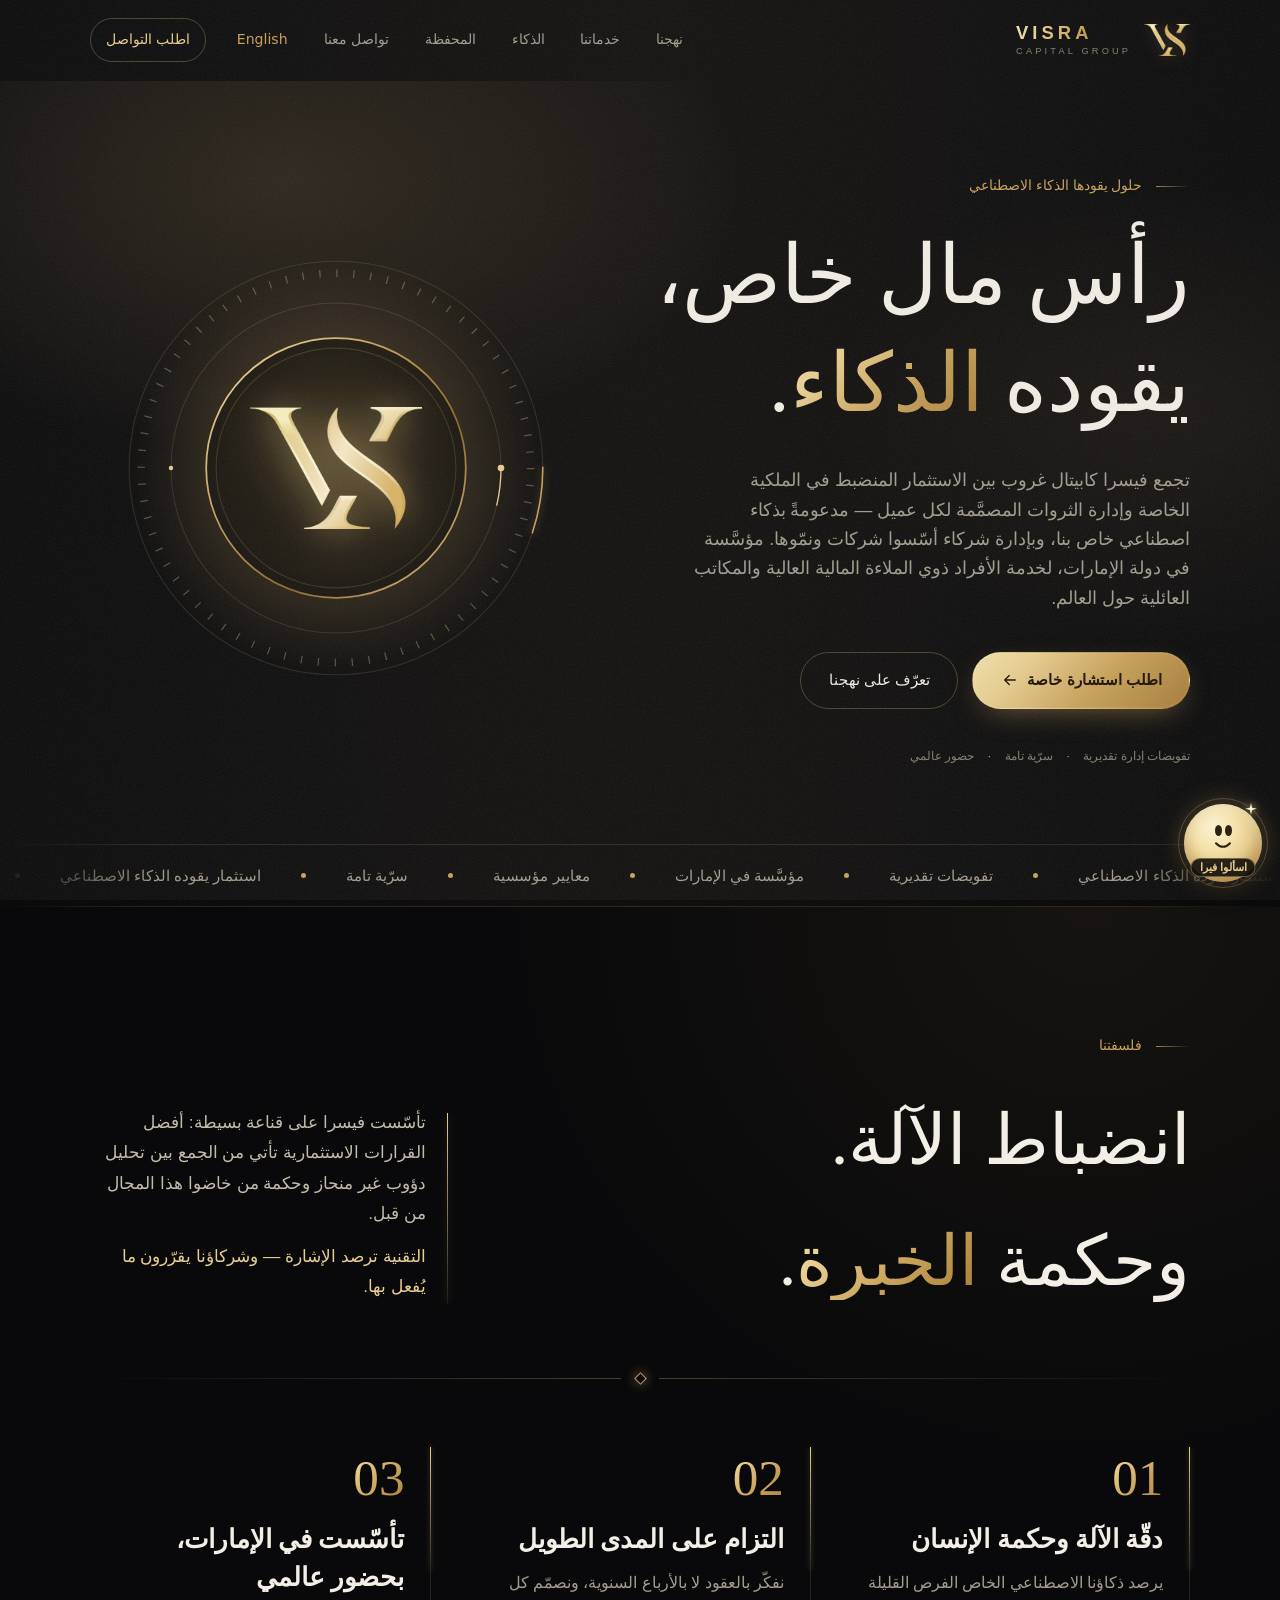
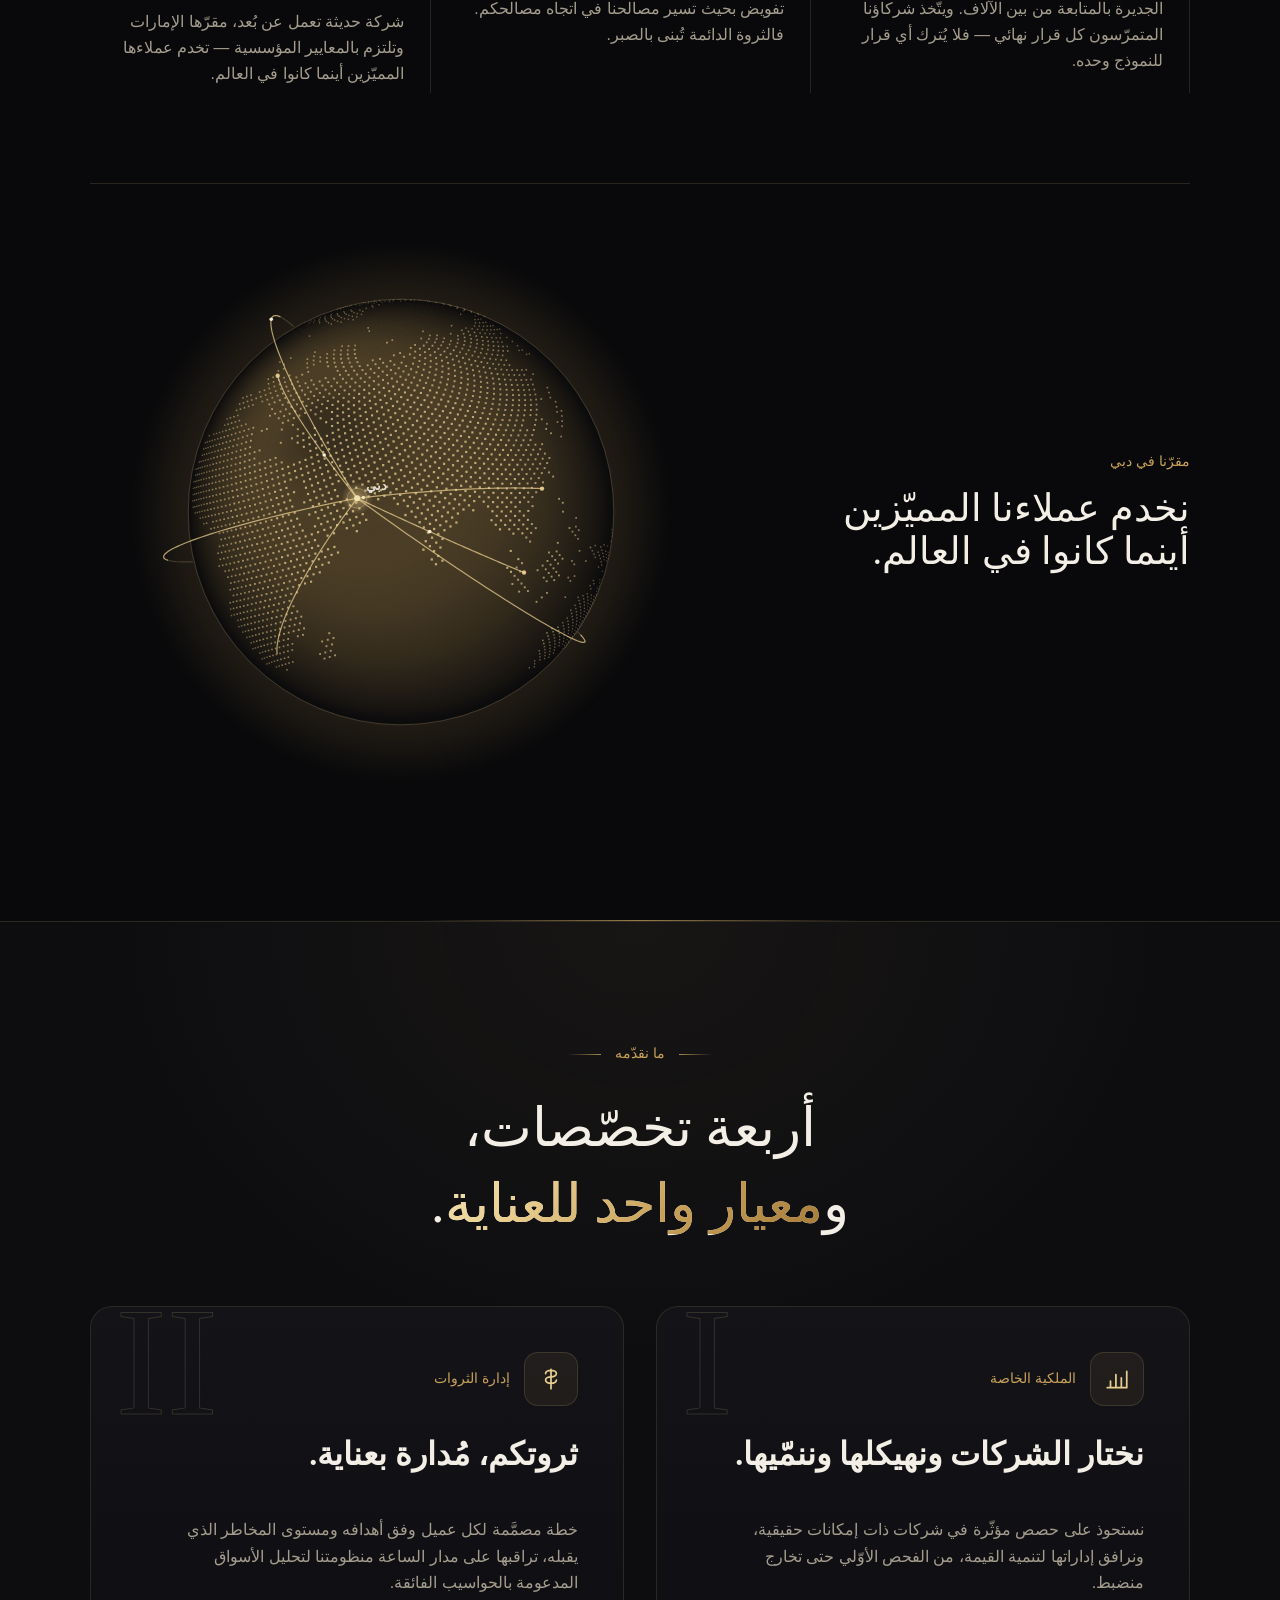
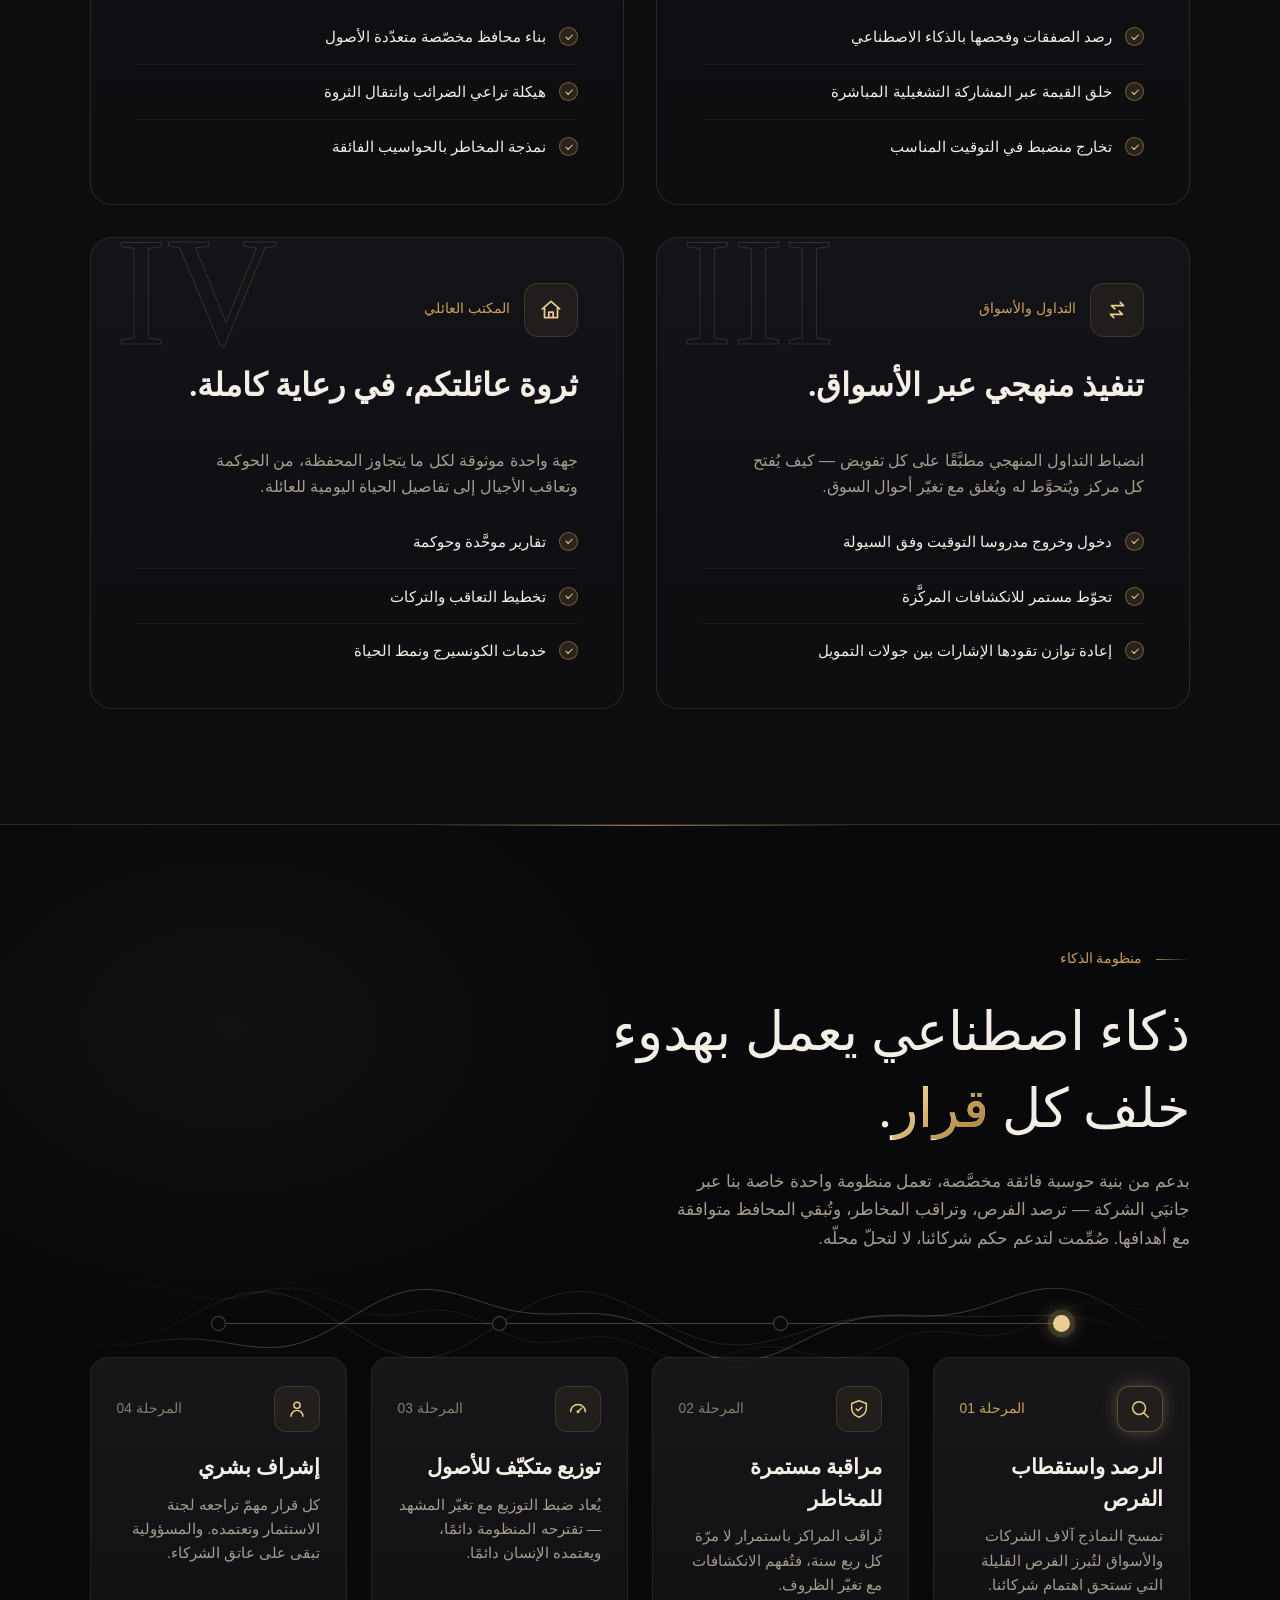
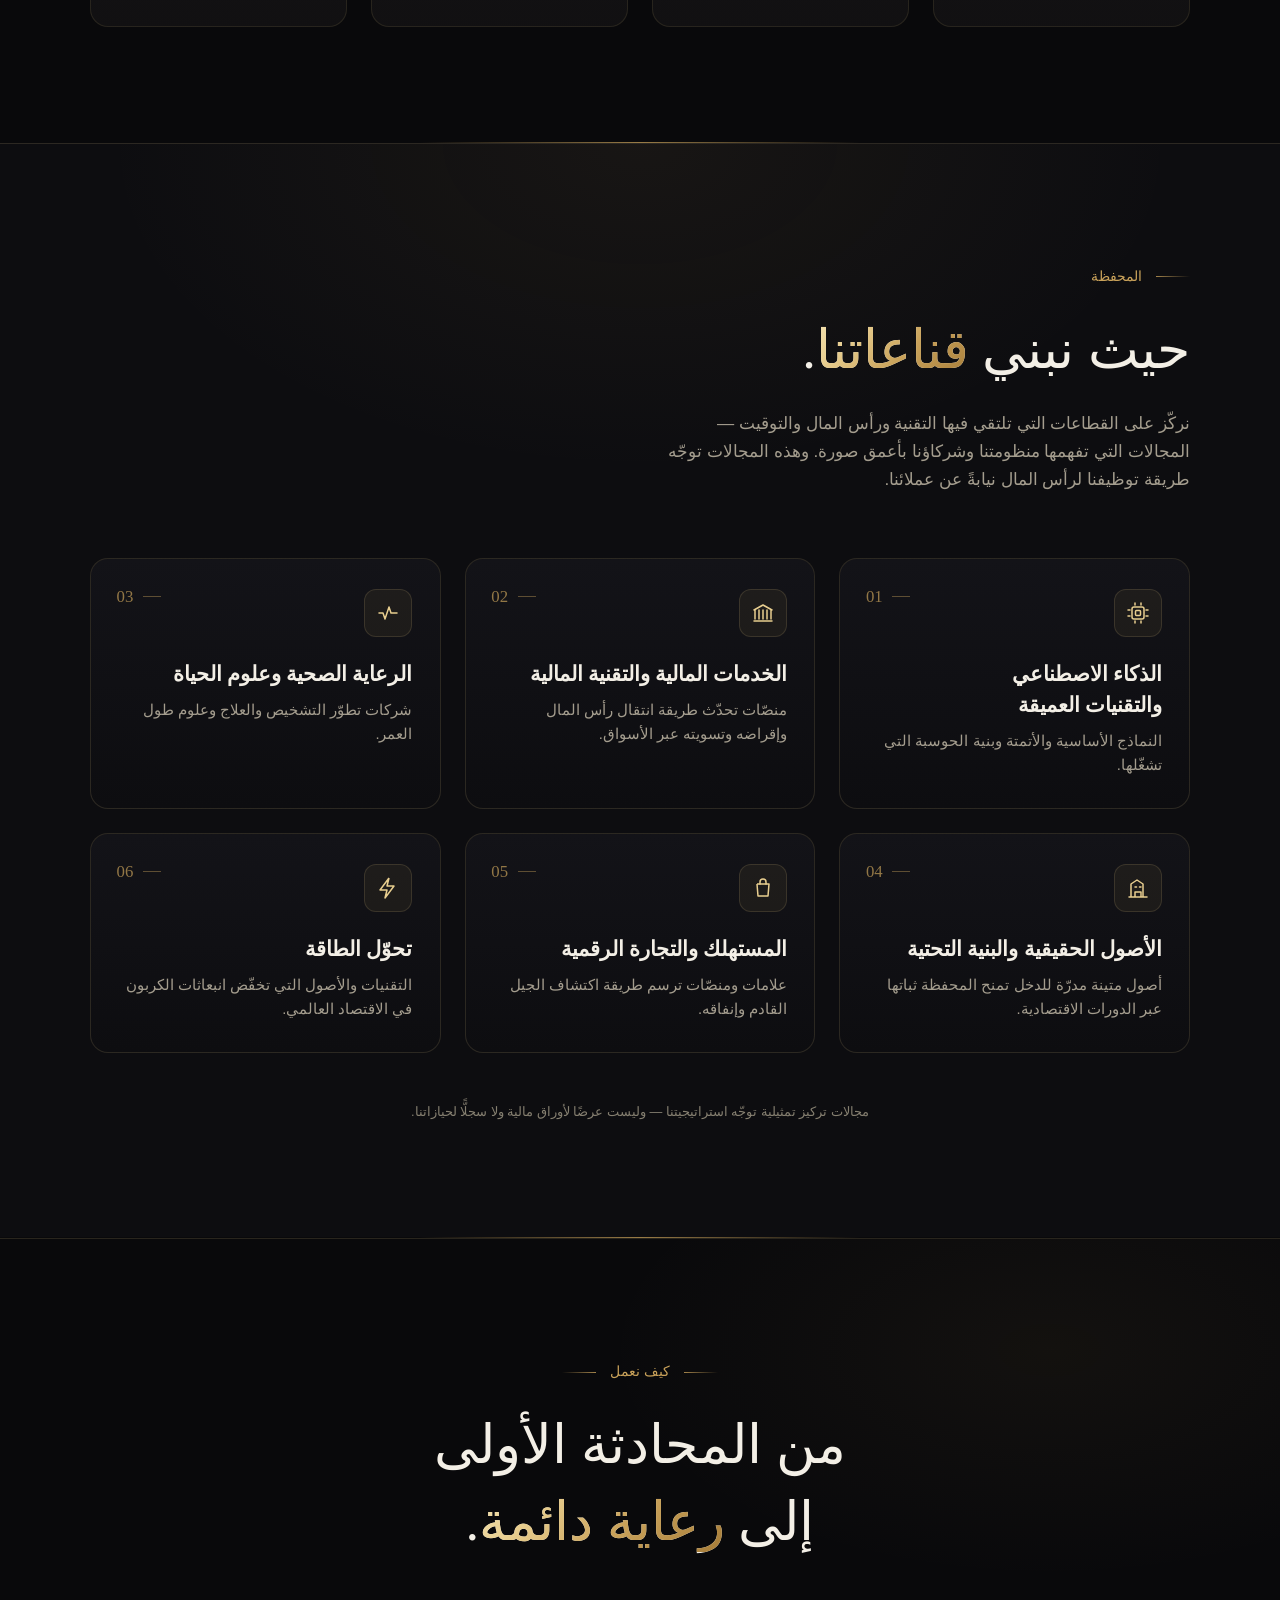
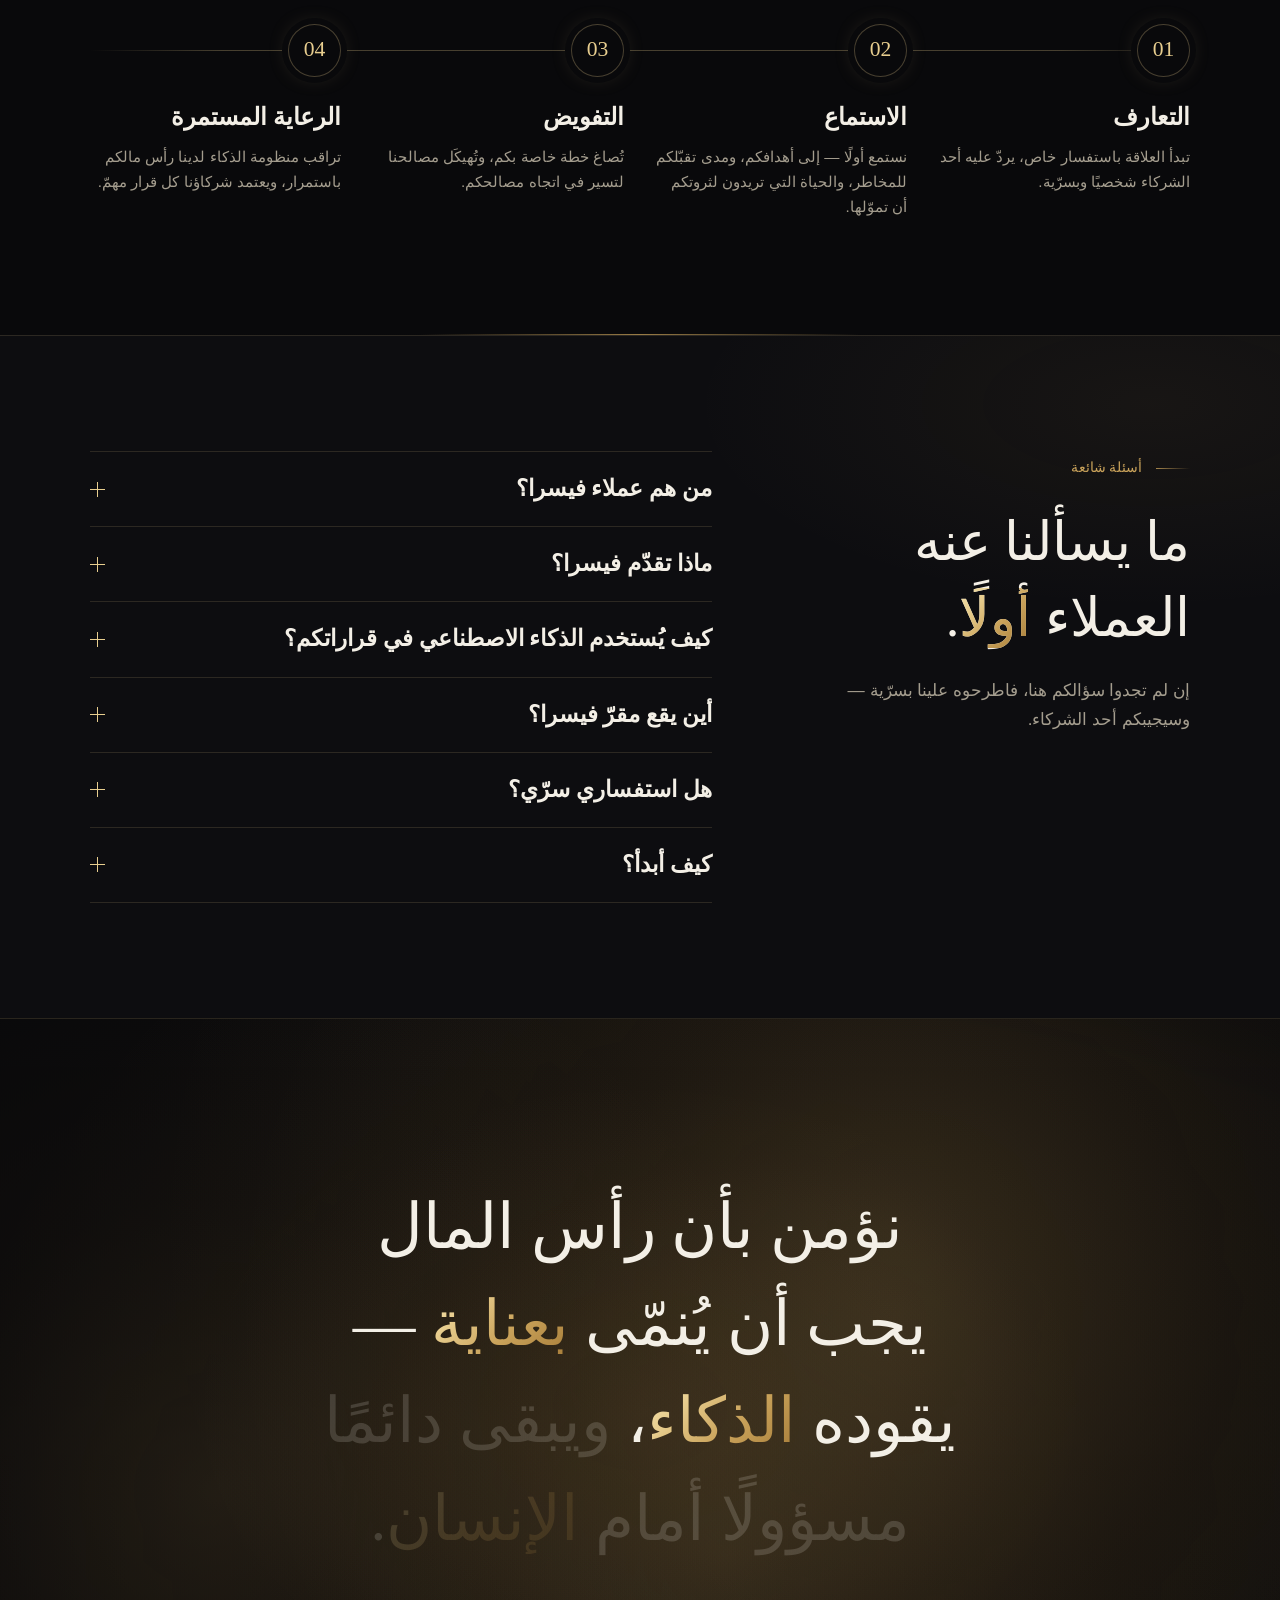
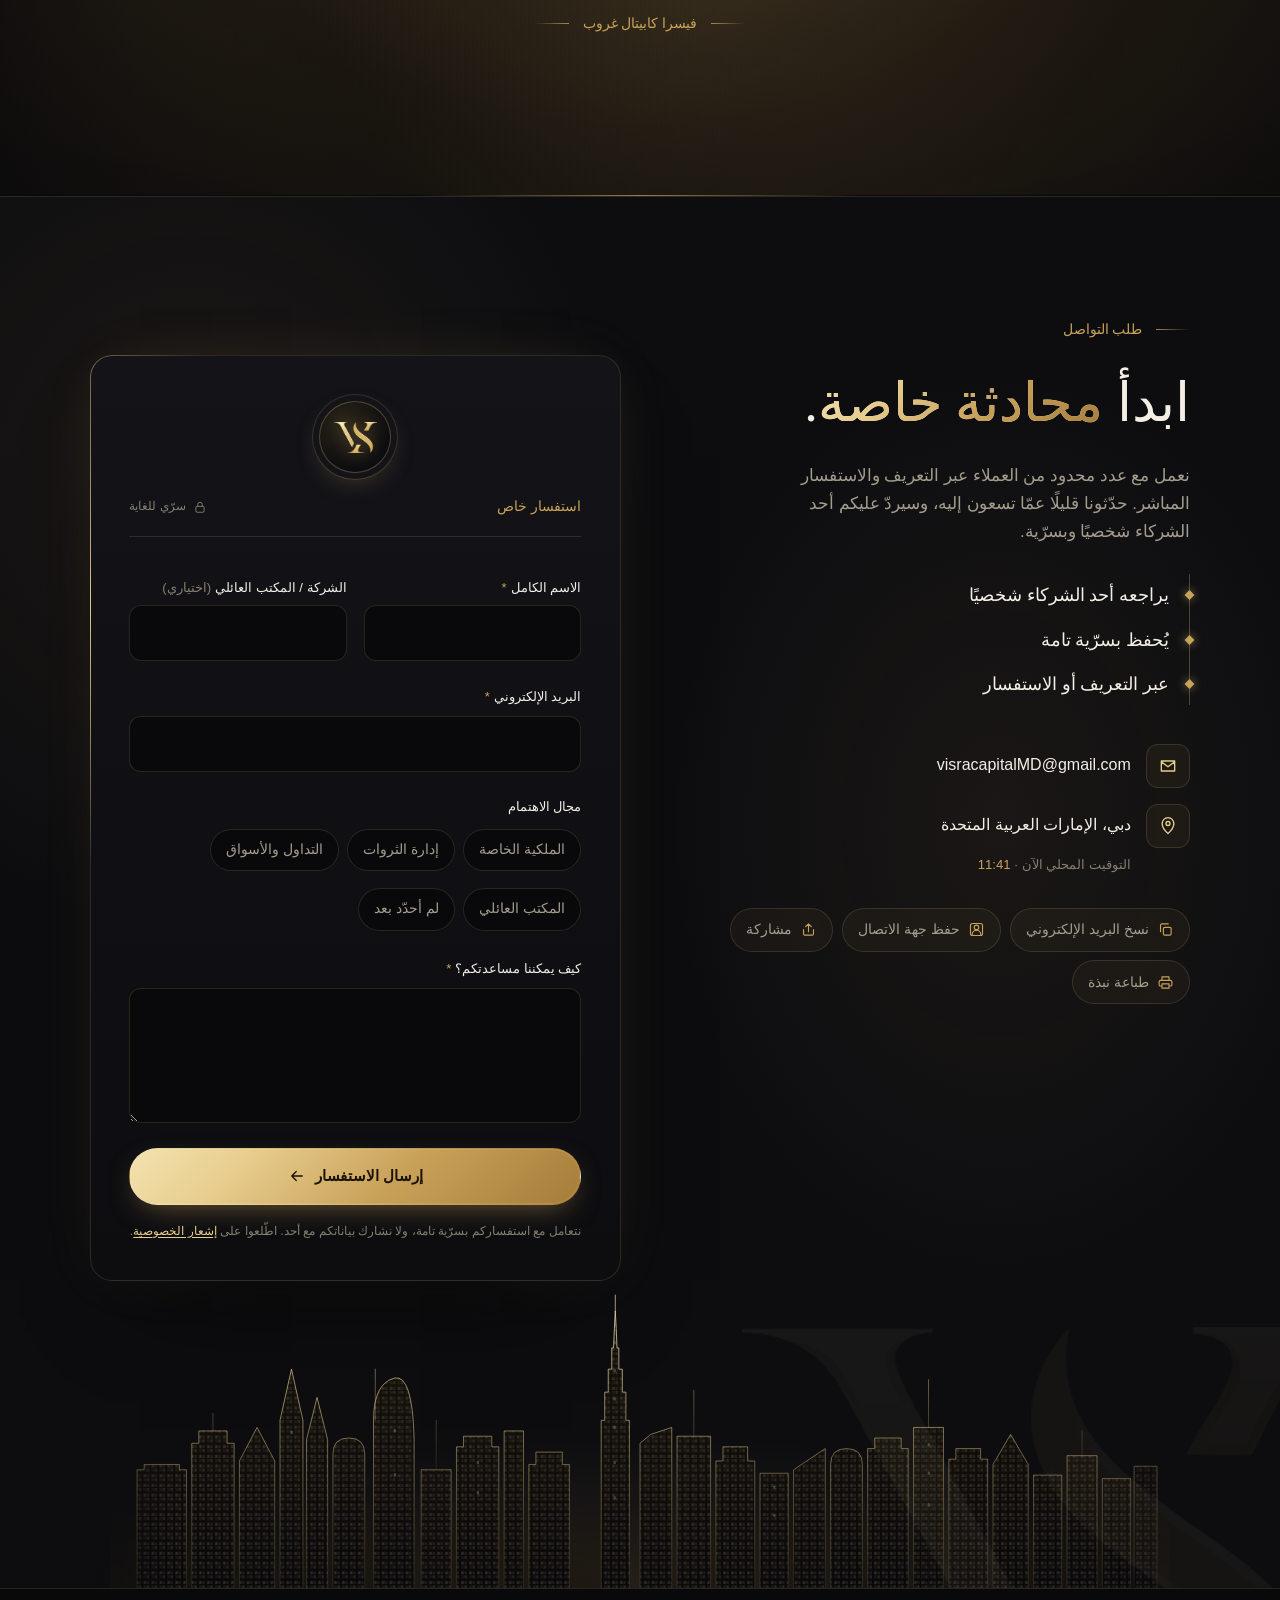
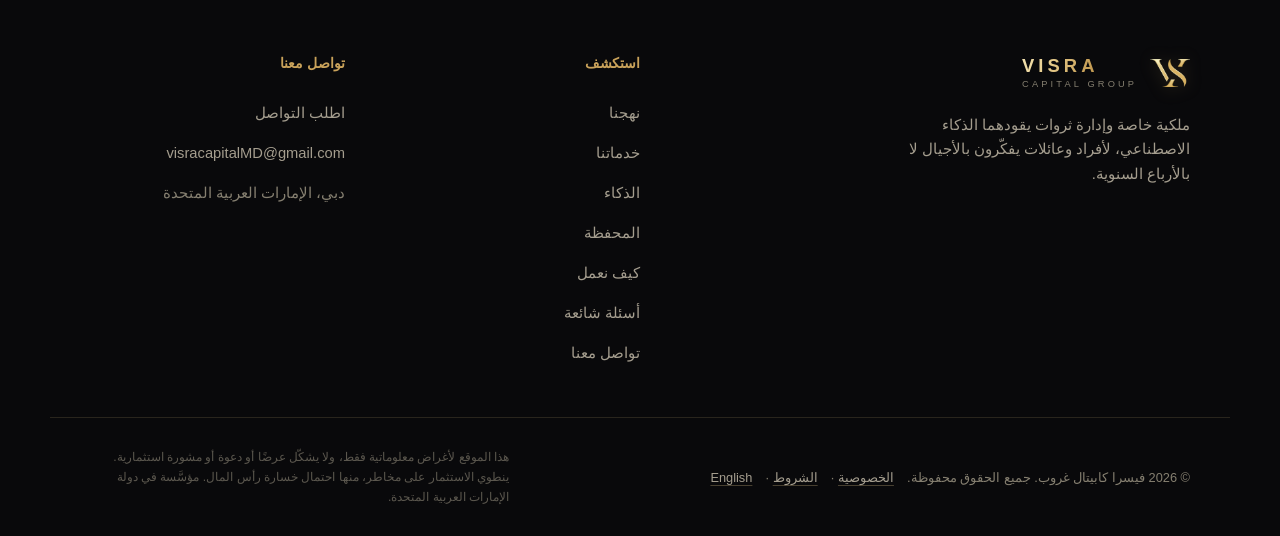
==== ar.html @ 9203b283 "Manifesto: add a slow gold-on-black liquid wash behind the text A lightweight canvas renders a few s" ====
<!DOCTYPE html>
<!-- Website designed and built by Fahad Iftikhar. See humans.txt -->
<html lang="ar" dir="rtl">
<head>
  <meta charset="UTF-8" />
  <meta name="viewport" content="width=device-width, initial-scale=1.0, viewport-fit=cover" />
  <meta http-equiv="Content-Security-Policy" content="default-src 'self'; script-src 'self'; style-src 'self' 'unsafe-inline' https://fonts.googleapis.com; font-src https://fonts.gstatic.com; img-src 'self' data:; connect-src 'none'; object-src 'none'; base-uri 'none'; form-action 'none'; upgrade-insecure-requests" />
  <meta name="referrer" content="strict-origin-when-cross-origin" />
  <meta name="description" content="فيسرا كابيتال غروب — شركة ملكية خاصة وإدارة ثروات يقودها الذكاء الاصطناعي، مؤسَّسة في دولة الإمارات، وتكرّس عملها لبناء ثروة دائمة للأفراد ذوي الملاءة المالية العالية والمكاتب العائلية." />
  <meta name="theme-color" content="#09090B" />
  <meta name="designer" content="Fahad Iftikhar" />
  <link rel="author" href="humans.txt" />
  <title>فيسرا كابيتال غروب — ملكية خاصة وإدارة ثروات يقودهما الذكاء الاصطناعي</title>

  <meta property="og:title" content="فيسرا كابيتال غروب" />
  <meta property="og:description" content="ملكية خاصة وإدارة ثروات يقودهما الذكاء الاصطناعي للأفراد ذوي الملاءة المالية العالية. مؤسَّسة في دولة الإمارات." />
  <meta property="og:type" content="website" />
  <meta property="og:site_name" content="Visra Capital Group" />
  <meta property="og:locale" content="ar_AE" />
  <meta property="og:locale:alternate" content="en_GB" />
  <meta property="og:url" content="https://visracapitalaiteam-creator.github.io/visracapitaladvance/ar.html" />
  <meta property="og:image" content="https://visracapitalaiteam-creator.github.io/visracapitaladvance/assets/og-image.jpg" />
  <meta property="og:image:width" content="1200" />
  <meta property="og:image:height" content="630" />
  <meta property="og:image:alt" content="فيسرا كابيتال غروب — رأس مال خاص، يقوده الذكاء." />
  <meta name="twitter:card" content="summary_large_image" />
  <link rel="canonical" href="https://visracapitalaiteam-creator.github.io/visracapitaladvance/ar.html" />
  <link rel="alternate" hreflang="en" href="https://visracapitalaiteam-creator.github.io/visracapitaladvance/" />
  <link rel="alternate" hreflang="ar" href="https://visracapitalaiteam-creator.github.io/visracapitaladvance/ar.html" />
  <link rel="alternate" hreflang="x-default" href="https://visracapitalaiteam-creator.github.io/visracapitaladvance/" />

  <script type="application/ld+json">
  {
    "@context": "https://schema.org",
    "@type": "FinancialService",
    "name": "Visra Capital Group",
    "url": "https://visracapitalaiteam-creator.github.io/visracapitaladvance/",
    "description": "AI-driven private equity and wealth management for high-net-worth individuals and family offices.",
    "email": "visracapitalMD@gmail.com",
    "logo": "https://visracapitalaiteam-creator.github.io/visracapitaladvance/assets/icon-192.png",
    "image": "https://visracapitalaiteam-creator.github.io/visracapitaladvance/assets/og-image.jpg",
    "address": { "@type": "PostalAddress", "addressLocality": "Dubai", "addressCountry": "AE" },
    "areaServed": "Worldwide",
    "knowsLanguage": ["en", "ar"]
  }
  </script>

  <link rel="preconnect" href="https://fonts.googleapis.com" />
  <link rel="preconnect" href="https://fonts.gstatic.com" crossorigin />
  <link href="https://fonts.googleapis.com/css2?family=Amiri:wght@400;700&family=IBM+Plex+Sans+Arabic:wght@400;500;600&family=Cormorant+Garamond:ital,wght@0,400;0,500;0,600;1,400;1,500&family=Inter:wght@400;500;600&display=swap" rel="stylesheet" />

  <link rel="stylesheet" href="styles.css?v=202611191414" />
  <link rel="icon" type="image/png" sizes="32x32" href="assets/favicon-32.png" />
  <link rel="icon" type="image/png" sizes="192x192" href="assets/icon-192.png" />
  <link rel="apple-touch-icon" href="assets/apple-touch-icon.png" />
  <link rel="manifest" href="manifest.webmanifest" />
  <meta name="apple-mobile-web-app-capable" content="yes" />
  <meta name="mobile-web-app-capable" content="yes" />
  <meta name="apple-mobile-web-app-status-bar-style" content="black-translucent" />
  <meta name="apple-mobile-web-app-title" content="فيسرا" />
</head>
<body>
  <a class="skip-link" href="#main">تخطَّ إلى المحتوى</a>

  <!-- Background finish: a soft vignette + a fine film grain over the whole page (decorative) -->
  <div class="bg-fx" aria-hidden="true"></div>

  <!-- ============ HEADER ============ -->
  <header class="site-header" id="top">
    <div class="wrap header__inner">
      <a class="brand" href="#top" aria-label="فيسرا كابيتال غروب، الصفحة الرئيسية">
        <img class="brand__mark" src="assets/visra-mark.png" alt="" width="46" height="46" decoding="async" fetchpriority="high" />
        <span class="brand__text">
          <span class="brand__name">VISRA</span>
          <span class="brand__sub">Capital&nbsp;Group</span>
        </span>
      </a>

      <nav class="nav" aria-label="القائمة الرئيسية">
        <button class="nav__toggle" aria-expanded="false" aria-controls="nav-menu" aria-label="فتح القائمة">
          <span></span><span></span><span></span>
        </button>
        <span class="nav__glider" aria-hidden="true"></span>
        <ul class="nav__menu" id="nav-menu">
          <li><a href="#approach">نهجنا</a></li>
          <li><a href="#services">خدماتنا</a></li>
          <li><a href="#intelligence">الذكاء</a></li>
          <li><a href="#portfolio">المحفظة</a></li>
          <li><a href="#contact">تواصل معنا</a></li>
          <li><a class="nav__lang" href="index.html" lang="en" hreflang="en">English</a></li>
          <li><a class="nav__cta" href="#contact">اطلب التواصل</a></li>
        </ul>
      </nav>
    </div>
    <div class="scroll-progress" aria-hidden="true"><span></span></div>
  </header>

  <main id="main">
    <!-- ============ HERO ============ -->
    <section class="hero" aria-labelledby="hero-title">
      <div class="hero__glow" aria-hidden="true"></div>
      <canvas class="hero__net" aria-hidden="true"></canvas>
      <div class="wrap hero__grid">
        <div class="hero__copy">
          <p class="eyebrow"><span class="eyebrow__line" aria-hidden="true"></span>حلول يقودها الذكاء الاصطناعي</p>
          <h1 class="hero__title" id="hero-title">
            رأس مال خاص،<br />يقوده <em>الذكاء</em>.
          </h1>
          <p class="hero__lead">
            تجمع فيسرا كابيتال غروب بين الاستثمار المنضبط في الملكية الخاصة وإدارة الثروات المصمَّمة لكل عميل — مدعومةً بذكاء اصطناعي خاص بنا، وبإدارة شركاء أسّسوا شركات ونمّوها. مؤسَّسة في دولة الإمارات، لخدمة الأفراد ذوي الملاءة المالية العالية والمكاتب العائلية حول العالم.
          </p>
          <div class="hero__actions">
            <a class="btn btn--primary" href="#contact">
              اطلب استشارة خاصة
              <svg class="btn__arrow" viewBox="0 0 24 24" width="18" height="18" aria-hidden="true"><path d="M5 12h14M13 6l6 6-6 6" fill="none" stroke="currentColor" stroke-width="1.8" stroke-linecap="round" stroke-linejoin="round"/></svg>
            </a>
            <a class="btn btn--ghost" href="#approach">تعرّف على نهجنا</a>
          </div>
          <p class="hero__trust">
            <span>تفويضات إدارة تقديرية</span><span aria-hidden="true">·</span><span>سرّية تامة</span><span aria-hidden="true">·</span><span>حضور عالمي</span>
          </p>
        </div>

        <!-- Signature medallion: monogram framed by an AI "scanning" orbit -->
        <div class="hero__visual" aria-hidden="true">
          <!-- Layers sit at different depths; JS tilts the whole piece and shifts each layer. -->
          <div class="medallion">
            <div class="medallion__glow" data-depth="-0.6" style="--d:-0.6"></div>
            <svg class="medallion__rings medallion__rings--1" data-depth="-1" style="--d:-1" viewBox="0 0 400 400" fill="none">
              <circle class="ring ring--outer" cx="200" cy="200" r="188" fill="none" />
              <!-- fine tick marks, like a watch bezel -->
              <circle class="ring ring--ticks" cx="200" cy="200" r="177" fill="none" />
              <circle class="ring ring--scan"  cx="200" cy="200" r="188" fill="none" />
            </svg>
            <svg class="medallion__rings medallion__rings--2" data-depth="-0.45" style="--d:-0.45" viewBox="0 0 400 400" fill="none">
              <circle class="ring ring--mid"   cx="200" cy="200" r="150" fill="none" />
              <circle class="ring ring--scan2" cx="200" cy="200" r="150" fill="none" />
              <!-- two points orbiting opposite each other -->
              <g class="ring-orbit">
                <circle cx="350" cy="200" r="3" />
                <circle cx="50"  cy="200" r="2" />
              </g>
            </svg>
            <!-- the frame travels with the logo, so the two always stay centred on each other -->
            <svg class="medallion__rings medallion__rings--3" data-depth="0.9" style="--d:0.9" viewBox="0 0 400 400" fill="none">
              <defs>
                <radialGradient id="emblem-disc" cx="50%" cy="42%" r="60%">
                  <stop offset="0" stop-color="#3a2f1a" stop-opacity="0.75" />
                  <stop offset="0.6" stop-color="#15120c" stop-opacity="0.7" />
                  <stop offset="1" stop-color="#09090b" stop-opacity="0.55" />
                </radialGradient>
                <linearGradient id="emblem-gold" x1="0" y1="0" x2="1" y2="1">
                  <stop offset="0" stop-color="#f3e2b0" />
                  <stop offset="0.35" stop-color="#c9a25a" />
                  <stop offset="0.65" stop-color="#8a6628" />
                  <stop offset="1" stop-color="#e8ce8f" />
                </linearGradient>
              </defs>
              <circle class="ring-disc" cx="200" cy="200" r="118" fill="url(#emblem-disc)" />
              <circle class="ring ring--frame" cx="200" cy="200" r="118" fill="none" stroke="url(#emblem-gold)" />
              <circle class="ring ring--inner" cx="200" cy="200" r="109" fill="none" />
            </svg>
            <div class="medallion__mark" data-depth="0.9" style="--d:0.9">
              <!-- The monogram, shown flat, with a gleam layer shaped to it -->
              <div class="coin">
                <img class="medallion__logo coin__front" src="assets/visra-mark.png" alt="" width="150" height="150" decoding="async" fetchpriority="high" />
                <span class="medallion__shine"></span>
              </div>
            </div>
          </div>
        </div>
      </div>

      <!-- Credential strip -->
      <div class="marquee" aria-hidden="true">
        <div class="marquee__track">
          <span>استثمار يقوده الذكاء الاصطناعي</span><span class="marquee__dot"></span>
          <span>تفويضات تقديرية</span><span class="marquee__dot"></span>
          <span>مؤسَّسة في الإمارات</span><span class="marquee__dot"></span>
          <span>معايير مؤسسية</span><span class="marquee__dot"></span>
          <span>سرّية تامة</span><span class="marquee__dot"></span>
          <span>استثمار يقوده الذكاء الاصطناعي</span><span class="marquee__dot"></span>
          <span>تفويضات تقديرية</span><span class="marquee__dot"></span>
          <span>مؤسَّسة في الإمارات</span><span class="marquee__dot"></span>
          <span>معايير مؤسسية</span><span class="marquee__dot"></span>
          <span>سرّية تامة</span><span class="marquee__dot"></span>
        </div>
      </div>
    </section>

    <!-- ============ APPROACH ============ -->
    <section class="approach" id="approach" aria-labelledby="approach-title">
      <div class="wrap">
        <header class="section-head">
          <p class="eyebrow"><span class="eyebrow__line" aria-hidden="true"></span>فلسفتنا</p>
          <!-- each line rises into view in turn -->
          <h2 class="section-title" id="approach-title">
            <span class="line"><span>انضباط الآلة.</span></span>
            <span class="line"><span>وحكمة <em>الخبرة</em>.</span></span>
          </h2>
          <p class="section-intro">
            تأسّست فيسرا على قناعة بسيطة: أفضل القرارات الاستثمارية تأتي من الجمع بين تحليل دؤوب غير منحاز وحكمة من خاضوا هذا المجال من قبل. <span class="intro-key">التقنية ترصد الإشارة — وشركاؤنا يقرّرون ما يُفعل بها.</span>
          </p>
        </header>

        <div class="ornament" aria-hidden="true"><span></span><i></i><span></span></div>

        <div class="tenets">
          <article class="tenet">
            <span class="tenet__no">01</span>
            <h3 class="tenet__title">دقّة الآلة وحكمة الإنسان</h3>
            <p class="tenet__desc">يرصد ذكاؤنا الاصطناعي الخاص الفرص القليلة الجديرة بالمتابعة من بين الآلاف. ويتّخذ شركاؤنا المتمرّسون كل قرار نهائي — فلا يُترك أي قرار للنموذج وحده.</p>
          </article>
          <article class="tenet">
            <span class="tenet__no">02</span>
            <h3 class="tenet__title">التزام على المدى الطويل</h3>
            <p class="tenet__desc">نفكّر بالعقود لا بالأرباع السنوية، ونصمّم كل تفويض بحيث تسير مصالحنا في اتجاه مصالحكم. فالثروة الدائمة تُبنى بالصبر.</p>
          </article>
          <article class="tenet">
            <span class="tenet__no">03</span>
            <h3 class="tenet__title">تأسّست في الإمارات، بحضور عالمي</h3>
            <p class="tenet__desc">شركة حديثة تعمل عن بُعد، مقرّها الإمارات وتلتزم بالمعايير المؤسسية — تخدم عملاءها المميّزين أينما كانوا في العالم.</p>
          </article>
        </div>

        <!-- Global reach: dotted world map, arcs drawn out from Dubai -->
        <figure class="reach">
          <div class="reach__map">
            <svg viewBox="0 0 160 60" aria-hidden="true">
              <path class="reach__land" d="M30.5 0.5h0.5M35.5 0.5h1.5M42.5 0.5h3.5M47.5 0.5h23.5M86.5 0.5h1.5M89.5 0.5h1.5M124.5 0.5h0.5M28.5 1.5h4.5M34.5 1.5h2.5M39.5 1.5h0.5M42.5 1.5h1.5M54.5 1.5h16.5M106.5 1.5h2.5M120.5 1.5h10.5M141.5 1.5h2.5M25.5 2.5h3.5M32.5 2.5h1.5M35.5 2.5h10.5M55.5 2.5h15.5M104.5 2.5h0.5M116.5 2.5h16.5M135.5 2.5h1.5M142.5 2.5h1.5M0.5 3.5h0.5M10.5 3.5h0.5M25.5 3.5h0.5M28.5 3.5h5.5M37.5 3.5h1.5M40.5 3.5h7.5M56.5 3.5h13.5M92.5 3.5h0.5M104.5 3.5h0.5M110.5 3.5h1.5M113.5 3.5h34.5M159.5 3.5h0.5M6.5 4.5h21.5M29.5 4.5h2.5M33.5 4.5h1.5M38.5 4.5h2.5M42.5 4.5h1.5M46.5 4.5h3.5M57.5 4.5h10.5M88.5 4.5h7.5M107.5 4.5h1.5M110.5 4.5h1.5M113.5 4.5h41.5M156.5 4.5h3.5M0.5 5.5h3.5M8.5 5.5h34.5M47.5 5.5h4.5M56.5 5.5h8.5M86.5 5.5h11.5M100.5 5.5h11.5M113.5 5.5h46.5M2.5 6.5h0.5M7.5 6.5h33.5M42.5 6.5h1.5M45.5 6.5h5.5M57.5 6.5h4.5M70.5 6.5h2.5M85.5 6.5h73.5M6.5 7.5h32.5M44.5 7.5h3.5M50.5 7.5h0.5M58.5 7.5h2.5M82.5 7.5h5.5M89.5 7.5h62.5M153.5 7.5h4.5M7.5 8.5h6.5M17.5 8.5h20.5M46.5 8.5h2.5M82.5 8.5h5.5M90.5 8.5h0.5M93.5 8.5h55.5M152.5 8.5h1.5M10.5 9.5h1.5M21.5 9.5h17.5M46.5 9.5h5.5M77.5 9.5h1.5M85.5 9.5h1.5M91.5 9.5h50.5M150.5 9.5h1.5M8.5 10.5h0.5M21.5 10.5h20.5M45.5 10.5h7.5M77.5 10.5h1.5M85.5 10.5h0.5M89.5 10.5h51.5M149.5 10.5h2.5M23.5 11.5h20.5M45.5 11.5h9.5M76.5 11.5h0.5M78.5 11.5h1.5M82.5 11.5h61.5M149.5 11.5h1.5M23.5 12.5h30.5M78.5 12.5h1.5M81.5 12.5h60.5M143.5 12.5h0.5M24.5 13.5h24.5M50.5 13.5h0.5M54.5 13.5h1.5M78.5 13.5h63.5M143.5 13.5h0.5M25.5 14.5h26.5M79.5 14.5h16.5M97.5 14.5h43.5M25.5 15.5h24.5M79.5 15.5h6.5M87.5 15.5h5.5M97.5 15.5h42.5M143.5 15.5h1.5M25.5 16.5h23.5M76.5 16.5h4.5M85.5 16.5h1.5M88.5 16.5h3.5M95.5 16.5h0.5M98.5 16.5h39.5M142.5 16.5h0.5M25.5 17.5h21.5M76.5 17.5h3.5M89.5 17.5h0.5M92.5 17.5h40.5M134.5 17.5h2.5M142.5 17.5h0.5M26.5 18.5h19.5M76.5 18.5h2.5M86.5 18.5h0.5M92.5 18.5h41.5M136.5 18.5h0.5M141.5 18.5h1.5M26.5 19.5h19.5M77.5 19.5h7.5M90.5 19.5h0.5M96.5 19.5h36.5M136.5 19.5h0.5M139.5 19.5h2.5M28.5 20.5h16.5M76.5 20.5h8.5M95.5 20.5h38.5M138.5 20.5h0.5M28.5 21.5h0.5M30.5 21.5h13.5M76.5 21.5h11.5M89.5 21.5h44.5M29.5 22.5h7.5M43.5 22.5h0.5M75.5 22.5h26.5M103.5 22.5h30.5M31.5 23.5h5.5M74.5 23.5h20.5M96.5 23.5h5.5M105.5 23.5h27.5M32.5 24.5h4.5M45.5 24.5h0.5M73.5 24.5h22.5M97.5 24.5h7.5M110.5 24.5h21.5M133.5 24.5h0.5M33.5 25.5h3.5M44.5 25.5h1.5M72.5 25.5h23.5M97.5 25.5h8.5M111.5 25.5h8.5M121.5 25.5h8.5M33.5 26.5h3.5M40.5 26.5h0.5M48.5 26.5h0.5M73.5 26.5h23.5M98.5 26.5h7.5M112.5 26.5h5.5M122.5 26.5h4.5M128.5 26.5h0.5M35.5 27.5h5.5M73.5 27.5h23.5M99.5 27.5h5.5M113.5 27.5h3.5M122.5 27.5h5.5M133.5 27.5h0.5M39.5 28.5h3.5M72.5 28.5h25.5M99.5 28.5h2.5M113.5 28.5h2.5M123.5 28.5h4.5M133.5 28.5h0.5M41.5 29.5h1.5M73.5 29.5h26.5M113.5 29.5h2.5M125.5 29.5h3.5M42.5 30.5h0.5M46.5 30.5h5.5M73.5 30.5h29.5M114.5 30.5h0.5M126.5 30.5h1.5M135.5 30.5h0.5M43.5 31.5h0.5M45.5 31.5h8.5M74.5 31.5h27.5M114.5 31.5h1.5M124.5 31.5h0.5M134.5 31.5h1.5M46.5 32.5h9.5M75.5 32.5h5.5M82.5 32.5h19.5M125.5 32.5h0.5M131.5 32.5h0.5M135.5 32.5h0.5M46.5 33.5h10.5M84.5 33.5h16.5M123.5 33.5h0.5M125.5 33.5h0.5M130.5 33.5h1.5M45.5 34.5h12.5M84.5 34.5h15.5M124.5 34.5h1.5M128.5 34.5h4.5M135.5 34.5h0.5M44.5 35.5h13.5M84.5 35.5h14.5M124.5 35.5h1.5M129.5 35.5h2.5M134.5 35.5h0.5M138.5 35.5h1.5M44.5 36.5h17.5M84.5 36.5h13.5M125.5 36.5h1.5M129.5 36.5h2.5M137.5 36.5h0.5M139.5 36.5h3.5M147.5 36.5h0.5M44.5 37.5h19.5M85.5 37.5h11.5M126.5 37.5h0.5M133.5 37.5h1.5M141.5 37.5h3.5M147.5 37.5h0.5M45.5 38.5h19.5M86.5 38.5h10.5M128.5 38.5h1.5M141.5 38.5h4.5M150.5 38.5h0.5M45.5 39.5h18.5M86.5 39.5h11.5M133.5 39.5h0.5M145.5 39.5h1.5M46.5 40.5h16.5M86.5 40.5h11.5M139.5 40.5h1.5M143.5 40.5h0.5M46.5 41.5h16.5M85.5 41.5h12.5M101.5 41.5h0.5M136.5 41.5h3.5M143.5 41.5h0.5M47.5 42.5h15.5M85.5 42.5h12.5M100.5 42.5h1.5M135.5 42.5h5.5M143.5 42.5h1.5M154.5 42.5h0.5M159.5 42.5h0.5M49.5 43.5h12.5M85.5 43.5h10.5M100.5 43.5h1.5M134.5 43.5h10.5M49.5 44.5h12.5M86.5 44.5h9.5M100.5 44.5h1.5M131.5 44.5h14.5M153.5 44.5h0.5M49.5 45.5h10.5M86.5 45.5h9.5M99.5 45.5h1.5M131.5 45.5h15.5M49.5 46.5h9.5M87.5 46.5h7.5M131.5 46.5h16.5M48.5 47.5h9.5M87.5 47.5h7.5M131.5 47.5h16.5M48.5 48.5h9.5M88.5 48.5h5.5M131.5 48.5h16.5M48.5 49.5h8.5M88.5 49.5h4.5M131.5 49.5h5.5M139.5 49.5h8.5M48.5 50.5h5.5M55.5 50.5h0.5M88.5 50.5h0.5M131.5 50.5h1.5M140.5 50.5h6.5M47.5 51.5h7.5M142.5 51.5h4.5M157.5 51.5h0.5M47.5 52.5h4.5M157.5 52.5h1.5M47.5 53.5h3.5M144.5 53.5h1.5M156.5 53.5h0.5M47.5 54.5h3.5M155.5 54.5h1.5M47.5 55.5h2.5M154.5 55.5h1.5M46.5 56.5h4.5M46.5 57.5h2.5M47.5 58.5h1.5M48.5 59.5h2.5" />
              <g class="reach__arcs">
                <path style="--i:0" pathLength="1" d="M104.58 23.97Q95.78 10.74 79.96 12.28" />
                <path style="--i:1" pathLength="1" d="M104.58 23.97Q77.92 3.29 47.11 17.08" />
                <path style="--i:2" pathLength="1" d="M104.58 23.97Q118.06 16.77 130.76 25.26" />
                <path style="--i:3" pathLength="1" d="M104.58 23.97Q118.55 22.81 126.13 34.59" />
                <path style="--i:4" pathLength="1" d="M104.58 23.97Q91.66 31.75 92.44 46.81" />
                <path style="--i:5" pathLength="1" d="M104.58 23.97Q133.77 24.32 147.2 50.23" />
                <path style="--i:6" pathLength="1" d="M104.58 23.97Q75.45 21.2 59.29 45.61" />
              </g>
              <g class="reach__ends">
                <circle style="--i:0" cx="79.96" cy="12.28" r="0.6" />
                <circle style="--i:1" cx="47.11" cy="17.08" r="0.6" />
                <circle style="--i:2" cx="130.76" cy="25.26" r="0.6" />
                <circle style="--i:3" cx="126.13" cy="34.59" r="0.6" />
                <circle style="--i:4" cx="92.44" cy="46.81" r="0.6" />
                <circle style="--i:5" cx="147.2" cy="50.23" r="0.6" />
                <circle style="--i:6" cx="59.29" cy="45.61" r="0.6" />
              </g>
              <circle class="reach__pulse" cx="104.58" cy="23.97" r="1.1" />
              <circle class="reach__hub" cx="104.58" cy="23.97" r="1.1" />
            </svg>
            <span class="reach__label" aria-hidden="true">دبي</span>
            <canvas class="reach__globe" aria-hidden="true"></canvas>
          </div>
          <figcaption class="reach__cap">
            <span class="reach__kicker">مقرّنا في دبي</span>
            <span class="reach__line">نخدم عملاءنا المميّزين أينما كانوا في العالم.</span>          </figcaption>
        </figure>
      </div>
    </section>

    <!-- ============ SERVICES ============ -->
    <section class="services" id="services" aria-labelledby="services-title">
      <div class="wrap">
        <header class="section-head section-head--center">
          <p class="eyebrow eyebrow--center"><span class="eyebrow__line" aria-hidden="true"></span>ما نقدّمه<span class="eyebrow__line" aria-hidden="true"></span></p>
          <h2 class="section-title" id="services-title">أربعة تخصّصات، و<em>معيار واحد للعناية</em>.</h2>
        </header>

        <div class="service-grid">
          <!-- Private Equity -->
          <article class="service spot">
            <span class="service__numeral" aria-hidden="true">I</span>
            <div class="service__head">
              <span class="service__glyph" aria-hidden="true">
                <svg viewBox="0 0 24 24" width="26" height="26"><path d="M3 20h18M6 20v-6M11 20V8M16 20v-9M21 20V5" fill="none" stroke="currentColor" stroke-width="1.6" stroke-linecap="round"/></svg>
              </span>
              <span class="service__kicker">الملكية الخاصة</span>
            </div>
            <h3 class="service__title">نختار الشركات ونهيكلها وننمّيها.</h3>
            <p class="service__desc">
              نستحوذ على حصص مؤثّرة في شركات ذات إمكانات حقيقية، ونرافق إداراتها لتنمية القيمة، من الفحص الأوّلي حتى تخارج منضبط.
            </p>
            <ul class="service__list">
              <li><span class="tick" aria-hidden="true"></span>رصد الصفقات وفحصها بالذكاء الاصطناعي</li>
              <li><span class="tick" aria-hidden="true"></span>خلق القيمة عبر المشاركة التشغيلية المباشرة</li>
              <li><span class="tick" aria-hidden="true"></span>تخارج منضبط في التوقيت المناسب</li>
            </ul>
          </article>

          <!-- Wealth Management -->
          <article class="service spot">
            <span class="service__numeral" aria-hidden="true">II</span>
            <div class="service__head">
              <span class="service__glyph" aria-hidden="true">
                <svg viewBox="0 0 24 24" width="26" height="26"><path d="M12 3v18M7 7c0-1.7 2.2-3 5-3s5 1.3 5 3-2.2 3-5 3-5 1.3-5 3 2.2 3 5 3 5-1.3 5-3" fill="none" stroke="currentColor" stroke-width="1.6" stroke-linecap="round" stroke-linejoin="round"/></svg>
              </span>
              <span class="service__kicker">إدارة الثروات</span>
            </div>
            <h3 class="service__title">ثروتكم، مُدارة بعناية.</h3>
            <p class="service__desc">
              خطة مصمَّمة لكل عميل وفق أهدافه ومستوى المخاطر الذي يقبله، تراقبها على مدار الساعة منظومتنا لتحليل الأسواق المدعومة بالحواسيب الفائقة.
            </p>
            <ul class="service__list">
              <li><span class="tick" aria-hidden="true"></span>بناء محافظ مخصّصة متعدّدة الأصول</li>
              <li><span class="tick" aria-hidden="true"></span>هيكلة تراعي الضرائب وانتقال الثروة</li>
              <li><span class="tick" aria-hidden="true"></span>نمذجة المخاطر بالحواسيب الفائقة</li>
            </ul>
          </article>

          <!-- Trading & Markets -->
          <article class="service spot">
            <span class="service__numeral" aria-hidden="true">III</span>
            <div class="service__head">
              <span class="service__glyph" aria-hidden="true">
                <svg viewBox="0 0 24 24" width="26" height="26"><path d="M7 8h11l-3-3M7 8l3 3M17 16H6l3 3M17 16l-3-3" fill="none" stroke="currentColor" stroke-width="1.6" stroke-linecap="round" stroke-linejoin="round"/></svg>
              </span>
              <span class="service__kicker">التداول والأسواق</span>
            </div>
            <h3 class="service__title">تنفيذ منهجي عبر الأسواق.</h3>
            <p class="service__desc">
              انضباط التداول المنهجي مطبَّقًا على كل تفويض — كيف يُفتح كل مركز ويُتحوَّط له ويُغلق مع تغيّر أحوال السوق.
            </p>
            <ul class="service__list">
              <li><span class="tick" aria-hidden="true"></span>دخول وخروج مدروسا التوقيت وفق السيولة</li>
              <li><span class="tick" aria-hidden="true"></span>تحوّط مستمر للانكشافات المركَّزة</li>
              <li><span class="tick" aria-hidden="true"></span>إعادة توازن تقودها الإشارات بين جولات التمويل</li>
            </ul>
          </article>

          <!-- Family Office -->
          <article class="service spot">
            <span class="service__numeral" aria-hidden="true">IV</span>
            <div class="service__head">
              <span class="service__glyph" aria-hidden="true">
                <svg viewBox="0 0 24 24" width="26" height="26"><path d="M4 11 12 4l8 7M6 10v9h12v-9M10 19v-5h4v5" fill="none" stroke="currentColor" stroke-width="1.6" stroke-linecap="round" stroke-linejoin="round"/></svg>
              </span>
              <span class="service__kicker">المكتب العائلي</span>
            </div>
            <h3 class="service__title">ثروة عائلتكم، في رعاية كاملة.</h3>
            <p class="service__desc">
              جهة واحدة موثوقة لكل ما يتجاوز المحفظة، من الحوكمة وتعاقب الأجيال إلى تفاصيل الحياة اليومية للعائلة.
            </p>
            <ul class="service__list">
              <li><span class="tick" aria-hidden="true"></span>تقارير موحَّدة وحوكمة</li>
              <li><span class="tick" aria-hidden="true"></span>تخطيط التعاقب والتركات</li>
              <li><span class="tick" aria-hidden="true"></span>خدمات الكونسيرج ونمط الحياة</li>
            </ul>
          </article>
        </div>
      </div>
    </section>

    <!-- ============ INTELLIGENCE LAYER ============ -->
    <section class="intel" id="intelligence" aria-labelledby="intel-title">
      <div class="wrap">
        <header class="section-head">
          <p class="eyebrow"><span class="eyebrow__line" aria-hidden="true"></span>منظومة الذكاء</p>
          <h2 class="section-title" id="intel-title">ذكاء اصطناعي يعمل بهدوء <br class="hide-mobile" />خلف كل <em>قرار</em>.</h2>
          <p class="section-intro">
            بدعم من بنية حوسبة فائقة مخصَّصة، تعمل منظومة واحدة خاصة بنا عبر جانبَي الشركة — ترصد الفرص، وتراقب المخاطر، وتُبقي المحافظ متوافقة مع أهدافها. صُمِّمت لتدعم حكم شركائنا، لا لتحلّ محلّه.
          </p>
        </header>

        <div class="pipeline">
          <svg class="pipeline__wave" viewBox="0 0 1200 240" preserveAspectRatio="none" aria-hidden="true">
            <g class="wave wave--1"><path /></g>
            <g class="wave wave--2"><path /></g>
            <g class="wave wave--3"><path /></g>
          </svg>
          <div class="pipeline__rail" aria-hidden="true"><span class="pipeline__fill"></span></div>
          <ol class="pipeline__stages">
          <li class="stage">
            <span class="stage__node" aria-hidden="true"></span>
            <article class="stage__card spot">
              <div class="stage__top">
                <span class="stage__ico" aria-hidden="true">
                <svg viewBox="0 0 24 24" width="22" height="22"><circle cx="11" cy="11" r="7" fill="none" stroke="currentColor" stroke-width="1.6"/><path d="M16 16l5 5" fill="none" stroke="currentColor" stroke-width="1.6" stroke-linecap="round"/></svg>
                </span>
                <span class="stage__step">المرحلة 01</span>
              </div>
              <h3>الرصد واستقطاب الفرص</h3>
              <p>تمسح النماذج آلاف الشركات والأسواق لتُبرز الفرص القليلة التي تستحق اهتمام شركائنا.</p>
            </article>
          </li>
          <li class="stage">
            <span class="stage__node" aria-hidden="true"></span>
            <article class="stage__card spot">
              <div class="stage__top">
                <span class="stage__ico" aria-hidden="true">
                <svg viewBox="0 0 24 24" width="22" height="22"><path d="M12 3l8 3v5c0 5-3.5 8.5-8 10-4.5-1.5-8-5-8-10V6z" fill="none" stroke="currentColor" stroke-width="1.6" stroke-linejoin="round"/><path d="M9 12l2 2 4-4" fill="none" stroke="currentColor" stroke-width="1.6" stroke-linecap="round" stroke-linejoin="round"/></svg>
                </span>
                <span class="stage__step">المرحلة 02</span>
              </div>
              <h3>مراقبة مستمرة للمخاطر</h3>
              <p>تُراقَب المراكز باستمرار لا مرّة كل ربع سنة، فتُفهم الانكشافات مع تغيّر الظروف.</p>
            </article>
          </li>
          <li class="stage">
            <span class="stage__node" aria-hidden="true"></span>
            <article class="stage__card spot">
              <div class="stage__top">
                <span class="stage__ico" aria-hidden="true">
                <svg viewBox="0 0 24 24" width="22" height="22"><path d="M4 15a8 8 0 0 1 16 0" fill="none" stroke="currentColor" stroke-width="1.6" stroke-linecap="round"/><path d="M12 15l4-4" fill="none" stroke="currentColor" stroke-width="1.6" stroke-linecap="round"/><circle cx="12" cy="15" r="1.6" fill="currentColor"/></svg>
                </span>
                <span class="stage__step">المرحلة 03</span>
              </div>
              <h3>توزيع متكيّف للأصول</h3>
              <p>يُعاد ضبط التوزيع مع تغيّر المشهد — تقترحه المنظومة دائمًا، ويعتمده الإنسان دائمًا.</p>
            </article>
          </li>
          <li class="stage">
            <span class="stage__node" aria-hidden="true"></span>
            <article class="stage__card spot">
              <div class="stage__top">
                <span class="stage__ico" aria-hidden="true">
                <svg viewBox="0 0 24 24" width="22" height="22"><circle cx="12" cy="8" r="3.4" fill="none" stroke="currentColor" stroke-width="1.6"/><path d="M5.5 20a6.5 6.5 0 0 1 13 0" fill="none" stroke="currentColor" stroke-width="1.6" stroke-linecap="round"/></svg>
                </span>
                <span class="stage__step">المرحلة 04</span>
              </div>
              <h3>إشراف بشري</h3>
              <p>كل قرار مهمّ تراجعه لجنة الاستثمار وتعتمده. والمسؤولية تبقى على عاتق الشركاء.</p>
            </article>
          </li>
          </ol>
        </div>
      </div>
    </section>

    <!-- ============ PORTFOLIO ============ -->
    <section class="portfolio" id="portfolio" aria-labelledby="portfolio-title">
      <div class="wrap">
        <header class="section-head">
          <p class="eyebrow"><span class="eyebrow__line" aria-hidden="true"></span>المحفظة</p>
          <h2 class="section-title" id="portfolio-title">حيث نبني <em>قناعاتنا</em>.</h2>
          <p class="section-intro">
            نركّز على القطاعات التي تلتقي فيها التقنية ورأس المال والتوقيت — المجالات التي تفهمها منظومتنا وشركاؤنا بأعمق صورة. وهذه المجالات توجّه طريقة توظيفنا لرأس المال نيابةً عن عملائنا.
          </p>
        </header>

        <div class="focus-grid">
          <article class="focus-card spot">
            <span class="focus-card__no" aria-hidden="true">01</span>
            <span class="focus-card__ico" aria-hidden="true">
              <svg viewBox="0 0 24 24" width="24" height="24"><rect x="6" y="6" width="12" height="12" rx="2" fill="none" stroke="currentColor" stroke-width="1.5"/><rect x="9.5" y="9.5" width="5" height="5" rx="1" fill="none" stroke="currentColor" stroke-width="1.5"/><path d="M9 2v2M15 2v2M9 20v2M15 20v2M2 9h2M2 15h2M20 9h2M20 15h2" fill="none" stroke="currentColor" stroke-width="1.5" stroke-linecap="round"/></svg>
            </span>
            <h3 class="focus-card__title">الذكاء الاصطناعي والتقنيات العميقة</h3>
            <p class="focus-card__desc">النماذج الأساسية والأتمتة وبنية الحوسبة التي تشغّلها.</p>
          </article>

          <article class="focus-card spot">
            <span class="focus-card__no" aria-hidden="true">02</span>
            <span class="focus-card__ico" aria-hidden="true">
              <svg viewBox="0 0 24 24" width="24" height="24"><path d="M3 9l9-5 9 5M4 9v9M20 9v9M8 9v9M12 9v9M16 9v9M3 20h18" fill="none" stroke="currentColor" stroke-width="1.5" stroke-linecap="round" stroke-linejoin="round"/></svg>
            </span>
            <h3 class="focus-card__title">الخدمات المالية والتقنية المالية</h3>
            <p class="focus-card__desc">منصّات تحدّث طريقة انتقال رأس المال وإقراضه وتسويته عبر الأسواق.</p>
          </article>

          <article class="focus-card spot">
            <span class="focus-card__no" aria-hidden="true">03</span>
            <span class="focus-card__ico" aria-hidden="true">
              <svg viewBox="0 0 24 24" width="24" height="24"><path d="M3 12h4l2 6 4-12 2 6h6" fill="none" stroke="currentColor" stroke-width="1.5" stroke-linecap="round" stroke-linejoin="round"/></svg>
            </span>
            <h3 class="focus-card__title">الرعاية الصحية وعلوم الحياة</h3>
            <p class="focus-card__desc">شركات تطوّر التشخيص والعلاج وعلوم طول العمر.</p>
          </article>

          <article class="focus-card spot">
            <span class="focus-card__no" aria-hidden="true">04</span>
            <span class="focus-card__ico" aria-hidden="true">
              <svg viewBox="0 0 24 24" width="24" height="24"><path d="M3 21h18M5 21V8l6-4 6 4v13M9 21v-5h6v5" fill="none" stroke="currentColor" stroke-width="1.5" stroke-linecap="round" stroke-linejoin="round"/><path d="M9 11h1.5M13.5 11H15" fill="none" stroke="currentColor" stroke-width="1.5" stroke-linecap="round"/></svg>
            </span>
            <h3 class="focus-card__title">الأصول الحقيقية والبنية التحتية</h3>
            <p class="focus-card__desc">أصول متينة مدرّة للدخل تمنح المحفظة ثباتها عبر الدورات الاقتصادية.</p>
          </article>

          <article class="focus-card spot">
            <span class="focus-card__no" aria-hidden="true">05</span>
            <span class="focus-card__ico" aria-hidden="true">
              <svg viewBox="0 0 24 24" width="24" height="24"><path d="M6 8h12l-1 12H7z" fill="none" stroke="currentColor" stroke-width="1.5" stroke-linejoin="round"/><path d="M9 8V6a3 3 0 0 1 6 0v2" fill="none" stroke="currentColor" stroke-width="1.5" stroke-linecap="round"/></svg>
            </span>
            <h3 class="focus-card__title">المستهلك والتجارة الرقمية</h3>
            <p class="focus-card__desc">علامات ومنصّات ترسم طريقة اكتشاف الجيل القادم وإنفاقه.</p>
          </article>

          <article class="focus-card spot">
            <span class="focus-card__no" aria-hidden="true">06</span>
            <span class="focus-card__ico" aria-hidden="true">
              <svg viewBox="0 0 24 24" width="24" height="24"><path d="M13 2 4 14h7l-2 8 9-12h-7z" fill="none" stroke="currentColor" stroke-width="1.5" stroke-linejoin="round"/></svg>
            </span>
            <h3 class="focus-card__title">تحوّل الطاقة</h3>
            <p class="focus-card__desc">التقنيات والأصول التي تخفّض انبعاثات الكربون في الاقتصاد العالمي.</p>
          </article>
        </div>

        <p class="portfolio__note">مجالات تركيز تمثيلية توجّه استراتيجيتنا — وليست عرضًا لأوراق مالية ولا سجلًّا لحيازاتنا.</p>
      </div>
    </section>

    <!-- ============ HOW WE WORK ============ -->
    <section class="process" id="process" aria-labelledby="process-title">
      <div class="wrap">
        <header class="section-head section-head--center">
          <p class="eyebrow eyebrow--center"><span class="eyebrow__line" aria-hidden="true"></span>كيف نعمل<span class="eyebrow__line" aria-hidden="true"></span></p>
          <h2 class="section-title" id="process-title">من المحادثة الأولى إلى <em>رعاية دائمة</em>.</h2>
        </header>

        <ol class="steps">
          <li class="step">
            <span class="step__no" aria-hidden="true">01</span>
            <h3 class="step__title">التعارف</h3>
            <p class="step__desc">تبدأ العلاقة باستفسار خاص، يردّ عليه أحد الشركاء شخصيًا وبسرّية.</p>
          </li>
          <li class="step">
            <span class="step__no" aria-hidden="true">02</span>
            <h3 class="step__title">الاستماع</h3>
            <p class="step__desc">نستمع أولًا — إلى أهدافكم، ومدى تقبّلكم للمخاطر، والحياة التي تريدون لثروتكم أن تموّلها.</p>
          </li>
          <li class="step">
            <span class="step__no" aria-hidden="true">03</span>
            <h3 class="step__title">التفويض</h3>
            <p class="step__desc">تُصاغ خطة خاصة بكم، وتُهيكَل مصالحنا لتسير في اتجاه مصالحكم.</p>
          </li>
          <li class="step">
            <span class="step__no" aria-hidden="true">04</span>
            <h3 class="step__title">الرعاية المستمرة</h3>
            <p class="step__desc">تراقب منظومة الذكاء لدينا رأس مالكم باستمرار، ويعتمد شركاؤنا كل قرار مهمّ.</p>
          </li>
        </ol>
      </div>
    </section>

    <!-- ============ FAQ ============ -->
    <section class="faq" id="faq" aria-labelledby="faq-title">
      <div class="wrap faq__grid">
        <header class="section-head">
          <p class="eyebrow"><span class="eyebrow__line" aria-hidden="true"></span>أسئلة شائعة</p>
          <h2 class="section-title" id="faq-title">ما يسألنا عنه العملاء <em>أولًا</em>.</h2>
          <p class="section-intro">إن لم تجدوا سؤالكم هنا، فاطرحوه علينا بسرّية — وسيجيبكم أحد الشركاء.</p>
        </header>

        <div class="faq__list">
          <details class="faq__item">
            <summary>من هم عملاء فيسرا؟</summary>
            <p>الأفراد ذوو الملاءة المالية العالية والمكاتب العائلية، أينما كانوا في العالم. نعمل مع عدد محدود من العملاء، عبر التعريف والاستفسار المباشر.</p>
          </details>
          <details class="faq__item">
            <summary>ماذا تقدّم فيسرا؟</summary>
            <p>أربعة تخصّصات بمعيار واحد للعناية: الملكية الخاصة، وإدارة الثروات، والتداول والأسواق، وخدمات المكتب العائلي.</p>
          </details>
          <details class="faq__item">
            <summary>كيف يُستخدم الذكاء الاصطناعي في قراراتكم؟</summary>
            <p>منظومة واحدة خاصة بنا ترصد الفرص، وتراقب المخاطر باستمرار، وتقترح كيف يتكيّف توزيع الأصول. صُمِّمت لتدعم حكم شركائنا لا لتحلّ محلّه — فكل قرار نهائي يتّخذه إنسان.</p>
          </details>
          <details class="faq__item">
            <summary>أين يقع مقرّ فيسرا؟</summary>
            <p>نحن مؤسَّسون في دولة الإمارات العربية المتحدة ومقرّنا دبي — شركة حديثة تعمل عن بُعد وتخدم عملاء حول العالم.</p>
          </details>
          <details class="faq__item">
            <summary>هل استفساري سرّي؟</summary>
            <p>نعم. نتعامل مع كل استفسار بسرّية تامة، ولا نشارك بياناتكم مع أحد.</p>
          </details>
          <details class="faq__item">
            <summary>كيف أبدأ؟</summary>
            <p>أرسلوا <a href="#contact">استفسارًا خاصًا</a>. حدّثونا قليلًا عمّا تسعون إليه، وسيردّ عليكم أحد الشركاء شخصيًا.</p>
          </details>
        </div>
      </div>
    </section>

    <!-- ============ MANIFESTO ============ -->
    <section class="manifesto" aria-label="قناعتنا">
      <canvas class="liquid" aria-hidden="true"></canvas>
      <div class="wrap">
        <p class="manifesto__text">نؤمن بأن رأس المال يجب أن يُنمّى <em>بعناية</em>&nbsp;— يقوده <em>الذكاء</em>، ويبقى دائمًا مسؤولًا أمام <em>الإنسان</em>.</p>
        <p class="manifesto__sign"><span class="eyebrow__line" aria-hidden="true"></span>فيسرا كابيتال غروب<span class="eyebrow__line" aria-hidden="true"></span></p>
      </div>
    </section>

    <!-- ============ CONTACT ============ -->
    <section class="contact" id="contact" aria-labelledby="contact-title">
      <!-- Dubai skyline, drawn in gold to match the site's night-lit look (decorative) -->
      <div class="skyline" aria-hidden="true">
        <svg class="skyline__svg" viewBox="0 0 1200 340" preserveAspectRatio="xMidYMax meet">
          <defs>
            <linearGradient id="sky-fill" x1="0" y1="0" x2="0" y2="1">
              <stop offset="0" stop-color="#0a0806" stop-opacity="0" />
              <stop offset="0.28" stop-color="#15110a" stop-opacity="0.82" />
              <stop offset="1" stop-color="#08070a" stop-opacity="0.97" />
            </linearGradient>
            <linearGradient id="sky-far" x1="0" y1="0" x2="0" y2="1">
              <stop offset="0" stop-color="#1a150c" stop-opacity="0" />
              <stop offset="1" stop-color="#1a150c" stop-opacity="0.55" />
            </linearGradient>
            <linearGradient id="sky-edge" x1="0" y1="0" x2="0" y2="1">
              <stop offset="0" stop-color="#f3e2b0" stop-opacity="0.85" />
              <stop offset="1" stop-color="#c9a25a" stop-opacity="0.12" />
            </linearGradient>
            <pattern id="sky-win" width="9" height="11" patternUnits="userSpaceOnUse">
              <rect x="1.5" y="2" width="2.6" height="3.5" fill="#f3e2b0" opacity="0.16" />
              <rect x="5.1" y="2" width="2.6" height="3.5" fill="#f3e2b0" opacity="0.09" />
              <rect x="1.5" y="6.6" width="2.6" height="3.5" fill="#f3e2b0" opacity="0.07" />
              <rect x="5.1" y="6.6" width="2.6" height="3.5" fill="#f3e2b0" opacity="0.13" />
            </pattern>
            <clipPath id="sky-near">
              <path d="M30 340V206H38V200H78V206H86V340ZM92 340V176H100V162H132V176H140V340ZM146 340V196L166 158L186 196V340ZM192 340V150L205 92L218 150V340ZM222 340V172L234 124L246 172V340ZM252 340V188Q252 170 270 170Q288 170 288 188V340ZM298 340V150Q298 108 322 102Q342 98 344 170V340ZM352 340V206H386V340ZM392 340V180H400V168H432V180H440V340ZM446 340V162H468V340ZM474 340V200H482V186H512V200H520V340ZM556 340L556 150L560 150L560 118L564 118L564 92L568 92L568 68L570 68L571 46L572 26L573 46L574 68L576 68L576 92L580 92L580 118L584 118L584 150L588 150L588 340ZM600 340V176L612 166L636 158L636 340ZM642 340V168H680V340ZM686 340V196H694V180H722V196H730V340ZM736 340V210H768V340ZM774 340V206L810 182V340ZM816 340V200Q816 182 834 182Q852 182 852 200V340ZM858 340V182H866V170H896V182H904V340ZM910 340V158H944V340ZM950 340V194H958V182H986V194H994V340ZM1000 340V200L1020 166L1040 200V340ZM1046 340V212H1078V340ZM1084 340V190H1118V340ZM1124 340V216H1156V340ZM1160 340V202H1186V340Z" />
            </clipPath>
          </defs>
          <!-- distant haze layer, for depth -->
          <path fill="url(#sky-far)" d="M0 340V250H40V340ZM60 340V262H110V340ZM130 340V240H176V340ZM210 340V258H250V340ZM280 340V244H330V340ZM360 340V256H410V340ZM440 340V238H486V340ZM520 340V252H566V340ZM600 340V234H648V340ZM680 340V256H726V340ZM760 340V242H806V340ZM840 340V258H888V340ZM920 340V240H968V340ZM1000 340V254H1048V340ZM1080 340V244H1130V340ZM1160 340V258H1200V340Z" />
          <!-- near buildings: dark body + lit window grid + facade mullions, all clipped to the silhouette -->
          <g clip-path="url(#sky-near)">
            <rect x="0" y="0" width="1200" height="340" fill="url(#sky-fill)" />
            <rect x="0" y="0" width="1200" height="340" fill="url(#sky-win)" />
            <g stroke="#e8ce8f" stroke-width="0.4" opacity="0.12">
              <path d="M360 206V340M369 206V340M378 206V340M652 168V340M661 168V340M670 168V340M919 158V340M927 158V340M935 158V340" />
            </g>
            <g class="skyline__lights" fill="#fbeec0">
              <rect class="w" style="--i:0" x="570" y="60" width="2.6" height="3.6" rx="0.5" /><rect class="w" style="--i:5" x="570" y="92" width="2.6" height="3.6" rx="0.5" /><rect class="w" style="--i:2" x="570" y="124" width="2.6" height="3.6" rx="0.5" /><rect class="w" style="--i:8" x="570" y="156" width="2.6" height="3.6" rx="0.5" /><rect class="w" style="--i:4" x="570" y="196" width="2.6" height="3.6" rx="0.5" /><rect class="w" style="--i:9" x="570" y="236" width="2.6" height="3.6" rx="0.5" />
              <rect class="w" style="--i:6" x="926" y="176" width="2.6" height="3.6" rx="0.5" /><rect class="w" style="--i:3" x="926" y="208" width="2.6" height="3.6" rx="0.5" /><rect class="w" style="--i:10" x="926" y="244" width="2.6" height="3.6" rx="0.5" />
              <rect class="w" style="--i:7" x="415" y="196" width="2.6" height="3.6" rx="0.5" /><rect class="w" style="--i:1" x="415" y="230" width="2.6" height="3.6" rx="0.5" />
              <rect class="w" style="--i:2" x="751" y="224" width="2.6" height="3.6" rx="0.5" /><rect class="w" style="--i:5" x="751" y="256" width="2.6" height="3.6" rx="0.5" />
              <rect class="w" style="--i:8" x="204" y="162" width="2.6" height="3.6" rx="0.5" />
              <rect class="w" style="--i:1" x="321" y="160" width="2.6" height="3.6" rx="0.5" /><rect class="w" style="--i:9" x="321" y="210" width="2.6" height="3.6" rx="0.5" />
            </g>
          </g>
          <!-- lit rooflines -->
          <path fill="none" stroke="url(#sky-edge)" stroke-width="1.1" stroke-linejoin="round" d="M30 340V206H38V200H78V206H86V340ZM92 340V176H100V162H132V176H140V340ZM146 340V196L166 158L186 196V340ZM192 340V150L205 92L218 150V340ZM222 340V172L234 124L246 172V340ZM252 340V188Q252 170 270 170Q288 170 288 188V340ZM298 340V150Q298 108 322 102Q342 98 344 170V340ZM352 340V206H386V340ZM392 340V180H400V168H432V180H440V340ZM446 340V162H468V340ZM474 340V200H482V186H512V200H520V340ZM556 340L556 150L560 150L560 118L564 118L564 92L568 92L568 68L570 68L571 46L572 26L573 46L574 68L576 68L576 92L580 92L580 118L584 118L584 150L588 150L588 340ZM600 340V176L612 166L636 158L636 340ZM642 340V168H680V340ZM686 340V196H694V180H722V196H730V340ZM736 340V210H768V340ZM774 340V206L810 182V340ZM816 340V200Q816 182 834 182Q852 182 852 200V340ZM858 340V182H866V170H896V182H904V340ZM910 340V158H944V340ZM950 340V194H958V182H986V194H994V340ZM1000 340V200L1020 166L1040 200V340ZM1046 340V212H1078V340ZM1084 340V190H1118V340ZM1124 340V216H1156V340ZM1160 340V202H1186V340Z" />
          <!-- spires and antennae -->
          <g stroke="url(#sky-edge)" stroke-width="1" fill="none" stroke-linecap="round">
            <path d="M300 150V92M369 206V150M661 168V116M927 158V104M572 26V8M116 162V142M1101 190V162" />
          </g>
        </svg>
      </div>
      <img class="contact__watermark" src="assets/visra-mark.png" alt="" aria-hidden="true" width="150" height="150" loading="lazy" decoding="async" />
      <div class="wrap contact__grid">
        <div class="contact__intro">
          <p class="eyebrow"><span class="eyebrow__line" aria-hidden="true"></span>طلب التواصل</p>
          <h2 class="section-title" id="contact-title">ابدأ <em>محادثة خاصة</em>.</h2>
          <p class="contact__lead">
            نعمل مع عدد محدود من العملاء عبر التعريف والاستفسار المباشر. حدّثونا قليلًا عمّا تسعون إليه، وسيردّ عليكم أحد الشركاء شخصيًا وبسرّية.
          </p>

          <ul class="contact__promises">
            <li>يراجعه أحد الشركاء شخصيًا</li>
            <li>يُحفظ بسرّية تامة</li>
            <li>عبر التعريف أو الاستفسار</li>
          </ul>

          <ul class="contact__details">
            <li>
              <span class="contact__ico" aria-hidden="true">
                <svg viewBox="0 0 24 24" width="20" height="20"><path d="M4 6h16v12H4z M4 7l8 6 8-6" fill="none" stroke="currentColor" stroke-width="1.6" stroke-linejoin="round"/></svg>
              </span>
              <a href="mailto:visracapitalMD@gmail.com">visracapitalMD@gmail.com</a>
            </li>
            <li>
              <span class="contact__ico" aria-hidden="true">
                <svg viewBox="0 0 24 24" width="20" height="20"><path d="M12 21s-7-6-7-12a7 7 0 0 1 14 0c0 6-7 12-7 12z" fill="none" stroke="currentColor" stroke-width="1.6" stroke-linejoin="round"/><circle cx="12" cy="9" r="2.4" fill="none" stroke="currentColor" stroke-width="1.6"/></svg>
              </span>
              <span>دبي، الإمارات العربية المتحدة</span>
              <span class="contact__time" data-dubai-time hidden></span>
            </li>
          </ul>

          <!-- Quick actions: nothing here needs a server or stores anything -->
          <div class="quick" role="group" aria-label="إجراءات سريعة">
            <button type="button" class="quick__btn" data-copy="visracapitalMD@gmail.com">
              <svg viewBox="0 0 24 24" width="17" height="17" aria-hidden="true"><rect x="9" y="9" width="11" height="11" rx="2" fill="none" stroke="currentColor" stroke-width="1.6"/><path d="M5 15V6a2 2 0 0 1 2-2h9" fill="none" stroke="currentColor" stroke-width="1.6" stroke-linecap="round"/></svg>
              <span>نسخ البريد الإلكتروني</span>
            </button>
            <a class="quick__btn" href="assets/visra-capital-group.vcf" download>
              <svg viewBox="0 0 24 24" width="17" height="17" aria-hidden="true"><circle cx="12" cy="9" r="3.2" fill="none" stroke="currentColor" stroke-width="1.6"/><path d="M6 19a6 6 0 0 1 12 0" fill="none" stroke="currentColor" stroke-width="1.6" stroke-linecap="round"/><rect x="3.5" y="3.5" width="17" height="17" rx="3" fill="none" stroke="currentColor" stroke-width="1.6"/></svg>
              <span>حفظ جهة الاتصال</span>
            </a>
            <button type="button" class="quick__btn" data-share>
              <svg viewBox="0 0 24 24" width="17" height="17" aria-hidden="true"><path d="M12 15V4M8 8l4-4 4 4" fill="none" stroke="currentColor" stroke-width="1.6" stroke-linecap="round" stroke-linejoin="round"/><path d="M5 12v6a2 2 0 0 0 2 2h10a2 2 0 0 0 2-2v-6" fill="none" stroke="currentColor" stroke-width="1.6" stroke-linecap="round"/></svg>
              <span>مشاركة</span>
            </button>
            <button type="button" class="quick__btn" data-print>
              <svg viewBox="0 0 24 24" width="17" height="17" aria-hidden="true"><path d="M7 9V4h10v5M7 17H5a2 2 0 0 1-2-2v-4a2 2 0 0 1 2-2h14a2 2 0 0 1 2 2v4a2 2 0 0 1-2 2h-2" fill="none" stroke="currentColor" stroke-width="1.6" stroke-linejoin="round"/><rect x="7" y="14" width="10" height="6" fill="none" stroke="currentColor" stroke-width="1.6" stroke-linejoin="round"/></svg>
              <span>طباعة نبذة</span>
            </button>
          </div>
        </div>

        <div class="contact__formwrap">
          <div class="seal" aria-hidden="true"><img src="assets/visra-mark.png" alt="" width="150" height="150" loading="lazy" decoding="async" /></div>
          <div class="form__head">
            <span class="form__kicker">استفسار خاص</span>
            <span class="form__conf">
              <svg viewBox="0 0 24 24" width="14" height="14" aria-hidden="true"><rect x="5" y="11" width="14" height="10" rx="2" fill="none" stroke="currentColor" stroke-width="1.6"/><path d="M8 11V8a4 4 0 0 1 8 0v3" fill="none" stroke="currentColor" stroke-width="1.6"/></svg>
              سرّي للغاية
            </span>
          </div>
          <form class="form" id="contact-form" data-to="visracapitalMD@gmail.com" novalidate>
            <div class="form__success" id="form-success" role="status" hidden>
              <span class="form__success-ico" aria-hidden="true">
                <svg viewBox="0 0 24 24" width="22" height="22"><path d="M5 13l4 4L19 7" fill="none" stroke="currentColor" stroke-width="2.2" stroke-linecap="round" stroke-linejoin="round"/></svg>
              </span>
              <div>
                <strong>استفساركم جاهز للإرسال.</strong>
                <span>يُفتح الآن تطبيق البريد الإلكتروني لديكم ورسالتكم موجَّهة إلينا — اضغطوا «إرسال» هناك لتصلنا بسرّية. لم يُفتح شيء؟ راسلونا على <a href="mailto:visracapitalMD@gmail.com">visracapitalMD@gmail.com</a>.</span>
              </div>
            </div>
            <div class="form__row">
              <div class="field">
                <label for="name">الاسم الكامل <span class="req" aria-hidden="true">*</span></label>
                <input type="text" id="name" name="name" autocomplete="name" required aria-required="true" aria-describedby="name-err" />
                <p class="field__err" id="name-err" role="alert"></p>
              </div>
              <div class="field">
                <label for="company">الشركة / المكتب العائلي <span class="opt">(اختياري)</span></label>
                <input type="text" id="company" name="company" autocomplete="organization" />
              </div>
            </div>

            <div class="field">
              <label for="email">البريد الإلكتروني <span class="req" aria-hidden="true">*</span></label>
              <input type="email" dir="ltr" id="email" name="email" autocomplete="email" required aria-required="true" aria-describedby="email-err" />
              <p class="field__err" id="email-err" role="alert"></p>
            </div>

            <fieldset class="field field--chips">
              <legend>مجال الاهتمام</legend>
              <div class="chips">
                <label class="chip"><input type="radio" name="interest" value="الملكية الخاصة" /><span>الملكية الخاصة</span></label>
                <label class="chip"><input type="radio" name="interest" value="إدارة الثروات" /><span>إدارة الثروات</span></label>
                <label class="chip"><input type="radio" name="interest" value="التداول والأسواق" /><span>التداول والأسواق</span></label>
                <label class="chip"><input type="radio" name="interest" value="المكتب العائلي" /><span>المكتب العائلي</span></label>
                <label class="chip"><input type="radio" name="interest" value="لم أحدّد بعد" /><span>لم أحدّد بعد</span></label>
              </div>
            </fieldset>

            <div class="field">
              <label for="message">كيف يمكننا مساعدتكم؟ <span class="req" aria-hidden="true">*</span></label>
              <textarea id="message" name="message" rows="4" required aria-required="true" aria-describedby="message-err"></textarea>
              <p class="field__err" id="message-err" role="alert"></p>
            </div>

            <button type="submit" class="btn btn--primary btn--full">
              إرسال الاستفسار
              <svg class="btn__arrow" viewBox="0 0 24 24" width="18" height="18" aria-hidden="true"><path d="M5 12h14M13 6l6 6-6 6" fill="none" stroke="currentColor" stroke-width="1.8" stroke-linecap="round" stroke-linejoin="round"/></svg>
            </button>

            <p class="form__note">نتعامل مع استفساركم بسرّية تامة، ولا نشارك بياناتكم مع أحد. اطّلعوا على <a href="privacy-ar.html">إشعار&nbsp;الخصوصية</a>.</p>

          </form>
        </div>
      </div>
    </section>
  </main>

  <!-- ============ FOOTER ============ -->
  <footer class="site-footer">
    <div class="wrap footer__grid">
      <div class="footer__brand">
        <a class="brand" href="#top" aria-label="فيسرا كابيتال غروب، الصفحة الرئيسية">
          <img class="brand__mark" src="assets/visra-mark.png" alt="" width="40" height="40" loading="lazy" decoding="async" />
          <span class="brand__text">
            <span class="brand__name">VISRA</span>
            <span class="brand__sub">Capital&nbsp;Group</span>
          </span>
        </a>
        <p class="footer__blurb">ملكية خاصة وإدارة ثروات يقودهما الذكاء الاصطناعي، لأفراد وعائلات يفكّرون بالأجيال لا بالأرباع السنوية.</p>
      </div>

      <nav class="footer__col" aria-label="استكشف">
        <h4>استكشف</h4>
        <ul>
          <li><a href="#approach">نهجنا</a></li>
          <li><a href="#services">خدماتنا</a></li>
          <li><a href="#intelligence">الذكاء</a></li>
          <li><a href="#portfolio">المحفظة</a></li>
          <li><a href="#process">كيف نعمل</a></li>
          <li><a href="#faq">أسئلة شائعة</a></li>
          <li><a href="#contact">تواصل معنا</a></li>
        </ul>
      </nav>

      <nav class="footer__col" aria-label="تواصل معنا">
        <h4>تواصل معنا</h4>
        <ul>
          <li><a href="#contact">اطلب التواصل</a></li>
          <li><a href="mailto:visracapitalMD@gmail.com">visracapitalMD@gmail.com</a></li>
          <li><span class="footer__muted">دبي، الإمارات العربية المتحدة</span></li>
        </ul>
      </nav>
    </div>

    <div class="wrap footer__bar">
      <p>&copy; <span id="year">2026</span> فيسرا كابيتال غروب. جميع الحقوق محفوظة. <a class="footer__link" href="privacy-ar.html">الخصوصية</a> <span aria-hidden="true">·</span> <a class="footer__link" href="terms-ar.html">الشروط</a> <span aria-hidden="true">·</span> <a class="footer__link" href="index.html" lang="en" hreflang="en">English</a></p>
      <p class="footer__legal">هذا الموقع لأغراض معلوماتية فقط، ولا يشكّل عرضًا أو دعوة أو مشورة استثمارية. ينطوي الاستثمار على مخاطر، منها احتمال خسارة رأس المال. مؤسَّسة في دولة الإمارات العربية المتحدة.</p>
    </div>
  </footer>
  <button class="to-top" type="button" aria-label="العودة إلى الأعلى">
    <svg viewBox="0 0 24 24" width="20" height="20" aria-hidden="true"><path d="M12 19V5M6 11l6-6 6 6" fill="none" stroke="currentColor" stroke-width="1.8" stroke-linecap="round" stroke-linejoin="round"/></svg>
  </button>
  <div class="toast" role="status" aria-live="polite"></div>

  <!-- Phone only: floating call-to-action, shown once the hero has scrolled away -->
  <a class="float-cta" href="#contact">
    <span>اطلب التواصل</span>
    <svg viewBox="0 0 24 24" width="18" height="18" aria-hidden="true"><path d="M5 12h14M13 6l6 6-6 6" fill="none" stroke="currentColor" stroke-width="1.8" stroke-linecap="round" stroke-linejoin="round"/></svg>
  </a>

  <!-- ============ VERA — guided concierge ============
       A scripted concierge: no server, no keys, nothing stored. All text is
       filled in by script.js (so the Arabic page needs no changes), and it stays
       hidden until the script wires it up, so it never appears half-working. -->
  <div class="vera-root" hidden>
    <button class="vera-fab" type="button" aria-haspopup="dialog" aria-expanded="false" aria-controls="vera-panel">
      <span class="vera-fab__orb" aria-hidden="true">
        <span class="vera-fab__eye vera-fab__eye--l"></span>
        <span class="vera-fab__eye vera-fab__eye--r"></span>
        <svg class="vera-fab__smile" viewBox="0 0 18 10" width="18" height="10" aria-hidden="true"><path d="M2 2.2Q9 9.4 16 2.2" fill="none" stroke="#2a1f0c" stroke-width="2" stroke-linecap="round"/></svg>
        <svg class="vera-fab__spark" viewBox="0 0 24 24" width="16" height="16" aria-hidden="true"><path d="M12 1.5l1.7 7.1 7.1 1.7-7.1 1.7L12 19.2l-1.7-7.2L3.2 10.3l7.1-1.7z" fill="currentColor"/></svg>
        <span class="vera-fab__label"></span>
      </span>
    </button>

    <section class="vera" id="vera-panel" role="dialog" aria-modal="false" aria-labelledby="vera-name">
      <header class="vera__head">
        <span class="vera__avatar" aria-hidden="true"></span>
        <span class="vera__id">
          <span class="vera__name" id="vera-name"></span>
          <span class="vera__role"></span>
        </span>
        <button class="vera__close" type="button">
          <svg viewBox="0 0 24 24" width="18" height="18" aria-hidden="true"><path d="M6 6l12 12M18 6L6 18" fill="none" stroke="currentColor" stroke-width="1.8" stroke-linecap="round"/></svg>
        </button>
      </header>
      <div class="vera__log" role="log" aria-live="polite"></div>
      <div class="vera__chips" role="group"></div>
      <footer class="vera__foot">
        <p class="vera__note"></p>
        <button class="vera__restart" type="button"></button>
      </footer>
    </section>
  </div>


  <script src="script.js?v=202611191414"></script>
</body>
</html>
---- styles.css ----
/* =========================================================
   Visra Capital Group — landing page
   Palette: "Midnight Gold" — near-black ground · warm ivory · gold
   Type: Cormorant Garamond (display serif) · Inter (body / labels)
   ========================================================= */

:root {
  --bg:        #09090b;   /* deepest ground */
  --bg-2:      #0d0d10;   /* section */
  --bg-3:      #131318;   /* raised panel / card */
  --bg-4:      #191920;   /* input / hover */

  --text:      #f3efe6;   /* primary text on dark */
  --muted:     #a49d8e;   /* secondary text */
  --muted-2:   #857f70;   /* faint text / legal — kept above WCAG AA (4.5:1 on --bg) */

  --gold:      #c9a25a;   /* primary gold */
  --gold-lt:   #e8ce8f;   /* gold highlight */
  --gold-dk:   #a67c38;   /* gold shadow */
  --gold-grad: linear-gradient(135deg, #f3e2b0 0%, #e8ce8f 24%, #c9a25a 58%, #a67c38 100%);

  --line:      rgba(232, 206, 143, 0.14);  /* gold hairline */
  --line-soft: rgba(255, 255, 255, 0.06);
  --line-2:    rgba(232, 206, 143, 0.28);

  --font-display: "Cormorant Garamond", Georgia, "Times New Roman", serif;
  --font-body:    "Inter", system-ui, -apple-system, "Segoe UI", sans-serif;

  --wrap: 1180px;
  --radius: 16px;
  --ease: cubic-bezier(0.22, 1, 0.36, 1);
}

/* ---------- reset ---------- */
*, *::before, *::after { box-sizing: border-box; }
* { margin: 0; }
html { scroll-behavior: smooth; -webkit-text-size-adjust: 100%; }

/* Offset in-page anchor jumps so section headings clear the sticky header. */
:target, section[id], main [id] { scroll-margin-top: 96px; }

body {
  font-family: var(--font-body);
  /* a whisper of depth: faint warm light up top, a deeper settle at the foot */
  background:
    radial-gradient(130% 80% at 50% 0%, rgba(201, 162, 90, 0.05), transparent 48%),
    radial-gradient(120% 90% at 50% 100%, rgba(5, 5, 8, 0.55), transparent 55%),
    var(--bg);
  color: var(--text);
  line-height: 1.65;
  font-size: 16px;
  -webkit-font-smoothing: antialiased;
  text-rendering: optimizeLegibility;
  overflow-x: hidden;
  overflow-x: clip;   /* clip where supported: no scroll container, so the sticky header keeps working */
}
/* iOS Safari ignores overflow-x on body alone; clip on the root too */
html { overflow-x: clip; }

/* Film grain — a static, barely-there texture so the black reads as paper, not screen. */
body::after {
  content: ""; position: fixed; inset: 0; z-index: 250; pointer-events: none;
  opacity: 0.055;
  background-image: url("data:image/svg+xml,%3Csvg xmlns='http://www.w3.org/2000/svg' width='180' height='180'%3E%3Cfilter id='n'%3E%3CfeTurbulence type='fractalNoise' baseFrequency='0.85' numOctaves='3' stitchTiles='stitch'/%3E%3CfeColorMatrix type='saturate' values='0'/%3E%3C/filter%3E%3Crect width='100%25' height='100%25' filter='url(%23n)'/%3E%3C/svg%3E");
  background-size: 180px 180px;
}

img, svg { display: block; max-width: 100%; }
a { color: inherit; text-decoration: none; -webkit-tap-highlight-color: transparent; }
button { cursor: pointer; -webkit-tap-highlight-color: transparent; }
/* iOS draws its own bevels, shadows and rounding on buttons and text fields unless told not to */
button, input, textarea, select { -webkit-appearance: none; appearance: none; border-radius: 0; }
input[type="radio"] { -webkit-appearance: radio; appearance: auto; }
label, summary, .chip { -webkit-tap-highlight-color: transparent; }
button, input, textarea, select { font: inherit; }

/* Respect notch / rounded-corner safe areas on the horizontal edges. */
.wrap {
  width: 100%; max-width: var(--wrap); margin-inline: auto;
  padding-left: max(clamp(1.25rem, 4vw, 2.5rem), env(safe-area-inset-left));
  padding-right: max(clamp(1.25rem, 4vw, 2.5rem), env(safe-area-inset-right));
}

.skip-link {
  position: absolute; left: 1rem; top: -3.5rem;
  background: var(--gold); color: #1a1204;
  padding: 0.6rem 1rem; border-radius: 8px; z-index: 300;
  font-weight: 600; transition: top 0.2s var(--ease);
}
.skip-link:focus { top: 1rem; }

:focus-visible {
  outline: 2px solid var(--gold);
  outline-offset: 3px;
  border-radius: 3px;
}

/* ---------- shared type ---------- */
.eyebrow {
  font-family: var(--font-body);
  font-size: 0.72rem;
  font-weight: 500;
  letter-spacing: 0.26em;
  text-transform: uppercase;
  color: var(--gold);
  display: inline-flex;
  align-items: center;
  gap: 0.85rem;
  margin-bottom: 1.5rem;
}
.eyebrow--center { justify-content: center; }
.eyebrow__line {
  width: 34px; height: 1px;
  background: linear-gradient(90deg, transparent, var(--gold));
  opacity: 0.8;
}
.eyebrow--center .eyebrow__line:last-child { background: linear-gradient(90deg, var(--gold), transparent); }

.section-title {
  font-family: var(--font-display);
  font-weight: 500;
  font-size: clamp(2.1rem, 4.6vw, 3.4rem);
  line-height: 1.08;
  letter-spacing: 0.005em;
  color: var(--text);
  text-wrap: balance;

  /* Gold sheen: a bright band parked off-screen, swept across once on reveal. */
  --title-ink: var(--text);
  --sheen: var(--gold-lt);
  background: linear-gradient(100deg,
    var(--title-ink) 0 40%, var(--sheen) 47%, #fff5dc 50%, var(--sheen) 53%, var(--title-ink) 60% 100%);
  background-size: 300% 100%;
  background-position: 100% 0;
  -webkit-background-clip: text; background-clip: text;
  -webkit-text-fill-color: transparent;

  /* The letters are painted by the background, which stops at the element's box.
     With this tight line-height the tails of g / y / p on the last line (and the
     tallest tops on the first) fall outside it and were being sliced off. Grow the
     box with padding and cancel it with an equal negative margin, so nothing moves. */
  padding-block: 0.14em 0.24em;
  margin-block: -0.14em -0.24em;
}
.is-visible .section-title { animation: sheen 1.9s var(--ease) 0.35s both; }
@keyframes sheen { from { background-position: 100% 0; } to { background-position: 0 0; } }
/* one key word per heading stays gold, echoing the hero headline */
.section-title em {
  font-style: italic;
  background: var(--gold-grad);
  -webkit-background-clip: text; background-clip: text;
  -webkit-text-fill-color: transparent; color: var(--gold-lt);
}

.hero__title, .tenet__title, .service__title, .intel-card h3 { text-wrap: balance; overflow-wrap: break-word; }

.section-head { max-width: 660px; margin-bottom: clamp(2.75rem, 5vw, 4.25rem); }
.section-head--center { margin-inline: auto; text-align: center; }
.section-intro {
  margin-top: 1.25rem;
  color: var(--muted);
  font-size: 1.075rem;
  max-width: 56ch;
}
.section-head--center .section-intro { margin-inline: auto; }

/* ---------- buttons ---------- */
.btn {
  display: inline-flex; align-items: center; gap: 0.55rem;
  padding: 0.95rem 1.7rem;
  border-radius: 100px;
  font-weight: 500;
  font-size: 0.94rem;
  letter-spacing: 0.01em;
  border: 1px solid transparent;
  transition: transform 0.3s var(--ease), box-shadow 0.3s var(--ease),
              background 0.3s var(--ease), color 0.2s, border-color 0.2s;
  white-space: nowrap;
}
.btn__arrow { transition: transform 0.3s var(--ease); }
.btn:hover .btn__arrow { transform: translateX(4px); }

.btn--primary {
  background: var(--gold-grad);
  color: #1c1305;
  font-weight: 600;
  box-shadow: 0 10px 30px -12px rgba(201, 162, 90, 0.55);
}
.btn--primary:hover {
  transform: translateY(-2px);
  box-shadow: 0 16px 40px -12px rgba(201, 162, 90, 0.7);
}

.btn--ghost {
  border-color: var(--line-2);
  color: var(--text);
}
.btn--ghost:hover { border-color: var(--gold); color: var(--gold-lt); transform: translateY(-2px); }

.btn--full { width: 100%; justify-content: center; }

/* =========================================================
   HEADER
   ========================================================= */
.site-header {
  position: sticky; top: 0; z-index: 100;
  transition: background 0.3s var(--ease), border-color 0.3s, backdrop-filter 0.3s;
  border-bottom: 1px solid transparent;
}
.site-header.is-scrolled {
  background: rgba(9, 9, 11, 0.78);
  -webkit-backdrop-filter: blur(16px) saturate(140%);
  backdrop-filter: blur(16px) saturate(140%);
  border-bottom-color: var(--line);
}
.header__inner {
  display: flex; align-items: center; justify-content: space-between;
  height: 80px;
}

.brand { display: inline-flex; align-items: center; gap: 0.8rem; color: var(--text); }
.brand__mark { flex-shrink: 0; object-fit: contain; filter: drop-shadow(0 2px 8px rgba(201, 162, 90, 0.25)); }   /* the mark is wider than tall: fit it, never stretch it */
.brand__text { display: flex; flex-direction: column; line-height: 1; }
.brand__name {
  font-family: var(--font-body);
  font-weight: 600;
  font-size: 1.15rem;
  letter-spacing: 0.22em;
  background: var(--gold-grad);
  -webkit-background-clip: text; background-clip: text;
  -webkit-text-fill-color: transparent; color: var(--gold-lt);
}
.brand__sub {
  font-family: var(--font-body);
  font-size: 0.58rem;
  font-weight: 500;
  letter-spacing: 0.34em;
  text-transform: uppercase;
  color: var(--muted-2);
  margin-top: 5px;
}

/* nav */
.nav__menu {
  list-style: none; display: flex; align-items: center; gap: 0.35rem; padding: 0;
}
.nav__menu li { display: flex; }   /* every link lays out as a box, so the pill CTA lines up with the rest */
.nav__menu a {
  padding: 0.55rem 0.95rem; border-radius: 100px;
  font-size: 0.9rem; color: var(--muted);
  letter-spacing: 0.01em;
  transition: color 0.2s;
}
.nav__menu a:hover { color: var(--text); }
.nav__cta {
  color: var(--gold-lt) !important;
  border: 1px solid var(--line-2);
  margin-left: 0.6rem;
  transition: border-color 0.2s, background 0.25s !important;
}
.nav__cta:hover { border-color: var(--gold); background: rgba(201, 162, 90, 0.1); }

.nav__toggle {
  display: none;
  width: 46px; height: 46px;
  background: transparent; border: 1px solid var(--line);
  border-radius: 12px;
  flex-direction: column; align-items: center; justify-content: center; gap: 5px;
}
.nav__toggle span {
  display: block; width: 20px; height: 1.5px; background: var(--gold-lt);
  transition: transform 0.3s var(--ease), opacity 0.2s;
}

/* ---------- header effects ---------- */

/* Slimmer bar once the page scrolls (desktop; the mobile bar is already compact) */
@media (min-width: 901px) {
  .header__inner { transition: height 0.4s var(--ease); }
  .site-header.is-scrolled .header__inner { height: 66px; }
  .brand__mark { transition: width 0.4s var(--ease), height 0.4s var(--ease); }
  .site-header.is-scrolled .brand__mark { width: 40px; height: 40px; }
}

/* Reading-progress hairline along the bottom edge */
.scroll-progress {
  position: absolute; left: 0; right: 0; bottom: -1px; height: 2px;
  pointer-events: none; overflow: hidden;
}
.scroll-progress span {
  display: block; height: 100%;
  background: linear-gradient(90deg, var(--gold-dk), var(--gold-lt));
  box-shadow: 0 0 10px rgba(232, 206, 143, 0.7);
  transform-origin: left center;
  transform: scaleX(0);
}

/* Gliding highlight: follows the hovered link, rests on the current section */
@media (min-width: 901px) { .nav { position: relative; } }   /* mobile dropdown stays anchored to the header */
.nav__glider {
  position: absolute; top: 0; left: 0; height: 0; width: 0;
  border-radius: 100px;
  background: rgba(201, 162, 90, 0.09);
  border: 1px solid var(--line-2);
  box-shadow: 0 0 18px -6px rgba(232, 206, 143, 0.45), inset 0 0 12px -6px rgba(232, 206, 143, 0.4);
  opacity: 0;
  pointer-events: none;
  transition: transform 0.45s var(--ease), width 0.45s var(--ease), height 0.3s var(--ease), opacity 0.3s;
}
.nav__glider.is-on { opacity: 1; }
.nav__menu a { position: relative; z-index: 1; }
.nav__menu a.is-active { color: var(--gold-lt); }
.nav__menu a.is-active::after {   /* small gold point under the current section */
  content: ""; position: absolute; left: 50%; bottom: -7px;
  width: 4px; height: 4px; border-radius: 50%;
  background: var(--gold-lt); box-shadow: 0 0 8px var(--gold-lt);
  transform: translateX(-50%);
}

/* "Request access": a light sweeps across every few seconds */
.nav__cta { position: relative; overflow: hidden; display: inline-block; }   /* inline links ignore overflow clipping */
.nav__cta::before {
  content: ""; position: absolute; top: 0; bottom: 0; left: -60%; width: 45%;
  background: linear-gradient(100deg, transparent, rgba(255, 240, 205, 0.45), transparent);
  transform: skewX(-20deg);
  animation: cta-sweep 5.5s var(--ease) 2s infinite;
  pointer-events: none;
}
@keyframes cta-sweep {
  0%        { left: -60%; }
  30%, 100% { left: 130%; }
}
.nav__cta:hover { box-shadow: 0 0 22px -6px rgba(232, 206, 143, 0.6); }

/* Brand: the monogram turns in 3D on hover, the wordmark catches the light */
.brand { perspective: 400px; }
.brand:hover .brand__mark { animation: mark-turn 1.1s var(--ease); }
@keyframes mark-turn { to { transform: rotateY(360deg); } }
.brand__name {
  /* the usual gold gradient, a bright band, then the gradient again: sliding across passes the band over the letters */
  background: linear-gradient(110deg, #f3e2b0 0%, #e8ce8f 8%, #c9a25a 19%, #a67c38 33%, #fff4d6 50%, #f3e2b0 67%, #e8ce8f 75%, #c9a25a 86%, #a67c38 100%);
  background-size: 300% 100%;
  -webkit-background-clip: text; background-clip: text;
  transition: background-position 1s var(--ease);
}
.brand:hover .brand__name { background-position: 100% 0; }

/* Menu links arrive one by one on load (desktop row) */
@media (min-width: 901px) and (prefers-reduced-motion: no-preference) {
  .nav__menu li { animation: nav-in 0.7s var(--ease) both; }
  .nav__menu li:nth-child(1) { animation-delay: 0.15s; }
  .nav__menu li:nth-child(2) { animation-delay: 0.22s; }
  .nav__menu li:nth-child(3) { animation-delay: 0.29s; }
  .nav__menu li:nth-child(4) { animation-delay: 0.36s; }
  .nav__menu li:nth-child(5) { animation-delay: 0.43s; }
  .nav__menu li:nth-child(6) { animation-delay: 0.55s; }
}
@keyframes nav-in {
  from { opacity: 0; transform: translateY(-10px); }
  to   { opacity: 1; transform: none; }
}

/* =========================================================
   HERO
   ========================================================= */
.hero {
  position: relative;
  padding-top: clamp(3rem, 7vw, 5.5rem);
  overflow: hidden;
}
.hero__glow {
  position: absolute; inset: 0; z-index: 0; pointer-events: none;
  background:
    radial-gradient(60% 55% at 78% 12%, rgba(201, 162, 90, 0.16), transparent 60%),
    radial-gradient(50% 50% at 8% 40%, rgba(201, 162, 90, 0.07), transparent 55%);
}
/* Living constellation behind the medallion; fades out before it reaches the copy. */
.hero__net {
  position: absolute; inset: 0; z-index: 0; pointer-events: none;
  width: 100%; height: 100%;
  -webkit-mask-image: radial-gradient(ellipse 58% 75% at 74% 42%, #000 30%, transparent 78%);
          mask-image: radial-gradient(ellipse 58% 75% at 74% 42%, #000 30%, transparent 78%);
}
.hero__grid {
  position: relative; z-index: 1;
  display: grid;
  grid-template-columns: 1.05fr 0.95fr;
  gap: clamp(2rem, 5vw, 4.5rem);
  align-items: center;
  padding-bottom: clamp(3rem, 6vw, 5rem);
}

.hero__title {
  font-family: var(--font-display);
  font-weight: 500;
  font-size: clamp(2.9rem, 6.4vw, 5.2rem);
  line-height: 1.04;
  letter-spacing: 0.004em;
}
.hero__title em {
  font-style: italic;
  font-weight: 500;
  background: var(--gold-grad);
  -webkit-background-clip: text; background-clip: text;
  -webkit-text-fill-color: transparent; color: var(--gold-lt);
}
.hero__lead {
  margin-top: 1.75rem;
  max-width: 50ch;
  color: var(--muted);
  font-size: 1.115rem;
}
.hero__actions { margin-top: 2.4rem; display: flex; gap: 0.9rem; flex-wrap: wrap; }

.hero__trust {
  margin-top: 2.4rem;
  display: flex; align-items: center; gap: 0.85rem; flex-wrap: wrap;
  font-size: 0.74rem; letter-spacing: 0.14em; text-transform: uppercase;
  color: var(--muted-2);
}
.hero__trust span:nth-child(even) { color: var(--gold); }

/* signature medallion */
.hero__visual { position: relative; display: grid; place-items: center; }
.medallion {
  position: relative;
  width: min(100%, 440px);
  aspect-ratio: 1;
  display: grid;
  place-items: center;
}
.medallion__glow {
  position: absolute; inset: 4%;
  border-radius: 50%;
  /* a warm halo: brightest just outside the logo frame, fading to nothing (no blur filter needed) */
  background: radial-gradient(circle, rgba(232, 206, 143, 0.22), rgba(201, 162, 90, 0.2) 38%, rgba(201, 162, 90, 0.07) 58%, transparent 72%);
}
.medallion__rings { position: absolute; inset: 0; width: 100%; height: 100%; }

/* 3D: the medallion leans toward the cursor; each layer is shifted by JS
   (via the `translate` property, so it composes with spins and the float). */
.hero__visual { perspective: 1000px; }   /* shared camera for the tilt and the spinning emblem */
.medallion { will-change: transform; }
.medallion > [data-depth] { will-change: translate; }
.ring { fill: none; }
.ring--outer { stroke: var(--line); stroke-width: 1; }
.ring--mid   { stroke: var(--line); stroke-width: 1; }
.ring--inner { stroke: rgba(232, 206, 143, 0.10); stroke-width: 1; }
.ring--scan {
  stroke: var(--gold); stroke-width: 1.4;
  stroke-dasharray: 60 1120;
  stroke-linecap: round;
  transform-box: fill-box;      /* iOS Safari: rotate around the ring's own centre */
  transform-origin: center;
  filter: drop-shadow(0 0 4px rgba(201, 162, 90, 0.6));
  animation: spin 9s linear infinite;
}
.ring--scan2 {
  stroke: var(--gold-lt); stroke-width: 1.2;
  stroke-dasharray: 34 908;
  stroke-linecap: round;
  transform-box: fill-box;      /* iOS Safari: rotate around the ring's own centre */
  transform-origin: center;
  animation: spin-rev 13s linear infinite;
}

/* Watch-dial details. Everything here turns about the shared centre or stays put,
   so the rings always remain round and concentric. */
.ring--ticks {            /* 72 short radial ticks: a wide stroke broken into thin dashes */
  stroke: rgba(232, 206, 143, 0.34); stroke-width: 7;
  stroke-dasharray: 1.1 14.345;
  transform-box: fill-box; transform-origin: center;
  animation: spin 120s linear infinite;
}
.ring-orbit {             /* the two points are opposite each other, so the group's centre is the dial's */
  fill: var(--gold-lt);
  transform-box: fill-box; transform-origin: center;
  animation: spin-rev 38s linear infinite;
}
.ring--frame { stroke-width: 1.6; }                 /* bright gold ring framing the logo */
.ring--inner { stroke: rgba(232, 206, 143, 0.16); } /* hairline just inside it */

/* Opening sequence: each ring expands into place, then the logo arrives.
   Uses the `scale` property so it never fights the float or the cursor parallax. */
@media (prefers-reduced-motion: no-preference) {
  .medallion__glow       { animation: emblem-in 1.6s var(--ease) 0.05s both; }
  .medallion__rings--1   { animation: emblem-in 1.5s var(--ease) 0.10s both; }
  .medallion__rings--2   { animation: emblem-in 1.5s var(--ease) 0.26s both; }
  .medallion__rings--3   { animation: emblem-in 1.4s var(--ease) 0.42s both; }
}
@keyframes emblem-in {
  from { opacity: 0; scale: 0.82; }
  to   { opacity: 1; scale: 1; }
}

.medallion__mark {
  position: relative; z-index: 2;
  width: 39%;
  animation: emblem-in 1.3s var(--ease) 0.62s both, float 7s ease-in-out 1.9s infinite;
}

/* The monogram sits flat and crisp. An earlier version extruded it into a thick,
   spinning 3D slab, which read as chunky and toy-like; the mark is a flat design
   and looks best shown that way, with only light moving across it. */
.coin { position: relative; }
.coin > img { display: block; width: 100%; height: auto; }
.medallion__logo { width: 100%; height: auto; filter: drop-shadow(0 0 16px rgba(232, 206, 143, 0.32)) drop-shadow(0 10px 26px rgba(201, 162, 90, 0.4)); }
/* Specular gleam clipped to the monogram's own shape. */
.medallion__shine {
  --sx: 0;
  position: absolute; inset: 0; pointer-events: none;
  -webkit-mask: url("assets/visra-mark.png") center / contain no-repeat;
          mask: url("assets/visra-mark.png") center / contain no-repeat;
  background: linear-gradient(115deg, transparent 38%, rgba(255, 248, 228, 0.78) 50%, transparent 62%);
  background-size: 300% 100%;
  background-position: calc(50% - var(--sx) * 50%) 0;
}
/* No mouse to follow (touch, or before JS): let the light pass by on its own. */
.medallion:not(.is-tracking) .medallion__shine { animation: gleam 6s var(--ease) 2.2s infinite; }
@keyframes gleam {
  0%        { background-position: 100% 0; }
  45%, 100% { background-position: 0 0; }
}

@keyframes spin { to { transform: rotate(360deg); } }
@keyframes spin-rev { to { transform: rotate(-360deg); } }
@keyframes float { 0%,100% { transform: translateY(-6px); } 50% { transform: translateY(6px); } }

/* credential marquee */
.marquee {
  position: relative; z-index: 1;
  border-block: 1px solid var(--line);
  padding-block: 1.15rem;
  overflow: hidden;
  -webkit-mask-image: linear-gradient(90deg, transparent, #000 12%, #000 88%, transparent);
          mask-image: linear-gradient(90deg, transparent, #000 12%, #000 88%, transparent);
}
.marquee__track {
  display: flex; align-items: center; gap: 2.5rem;
  width: max-content;
  animation: marquee 32s linear infinite;
}
.marquee__track span:not(.marquee__dot) {
  /* small spaced capitals: the thin serif italic used before was hard to read */
  font-family: var(--font-body);
  font-size: 0.8rem; font-weight: 500;
  letter-spacing: 0.24em; text-transform: uppercase;
  color: var(--muted);
  white-space: nowrap;
}
.marquee__dot { width: 5px; height: 5px; border-radius: 50%; background: var(--gold); flex-shrink: 0; }
@keyframes marquee { to { transform: translateX(-50%); } }

/* =========================================================
   APPROACH
   ========================================================= */
.approach {
  padding-block: clamp(5rem, 10vw, 8.5rem);
  background:
    radial-gradient(80% 60% at 85% 0%, rgba(201, 162, 90, 0.07), transparent 60%),
    var(--bg);
}
.approach .section-head { max-width: 780px; }
.approach .section-title {
  font-size: clamp(2.4rem, 5.6vw, 4.4rem);
  line-height: 1.02;
}

/* Editorial opening: headline left, intro right, eyebrow spanning both */
@media (min-width: 1001px) {
  .approach .section-head {
    max-width: none;
    display: grid; grid-template-columns: 1.3fr 0.7fr;
    column-gap: clamp(2.5rem, 6vw, 6rem);
    align-items: end;
  }
  .approach .section-head .eyebrow { grid-column: 1 / -1; justify-self: start; }
  .approach .section-intro { margin-top: 0; padding-bottom: 0.55rem; }
}

/* Headline: each line rises out of its own mask. This title swaps the
   shared sheen for the line reveal, so it keeps plain ink + a gold word. */
.approach .section-head .section-title {
  background: none;
  -webkit-text-fill-color: currentColor; color: var(--text);
  animation: none;
}
.approach .section-title .line {
  display: block; overflow: hidden;
  padding: 0 0.14em 0.1em 0; margin-bottom: -0.1em;   /* room for descenders and the italic overhang */
}
.approach .section-title .line > span { display: inline-block; }
.approach .section-title em {
  font-style: italic;
  background: var(--gold-grad);
  -webkit-background-clip: text; background-clip: text;
  -webkit-text-fill-color: transparent; color: var(--gold-lt);
}
.approach .section-head.reveal .line > span {
  transform: translateY(110%);
  transition: transform 1.1s var(--ease);
}
.approach .section-head.reveal .line:nth-child(2) > span { transition-delay: 0.14s; }
.approach .section-head.is-visible .line > span { transform: none; }

/* Intro beside a fine gold rule, key line in gold. Upright body type —
   serif italic at paragraph size was hard to read on the dark ground. */
.approach .section-intro {
  position: relative;
  padding-left: 1.4rem;
  font-size: 1.08rem; line-height: 1.75;
  color: #c4bcab;
}
.approach .section-intro::before {
  content: ""; position: absolute; left: 0; top: 0.35em; bottom: 0.35em; width: 1px;
  background: linear-gradient(180deg, var(--gold-lt), rgba(232, 206, 143, 0.1));
  box-shadow: 0 0 8px rgba(232, 206, 143, 0.35);
}
.approach .intro-key {
  display: block; margin-top: 0.8rem;
  color: var(--gold-lt); font-weight: 500;
}

/* Ornament: a gold diamond whose hairlines draw outward */
.ornament {
  display: flex; align-items: center; gap: 0.9rem;
  margin-bottom: clamp(2.5rem, 5vw, 4rem);
}
.ornament span { flex: 1; height: 1px; background: linear-gradient(90deg, transparent, var(--line-2)); }
.ornament span:last-child { background: linear-gradient(90deg, var(--line-2), transparent); }
.ornament i {
  width: 9px; height: 9px; flex-shrink: 0;
  border: 1px solid var(--gold);
  transform: rotate(45deg);
  box-shadow: 0 0 12px rgba(232, 206, 143, 0.5);
}
.ornament.reveal { opacity: 1; transform: none; }   /* the parts animate, not the whole */
.ornament.reveal span { transform: scaleX(0); transform-origin: right; transition: transform 1.4s var(--ease) 0.35s; }
.ornament.reveal span:last-child { transform-origin: left; }
.ornament.reveal i { transform: rotate(45deg) scale(0); transition: transform 0.8s var(--ease); }
.ornament.is-visible span { transform: scaleX(1); }
.ornament.is-visible i { transform: rotate(45deg) scale(1); }

.tenets {
  display: grid; grid-template-columns: repeat(3, 1fr);
  gap: clamp(1.5rem, 3vw, 2.5rem);
}
/* Columns divided by fine vertical rules; a gold line draws down each one */
.tenet {
  position: relative;
  padding: 0.3rem 0 0.4rem clamp(1.2rem, 2vw, 1.8rem);
  border-left: 1px solid var(--line);
}
.tenet::before {
  content: ""; position: absolute; left: -1px; top: 0; width: 1px; height: 100%;
  background: linear-gradient(180deg, var(--gold-lt), rgba(232, 206, 143, 0));
  box-shadow: 0 0 8px rgba(232, 206, 143, 0.45);
  transform: scaleY(0); transform-origin: top;
  transition: transform 1.2s var(--ease) 0.3s;
}
.tenet.is-visible::before { transform: scaleY(0.5); }
.tenet:hover::before { transform: scaleY(1); transition-delay: 0s; }
.tenet__no {
  font-family: var(--font-display); font-style: italic; font-weight: 400;
  font-size: clamp(2.6rem, 4vw, 3.4rem); line-height: 1;
  display: inline-block; padding: 0.15em 0.1em 0.15em 0;
  margin: -0.15em 0 calc(1.1rem - 0.15em);   /* paint room for the figures, same visual spacing */
  background: var(--gold-grad);
  -webkit-background-clip: text; background-clip: text;
  -webkit-text-fill-color: transparent; color: var(--gold);
  transition: transform 0.6s var(--ease);
}
.tenet:hover .tenet__no { transform: translateX(6px); }
.tenet__title {
  font-family: var(--font-display); font-weight: 600;
  font-size: 1.6rem; line-height: 1.2; letter-spacing: 0.005em;
  margin-bottom: 0.7rem;
}
.tenet__desc { color: var(--muted); font-size: 0.985rem; }

/* Global reach map */
.reach {
  position: relative;
  margin-top: clamp(3.5rem, 7vw, 6rem);
  padding-top: clamp(2rem, 4vw, 3rem);
  border-top: 1px solid var(--line);
}
.reach__map { position: relative; }
.reach__map svg { width: 100%; height: auto; overflow: visible; }
.reach__land {
  fill: none;
  stroke: rgba(232, 206, 143, 0.17);
  stroke-width: 0.5;
  stroke-linecap: round;
  stroke-dasharray: 0.001 0.999;   /* one round dot per grid unit */
}
.reach__arcs path {
  fill: none;
  stroke: var(--gold);
  stroke-width: 0.2;
  stroke-linecap: round;
  stroke-dasharray: 1;
  stroke-dashoffset: 1;
}
.reach__ends circle { fill: var(--gold-lt); opacity: 0; }
.reach__hub { fill: var(--gold-lt); filter: drop-shadow(0 0 1.2px rgba(232, 206, 143, 0.9)); }
.reach__pulse {
  fill: none; stroke: var(--gold-lt); stroke-width: 0.18;
  transform-box: fill-box; transform-origin: center;
  opacity: 0;
}
.reach.is-visible .reach__arcs path {
  stroke-dashoffset: 0;
  transition: stroke-dashoffset 1.6s var(--ease) calc(0.4s + var(--i) * 0.14s);
}
.reach.is-visible .reach__ends circle {
  opacity: 1;
  transition: opacity 0.5s var(--ease) calc(1.5s + var(--i) * 0.14s);
}
.reach.is-visible .reach__pulse { animation: pulse 2.8s var(--ease) 0.4s infinite; }
@keyframes pulse {
  0%   { transform: scale(1);   opacity: 0.7; }
  100% { transform: scale(4.2); opacity: 0; }
}

.reach__label {
  position: absolute; left: 65.36%; top: 39.95%;
  transform: translate(-50%, 55%);   /* just below the hub, clear of the arcs */
  font-size: 0.68rem; font-weight: 600; letter-spacing: 0.22em; text-transform: uppercase;
  color: var(--text);
  text-shadow: 0 0 6px var(--bg), 0 0 3px var(--bg);
  white-space: nowrap;
}

/* Caption sits in the empty South Pacific, bottom-left of the map. */
.reach__cap {
  position: absolute; left: 0; bottom: 4%;
  max-width: 21rem;
  display: grid; gap: 0.5rem;
}
.reach__kicker {
  font-size: 0.72rem; font-weight: 500; letter-spacing: 0.26em; text-transform: uppercase;
  color: var(--gold);
}
.reach__line {
  font-family: var(--font-display); font-weight: 500;
  font-size: clamp(1.35rem, 2.2vw, 1.75rem); line-height: 1.2;
  color: var(--text);
}

/* 3D globe — JS swaps it in for the flat map (which stays as the no-JS fallback). */
.reach__globe { display: none; }
.reach.has-globe {
  display: grid; grid-template-columns: minmax(0, 0.8fr) minmax(0, 1.2fr);
  align-items: center; gap: clamp(2rem, 5vw, 4rem);
}
.reach.has-globe .reach__map > svg,
.reach.has-globe .reach__label { display: none; }
.reach.has-globe .reach__cap { position: static; order: -1; max-width: 24rem; gap: 0.8rem; }
.reach.has-globe .reach__line { font-size: clamp(1.6rem, 3vw, 2.4rem); line-height: 1.12; }
.reach.has-globe .reach__globe {
  display: block;
  width: 100%; max-width: 560px; aspect-ratio: 1; margin-inline: auto;
  cursor: grab; touch-action: pan-y;   /* horizontal drags spin, vertical scroll still works */
}
.reach.has-globe .reach__globe.is-dragging { cursor: grabbing; }

/* =========================================================
   SERVICES
   ========================================================= */
.services {
  padding-block: clamp(4.5rem, 9vw, 7.5rem);
  background:
    radial-gradient(70% 50% at 50% 0%, rgba(201, 162, 90, 0.06), transparent 60%),
    var(--bg-2);
  border-block: 1px solid var(--line);
}
.service-grid {
  display: grid; grid-template-columns: repeat(2, 1fr);
  gap: clamp(1.25rem, 2.5vw, 2rem);
  align-items: stretch;   /* both cards share the same height */
}

/* Private Equity card — execution / trading subsection */
.service__sub { margin-top: 1.7rem; padding-top: 1.5rem; border-top: 1px solid var(--line); }
.service__sublabel {
  display: block; font-size: 0.68rem; font-weight: 500; letter-spacing: 0.2em;
  text-transform: uppercase; color: var(--gold); margin-bottom: 1.1rem;
}
.service__sub .service__list { margin-top: 0; }

/* Stack the two service cards until the viewport is wide enough that every
   description and bullet fits on a single, matching line in both columns —
   so the two cards always line up row-for-row and stay equal height. */
@media (max-width: 1100px) {
  .service-grid { grid-template-columns: 1fr; }
}
/* In the two-column layout, reserve two lines for both card titles so a
   1-line title doesn't shift its whole column up relative to a 2-line one. */
@media (min-width: 1101px) {
  .service__title { min-height: 2.3em; }
}
/* ---------- cursor spotlight (shared by service, focus and pipeline cards) ----------
   JS writes --mx/--my on pointer devices; the default parks the light off-card,
   so touch devices simply see the resting hairline border. */
.spot {
  --card-bg: linear-gradient(180deg, var(--bg-3), var(--bg-2));
  --ring: var(--line);
  --mx: -999px; --my: -999px;
  position: relative;
  overflow: hidden;
  isolation: isolate;   /* Safari: keeps the rounded clip when a child inside is moving */
  border: 1px solid transparent;
  background:
    var(--card-bg) padding-box,
    radial-gradient(260px circle at var(--mx) var(--my), rgba(232, 206, 143, 0.6), var(--ring) 72%) border-box;
}
.spot::after {
  content: ""; position: absolute; inset: 0; border-radius: inherit; pointer-events: none;
  background: radial-gradient(420px circle at var(--mx) var(--my), rgba(232, 206, 143, 0.09), transparent 45%);
}

.service {
  border-radius: 22px;
  padding: clamp(1.9rem, 3.5vw, 3rem);
  transition: transform 0.4s var(--ease), box-shadow 0.4s var(--ease);
}
.service > * { position: relative; z-index: 1; }
.service:hover {
  --ring: var(--line-2);
  transform: translateY(-6px);
  box-shadow: 0 40px 80px -40px rgba(0, 0, 0, 0.8);
}

/* 3D tilt (JS sets an inline transform + --px/--py from -1..1 while hovering).
   Faster transition while tracking; the slower default eases it back flat. */
.service.is-tilting, .focus-card.is-tilting,
.stage__card.is-tilting, .tenet.is-tilting, .step.is-tilting {
  transition: transform 0.14s ease-out, box-shadow 0.4s var(--ease);
}
/* smooth return to flat once settled (mirrors the focus-card pattern, so the
   entrance reveal is untouched) */
.tenet.is-settled, .step.is-settled { transition: transform 0.4s var(--ease); }
.tenet.is-settled.is-tilting, .step.is-settled.is-tilting { transition: transform 0.14s ease-out; }
.service__head, .service__title, .focus-card__ico, .focus-card__title {
  translate: calc(var(--px, 0) * 5px) calc(var(--py, 0) * 4px);
  transition: translate 0.3s var(--ease);
}
.focus-card__ico { translate: calc(var(--px, 0) * 9px) calc(var(--py, 0) * 7px); }

/* Oversized outlined Roman numeral, tucked into the top-right corner. */
.service > .service__numeral {
  position: absolute; z-index: 0;
  top: -0.14em; right: 0.16em;
  font-family: var(--font-display); font-weight: 500;
  font-size: clamp(7rem, 12vw, 10.5rem); line-height: 1;
  color: transparent;
  -webkit-text-stroke: 1px rgba(232, 206, 143, 0.16);
  pointer-events: none; user-select: none;
  transition: -webkit-text-stroke-color 0.4s var(--ease), transform 0.6s var(--ease), translate 0.3s var(--ease);
}
.service:hover > .service__numeral {
  -webkit-text-stroke-color: rgba(232, 206, 143, 0.32);
  transform: translateY(4px);
}
/* the numeral sits "behind" the card, so it drifts against the cursor */
.service > .service__numeral { translate: calc(var(--px, 0) * -16px) calc(var(--py, 0) * -12px); }

.service__head { display: flex; align-items: center; gap: 0.9rem; margin-bottom: 1.5rem; }
.service__glyph {
  width: 54px; height: 54px; flex-shrink: 0;
  display: grid; place-items: center;
  border-radius: 14px;
  border: 1px solid var(--line);
  background: rgba(201, 162, 90, 0.08);
  color: var(--gold-lt);
}
.service__kicker {
  font-size: 0.72rem; font-weight: 500; letter-spacing: 0.2em; text-transform: uppercase;
  color: var(--gold);
}
.service__title {
  font-family: var(--font-display); font-weight: 600;
  font-size: clamp(1.5rem, 2.6vw, 2rem); line-height: 1.15; letter-spacing: 0.005em;
  margin-bottom: 0.85rem;
}
.service__desc { color: var(--muted); font-size: 1rem; max-width: 46ch; }

.service__list { list-style: none; padding: 0; margin-top: 1.75rem; display: grid; gap: 0.9rem; }
.service__list li {
  display: flex; align-items: center; gap: 0.8rem;
  font-size: 0.95rem; color: var(--text);
  padding-top: 0.9rem; border-top: 1px solid var(--line-soft);
}
.service__list li:first-child { border-top: none; padding-top: 0; }
.tick {
  width: 19px; height: 19px; flex-shrink: 0; border-radius: 50%;
  background: rgba(201, 162, 90, 0.15);
  border: 1px solid rgba(201, 162, 90, 0.45);
  position: relative;
}
.tick::after {
  content: ""; position: absolute; top: 45%; left: 50%;
  width: 3.5px; height: 7px;
  border: solid var(--gold-lt);
  border-width: 0 1.7px 1.7px 0;
  transform: translate(-50%, -50%) rotate(45deg);
}

/* =========================================================
   INTELLIGENCE LAYER
   ========================================================= */
.intel { padding-block: clamp(4.5rem, 9vw, 7.5rem); background: radial-gradient(58% 55% at 18% 22%, rgba(201, 162, 90, 0.05), transparent 60%), var(--bg); overflow: hidden; }

/* Signal → Risk → Allocation → Oversight, lit in sequence as you scroll.
   JS measures the nodes, sizes the rail between the first and last, and
   drives the gold fill; without JS it's a plain row of cards. */
.pipeline { position: relative; }
.pipeline__stages {
  list-style: none; padding: 0;
  display: grid; grid-template-columns: repeat(4, 1fr);
  gap: clamp(1rem, 2vw, 1.5rem);
}
.stage { position: relative; display: flex; flex-direction: column; }
.stage__node {
  align-self: center;
  width: 15px; height: 15px; border-radius: 50%;
  margin-bottom: 1.6rem;
  background: var(--bg);
  border: 1px solid var(--line-2);
  transition: background 0.5s var(--ease), border-color 0.5s, box-shadow 0.6s var(--ease), transform 0.5s var(--ease);
}
.stage__card {
  --card-bg: linear-gradient(180deg, rgba(19, 19, 24, 0.86), rgba(13, 13, 16, 0.86));
  flex: 1;
  padding: 1.8rem 1.6rem;
  border-radius: 18px;
  transition: transform 0.6s var(--ease), opacity 0.6s var(--ease);
}
.stage__card > * { position: relative; z-index: 1; }
.stage__top { display: flex; align-items: center; justify-content: space-between; margin-bottom: 1.25rem; }
.stage__ico {
  width: 46px; height: 46px; display: grid; place-items: center;
  border-radius: 12px;
  border: 1px solid var(--line); color: var(--gold-lt);
  background: rgba(201, 162, 90, 0.07);
  transition: box-shadow 0.6s var(--ease), border-color 0.5s;
}
.stage__step {
  font-size: 0.66rem; font-weight: 500; letter-spacing: 0.22em; text-transform: uppercase;
  color: var(--muted-2);
  transition: color 0.5s;
}
.stage__card h3 {
  font-family: var(--font-display); font-weight: 600;
  font-size: 1.32rem; line-height: 1.2; letter-spacing: 0.005em; margin-bottom: 0.55rem;
  text-wrap: balance;
}
.stage__card p { color: var(--muted); font-size: 0.92rem; }

.pipeline__rail {
  position: absolute; left: 0; top: 0; width: 0; height: 0;
  background: var(--line-2);
  pointer-events: none;
}
.pipeline__fill {
  position: absolute; inset: 0;
  background: linear-gradient(90deg, var(--gold-dk), var(--gold-lt));
  box-shadow: 0 0 12px rgba(232, 206, 143, 0.55);
  transform-origin: left center;
  transform: scaleX(0);
}
.pipeline.is-vertical .pipeline__fill {
  background: linear-gradient(180deg, var(--gold-dk), var(--gold-lt));
  transform-origin: center top;
  transform: scaleY(0);
}

/* Abstract, axis-free waveform drifting behind the rail. */
.pipeline__wave {
  position: absolute; left: 0; top: 0; width: 100%; height: 190px;
  pointer-events: none;
  -webkit-mask-image: linear-gradient(90deg, transparent, #000 14%, #000 86%, transparent);
          mask-image: linear-gradient(90deg, transparent, #000 14%, #000 86%, transparent);
}
.pipeline__wave path { fill: none; stroke-width: 1; vector-effect: non-scaling-stroke; }
.wave--1 path { stroke: rgba(232, 206, 143, 0.26); }
.wave--2 path { stroke: rgba(201, 162, 90, 0.16); }
.wave--3 path { stroke: rgba(201, 162, 90, 0.10); }
.wave { animation: drift 42s linear infinite; }
.wave--2 { animation-duration: 58s; }
.wave--3 { animation-duration: 76s; }
@keyframes drift { to { transform: translateX(-1200px); } }
.pipeline.is-vertical .pipeline__wave { display: none; }

/* Live states — only once JS has taken over */
.pipeline.is-live .stage__card { opacity: 0.4; transform: translateY(10px); }
.pipeline.is-live .stage.is-lit .stage__card { opacity: 1; transform: none; }
.stage.is-lit .stage__node {
  background: var(--gold-lt);
  border-color: var(--gold-lt);
  box-shadow: 0 0 0 5px rgba(232, 206, 143, 0.12), 0 0 18px rgba(232, 206, 143, 0.7);
  transform: scale(1.12);
}
.stage.is-lit .stage__ico { border-color: var(--line-2); box-shadow: 0 0 22px -4px rgba(232, 206, 143, 0.45); }
.stage.is-lit .stage__step { color: var(--gold); }
.stage__card:hover { --ring: var(--line-2); }

/* =========================================================
   PORTFOLIO / INVESTMENT FOCUS
   ========================================================= */
.portfolio {
  padding-block: clamp(4.5rem, 9vw, 7.5rem);
  background:
    radial-gradient(70% 50% at 50% 0%, rgba(201, 162, 90, 0.06), transparent 60%),
    var(--bg-2);
  border-top: 1px solid var(--line);
}
.focus-grid {
  display: grid; grid-template-columns: repeat(3, 1fr);
  gap: clamp(1rem, 2vw, 1.5rem);
}
.focus-card {
  padding: 1.9rem 1.7rem;
  border-radius: 18px;
  transition: transform 0.35s var(--ease);
}
.focus-card > * { position: relative; z-index: 1; }
.focus-card::before {
  content: ""; position: absolute; inset: 0 0 auto 0; height: 2px;
  background: var(--gold-grad);
  transform: scaleX(0); transform-origin: left;
  transition: transform 0.4s var(--ease);
}
.focus-card:hover {
  --ring: var(--line-2);
  --card-bg: linear-gradient(var(--bg-3), var(--bg-3));
  transform: translateY(-4px);
}
.focus-card:hover::before { transform: scaleX(1); }

/* Index number in the corner */
.focus-card > .focus-card__no {
  position: absolute; top: 1.5rem; right: 1.6rem;
  display: flex; align-items: center; gap: 0.6rem;
  font-family: var(--font-display); font-style: italic;
  font-size: 1.05rem; color: var(--gold);
  opacity: 0.7;
  transition: opacity 0.3s, letter-spacing 0.5s var(--ease);
}
.focus-card > .focus-card__no::before {
  content: ""; width: 18px; height: 1px; background: currentColor; opacity: 0.6;
  transition: width 0.5s var(--ease);
}
.focus-card:hover > .focus-card__no { opacity: 1; }
.focus-card:hover > .focus-card__no::before { width: 32px; }

.focus-card__ico {
  width: 48px; height: 48px; display: grid; place-items: center;
  border-radius: 12px; margin-bottom: 1.3rem;
  border: 1px solid var(--line); color: var(--gold-lt);
  background: rgba(201, 162, 90, 0.07);
}

/* Icons trace themselves in (JS sets pathLength="1" on each stroke) and
   redraw on hover. */
.focus-card.reveal .focus-card__ico :is(path, rect, circle) {
  stroke-dasharray: 1; stroke-dashoffset: 1;
  transition: stroke-dashoffset 1.4s var(--ease) 0.35s;
}
.focus-card.reveal.is-visible .focus-card__ico :is(path, rect, circle) { stroke-dashoffset: 0; }
.focus-card.is-visible:hover .focus-card__ico :is(path, rect, circle) { animation: redraw 1.1s var(--ease); }
@keyframes redraw { from { stroke-dashoffset: 1; } to { stroke-dashoffset: 0; } }

/* Orbiting light around the icon on hover */
@property --orbit { syntax: "<angle>"; initial-value: 0deg; inherits: false; }
.focus-card__ico::after {
  content: ""; position: absolute; inset: -1px; border-radius: inherit; padding: 1px;
  background: conic-gradient(from var(--orbit), transparent 0 62%, var(--gold-lt) 82%, transparent 90%);
  -webkit-mask: linear-gradient(#000 0 0) content-box, linear-gradient(#000 0 0);
  -webkit-mask-composite: xor;
          mask: linear-gradient(#000 0 0) content-box exclude, linear-gradient(#000 0 0);
  opacity: 0; transition: opacity 0.4s;
  animation: orbit 2.4s linear infinite;
  pointer-events: none;
}
.focus-card__ico { position: relative; }
.focus-card:hover .focus-card__ico::after { opacity: 1; }
.focus-card:hover .focus-card__ico { box-shadow: 0 0 24px -6px rgba(232, 206, 143, 0.5); }
@keyframes orbit { to { --orbit: 360deg; } }

/* 3D cascade: cards swing up from below the horizon, one after another */
.focus-card.reveal {
  opacity: 0;
  transform: perspective(900px) rotateX(-32deg) translateY(46px);
  transform-origin: 50% 0;
  transition: opacity 0.9s var(--ease), transform 1.1s var(--ease);
}
.focus-card.reveal.is-visible { opacity: 1; transform: none; }
.focus-grid > .focus-card:nth-child(2) { --n: 1; }
.focus-grid > .focus-card:nth-child(3) { --n: 2; }
.focus-grid > .focus-card:nth-child(4) { --n: 3; }
.focus-grid > .focus-card:nth-child(5) { --n: 4; }
.focus-grid > .focus-card:nth-child(6) { --n: 5; }
.focus-grid > .focus-card.reveal { transition-delay: calc(var(--n, 0) * 0.09s); }
.focus-grid > .focus-card.reveal .focus-card__ico :is(path, rect, circle) {
  transition-delay: calc(0.35s + var(--n, 0) * 0.09s);
}
/* once in, drop the stagger so hover and tilt respond instantly */
.focus-grid > .focus-card.reveal.is-settled { transition: transform 0.35s var(--ease); }
.focus-grid > .focus-card.reveal.is-settled.is-tilting { transition: transform 0.14s ease-out; }
.focus-card__title {
  font-family: var(--font-display); font-weight: 600;
  font-size: 1.3rem; line-height: 1.2; letter-spacing: 0.005em;
  margin-bottom: 0.55rem; text-wrap: balance;
}
.focus-card__desc { color: var(--muted); font-size: 0.92rem; }

.portfolio__note {
  margin-top: clamp(2rem, 4vw, 3rem);
  text-align: center;
  font-size: 0.8rem; color: var(--muted-2);
}

/* =========================================================
   HOW WE WORK — four steps on a connecting line
   ========================================================= */
.process {
  padding-block: clamp(4.5rem, 9vw, 7.5rem);
  background: radial-gradient(58% 55% at 82% 16%, rgba(201, 162, 90, 0.05), transparent 60%), var(--bg);
  border-top: 1px solid var(--line);
}
.steps {
  list-style: none; padding: 0;
  display: grid; grid-template-columns: repeat(4, 1fr);
  gap: clamp(1.25rem, 2.5vw, 2.25rem);
  position: relative;
}
/* the line the numbers sit on */
.steps::before {
  content: ""; position: absolute; left: 0; right: 0; top: 1.65rem; height: 1px;
  background: linear-gradient(90deg, transparent, var(--line-2) 12%, var(--line-2) 88%, transparent);
}
.step { position: relative; }
.step__no {
  position: relative; z-index: 1;
  display: inline-grid; place-items: center;
  width: 3.3rem; height: 3.3rem; border-radius: 50%;
  margin-bottom: 1.4rem;
  font-family: var(--font-display); font-style: italic; font-size: 1.35rem;
  color: var(--gold-lt);
  background: var(--bg);
  border: 1px solid var(--line-2);
  box-shadow: 0 0 0 6px var(--bg), 0 0 24px -6px rgba(232, 206, 143, 0.35);
  transition: border-color 0.4s, box-shadow 0.5s var(--ease), color 0.3s;
}
.step__title {
  font-family: var(--font-display); font-weight: 600;
  font-size: 1.5rem; line-height: 1.2; margin-bottom: 0.55rem;
}
.step__desc { color: var(--muted); font-size: 0.95rem; }
@media (hover: hover) {
  .step:hover .step__no {
    border-color: var(--gold); color: #fff5dc;
    box-shadow: 0 0 0 6px var(--bg), 0 0 30px -2px rgba(232, 206, 143, 0.6);
  }
}

/* =========================================================
   FAQ — native <details>, so it works without JavaScript
   ========================================================= */
.faq {
  padding-block: clamp(4.5rem, 9vw, 7.5rem);
  background:
    radial-gradient(60% 50% at 90% 10%, rgba(201, 162, 90, 0.06), transparent 60%),
    var(--bg-2);
  border-top: 1px solid var(--line);
}
.faq__grid {
  display: grid; grid-template-columns: 0.8fr 1.2fr;
  gap: clamp(2rem, 5vw, 5rem); align-items: start;
}
.faq .section-head { margin-bottom: 0; }
.faq__list { border-top: 1px solid var(--line); }
.faq__item { border-bottom: 1px solid var(--line); }
.faq__item summary {
  list-style: none; cursor: pointer;
  display: flex; align-items: center; justify-content: space-between; gap: 1.25rem;
  padding: 1.25rem 0;
  font-family: var(--font-display); font-weight: 600;
  font-size: clamp(1.2rem, 2vw, 1.42rem); line-height: 1.25;
  transition: color 0.2s;
}
.faq__item summary::-webkit-details-marker { display: none; }
/* plus that turns into a minus */
.faq__item summary::after {
  content: ""; flex-shrink: 0; width: 15px; height: 15px;
  background:
    linear-gradient(var(--gold-lt), var(--gold-lt)) center / 100% 1px no-repeat,
    linear-gradient(var(--gold-lt), var(--gold-lt)) center / 1px 100% no-repeat;
  transition: transform 0.4s var(--ease), background-size 0.3s;
}
.faq__item[open] summary { color: var(--gold-lt); }
.faq__item[open] summary::after {
  transform: rotate(180deg);
  background-size: 100% 1px, 1px 0%;
}
.faq__item p {
  padding: 0 2.5rem 1.4rem 0;
  color: var(--muted); font-size: 1rem; max-width: 60ch;
}
.faq__item a { color: var(--gold-lt); text-decoration: underline; text-underline-offset: 2px; }
@media (hover: hover) { .faq__item summary:hover { color: var(--gold-lt); } }
@media (prefers-reduced-motion: no-preference) {
  .faq__item[open] p { animation: faq-in 0.45s var(--ease); }
}
@keyframes faq-in { from { opacity: 0; transform: translateY(-6px); } to { opacity: 1; transform: none; } }

/* =========================================================
   MANIFESTO — words brighten one by one as you scroll
   ========================================================= */
.manifesto {
  position: relative;
  padding-block: clamp(5.5rem, 13vw, 10rem);
  background:
    radial-gradient(50% 60% at 50% 50%, rgba(201, 162, 90, 0.07), transparent 70%),
    var(--bg);
  border-top: 1px solid var(--line);
  text-align: center;
}
.manifesto__text {
  font-family: var(--font-display); font-weight: 500;
  font-size: clamp(2rem, 4.9vw, 4rem);
  line-height: 1.14; letter-spacing: 0.003em;
  max-width: 24ch; margin-inline: auto;
  text-wrap: balance;
}
.manifesto__text em {
  font-style: italic;
  background: var(--gold-grad);
  -webkit-background-clip: text; background-clip: text;
  -webkit-text-fill-color: transparent; color: var(--gold-lt);
}
.manifesto__text .w { opacity: 0.16; transition: opacity 0.5s var(--ease); }
.manifesto__text .w.is-lit { opacity: 1; }
.manifesto__sign {
  margin-top: clamp(2rem, 4vw, 2.8rem);
  display: inline-flex; align-items: center; gap: 0.85rem;
  font-size: 0.72rem; font-weight: 500; letter-spacing: 0.26em; text-transform: uppercase;
  color: var(--gold);
}
.manifesto__sign .eyebrow__line:last-child { background: linear-gradient(90deg, var(--gold), transparent); }

/* =========================================================
   CONTACT
   ========================================================= */
.contact {
  position: relative; overflow: hidden;
  padding-block: clamp(4.5rem, 9vw, 7.5rem);
  background:
    radial-gradient(60% 60% at 15% 20%, rgba(201, 162, 90, 0.08), transparent 55%),
    radial-gradient(40% 50% at 78% 45%, rgba(201, 162, 90, 0.07), transparent 65%),
    var(--bg-2);
  border-top: 1px solid var(--line);
}
.contact > .wrap { position: relative; z-index: 1; }

/* Oversized monogram drifting faintly behind the section */
.contact__watermark {
  position: absolute; z-index: 0; pointer-events: none;
  width: min(62vw, 640px); height: auto;
  left: -8%; bottom: -14%;
  opacity: 0.045;
  filter: blur(0.5px);
  animation: watermark 22s ease-in-out infinite alternate;
}
@keyframes watermark {
  from { transform: rotate(-8deg) translateY(0); }
  to   { transform: rotate(-3deg) translateY(-24px); }
}

/* Promise lines */
.contact__promises {
  list-style: none; padding: 0; margin: 1.8rem 0 0;
  display: grid; gap: 0.2rem;
  border-left: 1px solid var(--line-2);
}
.contact__promises li {
  position: relative;
  padding: 0.35rem 0 0.35rem 1.25rem;
  font-family: var(--font-display); font-style: italic;
  font-size: 1.22rem; color: var(--text);
}
.contact__promises li::before {
  content: ""; position: absolute; left: -4px; top: 50%;
  width: 7px; height: 7px; background: var(--gold);
  transform: translateY(-50%) rotate(45deg);
  box-shadow: 0 0 10px rgba(232, 206, 143, 0.6);
}
.contact__grid {
  display: grid; grid-template-columns: 1fr 1.05fr;
  --form-offset: calc(0.72rem * 1.65 + 1.5rem);
  gap: clamp(2.5rem, 5vw, 5rem);
  align-items: start;
}
.contact__lead { margin-top: 1.3rem; color: var(--muted); max-width: 44ch; font-size: 1.05rem; }

.contact__details { list-style: none; padding: 0; margin: 2.4rem 0 2rem; display: grid; gap: 1rem; }
.contact__details li { display: flex; align-items: center; gap: 0.95rem; color: var(--text); }
.contact__details a { transition: color 0.2s; display: inline-flex; align-items: center; min-height: 44px; }   /* finger-sized tap target */
.contact__details a:hover { color: var(--gold-lt); }
.contact__ico {
  width: 44px; height: 44px; flex-shrink: 0;
  display: grid; place-items: center; border-radius: 12px;
  border: 1px solid var(--line); color: var(--gold-lt);
  background: rgba(201, 162, 90, 0.06);
}

.socials { display: flex; gap: 0.7rem; }
.social {
  width: 44px; height: 44px; border-radius: 50%;
  display: grid; place-items: center;
  border: 1px solid var(--line); color: var(--muted);
  transition: color 0.2s, border-color 0.2s, transform 0.25s var(--ease);
}
.social:hover { color: var(--gold-lt); border-color: var(--gold); transform: translateY(-3px); }

/* form */
/* The form as a sealed invitation: a light travels round the gold border,
   and a monogram seal sits on the top edge. */
.contact__formwrap {
  position: relative;
  /* two-column layout: start level with the heading (not the eyebrow above it),
     so the seal is on screen whenever the headline is */
  margin-top: var(--form-offset, 0);
  background: linear-gradient(180deg, var(--bg-3), var(--bg-2));
  border: 1px solid var(--line);
  border-radius: 22px;
  padding: clamp(1.6rem, 3vw, 2.4rem);
  box-shadow: 0 50px 100px -50px rgba(0, 0, 0, 0.9), 0 0 60px -30px rgba(201, 162, 90, 0.35);
}
.contact__formwrap::before {
  content: ""; position: absolute; inset: -1px; border-radius: inherit; padding: 1px;
  background: conic-gradient(from var(--orbit), transparent 0 72%, rgba(232, 206, 143, 0.95) 86%, transparent 95%);
  -webkit-mask: linear-gradient(#000 0 0) content-box, linear-gradient(#000 0 0);
  -webkit-mask-composite: xor;
          mask: linear-gradient(#000 0 0) content-box exclude, linear-gradient(#000 0 0);
  animation: orbit 7s linear infinite;
  pointer-events: none;
}

.seal {
  /* sits inside the card, centred above the header, so the sticky nav can never clip it */
  position: relative;
  width: 72px; height: 72px; border-radius: 50%;
  margin: 0.4rem auto 1.4rem;
  display: grid; place-items: center;
  background: radial-gradient(circle at 35% 30%, #2a2418, #0d0d10 70%);
  border: 1px solid var(--line-2);
  box-shadow: 0 0 0 6px var(--bg-3), 0 0 0 7px var(--line), 0 10px 30px -8px rgba(201, 162, 90, 0.45);
}
.seal img { width: 62%; height: auto; filter: drop-shadow(0 2px 8px rgba(201, 162, 90, 0.4)); }
.seal::after {   /* burst ring used by the "sealed" stamp */
  content: ""; position: absolute; inset: -2px; border-radius: 50%;
  border: 1px solid var(--gold-lt); opacity: 0; pointer-events: none;
}
.contact__formwrap.is-sealed .seal { animation: stamp 0.9s var(--ease) both; }
.contact__formwrap.is-sealed .seal::after { animation: burst 1.1s var(--ease) 0.35s both; }
@keyframes stamp {
  0%   { transform: scale(1.7) rotate(-18deg); opacity: 0.2; }
  55%  { transform: scale(0.92) rotate(3deg);  opacity: 1; }
  100% { transform: scale(1) rotate(0);        box-shadow: 0 0 0 6px var(--bg-3), 0 0 0 7px var(--gold), 0 0 40px rgba(232, 206, 143, 0.6); }
}
@keyframes burst {
  from { transform: scale(1);   opacity: 0.9; }
  to   { transform: scale(2.4); opacity: 0; }
}

.form__head {
  display: flex; align-items: center; justify-content: space-between; gap: 0.4rem 1rem; flex-wrap: wrap;
  padding-bottom: 1.1rem; margin-bottom: 1.5rem;
  border-bottom: 1px solid var(--line);
}
.form__kicker {
  white-space: nowrap;
  font-size: 0.7rem; font-weight: 500; letter-spacing: 0.24em; text-transform: uppercase;
  color: var(--gold);
}
.form__conf {
  white-space: nowrap;
  display: inline-flex; align-items: center; gap: 0.45rem;
  font-size: 0.74rem; color: var(--muted-2); letter-spacing: 0.04em;
}

/* Area-of-interest chips (radio buttons underneath) */
.field--chips { border: 0; padding: 0; min-width: 0; }
.field--chips legend {
  padding: 0; margin-bottom: 0.7rem;
  font-size: 0.82rem; font-weight: 500; color: var(--text); letter-spacing: 0.01em;
}
.chips { display: flex; flex-wrap: wrap; gap: 0.5rem; }
.chip { position: relative; cursor: pointer; }
.field--chips .chip input {
  position: absolute; inset: 0; opacity: 0; width: 100%; height: 100%;
  margin: 0; padding: 0; cursor: pointer;
}
.chip span {
  display: inline-block;
  padding: 0.55rem 0.95rem;
  border: 1px solid var(--line);
  border-radius: 100px;
  font-size: 0.86rem; color: var(--muted);
  background: var(--bg);
  transition: color 0.2s, border-color 0.2s, background 0.25s var(--ease), box-shadow 0.3s var(--ease), transform 0.25s var(--ease);
}
.chip:hover span { color: var(--text); border-color: var(--line-2); }
.chip input:checked + span {
  color: #1c1305; font-weight: 600;
  background: var(--gold-grad);
  border-color: transparent;
  box-shadow: 0 8px 22px -10px rgba(201, 162, 90, 0.7);
  transform: translateY(-1px);
}
.chip input:focus-visible + span { outline: 2px solid var(--gold); outline-offset: 3px; }
.form__row { display: grid; grid-template-columns: 1fr 1fr; gap: 1.1rem; }
/* side-by-side labels can wrap to different heights; bottom-align them so the inputs line up */
@media (min-width: 761px) {
  .form__row .field label { line-height: 1.35; min-height: 2.7em; display: flex; flex-wrap: wrap; align-content: flex-end; column-gap: 0.3em; }
}
.field { margin-bottom: 1.15rem; display: flex; flex-direction: column; }
.field label {
  font-size: 0.82rem; font-weight: 500; margin-bottom: 0.55rem; color: var(--text);
  letter-spacing: 0.01em;
}
.req { color: var(--gold); }
.opt { color: var(--muted-2); font-weight: 400; }

.field input, .field textarea, .field select {
  font-size: 16px; /* >=16px prevents iOS Safari zoom-on-focus */
  background-color: var(--bg);
  /* gold line that draws across the bottom of the field on focus */
  background-image: linear-gradient(90deg, var(--gold-dk), var(--gold-lt));
  background-repeat: no-repeat;
  background-position: left bottom;
  background-size: 0% 2px;
  border: 1px solid var(--line);
  color: var(--text);
  border-radius: 12px;
  padding: 0.85rem 1rem;
  transition: border-color 0.2s, box-shadow 0.2s, background-color 0.2s, background-size 0.6s var(--ease);
  resize: vertical;
  width: 100%;
}
.field select { cursor: pointer; -webkit-appearance: none; appearance: none;
  background-image: url("data:image/svg+xml,%3Csvg xmlns='http://www.w3.org/2000/svg' width='14' height='14' viewBox='0 0 24 24' fill='none' stroke='%23a49d8e' stroke-width='2'%3E%3Cpath d='M6 9l6 6 6-6'/%3E%3C/svg%3E");
  background-repeat: no-repeat; background-position: right 1rem center; padding-right: 2.5rem;
}
.field input::placeholder, .field textarea::placeholder { color: #5a564d; }
.field input:focus, .field textarea:focus, .field select:focus {
  outline: none;
  border-color: var(--gold);
  background-color: var(--bg-4);
  background-size: 100% 2px;
  box-shadow: 0 0 0 3px rgba(201, 162, 90, 0.2);
}
.field.is-invalid input, .field.is-invalid textarea {
  border-color: #c76b52;
  box-shadow: 0 0 0 3px rgba(199, 107, 82, 0.18);
}
.field__err {
  font-size: 0.78rem; color: #e0987f; min-height: 0;
  margin-top: 0.4rem; opacity: 0; transition: opacity 0.2s;
}
.field.is-invalid .field__err { opacity: 1; }

.form__note { font-size: 0.78rem; color: var(--muted-2); margin-top: 1rem; text-align: center; }

.form__success {
  margin-bottom: 1.4rem;
  display: flex; align-items: center; gap: 0.95rem;
  background: rgba(201, 162, 90, 0.1);
  border: 1px solid var(--line-2);
  border-radius: 14px; padding: 1.05rem 1.25rem;
}
.form__success[hidden] { display: none; }
.form__success-ico {
  width: 42px; height: 42px; flex-shrink: 0; border-radius: 50%;
  display: grid; place-items: center;
  background: rgba(201, 162, 90, 0.18);
  color: var(--gold-lt);
}
.form__success strong { display: block; color: var(--text); font-size: 0.95rem; }
.form__success span { font-size: 0.85rem; color: var(--muted); }
.form__success a { color: var(--gold-lt); text-decoration: underline; text-underline-offset: 2px; }

/* =========================================================
   FOOTER
   ========================================================= */
.site-footer { background: var(--bg); border-top: 1px solid var(--line); padding-top: clamp(3.5rem, 5vw, 4.5rem); }
.footer__grid {
  display: grid; grid-template-columns: 2fr 1fr 1fr; gap: 2.5rem;
  padding-bottom: 2.75rem; border-bottom: 1px solid var(--line);
}
.footer__brand .brand { margin-bottom: 1.25rem; }
.footer__blurb { color: var(--muted); font-size: 0.92rem; max-width: 40ch; }
.footer__col h4 {
  font-size: 0.68rem; font-weight: 600; letter-spacing: 0.2em;
  text-transform: uppercase; color: var(--gold); margin-bottom: 1.1rem;
}
.footer__col ul { list-style: none; padding: 0; display: grid; gap: 0; }
.footer__col a { color: var(--muted); font-size: 0.92rem; transition: color 0.2s; display: inline-flex; align-items: center; min-height: 40px; }
.footer__col a:hover { color: var(--text); }
.footer__muted { color: var(--muted-2); font-size: 0.92rem; display: inline-flex; align-items: center; min-height: 40px; }

.footer__bar {
  display: flex; align-items: center; justify-content: space-between;
  gap: 1rem; flex-wrap: wrap;
  padding-block: 1.8rem;
  font-size: 0.8rem; color: var(--muted-2);
}
.footer__legal { color: #5b574e; max-width: 62ch; font-size: 0.76rem; }

/* =========================================================
   SCROLL REVEAL
   ========================================================= */
.reveal { opacity: 0; transform: translateY(26px); transition: opacity 0.8s var(--ease), transform 0.8s var(--ease); }
.reveal.is-visible { opacity: 1; transform: none; }
.reveal[data-delay="1"] { transition-delay: 0.08s; }
.reveal[data-delay="2"] { transition-delay: 0.16s; }
.reveal[data-delay="3"] { transition-delay: 0.24s; }

/* Hero entrance — pure CSS so it's never blank/flashing on load.
   `both` fill applies the from-state (opacity 0) at first paint. */
@media (prefers-reduced-motion: no-preference) {
  .hero__copy   { animation: heroIn 0.9s var(--ease) 0.05s both; }
  .hero__visual { animation: heroIn 0.9s var(--ease) 0.15s both; }
}
@keyframes heroIn {
  from { opacity: 0; transform: translateY(18px); }
  to   { opacity: 1; transform: none; }
}

/* =========================================================
   RESPONSIVE
   ========================================================= */
@media (max-width: 1000px) {
  .hero__grid { grid-template-columns: 1fr; text-align: left; }
  .hero__visual { order: -1; max-width: 380px; margin-inline: auto; }
  .tenets { grid-template-columns: 1fr; gap: 0; }
  .tenet { padding-block: 1.75rem; }
  .hero__net {
    -webkit-mask-image: radial-gradient(ellipse 75% 45% at 50% 22%, #000 25%, transparent 75%);
            mask-image: radial-gradient(ellipse 75% 45% at 50% 22%, #000 25%, transparent 75%);
  }
  /* pipeline becomes a vertical timeline: node column + card */
  .pipeline__stages { grid-template-columns: 1fr; gap: 1.1rem; }
  .stage { flex-direction: row; align-items: stretch; gap: 1.25rem; }
  .stage__node { align-self: flex-start; flex-shrink: 0; margin: 2.05rem 0 0; }
  .focus-grid { grid-template-columns: repeat(2, 1fr); }
  .contact__grid { grid-template-columns: 1fr; --form-offset: 0; }
  .footer__grid { grid-template-columns: 1fr 1fr; }
  .footer__brand { grid-column: 1 / -1; }
  .steps { grid-template-columns: repeat(2, 1fr); row-gap: 2.5rem; }
  .steps::before { display: none; }
  .faq__grid { grid-template-columns: 1fr; }
  .faq .section-head { margin-bottom: 0.5rem; }
}

/* Small laptops / landscape tablets: the full menu is tight here, so trim its spacing */
@media (min-width: 901px) and (max-width: 1100px) {
  .nav__menu { gap: 0.1rem; }
  .nav__menu a { padding: 0.5rem 0.7rem; font-size: 0.86rem; }
  .nav__cta { margin-left: 0.35rem; }
  .brand__sub { letter-spacing: 0.28em; }
}

/* Tablet + mobile: collapse the nav to a hamburger before the 5 links would
   overflow the header (full nav caused horizontal scroll around 768px). */
@media (max-width: 900px) {
  .header__inner { height: 64px; }
  .nav__toggle { display: flex; }
  .nav__glider { display: none; }
  .nav__menu li { flex-direction: column; }            /* links (and the CTA) span the full dropdown width */
  .nav__menu a.is-active::after { display: none; }
  .nav__menu {
    position: absolute; top: 64px; left: 0; right: 0;
    flex-direction: column; align-items: stretch; gap: 0.2rem;
    background: var(--bg);   /* solid: bright page text bled through the old 96% + blur */
    border-bottom: 1px solid var(--line);
    padding: 1rem clamp(1.25rem, 4vw, 2.5rem) 1.5rem;
    /* landscape phones are shorter than the menu: let it scroll instead of cutting off */
    max-height: calc(100vh - 64px);
    max-height: calc(100dvh - 64px);
    overflow-y: auto; overscroll-behavior: contain;
    transform: translateY(-12px); opacity: 0; pointer-events: none;
    transition: transform 0.3s var(--ease), opacity 0.3s var(--ease);
  }
  .nav__menu.is-open { transform: none; opacity: 1; pointer-events: auto; }
  .nav__menu a { padding: 0.85rem 0.5rem; font-size: 1rem; }
  /* Full-width, well-spaced CTA button so it isn't cramped under the last link */
  .nav__menu a.nav__cta {
    display: block;
    text-align: center;
    margin: 1rem 0 0;
    padding: 0.95rem 1.2rem;
    border-color: var(--gold);
    background: rgba(201, 162, 90, 0.1);
  }
  .nav__toggle.is-open span:nth-child(1) { transform: translateY(6.5px) rotate(45deg); }
  .nav__toggle.is-open span:nth-child(2) { opacity: 0; }
  .nav__toggle.is-open span:nth-child(3) { transform: translateY(-6.5px) rotate(-45deg); }
}

@media (max-width: 760px) {
  .hide-mobile { display: none; }

  /* hero: smaller medallion + tighter padding lifts the headline & CTA up */
  .hero { padding-top: 1.25rem; }
  .hero__grid { gap: 1.5rem; padding-bottom: 2.5rem; }
  .medallion { width: min(64%, 240px); }

  /* tighten section rhythm for less scrolling */
  .approach, .services, .intel, .portfolio, .contact, .process, .faq { padding-block: clamp(3.25rem, 9vw, 4.5rem); }
  .section-head { margin-bottom: 2.25rem; }

  .approach { padding-block: clamp(3.75rem, 11vw, 5rem); }
  .manifesto { padding-block: clamp(4rem, 16vw, 5.5rem); }
  .stage { gap: 0.9rem; }
  .stage__card { padding: 1.5rem 1.3rem; }

  /* map: caption drops below, label shrinks */
  .reach__cap { position: static; margin-top: 1.25rem; max-width: none; }
  .reach.has-globe { grid-template-columns: 1fr; gap: 1.5rem; }
  .reach.has-globe .reach__cap { margin-top: 0; }
  .reach__arcs path { stroke-width: 0.4; }
  .reach__land { stroke-width: 0.55; }
  .reach__label { font-size: 0.56rem; letter-spacing: 0.16em; }
  .hero__net {
    -webkit-mask-image: radial-gradient(ellipse 85% 22% at 50% 16%, #000 30%, transparent 80%);
            mask-image: radial-gradient(ellipse 85% 22% at 50% 16%, #000 30%, transparent 80%);
  }

  .service > .service__numeral { font-size: 6rem; }
  .focus-grid { grid-template-columns: 1fr; }
  .form__row { grid-template-columns: 1fr; }
  .footer__grid { grid-template-columns: 1fr; gap: 2rem; }
  .steps { grid-template-columns: 1fr; row-gap: 2rem; }
  .step { display: grid; grid-template-columns: auto 1fr; column-gap: 1.1rem; align-items: start; }
  .step__no { grid-row: span 2; margin-bottom: 0; }
  .step__title { margin-top: 0.55rem; }
  .faq__item p { padding-right: 0; }
  .marquee__track span:not(.marquee__dot) { font-size: 0.72rem; }
}

@media (max-width: 460px) {
  .hero__actions { gap: 0.7rem; }
  .hero__actions .btn { flex: 1 1 100%; justify-content: center; }
  /* on the narrowest phones the long CTA label may need two lines rather than overflow */
  .btn { white-space: normal; text-align: center; }
  .hero__trust { gap: 0.6rem; }
}

@media (max-width: 380px) {
  .hero__title { font-size: 2.5rem; }
}

/* =========================================================
   TOUCH FEEDBACK (hover states don't fire on touch devices)
   ========================================================= */
@media (hover: none) {
  .btn:active { transform: scale(0.98); }
  .spot:active { --ring: var(--line-2); }
  .social:active, .nav__menu a:active, .contact__details a:active { color: var(--gold-lt); }
  .nav__cta:active { background: rgba(201, 162, 90, 0.12); }

  /* A tap leaves :hover "stuck" on touch screens — keep cards from staying
     lifted / lit after the finger has moved on. */
  .service:hover, .focus-card:hover { transform: none; box-shadow: none; }
  .btn--primary:hover, .btn--ghost:hover, .social:hover { transform: none; }
  .focus-card:hover::before { transform: scaleX(0); }
  .focus-card:hover .focus-card__ico::after { opacity: 0; }
  .focus-card:hover .focus-card__ico { box-shadow: none; }
  .focus-card.is-visible:hover .focus-card__ico :is(path, rect, circle) { animation: none; }
  .service:hover > .service__numeral { transform: none; }
  .tenet:hover .tenet__no { transform: none; }
}

/* =========================================================
   REDUCED MOTION
   ========================================================= */
@media (prefers-reduced-motion: reduce) {
  html { scroll-behavior: auto; }
  *, *::before, *::after {
    animation-duration: 0.001ms !important;
    animation-iteration-count: 1 !important;
    transition-duration: 0.001ms !important;
  }
  .reveal { opacity: 1; transform: none; }
  .ring--scan, .ring--scan2, .ring--ticks, .ring-orbit, .medallion__mark, .medallion__shine, .marquee__track,
  .wave, .reach__pulse, .focus-card__ico::after, .contact__formwrap::before, .contact__watermark,
  .nav__cta::before, .btn--primary::before, .brand:hover .brand__mark { animation: none !important; }
  .tenet::before { transform: scaleY(0.5); }
  .reach__arcs path, .reach__ends circle { transition-delay: 0s !important; }
  .medallion__shine { display: none; }
}

/* =========================================================
   LANGUAGE LINK · FOOTER LINKS
   ========================================================= */
.nav__menu a.nav__lang { color: var(--gold); font-size: 0.98rem; }
.nav__menu a.nav__lang:hover { color: var(--gold-lt); }
.footer__link {
  color: var(--muted); margin-inline-start: 0.6rem;
  display: inline-block; padding-block: 0.7rem;   /* finger-sized tap target */
  text-decoration: underline; text-underline-offset: 3px; text-decoration-color: var(--line-2);
  transition: color 0.2s;
}
.footer__link:hover { color: var(--gold-lt); }

/* =========================================================
   PLAIN DOCUMENT PAGES (privacy notice)
   ========================================================= */
.doc { padding-block: clamp(3.5rem, 8vw, 6rem); }
.doc__inner { max-width: 720px; }
.doc .section-title { margin-bottom: 0.6rem; }
.doc__meta { color: var(--muted-2); font-size: 0.85rem; margin-bottom: 2.5rem; }
.doc h2 {
  font-family: var(--font-display); font-weight: 600;
  font-size: 1.55rem; line-height: 1.25; margin: 2.4rem 0 0.7rem;
  color: var(--gold-lt);
}
.doc p, .doc li { color: #c4bcab; font-size: 1.02rem; line-height: 1.75; }
.doc p + p { margin-top: 0.9rem; }
.doc ul { padding-inline-start: 1.2rem; display: grid; gap: 0.45rem; margin-top: 0.6rem; }
.doc a { color: var(--gold-lt); text-decoration: underline; text-underline-offset: 2px; }
.doc a.doc__back {
  display: flex; width: fit-content; align-items: center; gap: 0.5rem;
  min-height: 44px; margin-bottom: 1.2rem;   /* finger-sized tap target */
  color: var(--muted); font-size: 0.9rem; text-decoration: none;
}
.doc a.doc__back:hover { color: var(--gold-lt); }

/* =========================================================
   ARABIC / RIGHT-TO-LEFT
   Grids and flex rows mirror by themselves; this block flips the things
   that were positioned by hand, and adapts the type for Arabic script.
   ========================================================= */
[dir="rtl"] {
  --font-display: "Amiri", "Noto Naskh Arabic", "Traditional Arabic", serif;
  --font-body: "IBM Plex Sans Arabic", "Segoe UI", Tahoma, sans-serif;
}
/* Arabic letters join up: letter-spacing breaks the joins, and slanted italics look wrong.
   The Latin wordmark keeps its spacing. */
[dir="rtl"] *:not(.brand__name):not(.brand__sub) { letter-spacing: 0 !important; font-style: normal !important; }
[dir="rtl"] .brand__text { direction: ltr; }

/* Arabic needs more room between lines than the tight Latin display settings */
[dir="rtl"] .hero__title { line-height: 1.32; }
[dir="rtl"] .section-title, [dir="rtl"] .approach .section-title { line-height: 1.4; }
[dir="rtl"] .manifesto__text { line-height: 1.55; }
[dir="rtl"] .tenet__title, [dir="rtl"] .service__title, [dir="rtl"] .stage__card h3,
[dir="rtl"] .focus-card__title, [dir="rtl"] .step__title, [dir="rtl"] .faq__item summary,
[dir="rtl"] .reach__line { line-height: 1.5; }
/* Arabic letters and their marks rise and fall further than Latin ones: give the
   headline masks and the gold-painted headings more room so nothing is trimmed. */
[dir="rtl"] .approach .section-title .line { padding: 0.32em 0 0.32em 0.14em; margin: -0.2em 0 -0.32em; }
[dir="rtl"] .section-title { padding-block: 0.32em; margin-block: -0.32em; }
[dir="rtl"] .doc .section-title { margin-bottom: 0.3rem; }   /* keep the gap above the date on the privacy page */
[dir="rtl"] .eyebrow, [dir="rtl"] .service__kicker, [dir="rtl"] .form__kicker, [dir="rtl"] .reach__kicker,
[dir="rtl"] .stage__step, [dir="rtl"] .footer__col h4, [dir="rtl"] .manifesto__sign { font-size: 0.86rem; }
[dir="rtl"] .marquee__track span:not(.marquee__dot) { font-size: 0.95rem; }
[dir="rtl"] .contact__promises li { font-size: 1.15rem; }
[dir="rtl"] .nav__menu a.nav__lang { font-family: "Inter", system-ui, sans-serif; font-size: 0.88rem; }

/* decorative lines that fade toward one side */
[dir="rtl"] .eyebrow__line { background: linear-gradient(270deg, transparent, var(--gold)); }
[dir="rtl"] .eyebrow--center .eyebrow__line:last-child,
[dir="rtl"] .manifesto__sign .eyebrow__line:last-child { background: linear-gradient(270deg, var(--gold), transparent); }
[dir="rtl"] .ornament { direction: ltr; }

/* header */
[dir="rtl"] .nav__cta { margin-left: 0; margin-right: 0.6rem; }
[dir="rtl"] .scroll-progress span { transform-origin: right center; background: linear-gradient(270deg, var(--gold-dk), var(--gold-lt)); }
[dir="rtl"] .btn__arrow { transform: scaleX(-1); }
[dir="rtl"] .btn:hover .btn__arrow { transform: scaleX(-1) translateX(4px); }

/* hero: copy on the right, emblem on the left */
[dir="rtl"] .hero__glow {
  background:
    radial-gradient(60% 55% at 22% 12%, rgba(201, 162, 90, 0.16), transparent 60%),
    radial-gradient(50% 50% at 92% 40%, rgba(201, 162, 90, 0.07), transparent 55%);
}
[dir="rtl"] .hero__net {
  -webkit-mask-image: radial-gradient(ellipse 58% 75% at 26% 42%, #000 30%, transparent 78%);
          mask-image: radial-gradient(ellipse 58% 75% at 26% 42%, #000 30%, transparent 78%);
}
[dir="rtl"] .marquee__track { animation-name: marquee-rtl; }
@keyframes marquee-rtl { to { transform: translateX(50%); } }

/* philosophy */
[dir="rtl"] .approach .section-intro { padding-left: 0; padding-right: 1.4rem; }
[dir="rtl"] .approach .section-intro::before { left: auto; right: 0; }
[dir="rtl"] .tenet {
  border-left: 0; border-right: 1px solid var(--line);
  padding-left: 0; padding-right: clamp(1.2rem, 2vw, 1.8rem);
}
[dir="rtl"] .tenet::before { left: auto; right: -1px; }
[dir="rtl"] .tenet__no { padding-right: 0; }
[dir="rtl"] .tenet:hover .tenet__no { transform: translateX(-6px); }

/* cards */
[dir="rtl"] .service > .service__numeral { right: auto; left: 0.16em; }
[dir="rtl"] .focus-card > .focus-card__no { right: auto; left: 1.6rem; }
[dir="rtl"] .focus-card::before { transform-origin: right; }
[dir="rtl"] .pipeline.is-rtl .pipeline__fill {
  transform-origin: right center;
  background: linear-gradient(270deg, var(--gold-dk), var(--gold-lt));
}

/* faq, contact */
[dir="rtl"] .faq__item p { padding: 0 0 1.4rem 2.5rem; }
[dir="rtl"] .contact__promises { border-left: 0; border-right: 1px solid var(--line-2); }
[dir="rtl"] .contact__promises li { padding: 0.35rem 1.25rem 0.35rem 0; }
[dir="rtl"] .contact__promises li::before { left: auto; right: -4px; }
[dir="rtl"] .field input, [dir="rtl"] .field textarea { background-position: right bottom; }
[dir="rtl"] .contact__watermark { left: auto; right: -8%; }

@media (max-width: 1000px) {
  [dir="rtl"] .hero__net {
    -webkit-mask-image: radial-gradient(ellipse 75% 45% at 50% 22%, #000 25%, transparent 75%);
            mask-image: radial-gradient(ellipse 75% 45% at 50% 22%, #000 25%, transparent 75%);
  }
}
@media (max-width: 900px) {
  [dir="rtl"] .nav__menu a.nav__cta { margin: 1rem 0 0; }
}
@media (max-width: 760px) {
  [dir="rtl"] .hero__net {
    -webkit-mask-image: radial-gradient(ellipse 85% 22% at 50% 16%, #000 30%, transparent 80%);
            mask-image: radial-gradient(ellipse 85% 22% at 50% 16%, #000 30%, transparent 80%);
  }
  [dir="rtl"] .faq__item p { padding-left: 0; }
}

/* =========================================================
   PHONE EXPERIENCE
   Desktop gets its life from the mouse (spotlight, tilt, parallax). A phone
   has none of that, so this block gives it effects driven by scroll and touch.
   ========================================================= */

/* ---------- floating call-to-action (hidden everywhere but phones) ---------- */
.float-cta { display: none; }

@media (max-width: 760px) {
  .float-cta {
    position: fixed; z-index: 90;
    left: 50%; bottom: max(1rem, env(safe-area-inset-bottom));
    display: inline-flex; align-items: center; gap: 0.55rem;
    padding: 0.85rem 1.45rem;
    border-radius: 100px;
    background: var(--gold-grad);
    color: #1c1305; font-weight: 600; font-size: 0.94rem;
    box-shadow: 0 14px 36px -10px rgba(0, 0, 0, 0.75), 0 6px 22px -8px rgba(201, 162, 90, 0.7);
    white-space: nowrap;
    transform: translate(-50%, 160%);
    opacity: 0; pointer-events: none;
    transition: transform 0.55s var(--ease), opacity 0.4s var(--ease);
    overflow: hidden;
  }
  .float-cta.is-on { transform: translate(-50%, 0); opacity: 1; pointer-events: auto; }
  .float-cta::before {   /* a light passes across it now and then */
    content: ""; position: absolute; top: 0; bottom: 0; left: -60%; width: 40%;
    background: linear-gradient(100deg, transparent, rgba(255, 255, 255, 0.55), transparent);
    transform: skewX(-20deg);
    animation: cta-sweep 5.5s var(--ease) 1.5s infinite;
  }
  .float-cta.is-on:active { transform: translate(-50%, 0) scale(0.97); }
  [dir="rtl"] .float-cta svg { transform: scaleX(-1); }
  html.is-menu-open .float-cta { opacity: 0; pointer-events: none; }
  /* leave room so the button never sits on the legal text in the footer */
  .site-footer { padding-bottom: 4.5rem; }

  /* ---------- hero: bigger emblem, constellation across the whole top ---------- */
  .medallion { width: min(72%, 280px); }
  .hero__visual { max-width: none; }
  /* keep the first button on the opening screen */
  .hero__grid { gap: 1.1rem; }
  .hero__lead { margin-top: 1.15rem; font-size: 1.02rem; }
  .hero__actions { margin-top: 1.5rem; }
  .hero .eyebrow { margin-bottom: 1rem; }
  .hero__net, [dir="rtl"] .hero__net {
    -webkit-mask-image: radial-gradient(ellipse 110% 30% at 50% 17%, #000 35%, transparent 82%);
            mask-image: radial-gradient(ellipse 110% 30% at 50% 17%, #000 35%, transparent 82%);
  }

  /* ---------- swipeable cards: services and sectors ---------- */
  .service-grid, .focus-grid {
    --gutter: 1.25rem;
    display: flex; gap: 0.85rem;
    margin-inline: calc(-1 * var(--gutter));
    padding: 0.6rem var(--gutter) 1.1rem;
    overflow-x: auto; overscroll-behavior-x: contain;
    scroll-snap-type: x mandatory; scroll-padding-inline: var(--gutter);
    -webkit-overflow-scrolling: touch;
    scrollbar-width: none;
  }
  .service-grid::-webkit-scrollbar, .focus-grid::-webkit-scrollbar { display: none; }
  .service-grid > .service { flex: 0 0 86%; scroll-snap-align: center; }
  .focus-grid > .focus-card { flex: 0 0 76%; scroll-snap-align: center; }
  /* cards in a carousel are simply present; the centred one is what lights up */
  .service-grid > .service.reveal, .focus-grid > .focus-card.reveal {
    opacity: 1; transform: none; transition-delay: 0s;
    transition: transform 0.5s var(--ease), box-shadow 0.5s var(--ease), opacity 0.5s;
  }
  .service-grid.has-dots > .service:not(.is-focus),
  .focus-grid.has-dots > .focus-card:not(.is-focus) { opacity: 0.62; transform: scale(0.965); }
  .portfolio__note { margin-top: 1.4rem; }

  .dots { display: flex; justify-content: center; align-items: center; gap: 0.45rem; margin-top: 0.4rem; }
  .dots i {
    width: 6px; height: 6px; border-radius: 6px;
    background: var(--line-2);
    transition: width 0.45s var(--ease), background 0.3s, box-shadow 0.3s;
  }
  .dots i.is-on { width: 26px; background: var(--gold-grad); box-shadow: 0 0 10px rgba(232, 206, 143, 0.6); }
}
@media (min-width: 761px) { .dots { display: none; } }

/* ---------- full-screen menu (phones and small tablets) ---------- */
@media (max-width: 900px) {
  html.is-menu-open { overflow: hidden; }
  .nav__menu {
    height: calc(100vh - 64px); height: calc(100dvh - 64px);
    max-height: none;
    justify-content: center; gap: 0;
    /* respect the notch when a phone is held sideways */
    padding: 1.5rem max(clamp(1.5rem, 7vw, 3rem), env(safe-area-inset-right)) max(3rem, env(safe-area-inset-bottom)) max(clamp(1.5rem, 7vw, 3rem), env(safe-area-inset-left));
    background:
      radial-gradient(90% 55% at 85% 8%, rgba(201, 162, 90, 0.14), transparent 62%),
      radial-gradient(70% 45% at 5% 95%, rgba(201, 162, 90, 0.08), transparent 60%),
      var(--bg);
    border-bottom: 0;
    counter-reset: nav;
  }
  .nav__menu li { border-bottom: 1px solid var(--line-soft); }
  .nav__menu li:last-child, .nav__menu li:nth-last-child(2) { border-bottom: 0; }
  .nav__menu a {
    display: flex; align-items: baseline; gap: 1.1rem;
    padding: 0.8rem 0;
    font-family: var(--font-display); font-weight: 500;
    font-size: clamp(1.7rem, 7.2vw, 2.3rem); line-height: 1.15;
    color: var(--text);
  }
  .nav__menu a[href^="#"]:not(.nav__cta)::before {
    counter-increment: nav; content: "0" counter(nav);
    font-family: var(--font-body); font-size: 0.72rem; font-weight: 500; letter-spacing: 0.14em;
    color: var(--gold);
  }
  .nav__menu a.is-active { color: var(--gold-lt); }
  .nav__menu a.nav__lang { font-size: 1.15rem; padding-top: 1.3rem; color: var(--gold); }
  .nav__menu a.nav__cta {
    display: block; margin-top: 1.4rem;
    font-family: var(--font-body); font-size: 1rem; font-weight: 500;
    color: #1c1305 !important;
    background: var(--gold-grad); border-color: transparent;
    box-shadow: 0 12px 30px -12px rgba(201, 162, 90, 0.7);
  }
  /* links arrive one after another when the menu opens */
  .nav__menu li { opacity: 0; transform: translateY(16px); transition: opacity 0.5s var(--ease), transform 0.6s var(--ease); }
  .nav__menu.is-open li { opacity: 1; transform: none; }
  .nav__menu.is-open li:nth-child(1) { transition-delay: 0.08s; }
  .nav__menu.is-open li:nth-child(2) { transition-delay: 0.13s; }
  .nav__menu.is-open li:nth-child(3) { transition-delay: 0.18s; }
  .nav__menu.is-open li:nth-child(4) { transition-delay: 0.23s; }
  .nav__menu.is-open li:nth-child(5) { transition-delay: 0.28s; }
  .nav__menu.is-open li:nth-child(6) { transition-delay: 0.34s; }
  .nav__menu.is-open li:nth-child(7) { transition-delay: 0.40s; }
  [dir="rtl"] .nav__menu a { font-size: clamp(1.5rem, 6.4vw, 2rem); line-height: 1.5; padding: 0.55rem 0; }
  [dir="rtl"] .nav__menu a.nav__lang { font-size: 1rem; }
  [dir="rtl"] .nav__menu a.nav__cta { font-size: 1rem; line-height: 1.6; margin: 1.4rem 0 0; }
}
/* phones held sideways are short: pack the menu tighter so it still fits or scrolls */
@media (max-width: 900px) and (max-height: 520px) {
  .nav__menu { justify-content: flex-start; padding-block: 0.75rem 2rem; }
  .nav__menu a, [dir="rtl"] .nav__menu a { font-size: 1.35rem; padding: 0.5rem 0; }
  .nav__menu a.nav__cta { margin-top: 0.9rem; }
}

/* ---------- touch devices: effects that replace hover ---------- */
@media (hover: none) {
  /* the card nearest the middle of the screen takes the "hover" look */
  .spot.is-focus {
    --ring: rgba(232, 206, 143, 0.5);
    --mx: 78%; --my: 0px;
    box-shadow: 0 30px 60px -34px rgba(0, 0, 0, 0.9), 0 0 44px -22px rgba(232, 206, 143, 0.55);
  }
  .focus-card.is-focus::before { transform: scaleX(1); }
  .focus-card.is-focus > .focus-card__no { opacity: 1; }
  .focus-card.is-focus > .focus-card__no::before { width: 32px; }
  .focus-card.is-focus .focus-card__ico::after { opacity: 1; }
  .focus-card.is-focus .focus-card__ico { box-shadow: 0 0 24px -6px rgba(232, 206, 143, 0.5); }
  .service.is-focus > .service__numeral { -webkit-text-stroke-color: rgba(232, 206, 143, 0.36); }
  .tenet.is-focus::before { transform: scaleY(1); transition-delay: 0s; }
  .tenet.is-focus .tenet__no { transform: translateX(6px); }
  [dir="rtl"] .tenet.is-focus .tenet__no { transform: translateX(-6px); }
  .step.is-focus .step__no {
    border-color: var(--gold); color: #fff5dc;
    box-shadow: 0 0 0 6px var(--bg), 0 0 30px -2px rgba(232, 206, 143, 0.6);
  }
  .faq__item summary:active { color: var(--gold-lt); }
  /* a tap leaves a brief gold light under the finger */
  .spot.is-touched { --ring: rgba(232, 206, 143, 0.6); }
  .spot.is-touched::after {
    background: radial-gradient(300px circle at var(--mx) var(--my), rgba(232, 206, 143, 0.2), transparent 55%);
  }
}


@media (prefers-reduced-motion: reduce) {
  .float-cta::before { animation: none !important; }
  .nav__menu li { opacity: 1; transform: none; }
  .service-grid.has-dots > .service:not(.is-focus),
  .focus-grid.has-dots > .focus-card:not(.is-focus) { opacity: 1; transform: none; }
}

/* =========================================================
   CLIENT CONVENIENCES — quick actions, local time, back to top, toast
   ========================================================= */
.contact__details li { flex-wrap: wrap; }
.contact__time {
  flex-basis: 100%;
  margin-inline-start: calc(44px + 0.95rem);   /* line up under the address text, past the icon */
  margin-top: -0.55rem;
  font-size: 0.82rem; color: var(--muted-2);
}
.contact__time[hidden] { display: none; }
.contact__time b { color: var(--gold); font-weight: 500; }

.quick { display: flex; flex-wrap: wrap; gap: 0.55rem; margin-top: 0.4rem; }
.quick__btn {
  display: inline-flex; align-items: center; gap: 0.5rem;
  min-height: 44px; padding: 0.55rem 0.95rem;
  border: 1px solid var(--line); border-radius: 100px;
  background: rgba(201, 162, 90, 0.05);
  color: var(--muted); font-size: 0.86rem; line-height: 1;
  transition: color 0.2s, border-color 0.2s, background 0.25s var(--ease), transform 0.25s var(--ease);
}
.quick__btn svg { color: var(--gold); flex-shrink: 0; }
.quick__btn.is-done { color: var(--gold-lt); border-color: var(--gold); }
@media (hover: hover) {
  .quick__btn:hover { color: var(--text); border-color: var(--line-2); background: rgba(201, 162, 90, 0.1); transform: translateY(-2px); }
}
.quick__btn:active { transform: scale(0.97); }

/* Back to top */
.to-top {
  position: fixed; z-index: 90;
  right: max(1.25rem, env(safe-area-inset-right)); bottom: max(1.25rem, env(safe-area-inset-bottom));
  width: 46px; height: 46px; border-radius: 50%;
  display: grid; place-items: center;
  background: rgba(13, 13, 16, 0.86);
  -webkit-backdrop-filter: blur(10px); backdrop-filter: blur(10px);
  border: 1px solid var(--line-2); color: var(--gold-lt);
  box-shadow: 0 12px 30px -12px rgba(0, 0, 0, 0.8);
  opacity: 0; transform: translateY(14px); pointer-events: none;
  transition: opacity 0.35s var(--ease), transform 0.45s var(--ease), border-color 0.2s, background 0.2s;
}
.to-top.is-on { opacity: 1; transform: none; pointer-events: auto; }
@media (hover: hover) { .to-top:hover { border-color: var(--gold); background: rgba(201, 162, 90, 0.14); } }
.to-top:active { transform: scale(0.94); }
html.is-menu-open .to-top { opacity: 0; pointer-events: none; }
[dir="rtl"] .to-top { right: auto; left: max(1.25rem, env(safe-area-inset-left)); }
@media (max-width: 760px) {
  /* sits beside the floating Request access pill, on the same line */
  .to-top { right: max(0.9rem, env(safe-area-inset-right)); bottom: max(1rem, env(safe-area-inset-bottom)); width: 44px; height: 44px; }
  [dir="rtl"] .to-top { right: auto; left: max(0.9rem, env(safe-area-inset-left)); }
}

/* Small confirmation message */
.toast {
  position: fixed; z-index: 95;
  left: 50%; bottom: max(5.2rem, calc(env(safe-area-inset-bottom) + 4.6rem));
  transform: translate(-50%, 12px);
  padding: 0.7rem 1.15rem; border-radius: 100px;
  background: rgba(19, 19, 24, 0.96);
  border: 1px solid var(--line-2); color: var(--text);
  font-size: 0.88rem; white-space: nowrap;
  box-shadow: 0 16px 40px -14px rgba(0, 0, 0, 0.9);
  opacity: 0; pointer-events: none;
  transition: opacity 0.3s var(--ease), transform 0.4s var(--ease);
}
.toast.is-on { opacity: 1; transform: translate(-50%, 0); }

/* =========================================================
   PRINT / SAVE AS PDF — a clean, ink-friendly overview on white
   ========================================================= */
@media print {
  @page { margin: 16mm 14mm; }
  html, body { background: #fff !important; }
  body { font-size: 11pt; line-height: 1.5; overflow: visible !important; }
  body::after { display: none !important; }

  /* dark theme off: black text on white, no glows */
  * {
    color: #111 !important;
    background: none !important;
    box-shadow: none !important; text-shadow: none !important;
    -webkit-text-fill-color: currentColor !important;
    animation: none !important; transition: none !important;
    opacity: 1 !important; transform: none !important; translate: none !important; scale: none !important;
    filter: none !important;
  }
  .eyebrow, .service__kicker, .stage__step, .tenet__no, .step__no, .focus-card__no, .form__kicker,
  .hero__title em, .manifesto__text em, .section-title em, .intro-key, .brand__name,
  .footer__col h4, .reach__kicker, .manifesto__sign { color: #7a5a1e !important; }
  .section-intro, .service__desc, .tenet__desc, .stage__card p, .focus-card__desc, .step__desc,
  .faq__item p, .contact__lead, .hero__lead, .footer__blurb, .footer__legal, .portfolio__note { color: #333 !important; }

  /* things that only make sense on a screen */
  .skip-link, .nav, .scroll-progress, .hero__net, .hero__glow, .hero__visual, .marquee,
  .reach__map, .pipeline__wave, .pipeline__rail, .stage__node, .service__numeral, .dots,
  .contact__watermark, .contact__formwrap, .quick, .float-cta, .to-top, .toast, .ornament,
  .hero__actions, .footer__col, .contact__time { display: none !important; }

  .site-header { position: static !important; border-bottom: 1px solid #bbb !important; margin-bottom: 8mm; }
  .header__inner { height: auto !important; padding-block: 0 4mm; }
  .wrap { max-width: none !important; padding-inline: 0 !important; }

  section, .hero, .approach, .services, .intel, .portfolio, .process, .faq, .manifesto, .contact {
    padding-block: 0 !important; margin-bottom: 9mm; border: 0 !important; overflow: visible !important;
  }
  .hero__grid, .contact__grid, .faq__grid, .approach .section-head { display: block !important; padding: 0 !important; }
  .section-head { margin-bottom: 4mm !important; max-width: none !important; }
  .section-head--center { text-align: left !important; }
  .eyebrow { margin-bottom: 2mm !important; }
  .eyebrow__line { display: none !important; }
  .hero__title { font-size: 26pt !important; }
  .section-title, .approach .section-title { font-size: 18pt !important; line-height: 1.2 !important; padding: 0 !important; margin: 0 !important; }
  .approach .section-title .line { display: inline !important; overflow: visible !important; padding: 0 !important; margin: 0 !important; }
  .approach .section-intro { padding-left: 0 !important; padding-right: 0 !important; }
  .approach .section-intro::before, .tenet::before, .focus-card::before, .spot::after,
  .contact__formwrap::before, .steps::before, .contact__promises li::before { display: none !important; }
  .manifesto__text { font-size: 15pt !important; max-width: none !important; text-align: left !important; }
  .manifesto { text-align: left !important; }

  /* grids become simple two-column sheets; cards get a plain outline */
  .tenets, .service-grid, .focus-grid, .pipeline__stages, .steps {
    display: grid !important; grid-template-columns: 1fr 1fr !important; gap: 4mm !important;
    overflow: visible !important; margin: 0 !important; padding: 0 !important;
  }
  .tenets, .steps { grid-template-columns: repeat(2, 1fr) !important; }
  .service, .focus-card, .stage__card, .tenet, .step, .faq__item {
    border: 1px solid #c8c8c8 !important; border-radius: 3mm !important;
    padding: 4mm !important; flex: none !important;
    break-inside: avoid; page-break-inside: avoid;
  }
  .stage { display: block !important; }
  .service__glyph, .focus-card__ico, .stage__ico, .contact__ico { border: 1px solid #c8c8c8 !important; }
  .service__glyph svg, .focus-card__ico svg, .stage__ico svg, .contact__ico svg { color: #7a5a1e !important; }
  .focus-card__ico path, .focus-card__ico rect, .focus-card__ico circle { stroke-dasharray: none !important; stroke-dashoffset: 0 !important; }
  .tick { border-color: #7a5a1e !important; }
  .tick::after { border-color: #7a5a1e !important; }
  .service__list li { border-top-color: #ddd !important; }
  .faq__list, .faq__item { border-color: #c8c8c8 !important; }
  .faq__item { margin-bottom: 2mm; }
  .faq__item summary { padding: 0 0 2mm !important; font-size: 12pt !important; }
  .faq__item summary::after { display: none !important; }
  .faq__item p { padding: 0 !important; max-width: none !important; }
  .contact__promises { border: 0 !important; margin-top: 3mm !important; }
  .contact__promises li { padding-left: 0 !important; padding-right: 0 !important; font-size: 12pt !important; }
  .contact__details { margin: 4mm 0 0 !important; }
  h2, h3 { break-after: avoid; page-break-after: avoid; }
  .reach { border: 0 !important; margin: 0 !important; padding: 0 !important; display: block !important; }
  .reach__cap { position: static !important; }
  .site-footer { border-top: 1px solid #bbb !important; padding: 4mm 0 0 !important; }
  .footer__grid { display: block !important; border: 0 !important; padding-bottom: 2mm !important; }
  .footer__bar { display: block !important; padding: 0 !important; }
  .footer__link { display: none !important; }
  a { text-decoration: none !important; }
}

/* =========================================================
   VERA — guided concierge (floating avatar + panel)
   ========================================================= */
.vera-root { position: static; }
.vera-root[hidden] { display: none; }

/* cross-platform / iOS: strip native button chrome, kill the grey tap flash,
   and keep the log's momentum scroll from dragging the page behind it */
.vera-fab, .vera__close, .vera__chip, .vera__restart {
  -webkit-appearance: none; appearance: none;
  -webkit-tap-highlight-color: transparent;
}
.vera__log { overscroll-behavior: contain; -webkit-overflow-scrolling: touch; }

/* ----- floating launcher: a glowing orb with a friendly face ----- */
.vera-fab {
  position: fixed; z-index: 96;
  left: max(1.1rem, env(safe-area-inset-left));
  bottom: max(1.1rem, env(safe-area-inset-bottom));
  width: 78px; height: 78px; padding: 0; border: 0; background: none; cursor: pointer;
  transition: transform 0.4s var(--ease), opacity 0.3s;
}
/* a glowing cream-gold orb with a friendly face */
.vera-fab__orb {
  position: absolute; inset: 0; border-radius: 50%;
  background: radial-gradient(circle at 38% 30%, #fdf4d6 0%, #f6e2a8 32%, #e8ce8f 52%, #c9a25a 78%, #b07f32 100%);
  box-shadow:
    inset 0 -6px 14px rgba(140, 96, 28, 0.45),
    inset 0 4px 10px rgba(255, 248, 224, 0.6),
    0 10px 28px -8px rgba(0, 0, 0, 0.75),
    0 0 24px 2px rgba(201, 162, 90, 0.35);
  animation: vera-breathe 4.8s var(--ease) infinite;
}
.vera-fab__orb::before {   /* faint halo ring, like the reference */
  content: ""; position: absolute; inset: -6px; border-radius: 50%;
  border: 1px solid rgba(232, 206, 143, 0.4); opacity: 0.6; pointer-events: none;
}
.vera-fab__eye {
  position: absolute; top: 27%; width: 7px; height: 11px; border-radius: 50%;
  background: #2a1f0c; transform-origin: center;
  animation: vera-blink 5.4s var(--ease) infinite;
}
.vera-fab__eye--l { left: 39%; }
.vera-fab__eye--r { right: 39%; }
.vera-fab__smile { position: absolute; left: 50%; top: 47%; transform: translateX(-50%); }
.vera-fab__spark {
  position: absolute; top: -2px; right: 3px; color: #fdf4d6;
  filter: drop-shadow(0 0 4px rgba(248, 224, 150, 0.9));
  animation: vera-twinkle 3.2s var(--ease) infinite;
}
.vera-fab__label {
  position: absolute; left: 50%; bottom: 5px; transform: translateX(-50%);
  white-space: nowrap; text-align: center; line-height: 1;
  padding: 0.2rem 0.5rem; border-radius: 100px;
  background: rgba(14, 12, 8, 0.9); border: 1px solid rgba(232, 206, 143, 0.4);
  color: var(--gold-lt); font-family: var(--font-body); font-size: 0.68rem; font-weight: 600;
  letter-spacing: 0.01em;
}
.vera-fab:active { transform: scale(0.95); }
.vera-fab.is-hint { animation: vera-nudge 1s var(--ease) 2; }
@media (hover: hover) {
  .vera-fab:hover { transform: translateY(-3px) scale(1.05); }
}
@keyframes vera-breathe {
  0%, 100% { box-shadow: inset 0 -6px 14px rgba(140,96,28,0.45), inset 0 4px 10px rgba(255,248,224,0.6), 0 10px 28px -8px rgba(0,0,0,0.75), 0 0 0 0 rgba(201,162,90,0); }
  50%      { box-shadow: inset 0 -6px 14px rgba(140,96,28,0.45), inset 0 4px 10px rgba(255,248,224,0.6), 0 10px 28px -8px rgba(0,0,0,0.75), 0 0 26px 3px rgba(201,162,90,0.42); }
}
@keyframes vera-blink { 0%, 92%, 100% { transform: scaleY(1); } 96% { transform: scaleY(0.12); } }
@keyframes vera-twinkle { 0%, 100% { opacity: 0.55; transform: scale(0.85) rotate(0deg); } 50% { opacity: 1; transform: scale(1.12) rotate(12deg); } }
@keyframes vera-nudge { 0%, 100% { transform: translateY(0) rotate(0); } 25% { transform: translateY(-5px) rotate(-3deg); } 75% { transform: translateY(-2px) rotate(3deg); } }

/* ----- conversation panel ----- */
.vera {
  position: fixed; z-index: 97;
  left: max(1.1rem, env(safe-area-inset-left));
  bottom: calc(78px + max(1.1rem, env(safe-area-inset-bottom)) + 12px);
  width: min(370px, calc(100vw - 2.5rem));
  /* never taller than the space between the header and the launcher;
     dvh tracks iOS's moving toolbar */
  max-height: min(620px, calc(100vh - 160px));
  max-height: min(620px, calc(100dvh - 160px));
  display: flex; flex-direction: column; overflow: hidden;
  background: linear-gradient(180deg, rgba(20, 20, 26, 0.98), rgba(12, 12, 16, 0.98));
  -webkit-backdrop-filter: blur(14px); backdrop-filter: blur(14px);
  border: 1px solid var(--line-2); border-radius: 18px;
  box-shadow: 0 30px 80px -24px rgba(0, 0, 0, 0.92);
  transform-origin: left bottom;
  opacity: 0; visibility: hidden; transform: translateY(12px) scale(0.98); pointer-events: none;
  transition: opacity 0.3s var(--ease), transform 0.4s var(--ease), visibility 0s linear 0.3s;
}
.vera-root.is-open .vera { opacity: 1; visibility: visible; transform: none; pointer-events: auto; transition-delay: 0s; }

.vera__head {
  display: flex; align-items: center; gap: 0.7rem;
  padding: 0.85rem 1rem; border-bottom: 1px solid var(--line);
  background: rgba(255, 255, 255, 0.015);
}
.vera__avatar {
  position: relative; flex: 0 0 auto; width: 38px; height: 38px; border-radius: 50%;
  border: 1px solid var(--line-2);
  background: radial-gradient(120% 120% at 30% 25%, #15151b, #0c0c10);
}
.vera__avatar::after {
  content: ""; position: absolute; inset: 0; border-radius: 50%;
  background: url("assets/visra-mark.png") center / 60% no-repeat;
}
.vera__id { display: flex; flex-direction: column; line-height: 1.2; margin-right: auto; }
.vera__name { font-family: var(--font-display); font-size: 1.2rem; color: var(--gold-lt); letter-spacing: 0.01em; }
.vera__role { font-size: 0.73rem; color: var(--muted); letter-spacing: 0.03em; }
.vera__close {
  flex: 0 0 auto; width: 38px; height: 38px; border-radius: 50%;
  display: grid; place-items: center; cursor: pointer;
  background: transparent; border: 1px solid var(--line); color: var(--muted);
  transition: border-color 0.2s, color 0.2s;
}
.vera__close:hover { border-color: var(--gold); color: var(--gold-lt); }

.vera__log {
  flex: 1 1 auto; overflow-y: auto; padding: 1rem;
  display: flex; flex-direction: column; gap: 0.7rem;
  scrollbar-width: thin; scrollbar-color: var(--line-2) transparent;
}
.vera__log::-webkit-scrollbar { width: 7px; }
.vera__log::-webkit-scrollbar-thumb { background: var(--line-2); border-radius: 10px; }
.vera__msg { display: flex; gap: 0.5rem; max-width: 90%; }
.vera__msg--vera { align-self: flex-start; }
.vera__msg--user { align-self: flex-end; flex-direction: row-reverse; }
.vera__mono {
  flex: 0 0 auto; width: 22px; height: 22px; margin-top: 2px; border-radius: 50%;
  border: 1px solid var(--line);
  background: url("assets/visra-mark.png") center / 58% no-repeat, #0c0c10;
}
.vera__bubble { padding: 0.6rem 0.85rem; border-radius: 14px; font-size: 0.9rem; line-height: 1.55; }
.vera__msg--vera .vera__bubble { background: var(--bg-3); border: 1px solid var(--line); color: var(--text); border-top-left-radius: 4px; }
.vera__msg--user .vera__bubble {
  background: linear-gradient(135deg, rgba(201, 162, 90, 0.22), rgba(166, 124, 56, 0.15));
  border: 1px solid var(--line-2); color: var(--text); border-top-right-radius: 4px;
}
.vera__dots { display: inline-flex; gap: 4px; padding: 2px 0; }
.vera__dots i { width: 6px; height: 6px; border-radius: 50%; background: var(--muted); animation: vera-dot 1.2s infinite; }
.vera__dots i:nth-child(2) { animation-delay: 0.18s; }
.vera__dots i:nth-child(3) { animation-delay: 0.36s; }
@keyframes vera-dot { 0%, 60%, 100% { opacity: 0.3; transform: translateY(0); } 30% { opacity: 1; transform: translateY(-3px); } }

.vera__chips { display: flex; flex-wrap: wrap; gap: 0.45rem; padding: 0 1rem 0.55rem; }
.vera__chip {
  font-family: var(--font-body); font-size: 0.82rem; cursor: pointer;
  padding: 0.46rem 0.8rem; border-radius: 100px;
  background: rgba(201, 162, 90, 0.06); border: 1px solid var(--line-2); color: var(--gold-lt);
  transition: border-color 0.2s, background 0.2s, transform 0.15s;
}
.vera__chip:hover { border-color: var(--gold); background: rgba(201, 162, 90, 0.14); }
.vera__chip:active { transform: scale(0.97); }

.vera__foot { display: flex; align-items: center; gap: 0.7rem; padding: 0.6rem 1rem 0.75rem; border-top: 1px solid var(--line); }
.vera__note { font-size: 0.68rem; color: var(--muted-2); line-height: 1.4; margin-right: auto; }
.vera__restart {
  flex: 0 0 auto; font-family: var(--font-body); font-size: 0.72rem; cursor: pointer;
  color: var(--muted); background: transparent; border: 0; border-bottom: 1px solid var(--line-2);
  padding: 0 0 1px; transition: color 0.2s, border-color 0.2s;
}
.vera__restart:hover { color: var(--gold-lt); border-color: var(--gold); }

/* hide Vera while the full-screen mobile menu is open */
html.is-menu-open .vera-fab, html.is-menu-open .vera { opacity: 0; pointer-events: none; }

/* ----- right-hand side for Arabic (opposite the back-to-top button, which flips too) ----- */
[dir="rtl"] .vera-fab { left: auto; right: max(1.1rem, env(safe-area-inset-right)); }
[dir="rtl"] .vera { left: auto; right: max(1.1rem, env(safe-area-inset-right)); transform-origin: right bottom; }
[dir="rtl"] .vera__id { margin-right: 0; margin-left: auto; }
[dir="rtl"] .vera__note { margin-right: 0; margin-left: auto; }

/* ----- phones ----- */
@media (max-width: 760px) {
  .vera-fab { width: 70px; height: 70px; }
  .vera-fab__label { font-size: 0.68rem; }
  .vera {
    left: 0.75rem; right: 0.75rem; width: auto;
    bottom: calc(70px + max(0.9rem, env(safe-area-inset-bottom)) + 12px);
    /* reserve the launcher below (82px) and the sticky header above (80px) */
    max-height: calc(100vh - 162px - max(0.9rem, env(safe-area-inset-bottom)) - env(safe-area-inset-top));
    max-height: calc(100dvh - 162px - max(0.9rem, env(safe-area-inset-bottom)) - env(safe-area-inset-top));
  }
  [dir="rtl"] .vera { left: 0.75rem; right: 0.75rem; }
}

@media (prefers-reduced-motion: reduce) {
  .vera-fab, .vera-fab__orb, .vera-fab__eye, .vera-fab__spark { animation: none; }
  .vera, .vera-fab, .vera__chip, .vera__close { transition: none; }
  .vera__dots i { animation: none; }
  .skyline__lights rect { animation: none; opacity: 0.5; }
}

/* =========================================================
   Eye-catching touches — main-CTA shine + section dividers
   ========================================================= */
/* The main gold buttons catch the light periodically, echoing the header CTA */
.btn--primary {
  position: relative; overflow: hidden;
  box-shadow: 0 10px 30px -12px rgba(201, 162, 90, 0.6), inset 0 0 0 1px rgba(255, 246, 222, 0.08);
}
.btn--primary::before {
  content: ""; position: absolute; top: 0; bottom: 0; left: -60%; width: 45%;
  background: linear-gradient(100deg, transparent, rgba(255, 252, 240, 0.5), transparent);
  transform: skewX(-20deg); pointer-events: none;
  animation: cta-sweep 5.5s var(--ease) 1.4s infinite;
}

/* A fine gold filament draws itself between the main sections as they arrive */
main > .sep {
  display: block; width: min(440px, 66%); height: 1px; margin: 0 auto;
  background: linear-gradient(90deg, transparent, var(--gold) 50%, transparent);
  transform: scaleX(0); transform-origin: center; opacity: 0;
  transition: transform 1.2s var(--ease), opacity 0.8s var(--ease);
}
main > .sep.is-in { transform: scaleX(1); opacity: 0.75; }

/* =========================================================
   Dubai skyline behind the contact section (decorative)
   ========================================================= */
.skyline {
  position: absolute; left: 0; right: 0; bottom: 0; z-index: 0;
  height: clamp(185px, 27vw, 300px); pointer-events: none;
  -webkit-mask-image: linear-gradient(90deg, transparent, #000 14%, #000 86%, transparent);
          mask-image: linear-gradient(90deg, transparent, #000 14%, #000 86%, transparent);
}
.skyline::before {   /* soft gold ground-glow beneath the city */
  content: ""; position: absolute; left: 0; right: 0; bottom: 0; height: 62%;
  background: radial-gradient(62% 120% at 50% 100%, rgba(201, 162, 90, 0.12), transparent 70%);
}
.skyline__svg { position: absolute; inset: 0; width: 100%; height: 100%; display: block; }
.skyline__lights rect {
  opacity: 0.22;
  animation: sky-twinkle 4.2s ease-in-out infinite;
  animation-delay: calc(var(--i, 0) * 0.33s);
}
@keyframes sky-twinkle { 0%, 100% { opacity: 0.16; } 45% { opacity: 0.85; } }

/* Give the skyline clear room below the form so the full towers show */
.contact { padding-bottom: clamp(205px, 24vw, 330px); }

/* privacy link in the enquiry form note */
.form__note a { color: var(--gold-lt); text-decoration: underline; text-underline-offset: 2px; }
.form__note a:hover { color: var(--gold); }

/* =========================================================
   Background finish — soft vignette + fine film grain
   ========================================================= */
.bg-fx {
  position: fixed; inset: 0; pointer-events: none; z-index: 2;
  /* vignette: clear in the middle, edges gently deepened to focus the content */
  background: radial-gradient(135% 115% at 50% 42%, transparent 54%, rgba(0, 0, 0, 0.34) 100%);
}
.bg-fx::before {
  content: ""; position: absolute; inset: 0;
  background-image: url("data:image/svg+xml,%3Csvg xmlns='http://www.w3.org/2000/svg' width='180' height='180'%3E%3Cfilter id='n'%3E%3CfeTurbulence type='fractalNoise' baseFrequency='0.85' numOctaves='3' stitchTiles='stitch'/%3E%3CfeColorMatrix type='saturate' values='0'/%3E%3C/filter%3E%3Crect width='100%25' height='100%25' filter='url(%23n)'/%3E%3C/svg%3E");
  background-size: 170px 170px;
  opacity: 0.06;
}

/* =========================================================
   Manifesto: slow gold-on-black liquid wash behind the text
   ========================================================= */
.manifesto > .liquid {
  position: absolute; inset: 0; width: 100%; height: 100%;
  z-index: 0; pointer-events: none;
  -webkit-mask-image: radial-gradient(135% 100% at 50% 50%, #000 52%, transparent 100%);
          mask-image: radial-gradient(135% 100% at 50% 50%, #000 52%, transparent 100%);
}
.manifesto > .wrap { position: relative; z-index: 1; }
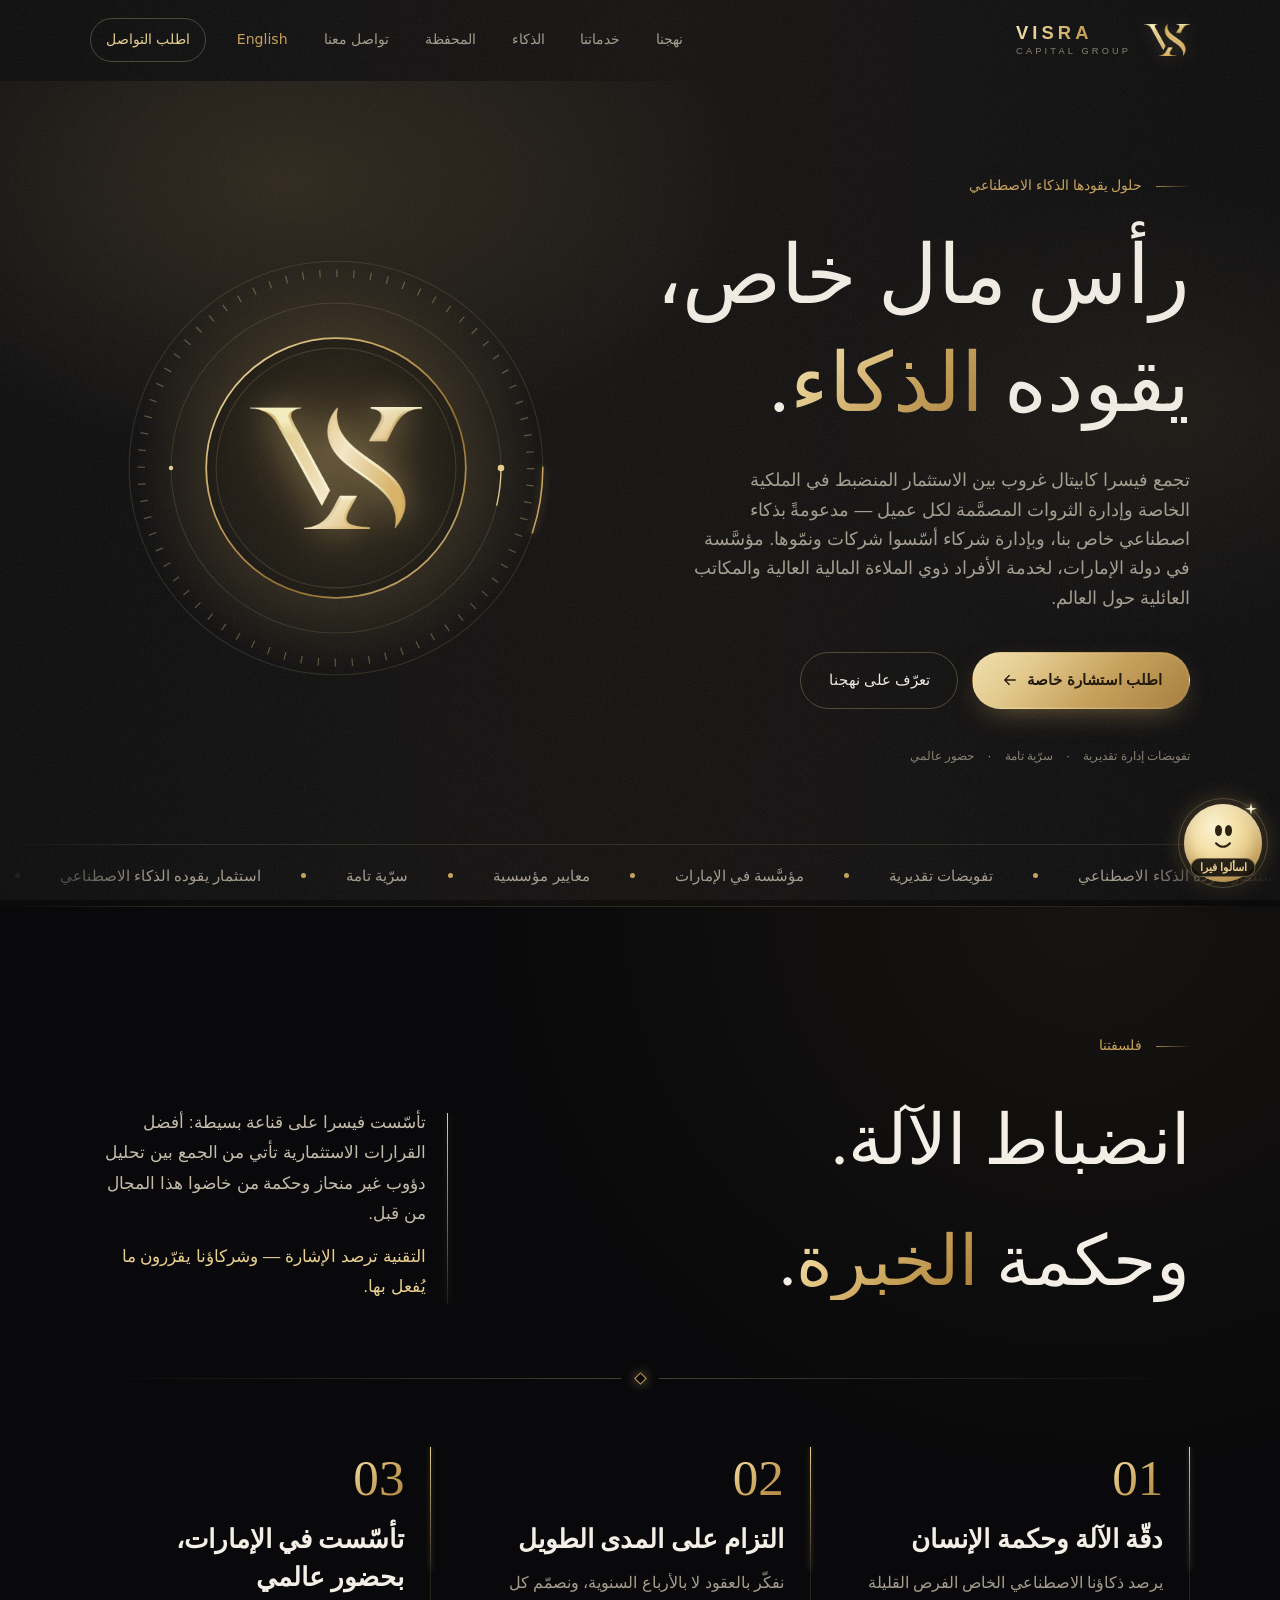
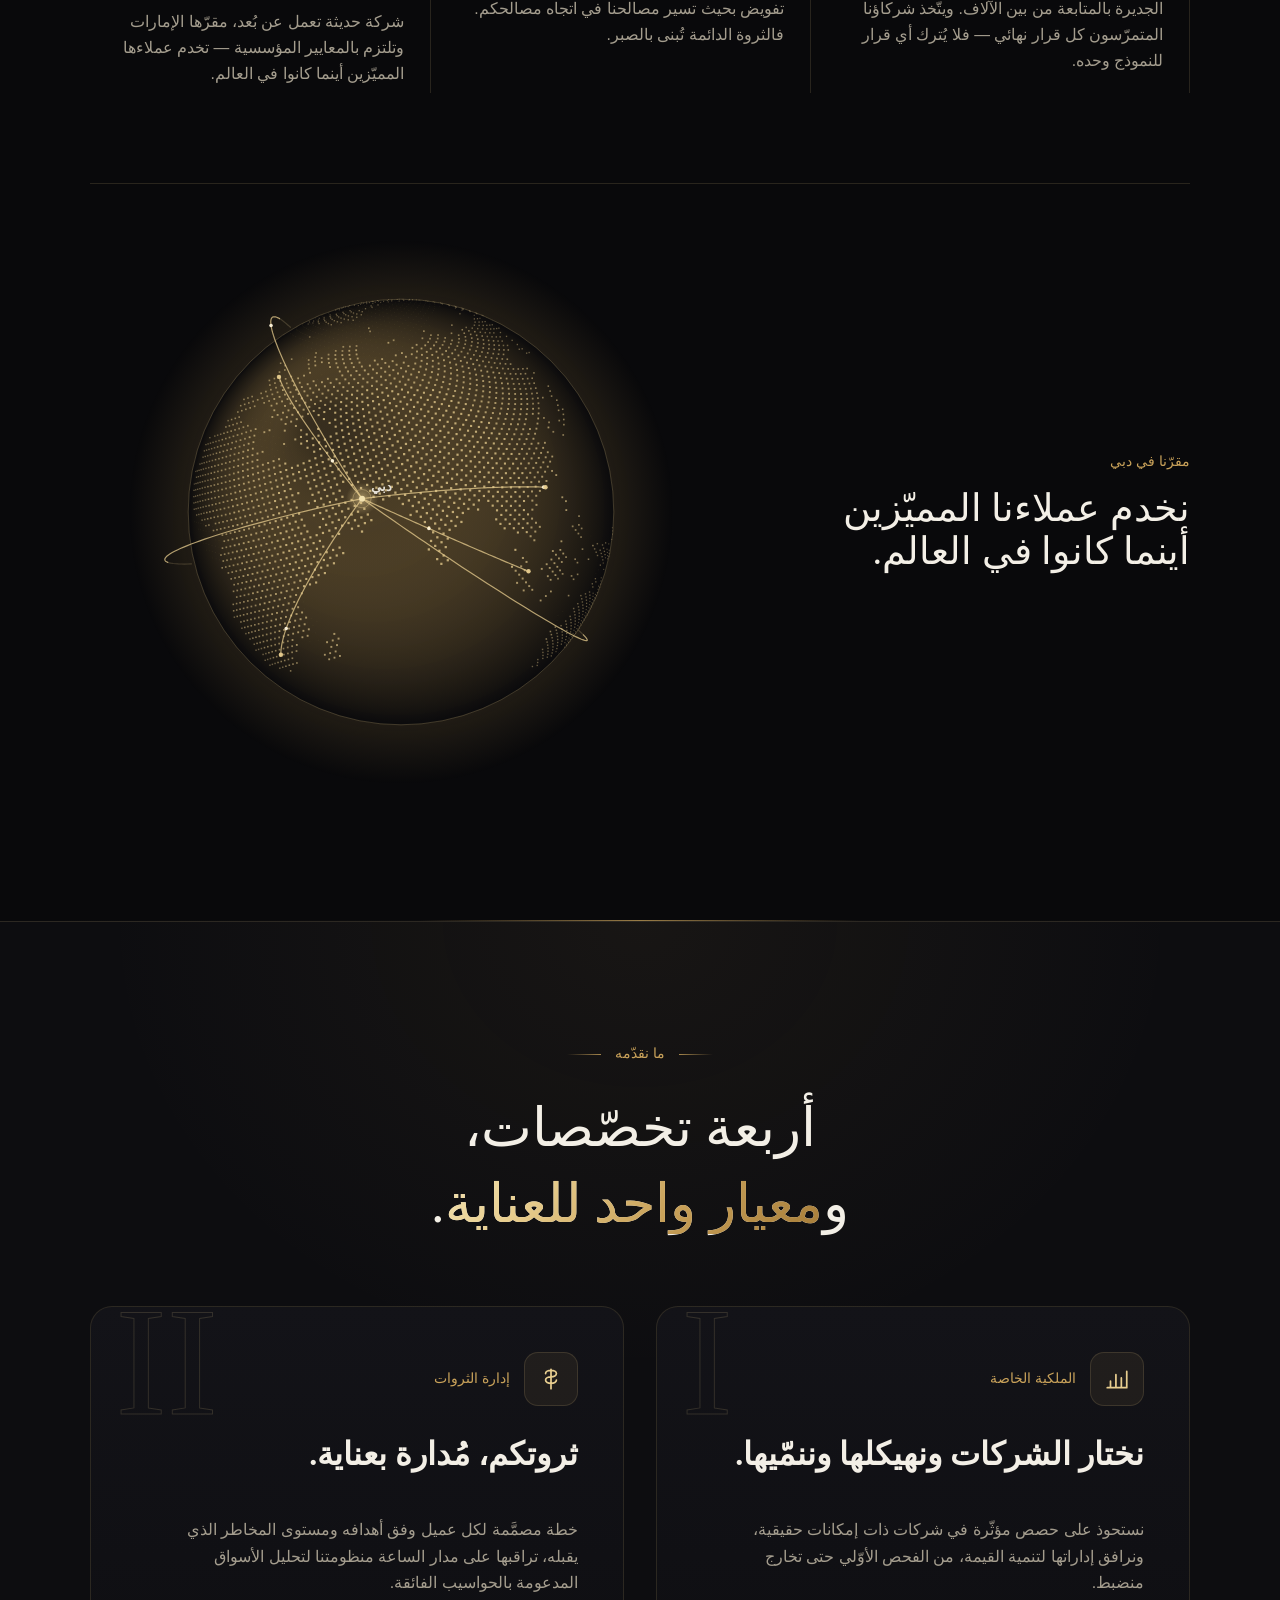
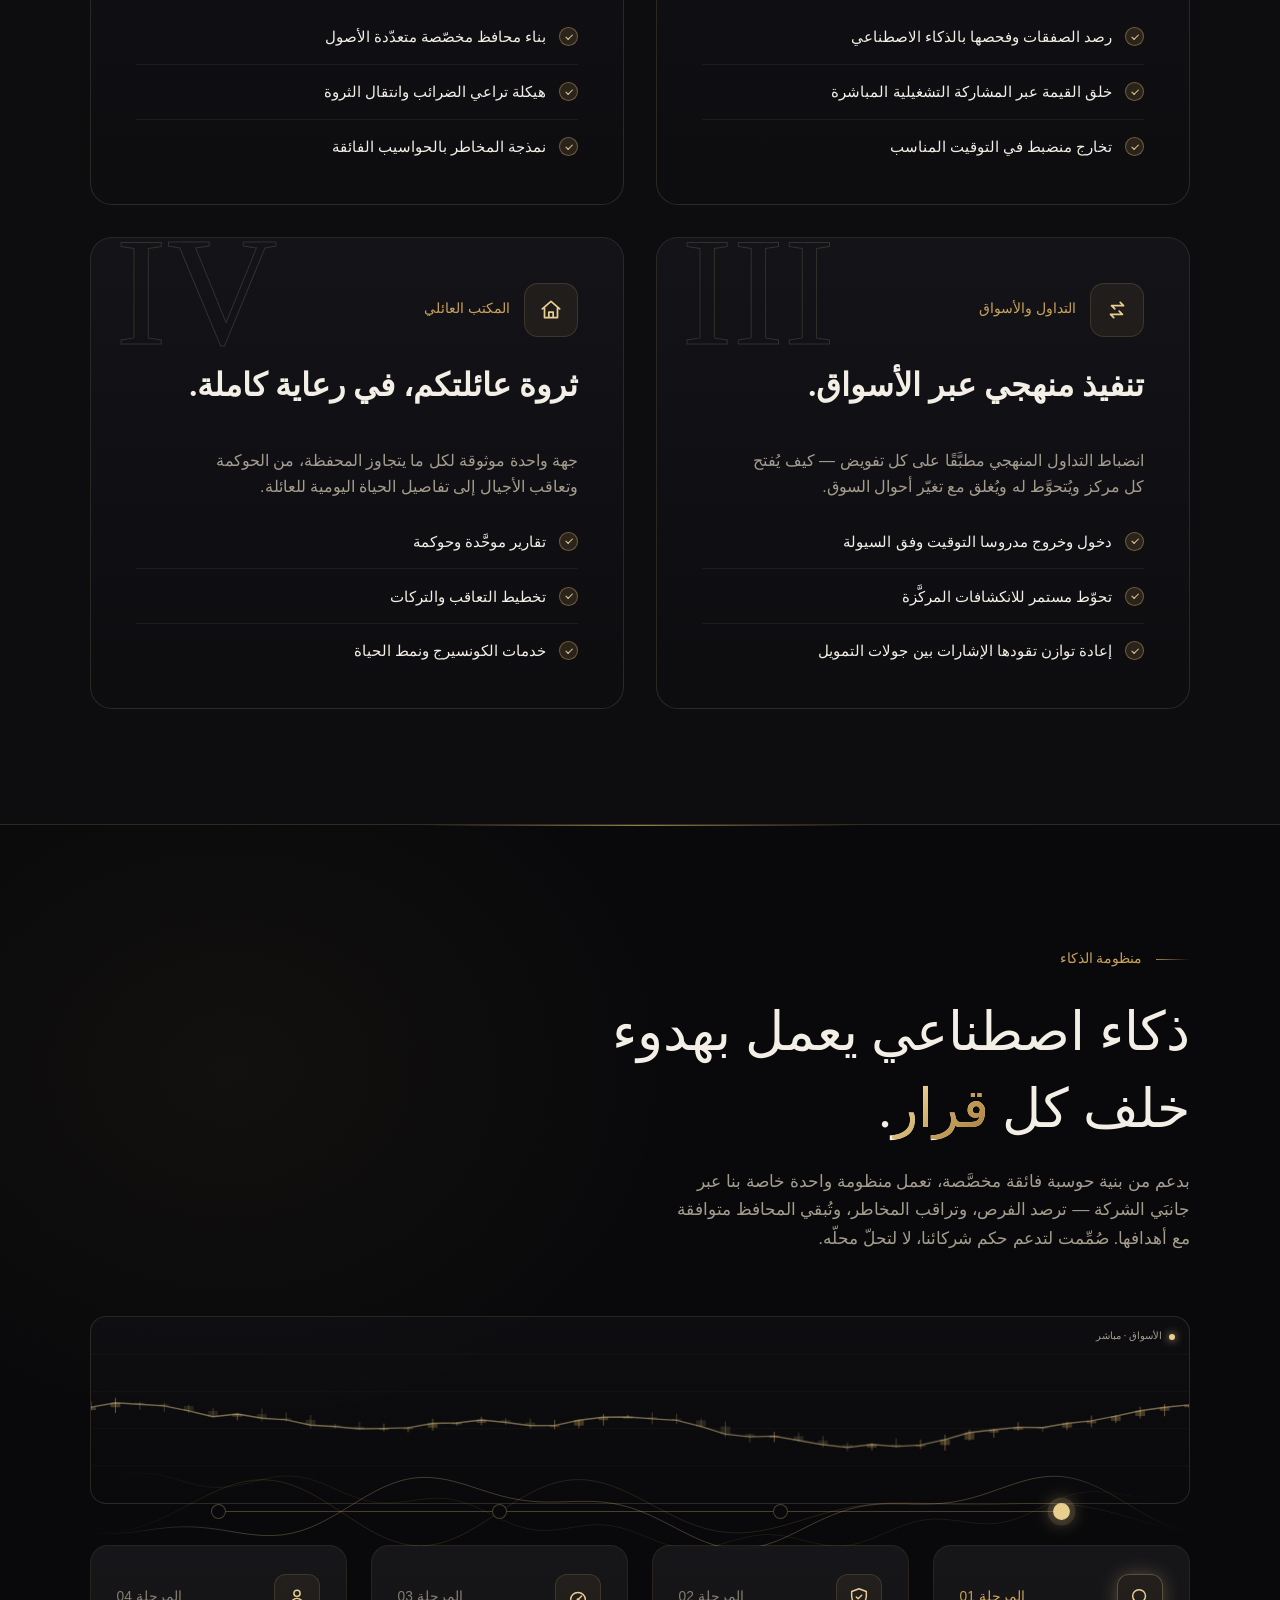
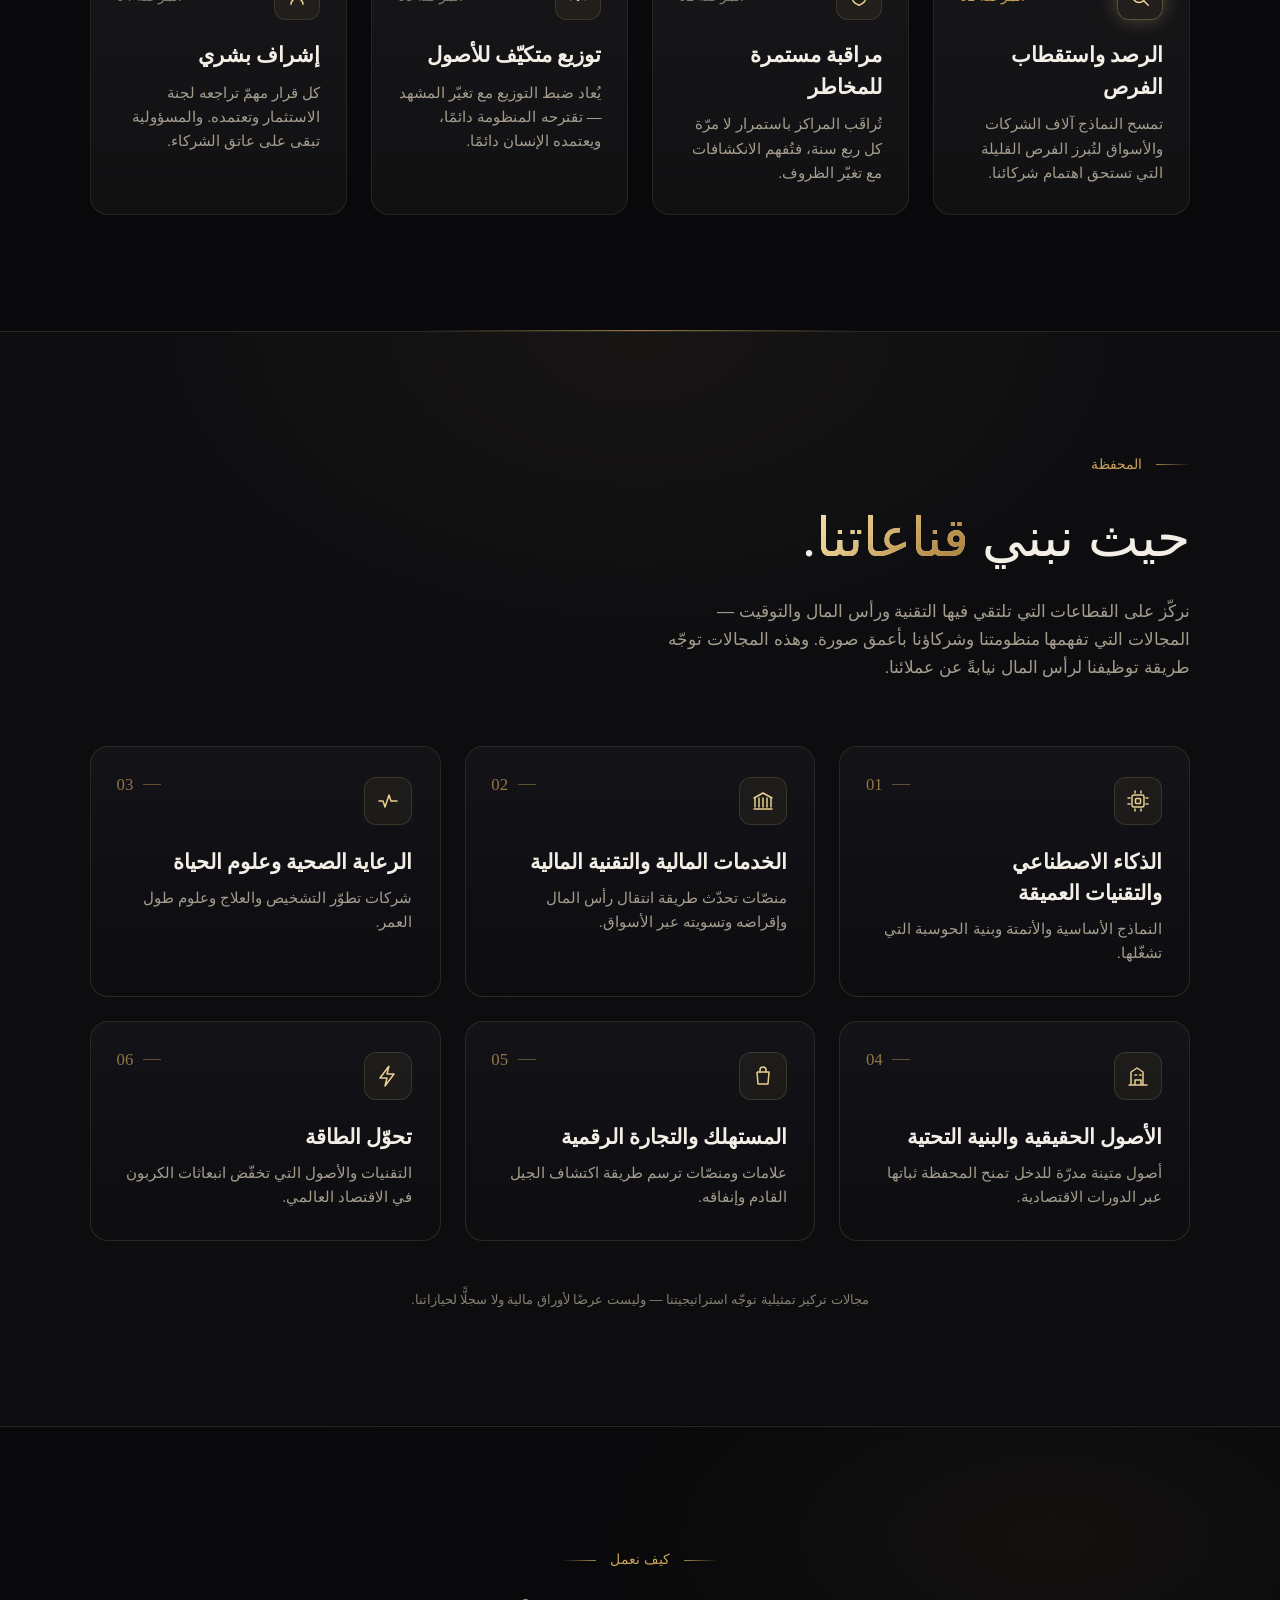
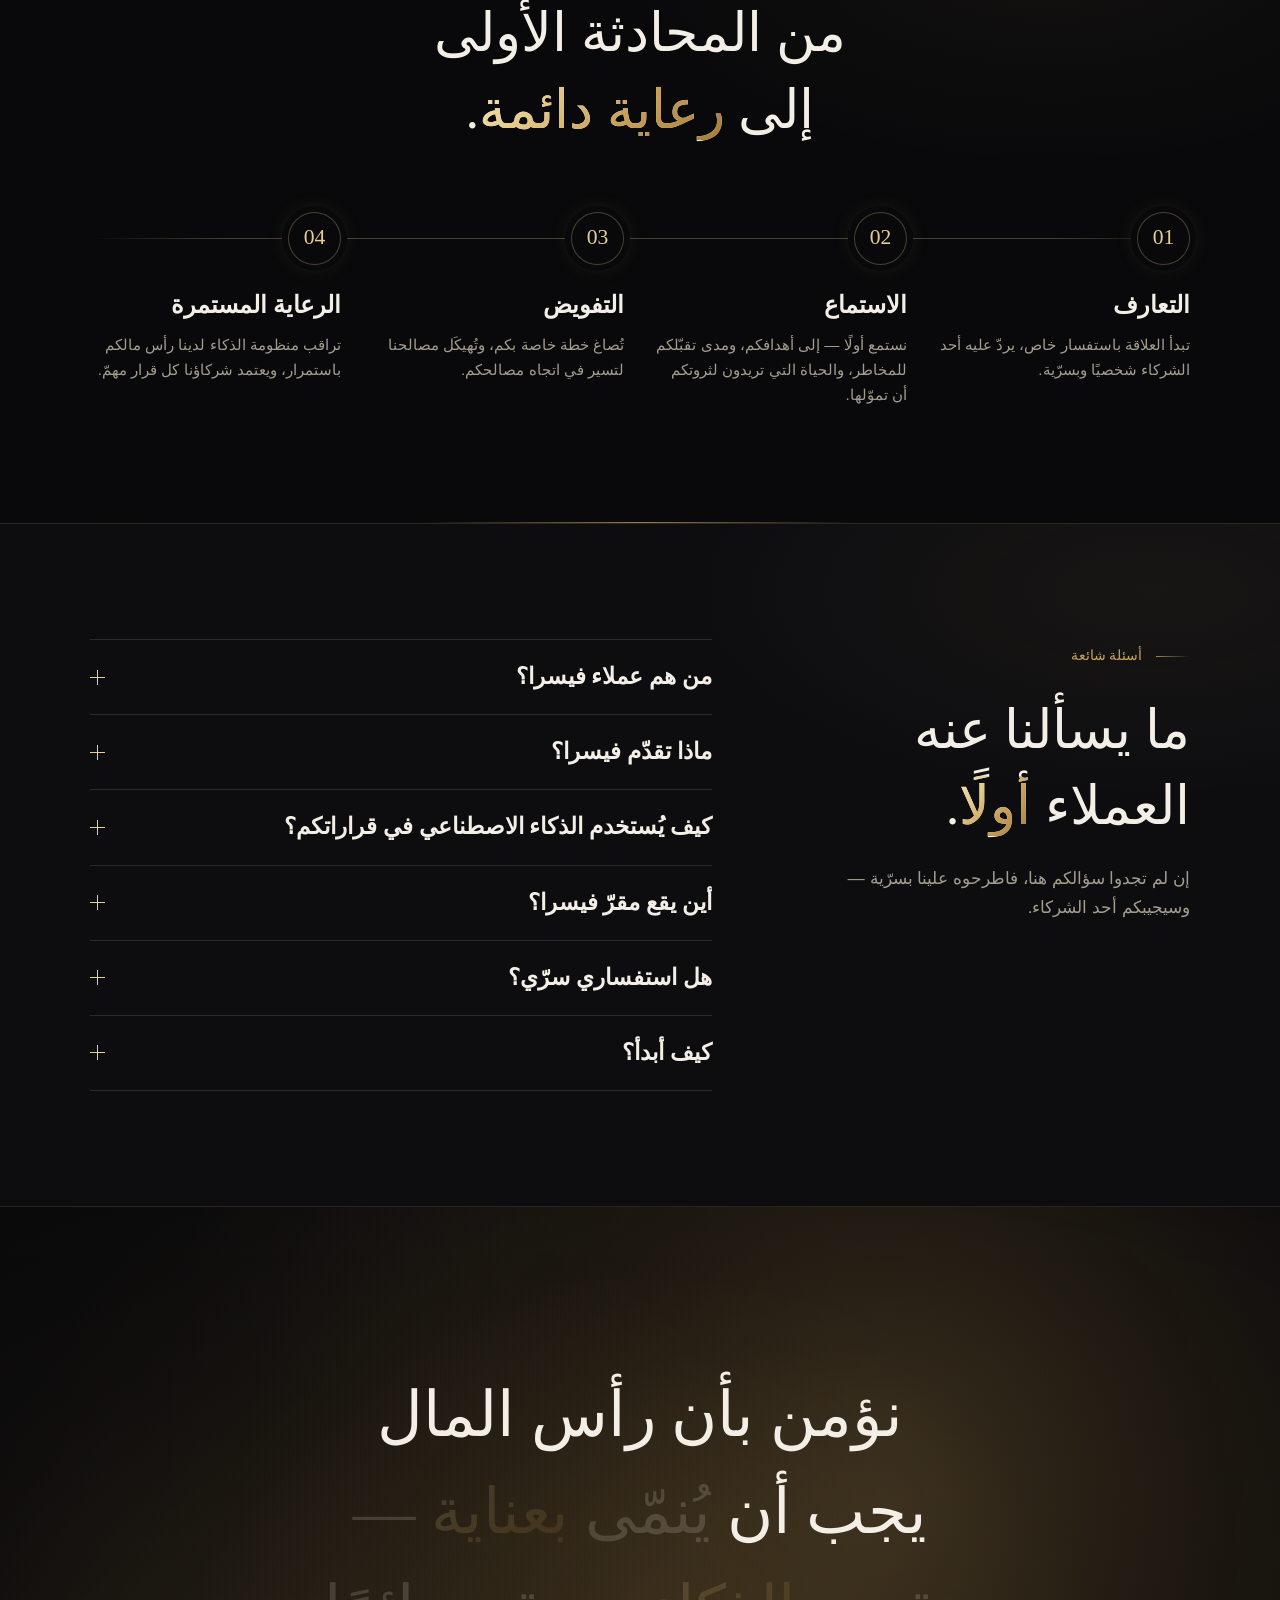
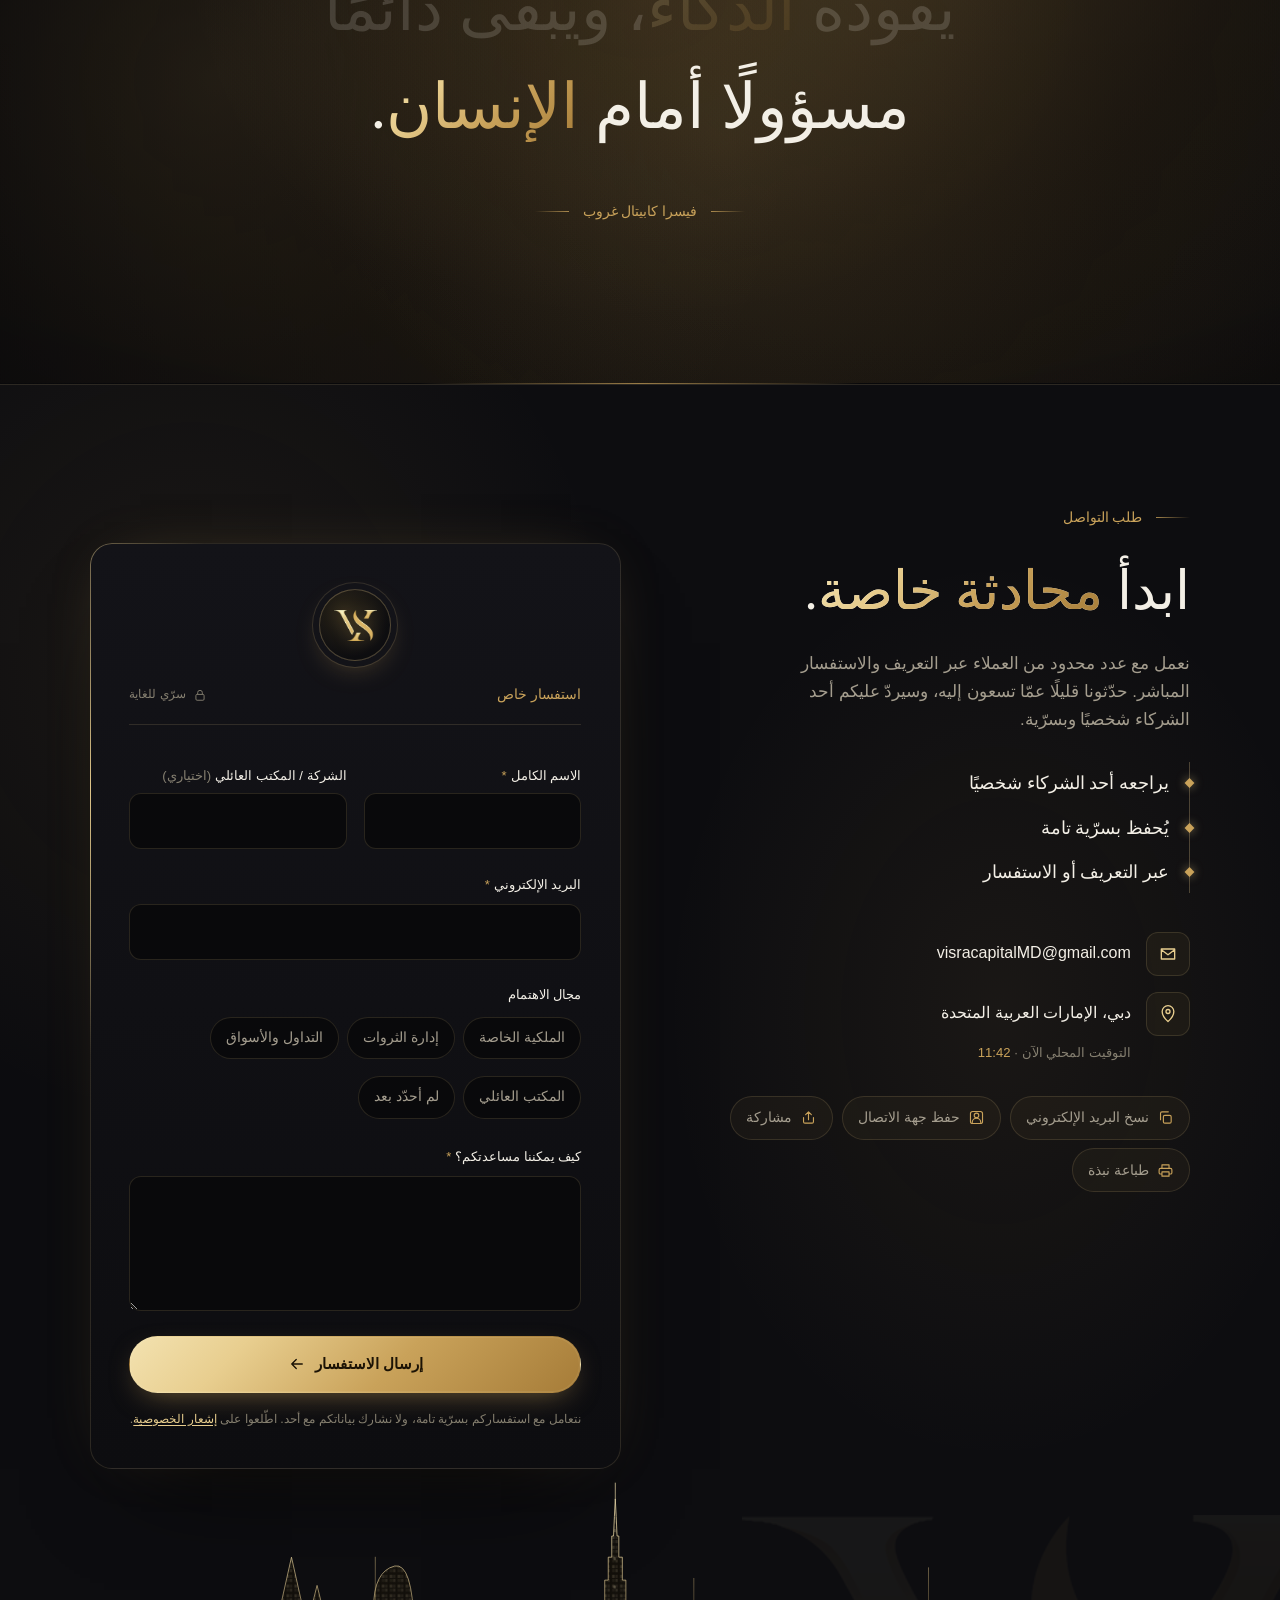
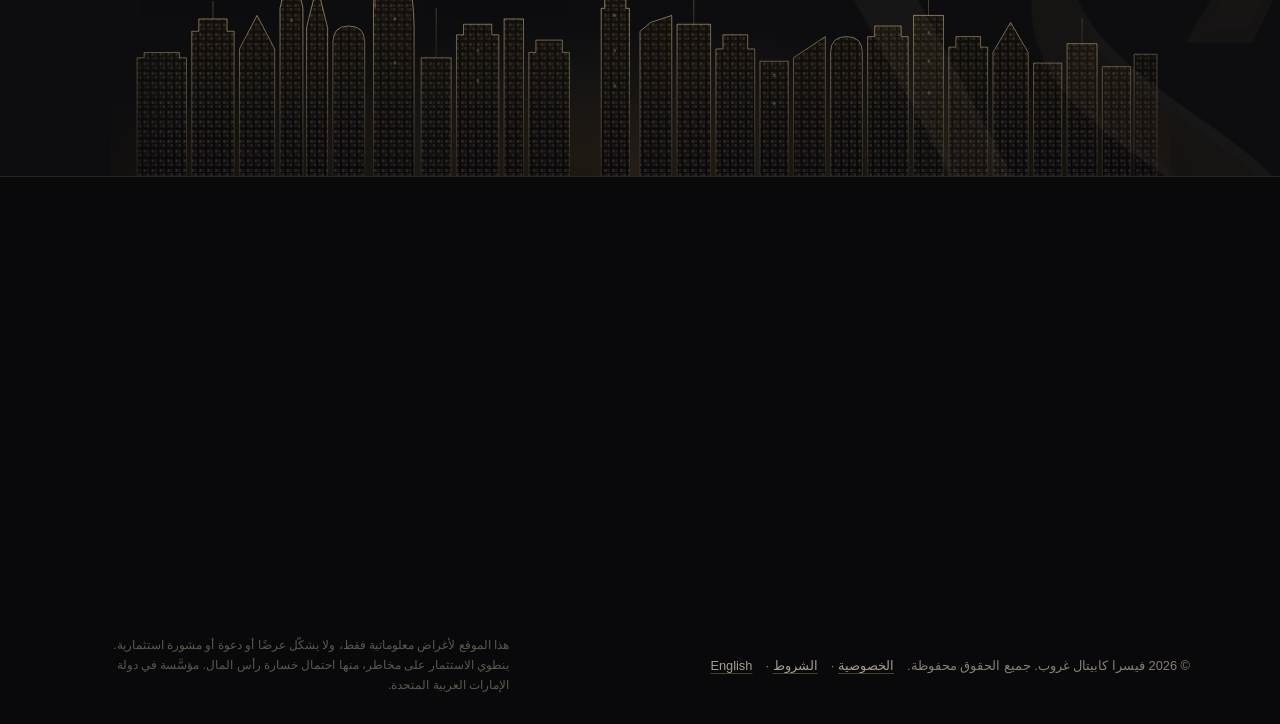
==== commit 5ba6defa: "Intelligence: add a decorative live-markets chart strip (for looks, not data) A contained chart pane" ====
--- a/ar.html
+++ b/ar.html
@@ -49,7 +49,7 @@
   <link rel="preconnect" href="https://fonts.gstatic.com" crossorigin />
   <link href="https://fonts.googleapis.com/css2?family=Amiri:wght@400;700&family=IBM+Plex+Sans+Arabic:wght@400;500;600&family=Cormorant+Garamond:ital,wght@0,400;0,500;0,600;1,400;1,500&family=Inter:wght@400;500;600&display=swap" rel="stylesheet" />
 
-  <link rel="stylesheet" href="styles.css?v=202611191414" />
+  <link rel="stylesheet" href="styles.css?v=202611191427" />
   <link rel="icon" type="image/png" sizes="32x32" href="assets/favicon-32.png" />
   <link rel="icon" type="image/png" sizes="192x192" href="assets/icon-192.png" />
   <link rel="apple-touch-icon" href="assets/apple-touch-icon.png" />
@@ -361,6 +361,12 @@
             بدعم من بنية حوسبة فائقة مخصَّصة، تعمل منظومة واحدة خاصة بنا عبر جانبَي الشركة — ترصد الفرص، وتراقب المخاطر، وتُبقي المحافظ متوافقة مع أهدافها. صُمِّمت لتدعم حكم شركائنا، لا لتحلّ محلّه.
           </p>
         </header>
+
+        <!-- Decorative markets motif (for looks only — abstract, not real data) -->
+        <div class="market" aria-hidden="true">
+          <canvas class="chart"></canvas>
+          <span class="market__tag">الأسواق · مباشر</span>
+        </div>
 
         <div class="pipeline">
           <svg class="pipeline__wave" viewBox="0 0 1200 240" preserveAspectRatio="none" aria-hidden="true">
@@ -841,6 +847,6 @@
   </div>
 
 
-  <script src="script.js?v=202611191414"></script>
+  <script src="script.js?v=202611191427"></script>
 </body>
 </html>
--- a/styles.css
+++ b/styles.css
@@ -911,6 +911,31 @@
    INTELLIGENCE LAYER
    ========================================================= */
 .intel { padding-block: clamp(4.5rem, 9vw, 7.5rem); background: radial-gradient(58% 55% at 18% 22%, rgba(201, 162, 90, 0.05), transparent 60%), var(--bg); overflow: hidden; }
+
+/* decorative markets chart strip (abstract, for looks) */
+.market {
+  position: relative; overflow: hidden;
+  height: clamp(132px, 19vw, 188px);
+  margin: clamp(1.75rem, 3.5vw, 2.75rem) 0 0;
+  border-radius: 16px;
+  border: 1px solid var(--line);
+  background: linear-gradient(180deg, rgba(19, 19, 24, 0.5), rgba(11, 11, 14, 0.5));
+}
+.market .chart { position: absolute; inset: 0; width: 100%; height: 100%; }
+.market__tag {
+  position: absolute; top: 0.7rem; left: 0.9rem; z-index: 1;
+  display: inline-flex; align-items: center; gap: 0.4rem;
+  font-size: 0.64rem; font-weight: 500; letter-spacing: 0.18em; text-transform: uppercase;
+  color: var(--muted); font-family: var(--font-body);
+}
+.market__tag::before {
+  content: ""; width: 6px; height: 6px; border-radius: 50%;
+  background: var(--gold-lt); box-shadow: 0 0 8px var(--gold-lt);
+  animation: market-blink 2.4s ease-in-out infinite;
+}
+@keyframes market-blink { 0%, 100% { opacity: 1; } 50% { opacity: 0.3; } }
+[dir="rtl"] .market__tag { left: auto; right: 0.9rem; }
+@media (prefers-reduced-motion: reduce) { .market__tag::before { animation: none; } }
 
 /* Signal → Risk → Allocation → Oversight, lit in sequence as you scroll.
    JS measures the nodes, sizes the rail between the first and last, and
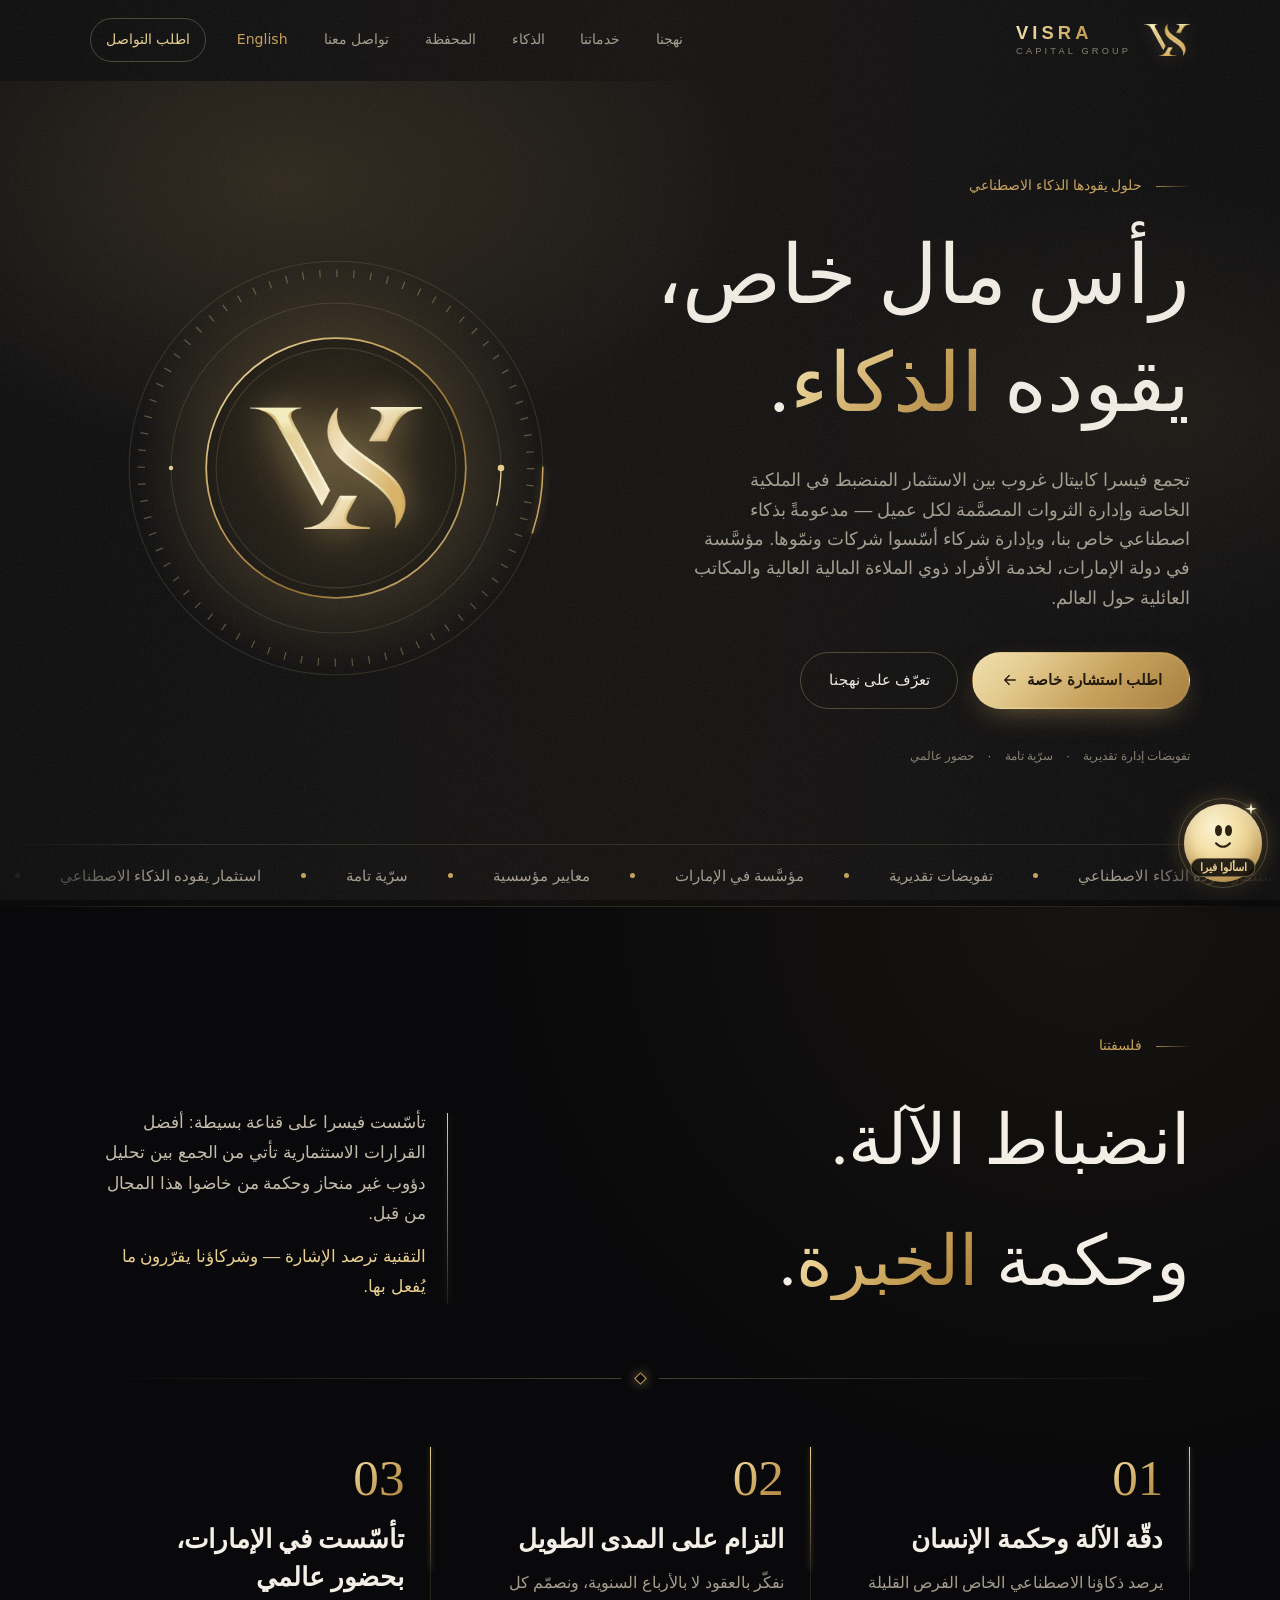
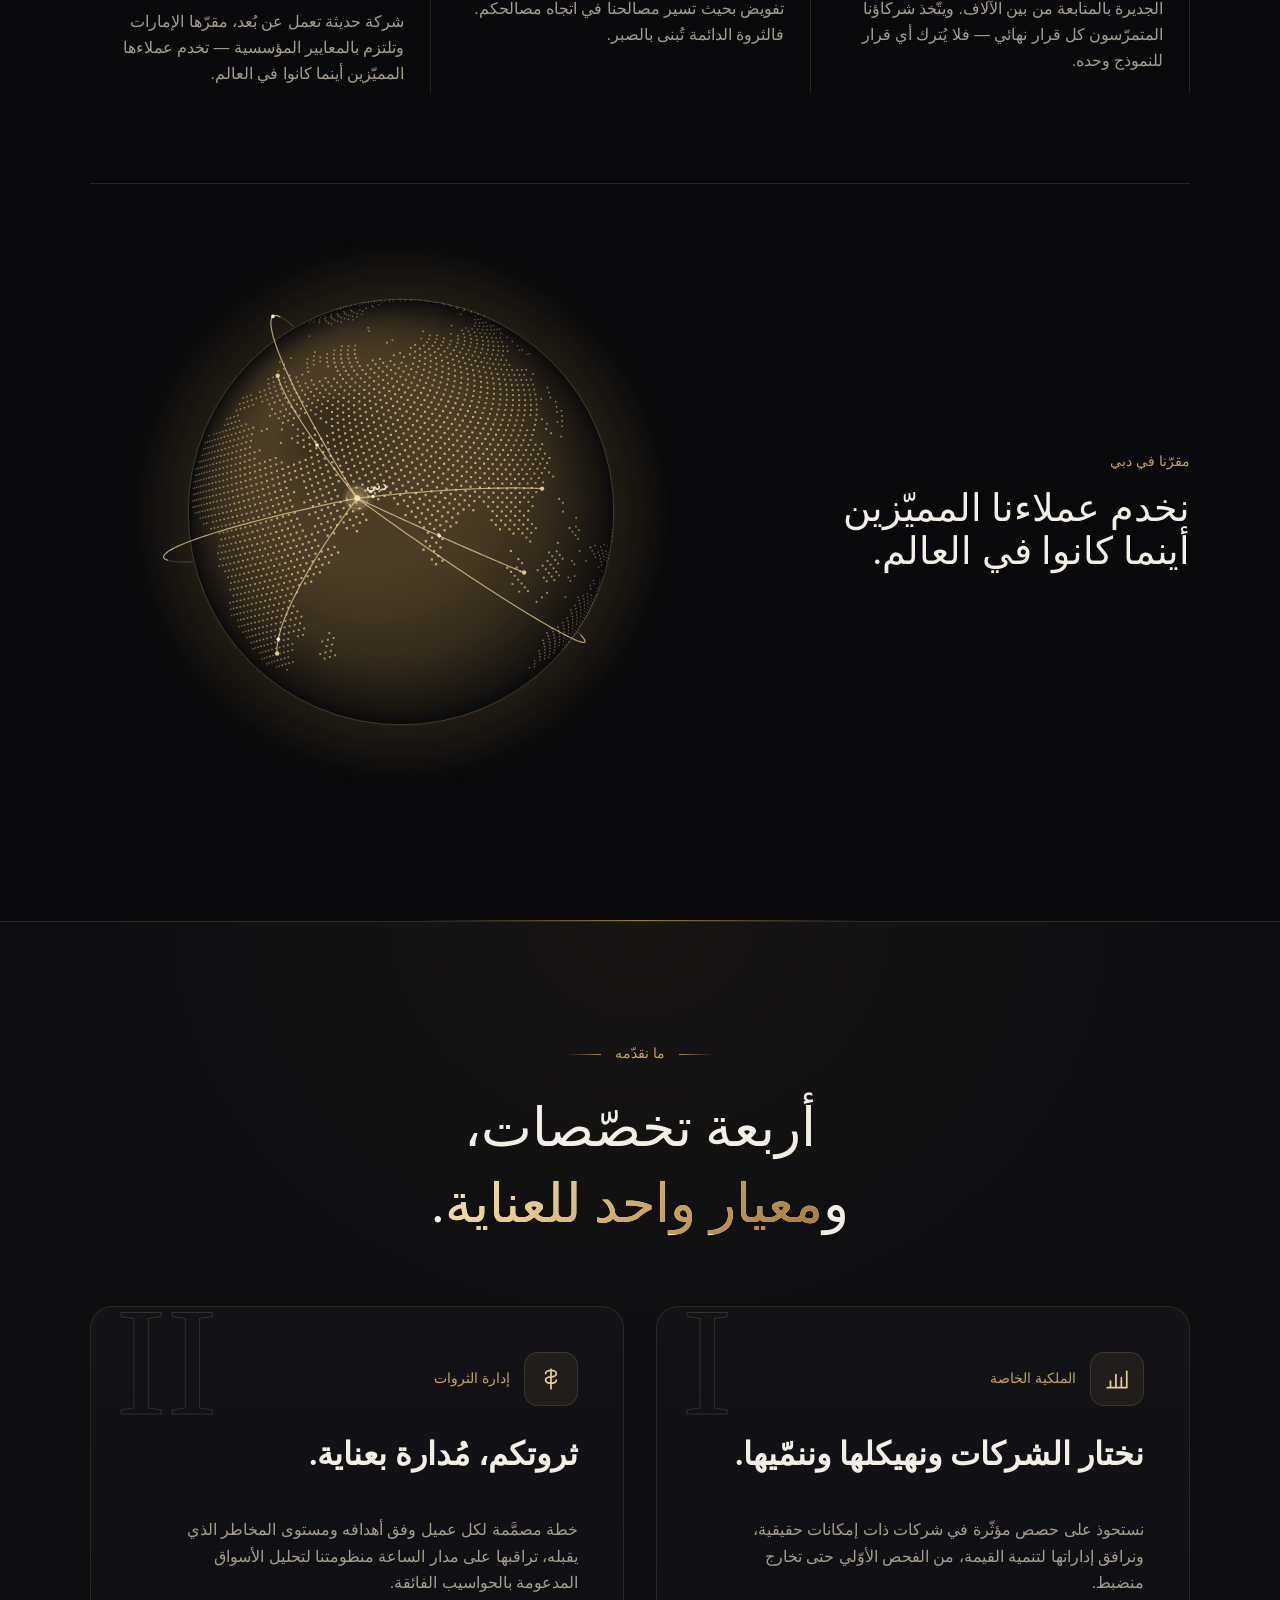
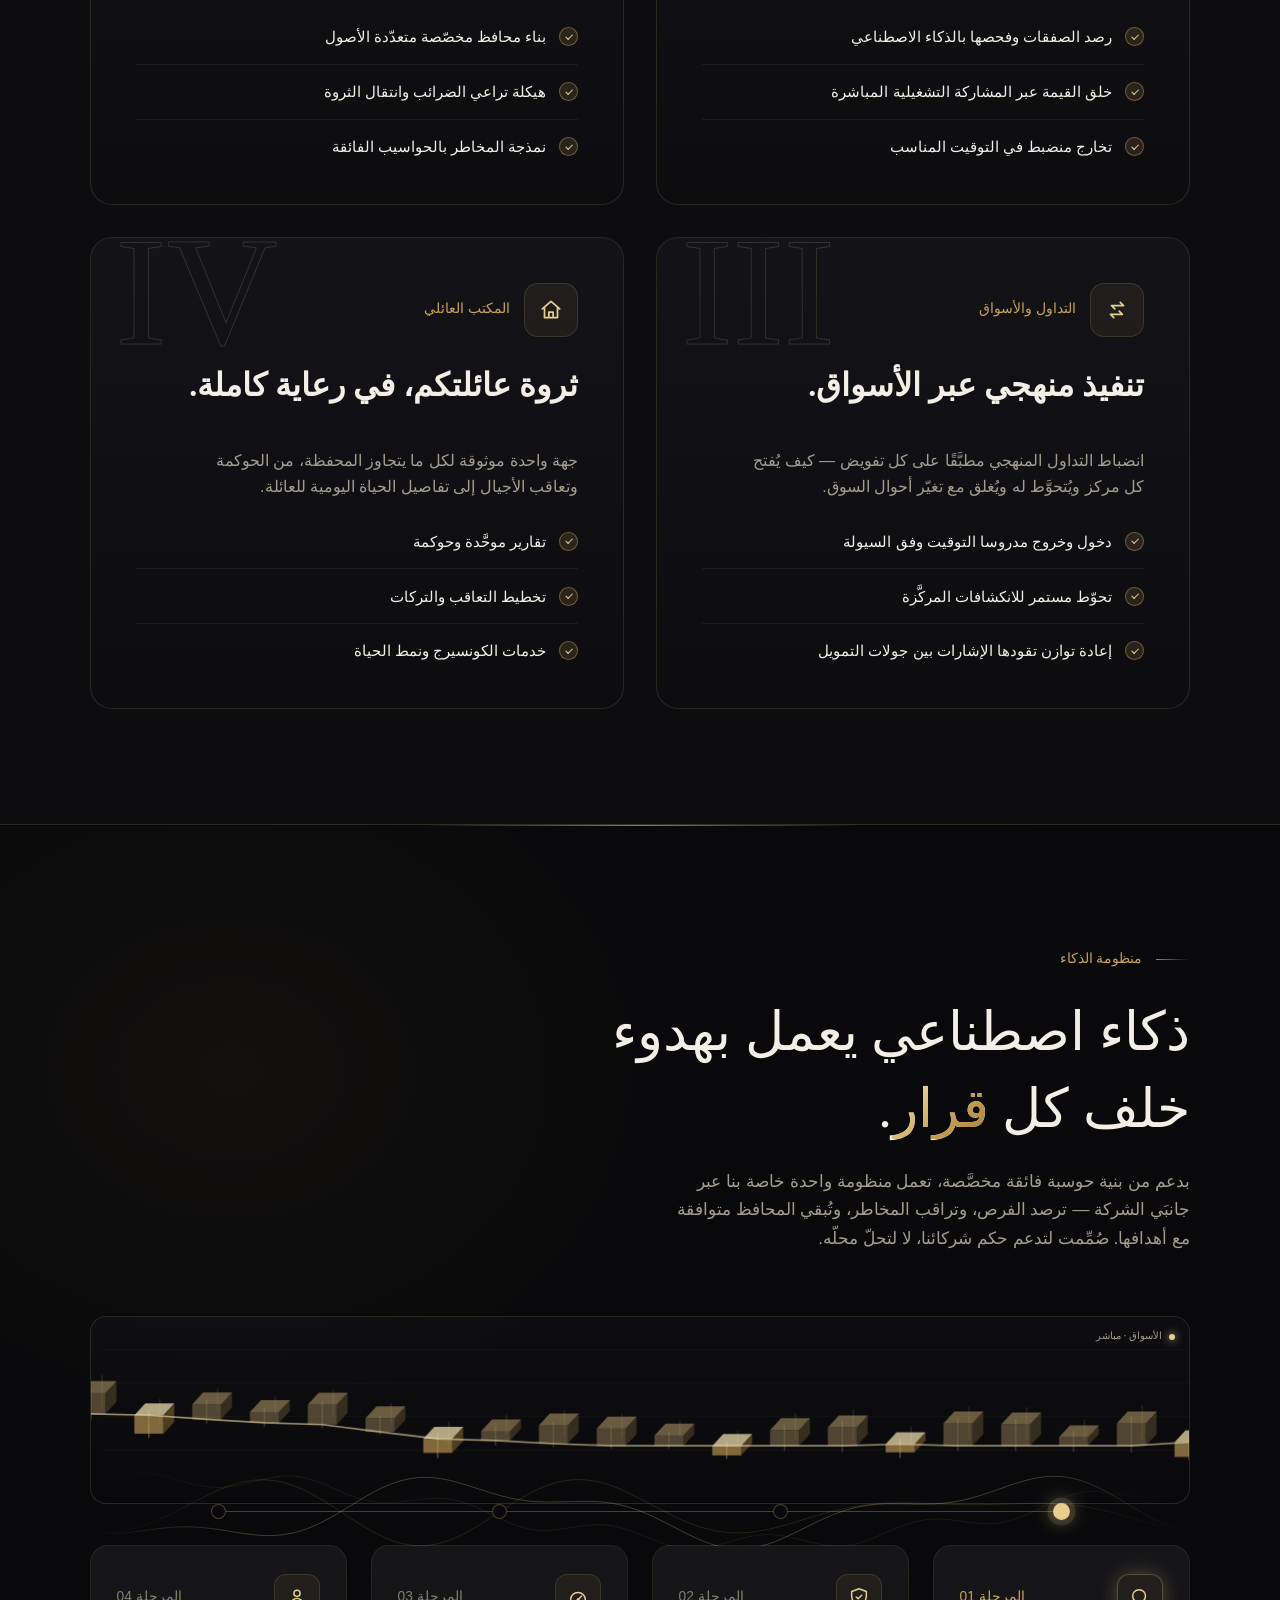
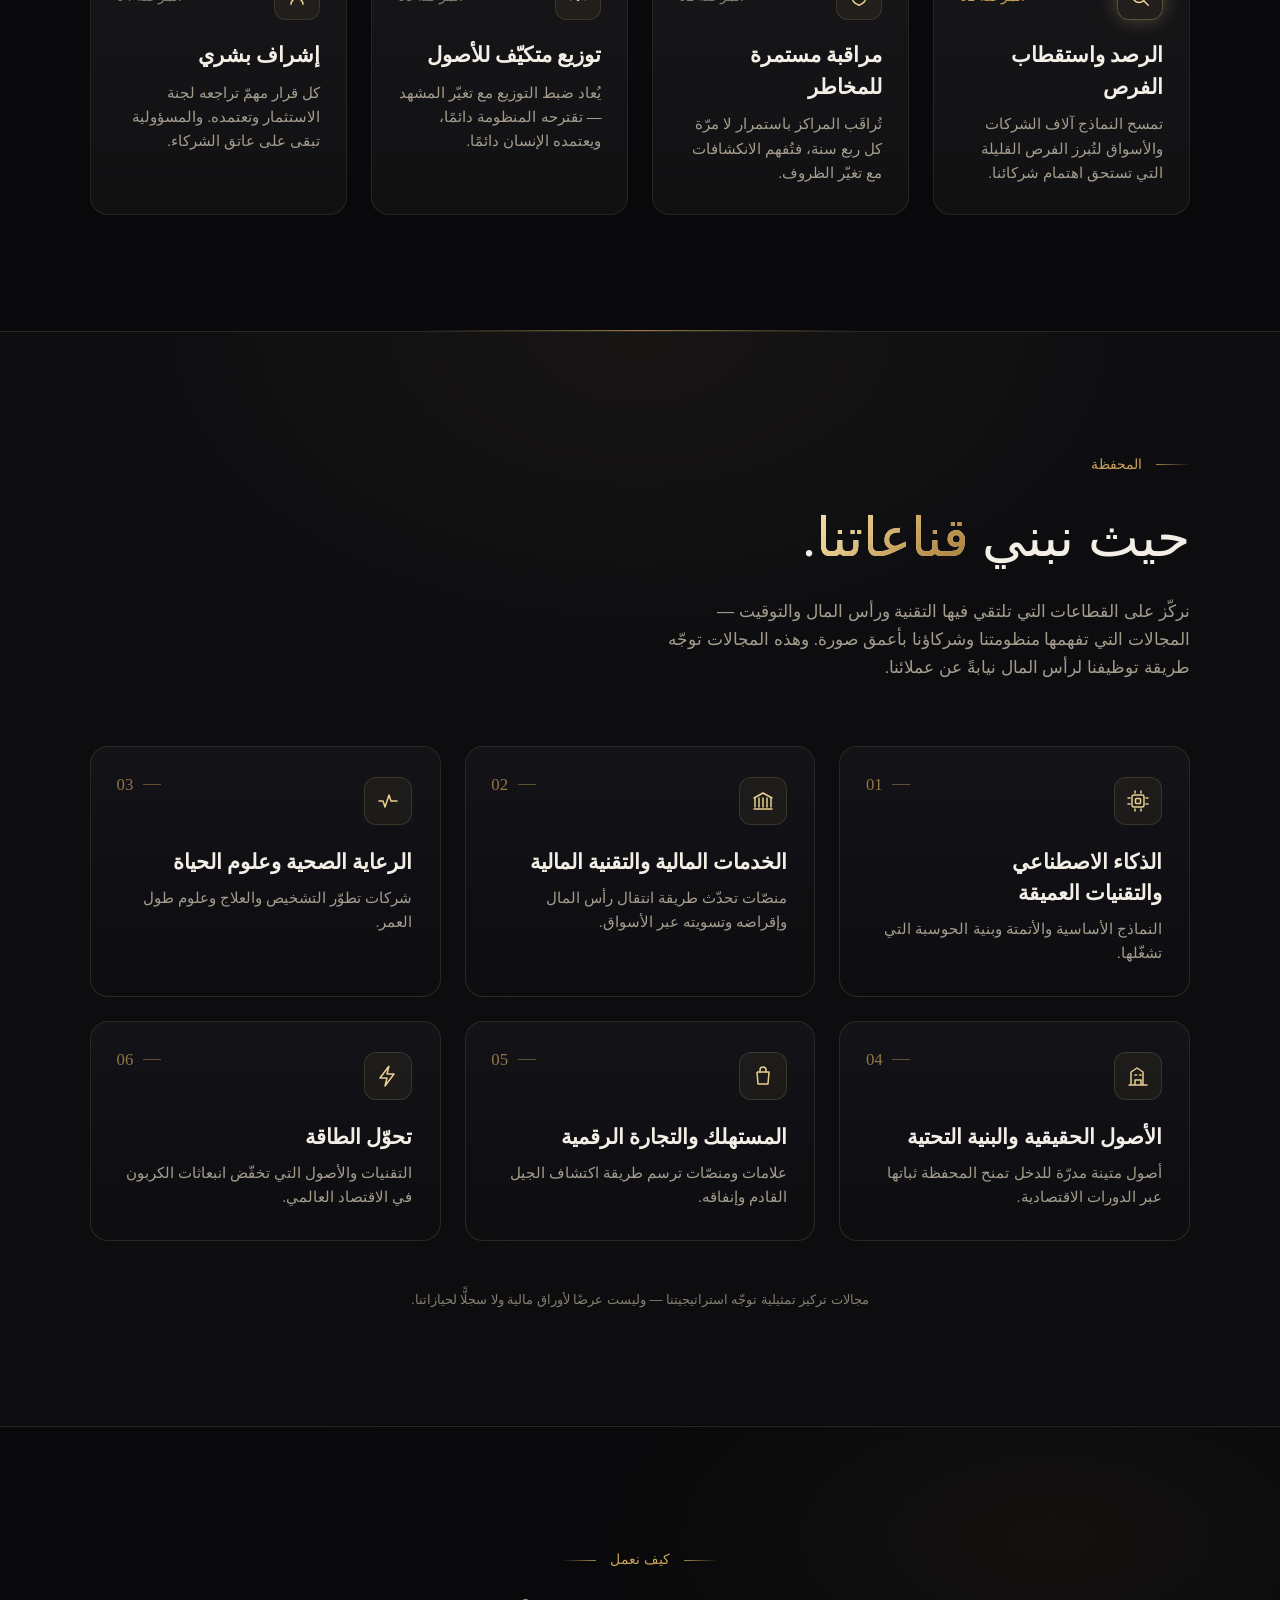
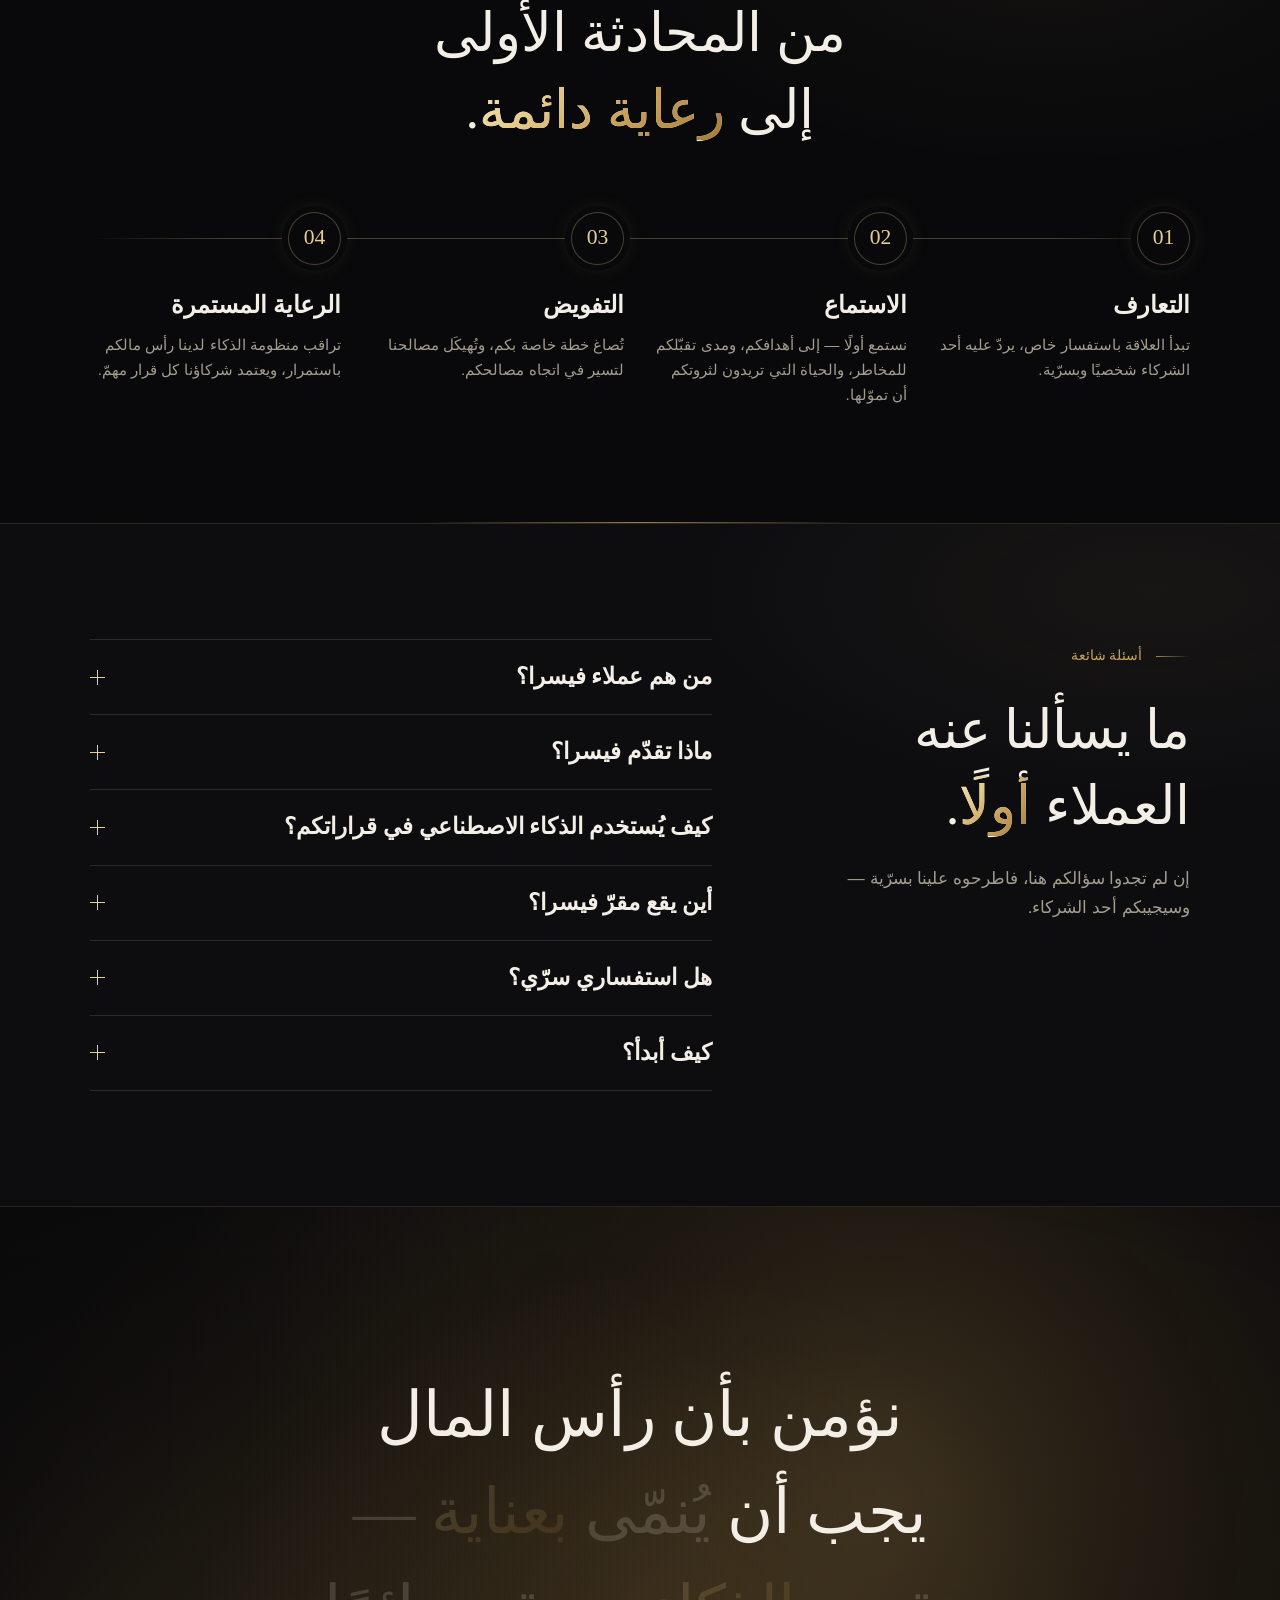
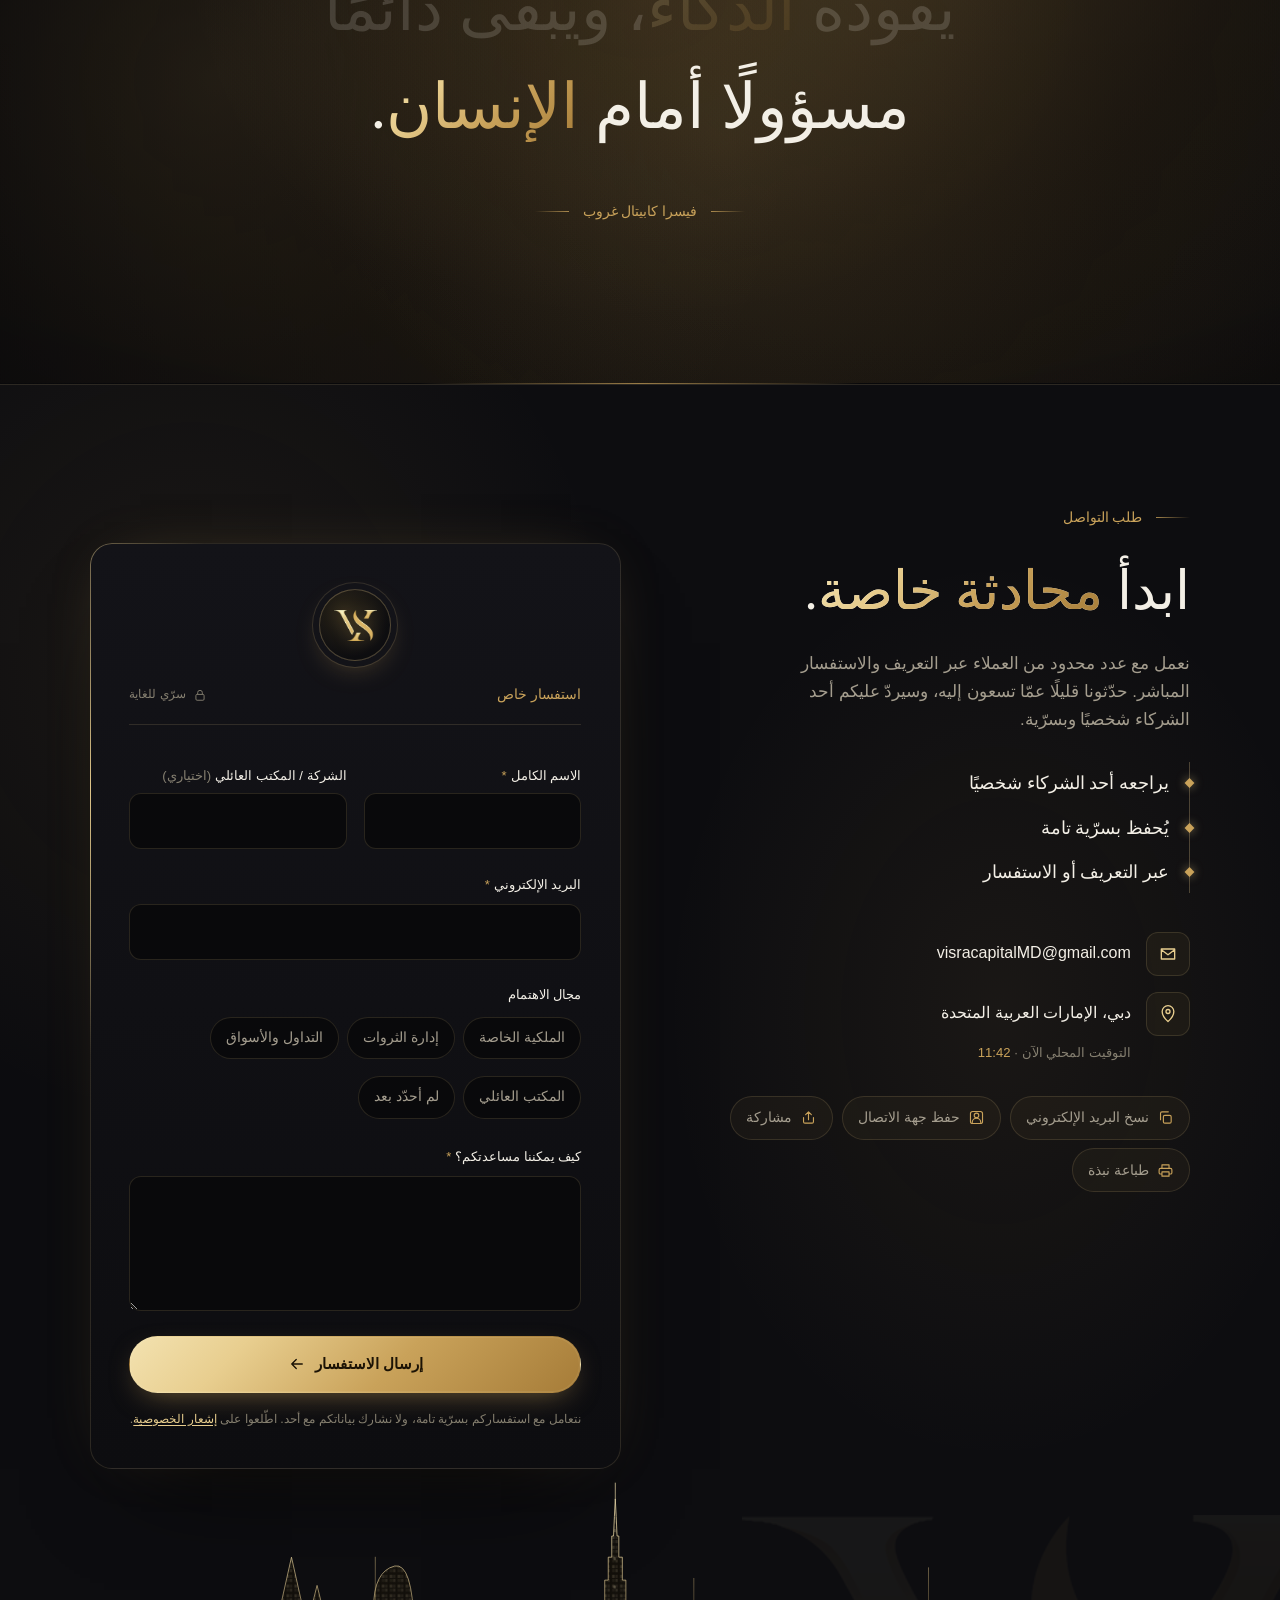
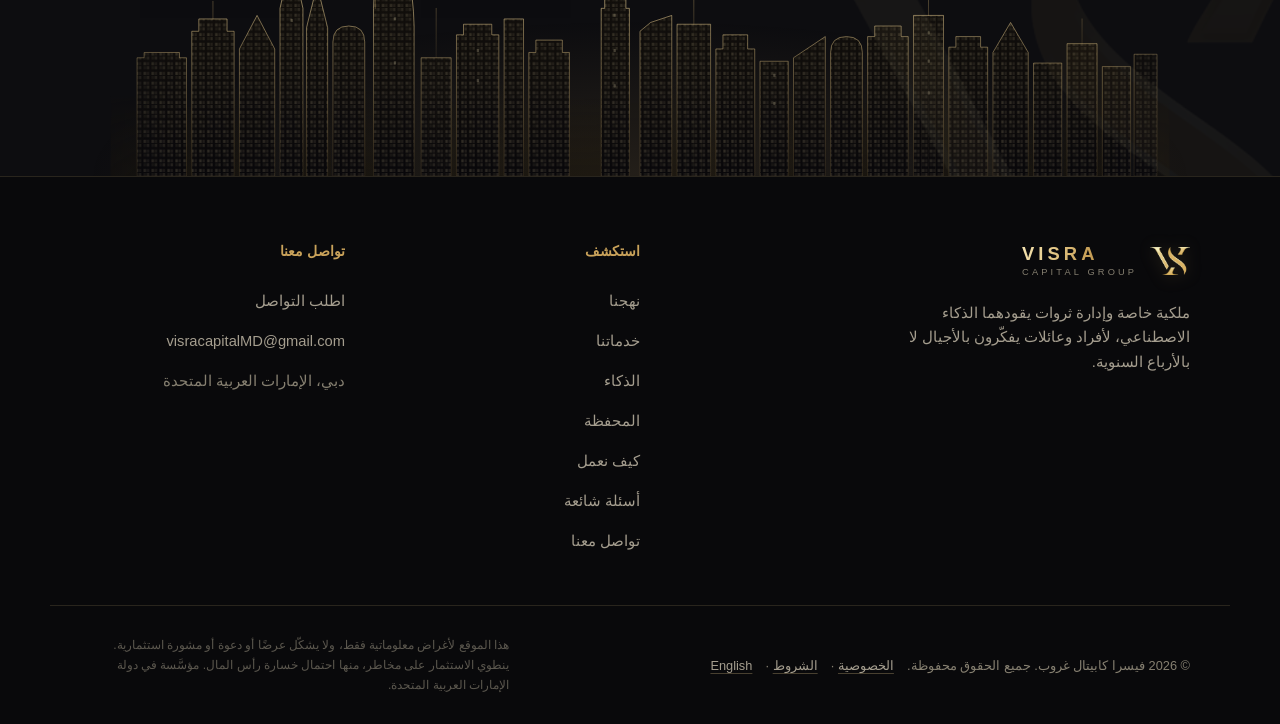
==== commit 30038a1d: "Markets chart: render the candlesticks in 3D Each candle is now an extruded gold block with a lit to" ====
--- a/ar.html
+++ b/ar.html
@@ -49,7 +49,7 @@
   <link rel="preconnect" href="https://fonts.gstatic.com" crossorigin />
   <link href="https://fonts.googleapis.com/css2?family=Amiri:wght@400;700&family=IBM+Plex+Sans+Arabic:wght@400;500;600&family=Cormorant+Garamond:ital,wght@0,400;0,500;0,600;1,400;1,500&family=Inter:wght@400;500;600&display=swap" rel="stylesheet" />
 
-  <link rel="stylesheet" href="styles.css?v=202611191427" />
+  <link rel="stylesheet" href="styles.css?v=202611191432" />
   <link rel="icon" type="image/png" sizes="32x32" href="assets/favicon-32.png" />
   <link rel="icon" type="image/png" sizes="192x192" href="assets/icon-192.png" />
   <link rel="apple-touch-icon" href="assets/apple-touch-icon.png" />
@@ -847,6 +847,6 @@
   </div>
 
 
-  <script src="script.js?v=202611191427"></script>
+  <script src="script.js?v=202611191432"></script>
 </body>
 </html>
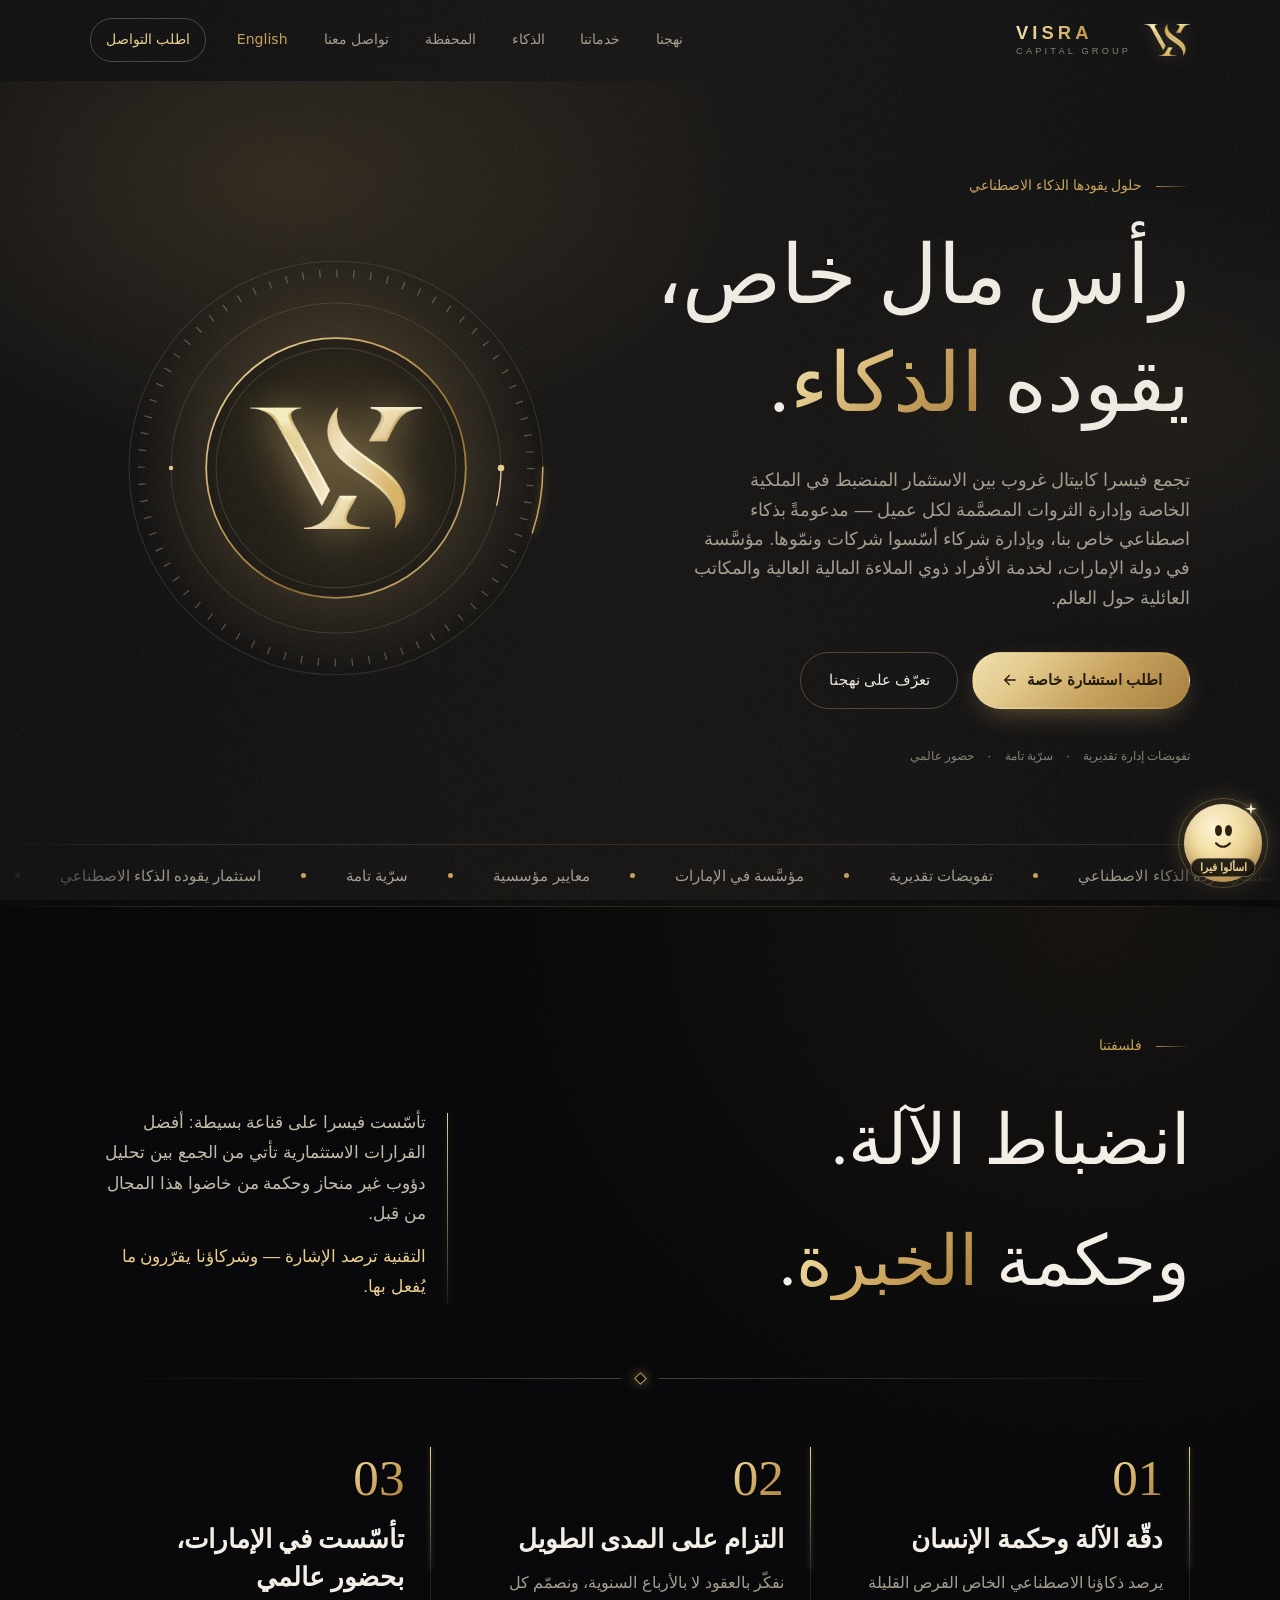
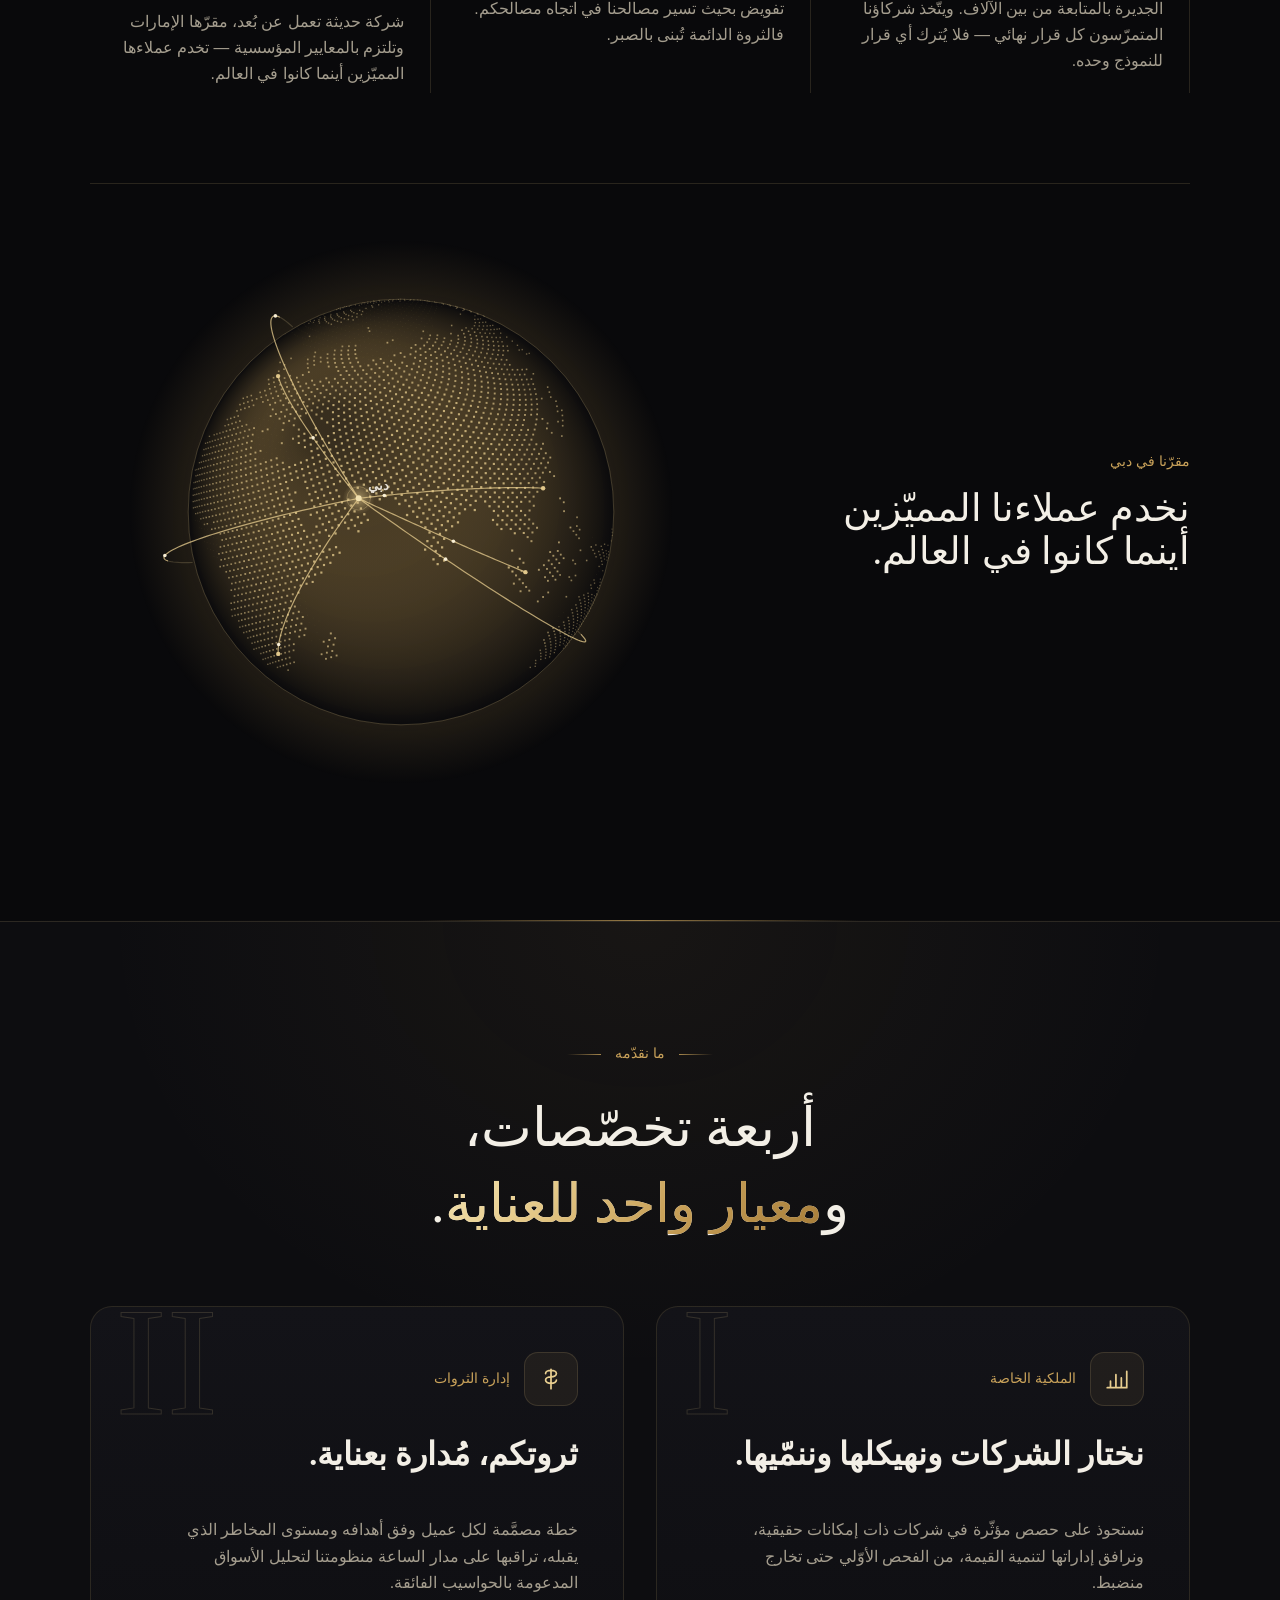
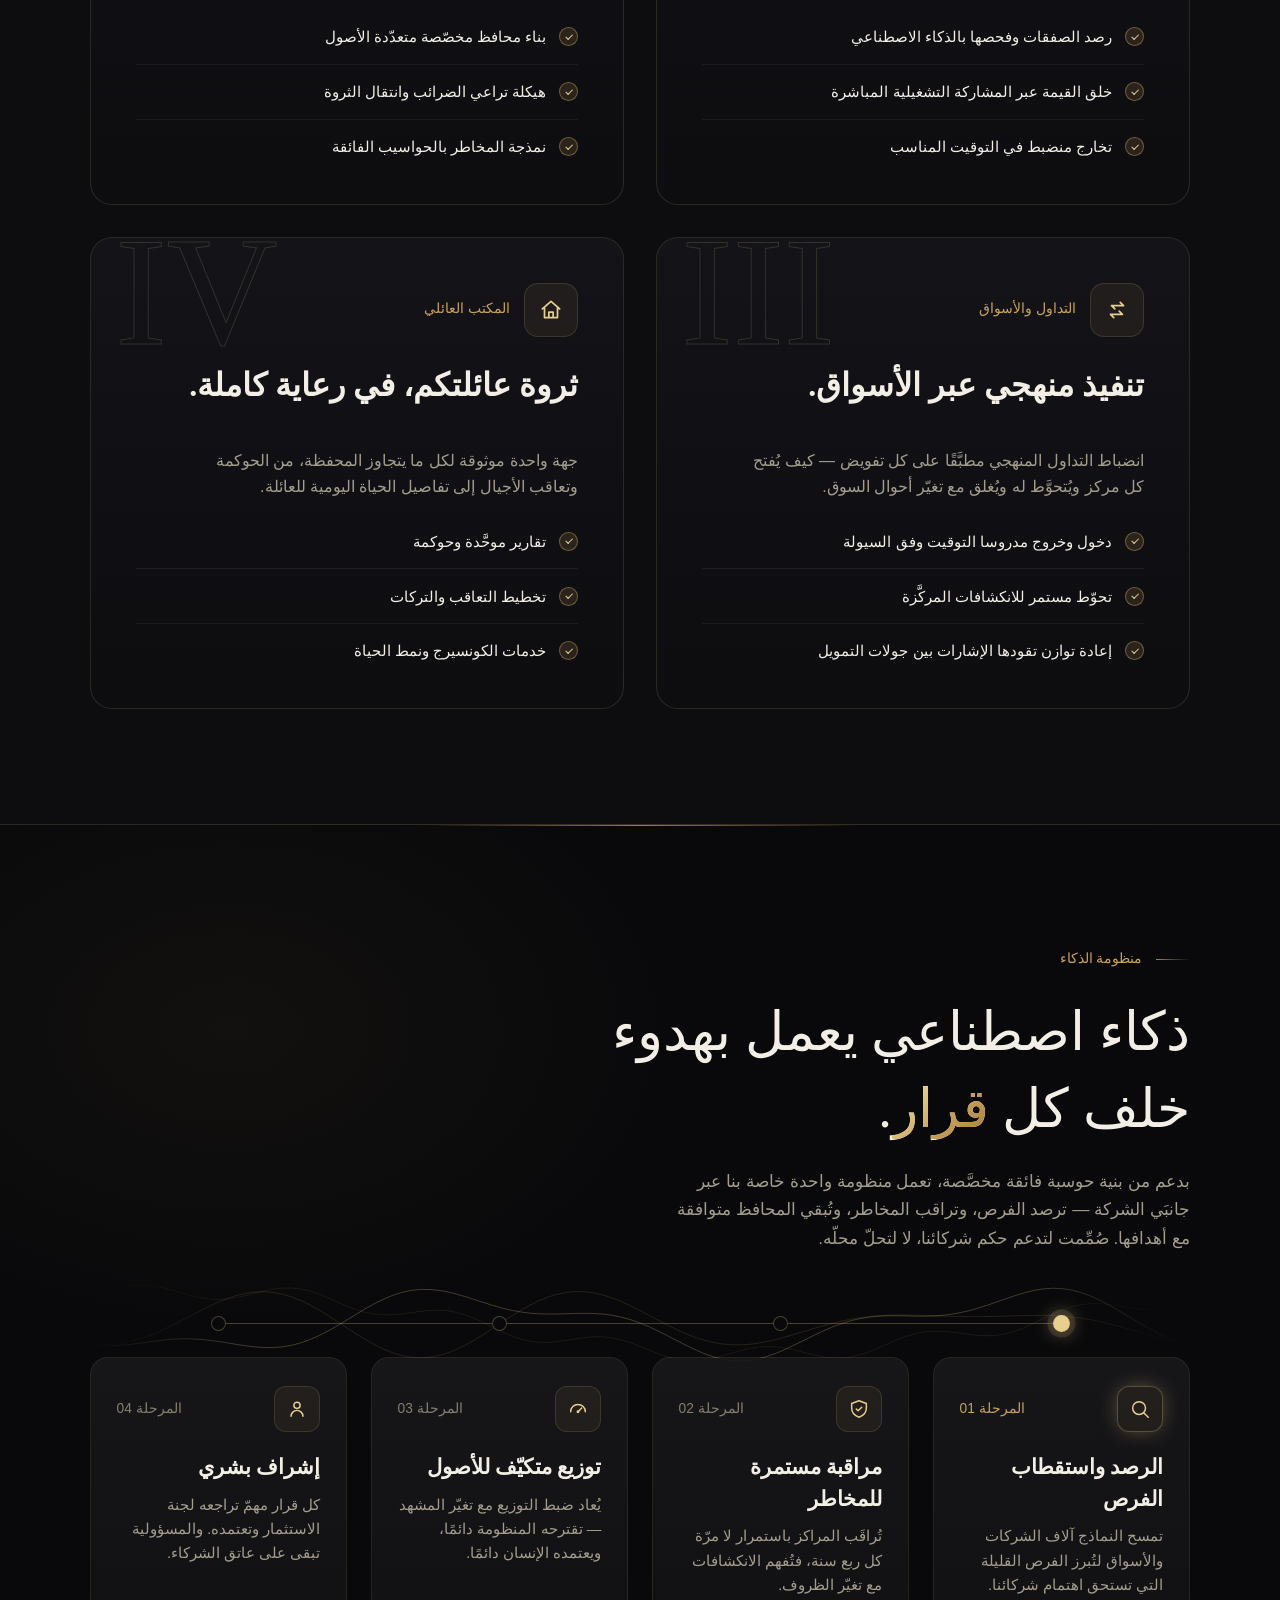
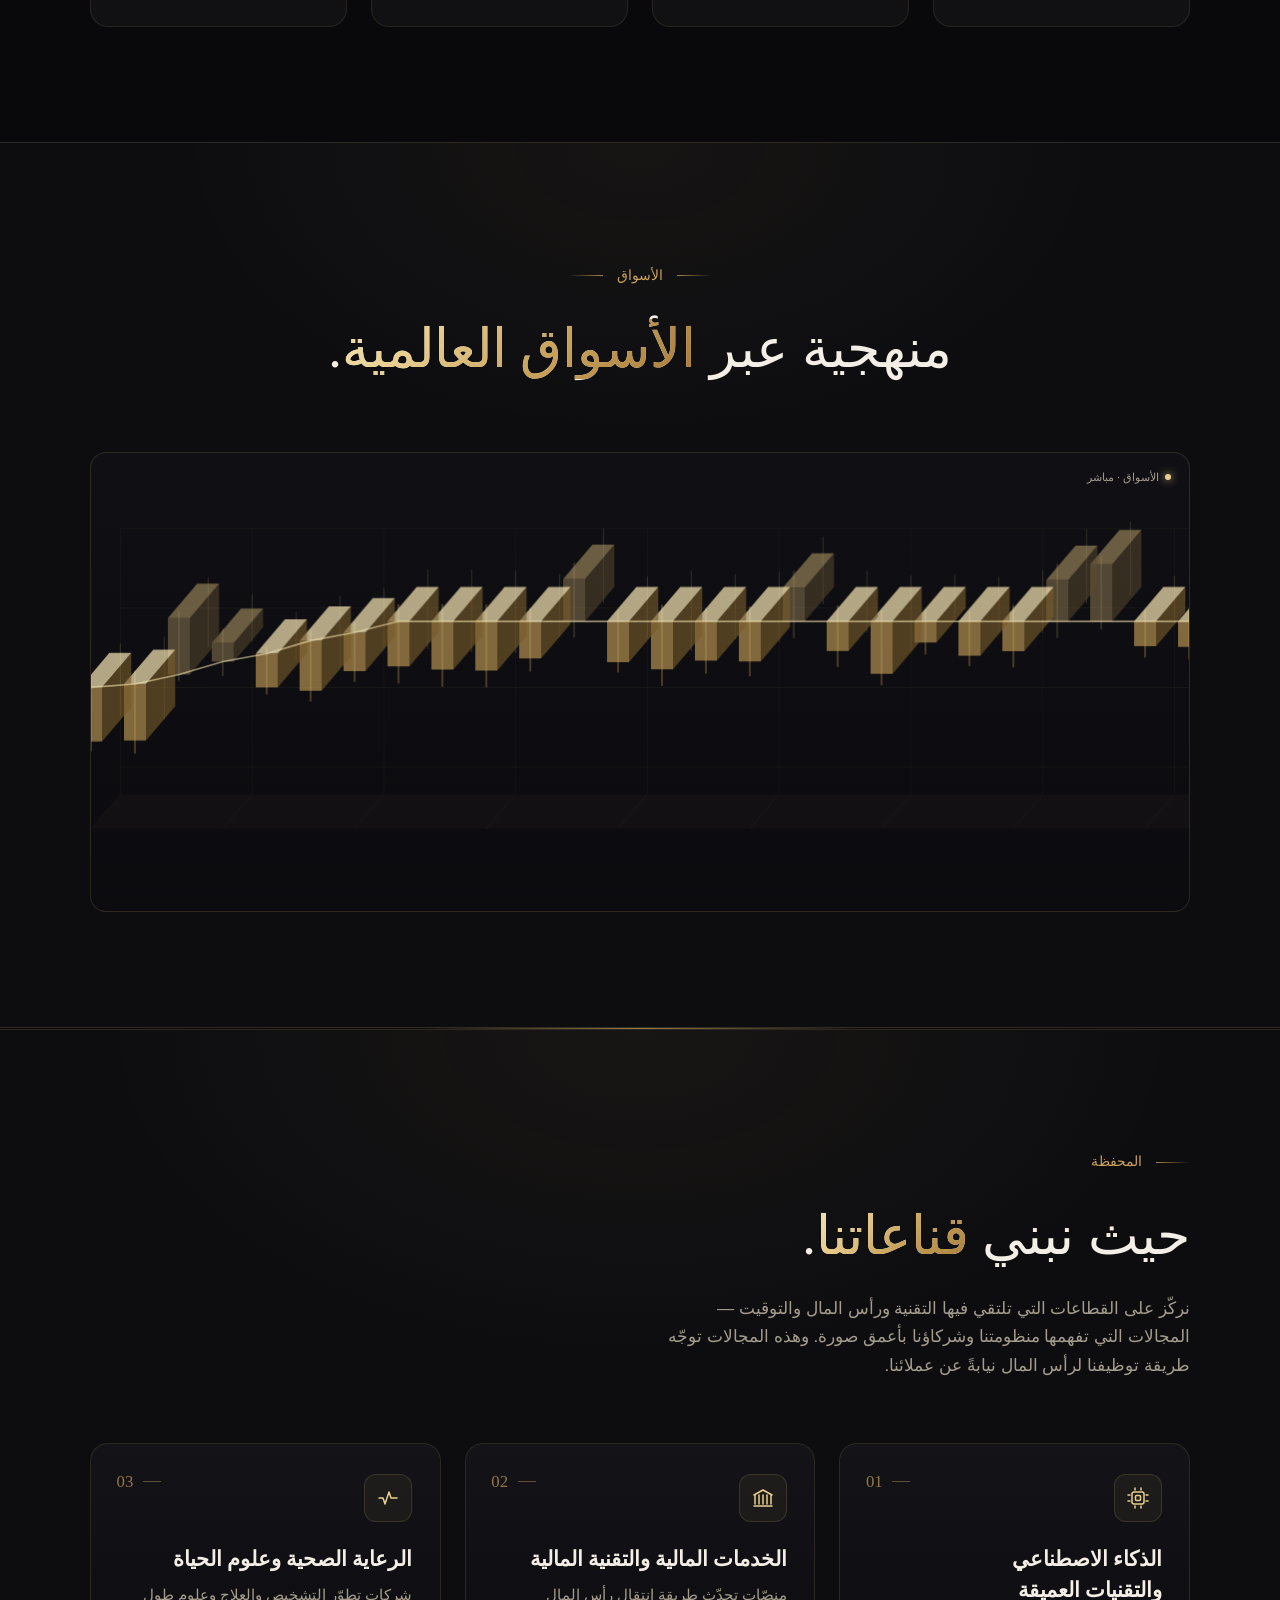
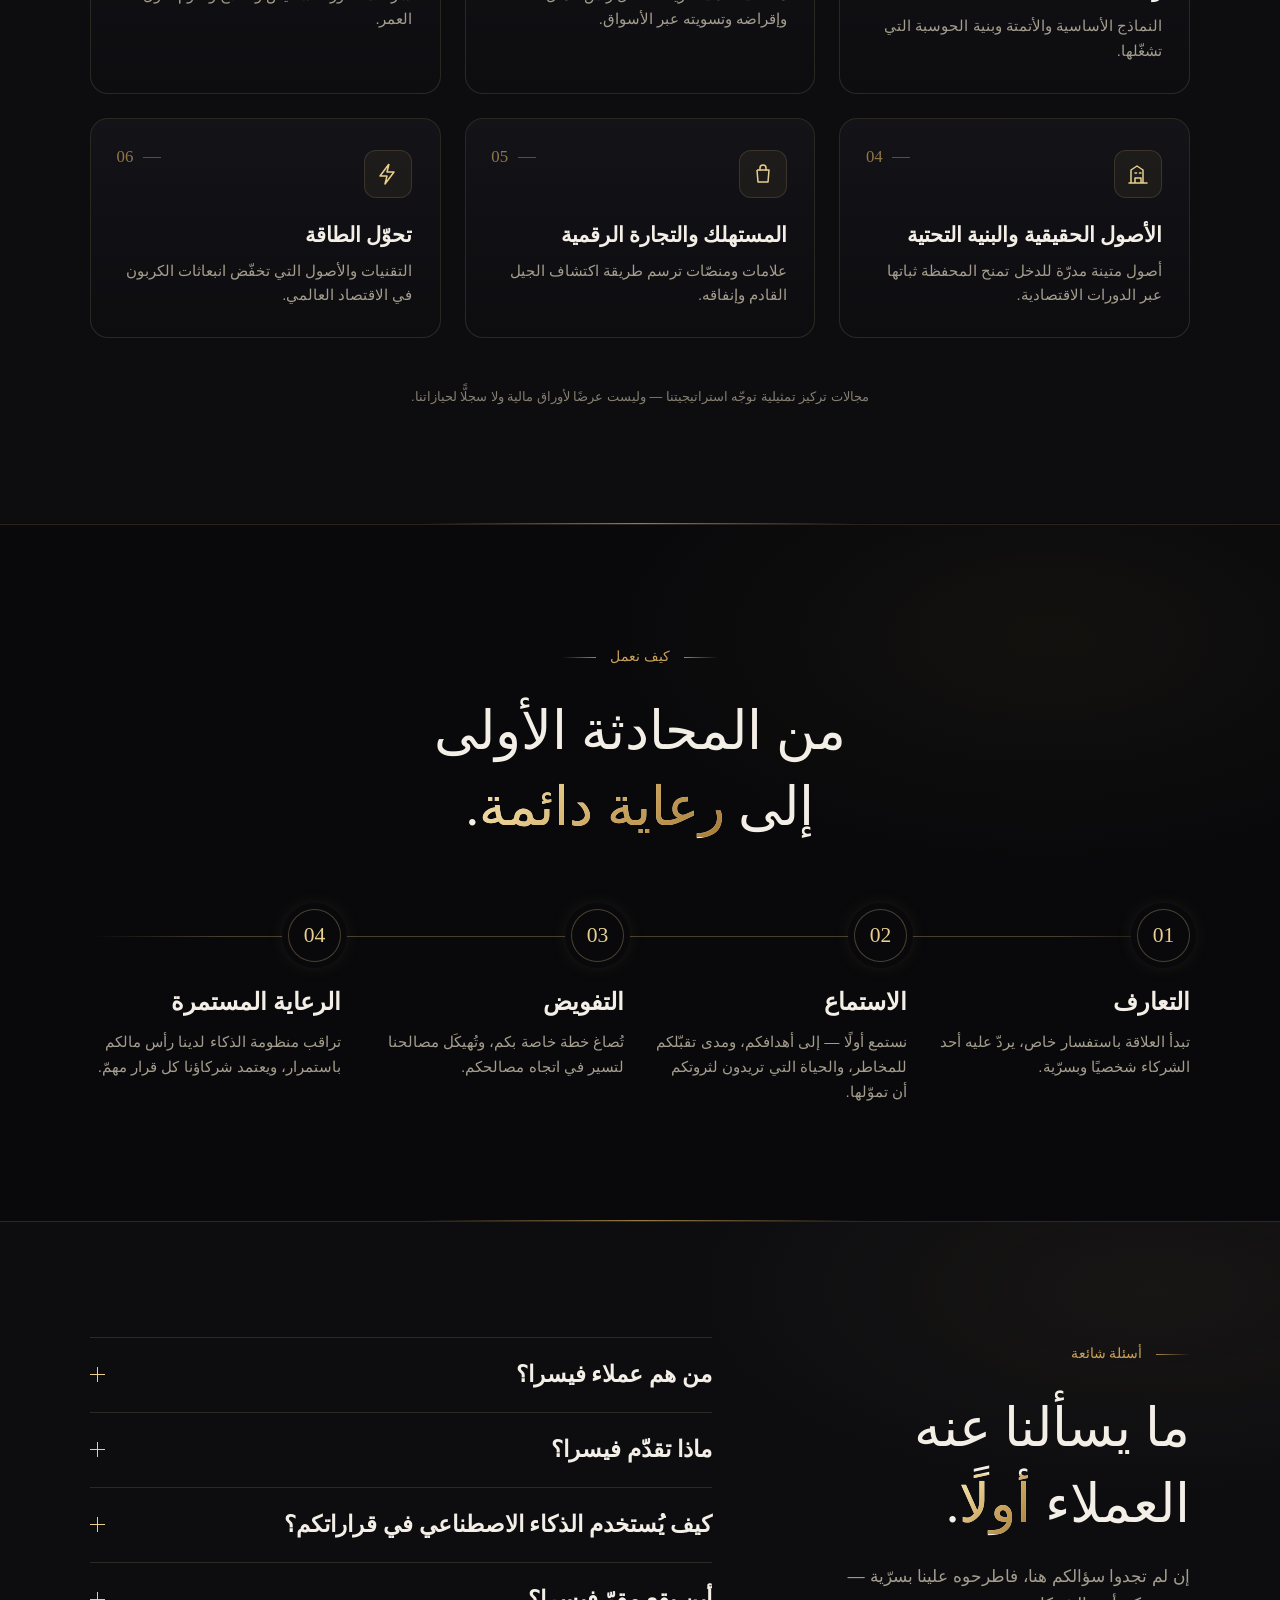
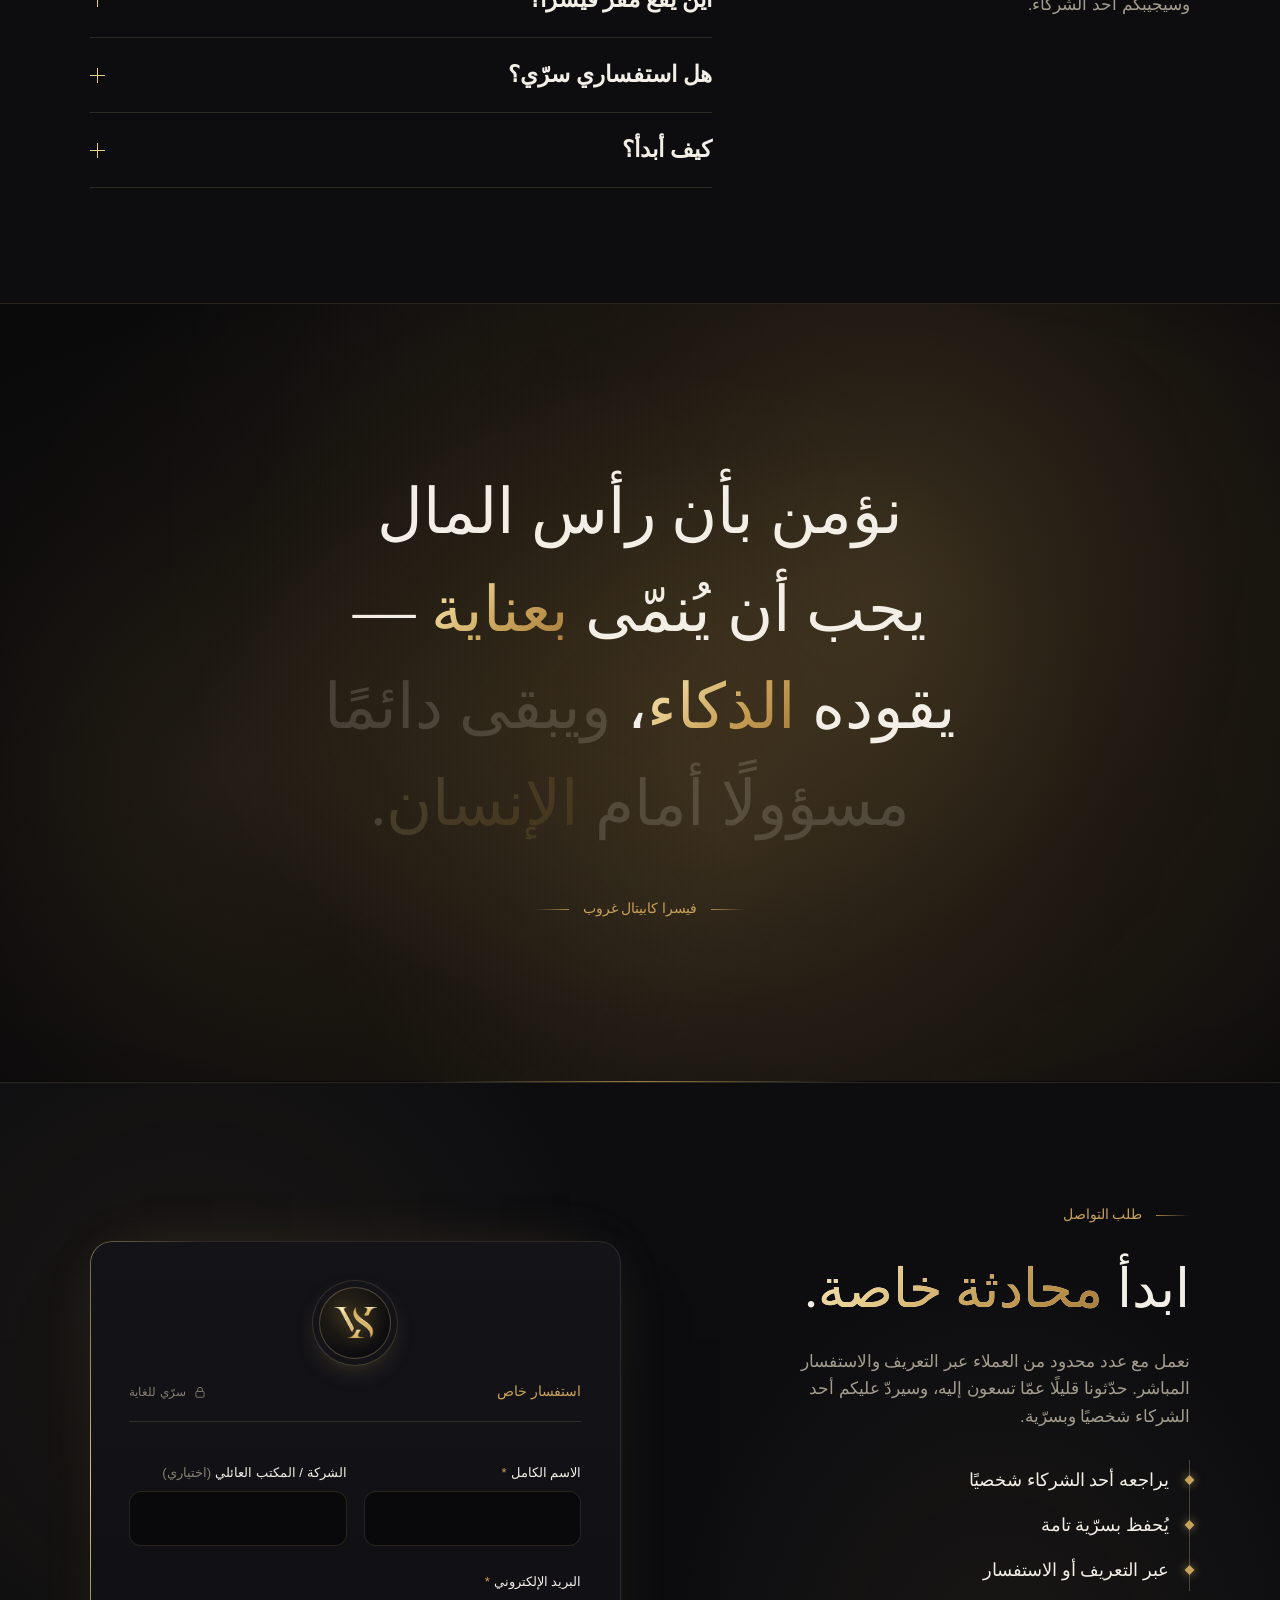
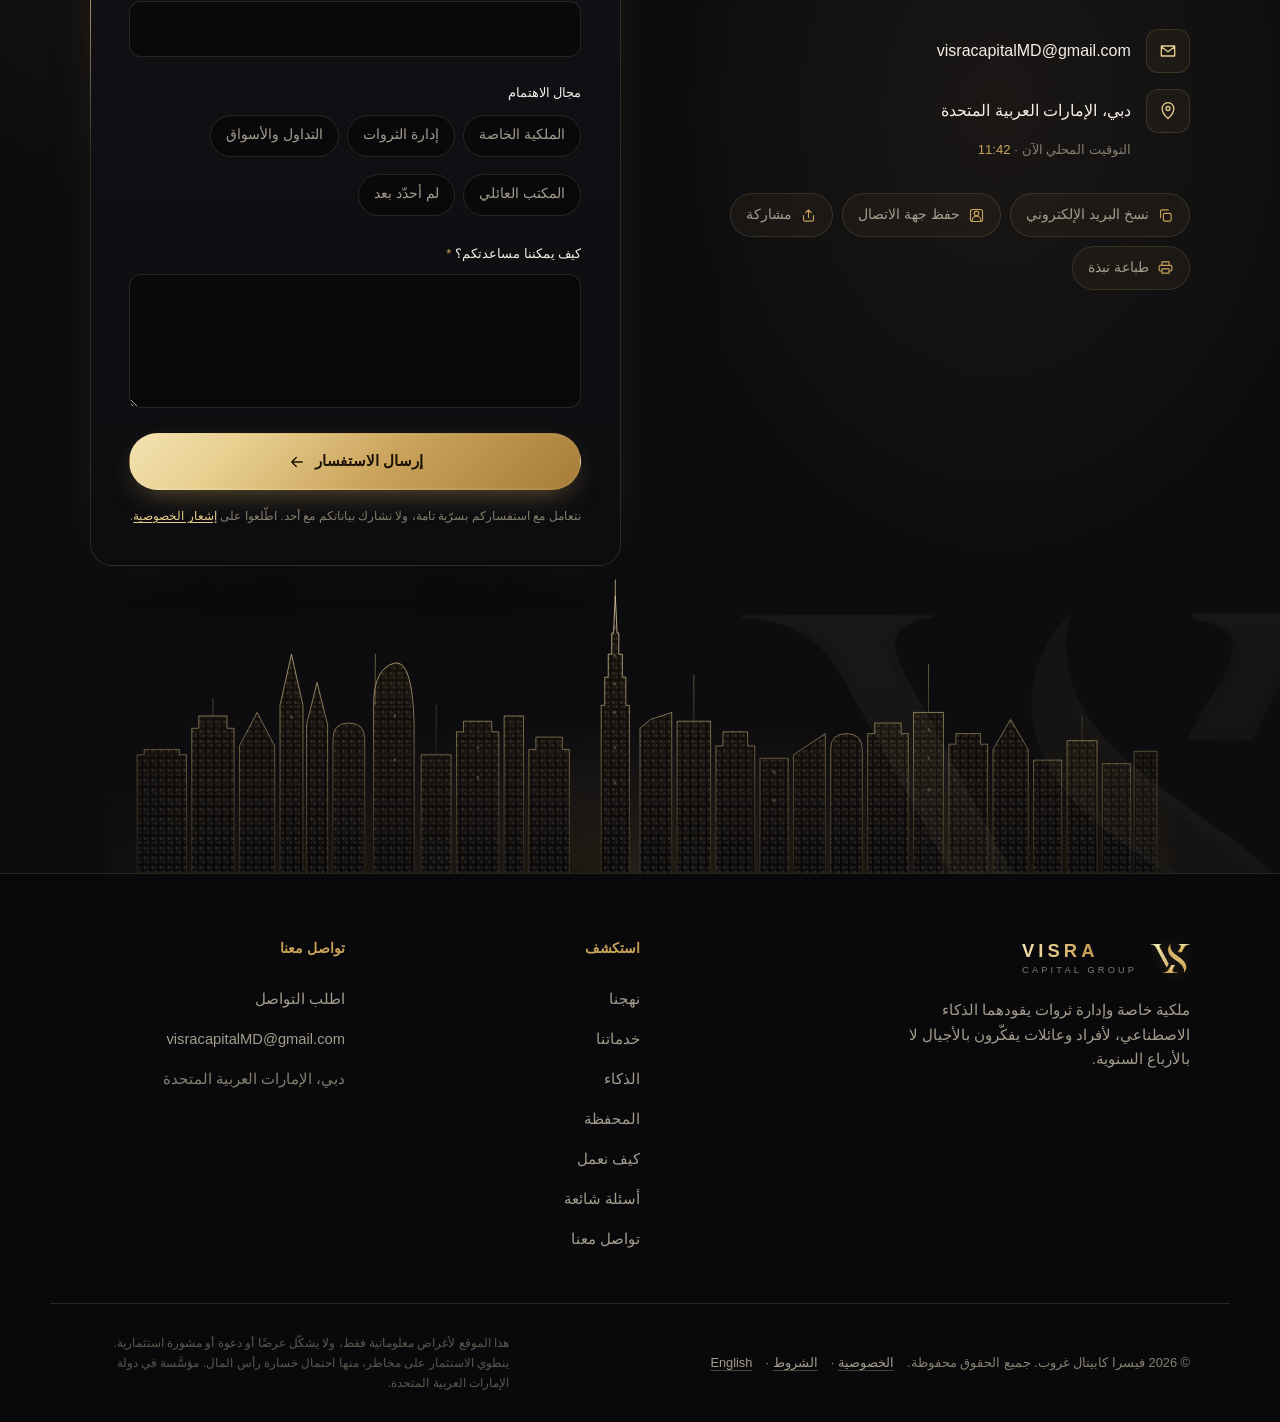
==== commit 0dbc41b6: "Markets: move the chart into its own section and make it a full 3D scene Pulled the chart out of the" ====
--- a/ar.html
+++ b/ar.html
@@ -49,7 +49,7 @@
   <link rel="preconnect" href="https://fonts.gstatic.com" crossorigin />
   <link href="https://fonts.googleapis.com/css2?family=Amiri:wght@400;700&family=IBM+Plex+Sans+Arabic:wght@400;500;600&family=Cormorant+Garamond:ital,wght@0,400;0,500;0,600;1,400;1,500&family=Inter:wght@400;500;600&display=swap" rel="stylesheet" />
 
-  <link rel="stylesheet" href="styles.css?v=202611191432" />
+  <link rel="stylesheet" href="styles.css?v=202611211241" />
   <link rel="icon" type="image/png" sizes="32x32" href="assets/favicon-32.png" />
   <link rel="icon" type="image/png" sizes="192x192" href="assets/icon-192.png" />
   <link rel="apple-touch-icon" href="assets/apple-touch-icon.png" />
@@ -361,12 +361,6 @@
             بدعم من بنية حوسبة فائقة مخصَّصة، تعمل منظومة واحدة خاصة بنا عبر جانبَي الشركة — ترصد الفرص، وتراقب المخاطر، وتُبقي المحافظ متوافقة مع أهدافها. صُمِّمت لتدعم حكم شركائنا، لا لتحلّ محلّه.
           </p>
         </header>
-
-        <!-- Decorative markets motif (for looks only — abstract, not real data) -->
-        <div class="market" aria-hidden="true">
-          <canvas class="chart"></canvas>
-          <span class="market__tag">الأسواق · مباشر</span>
-        </div>
 
         <div class="pipeline">
           <svg class="pipeline__wave" viewBox="0 0 1200 240" preserveAspectRatio="none" aria-hidden="true">
@@ -433,6 +427,20 @@
       </div>
     </section>
 
+    <!-- ============ MARKETS (decorative 3D chart — for looks, not real data) ============ -->
+    <section class="markets" id="markets" aria-labelledby="markets-title">
+      <div class="wrap">
+        <header class="section-head section-head--center">
+          <p class="eyebrow eyebrow--center"><span class="eyebrow__line" aria-hidden="true"></span>الأسواق<span class="eyebrow__line" aria-hidden="true"></span></p>
+          <h2 class="section-title" id="markets-title">منهجية عبر <em>الأسواق العالمية</em>.</h2>
+        </header>
+        <div class="market market--full" aria-hidden="true">
+          <canvas class="chart"></canvas>
+          <span class="market__tag">الأسواق · مباشر</span>
+        </div>
+      </div>
+    </section>
+
     <!-- ============ PORTFOLIO ============ -->
     <section class="portfolio" id="portfolio" aria-labelledby="portfolio-title">
       <div class="wrap">
@@ -847,6 +855,6 @@
   </div>
 
 
-  <script src="script.js?v=202611191432"></script>
+  <script src="script.js?v=202611211241"></script>
 </body>
 </html>
--- a/styles.css
+++ b/styles.css
@@ -2474,3 +2474,19 @@
           mask-image: radial-gradient(135% 100% at 50% 50%, #000 52%, transparent 100%);
 }
 .manifesto > .wrap { position: relative; z-index: 1; }
+
+/* =========================================================
+   Markets — standalone section with the full 3D chart
+   ========================================================= */
+.markets {
+  padding-block: clamp(4.5rem, 9vw, 7.5rem);
+  background: radial-gradient(60% 55% at 50% 0%, rgba(201, 162, 90, 0.05), transparent 60%), var(--bg-2);
+  border-block: 1px solid var(--line);
+  overflow: hidden;
+}
+.market--full {
+  height: clamp(300px, 44vw, 460px);
+  margin-top: clamp(2rem, 4vw, 3.25rem);
+}
+.market--full .market__tag { top: 1rem; left: 1.1rem; font-size: 0.68rem; }
+[dir="rtl"] .market--full .market__tag { left: auto; right: 1.1rem; }
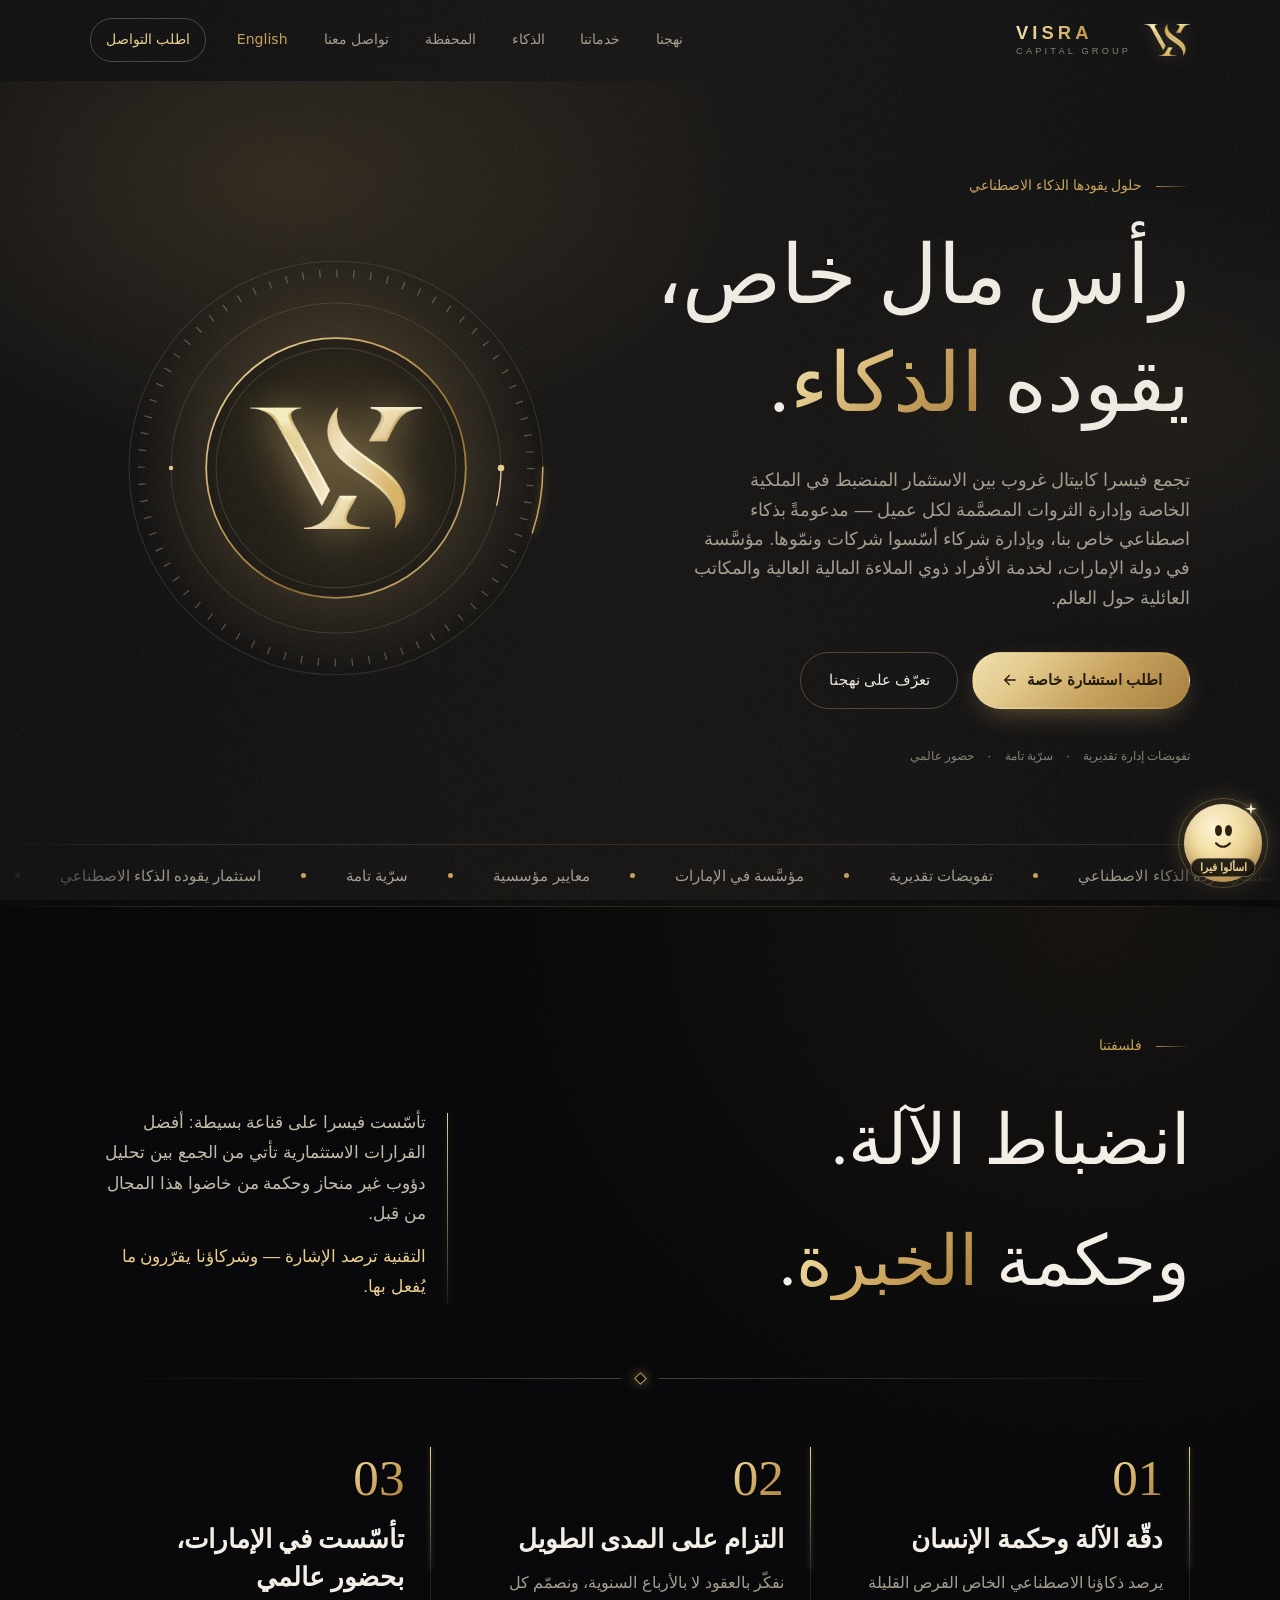
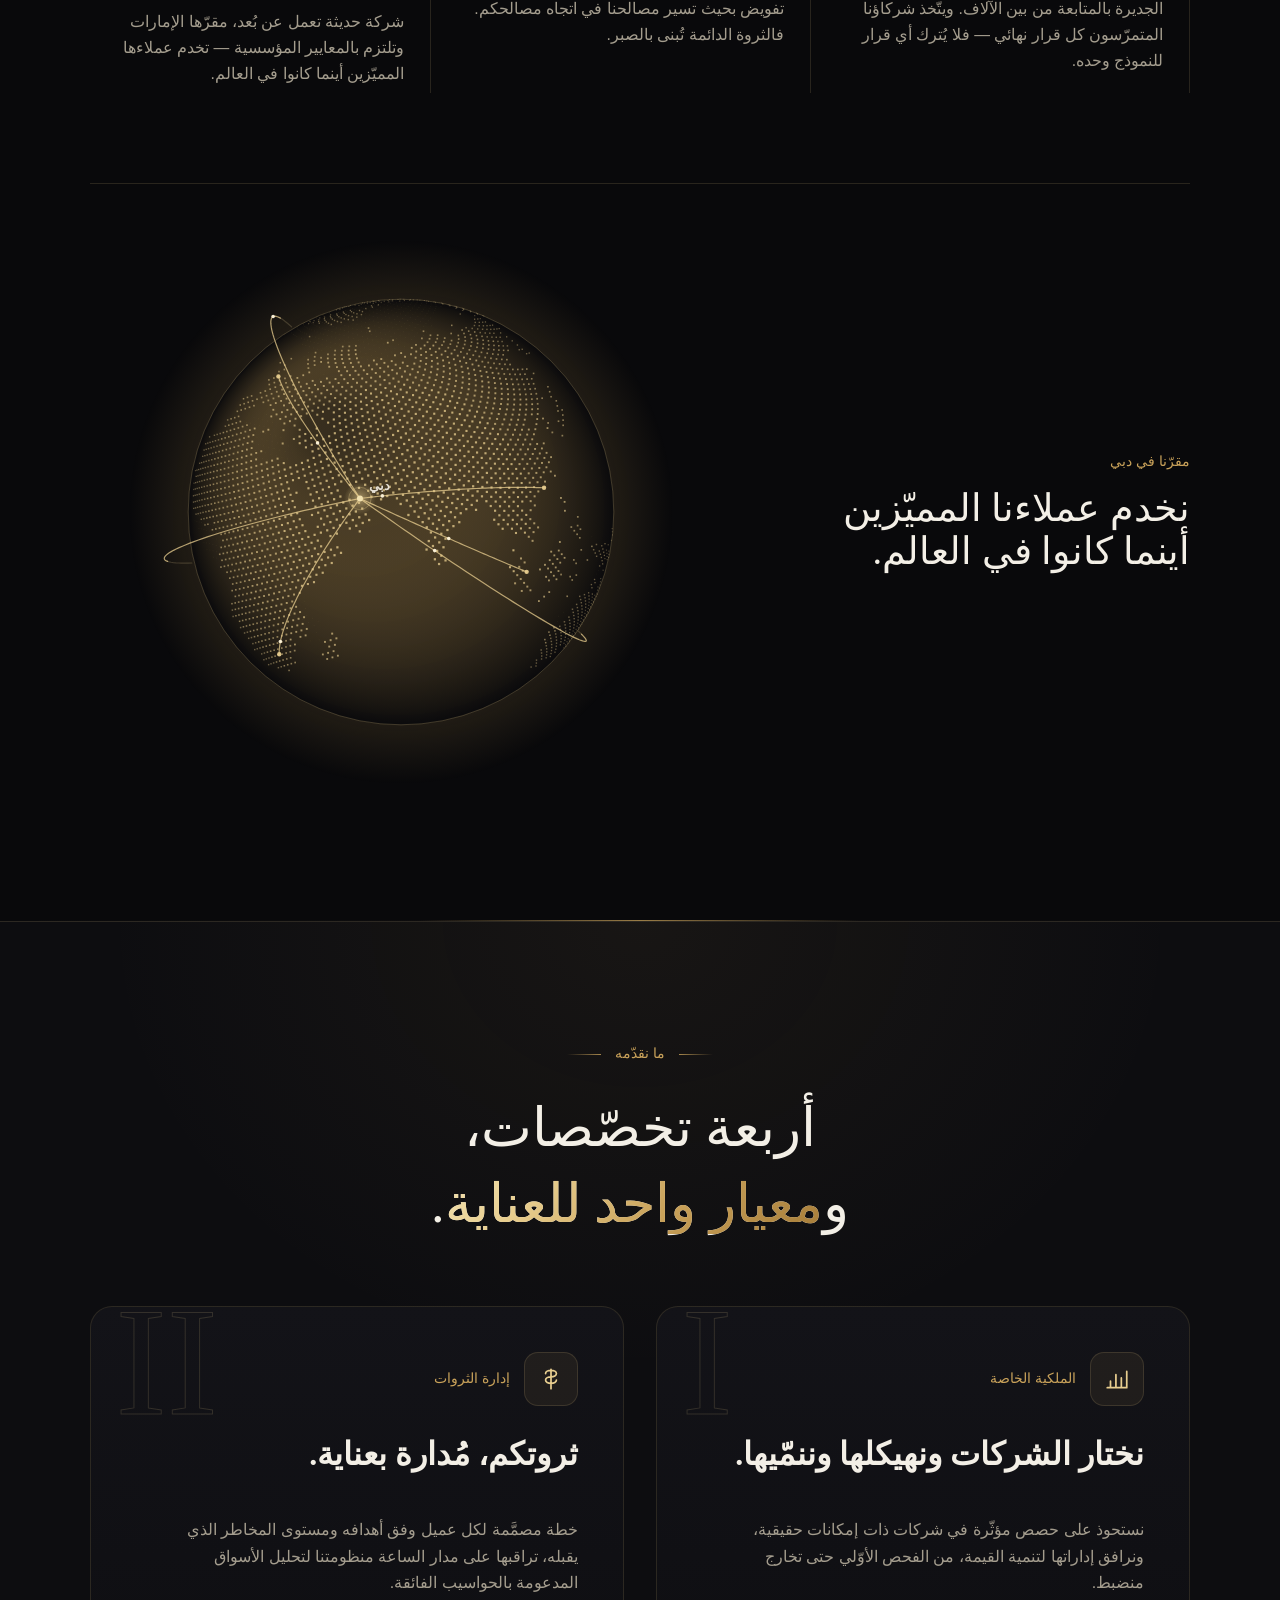
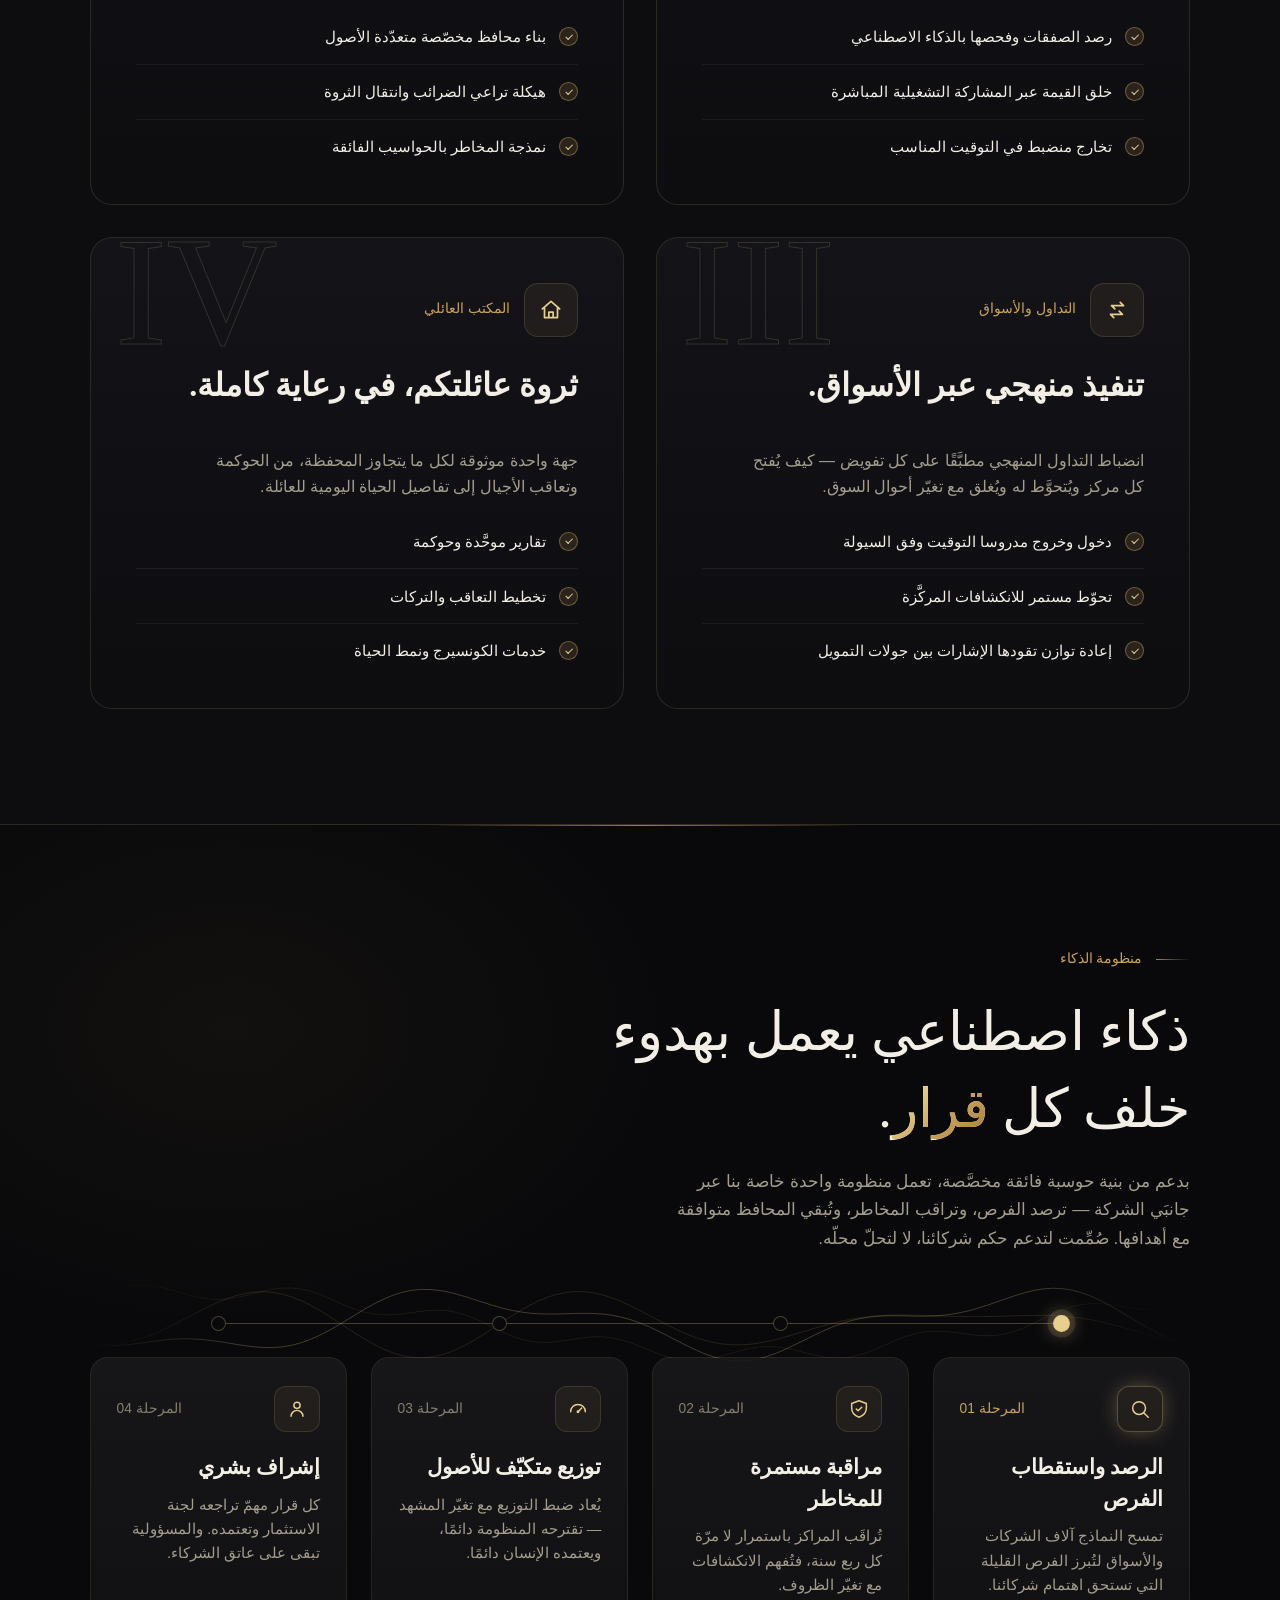
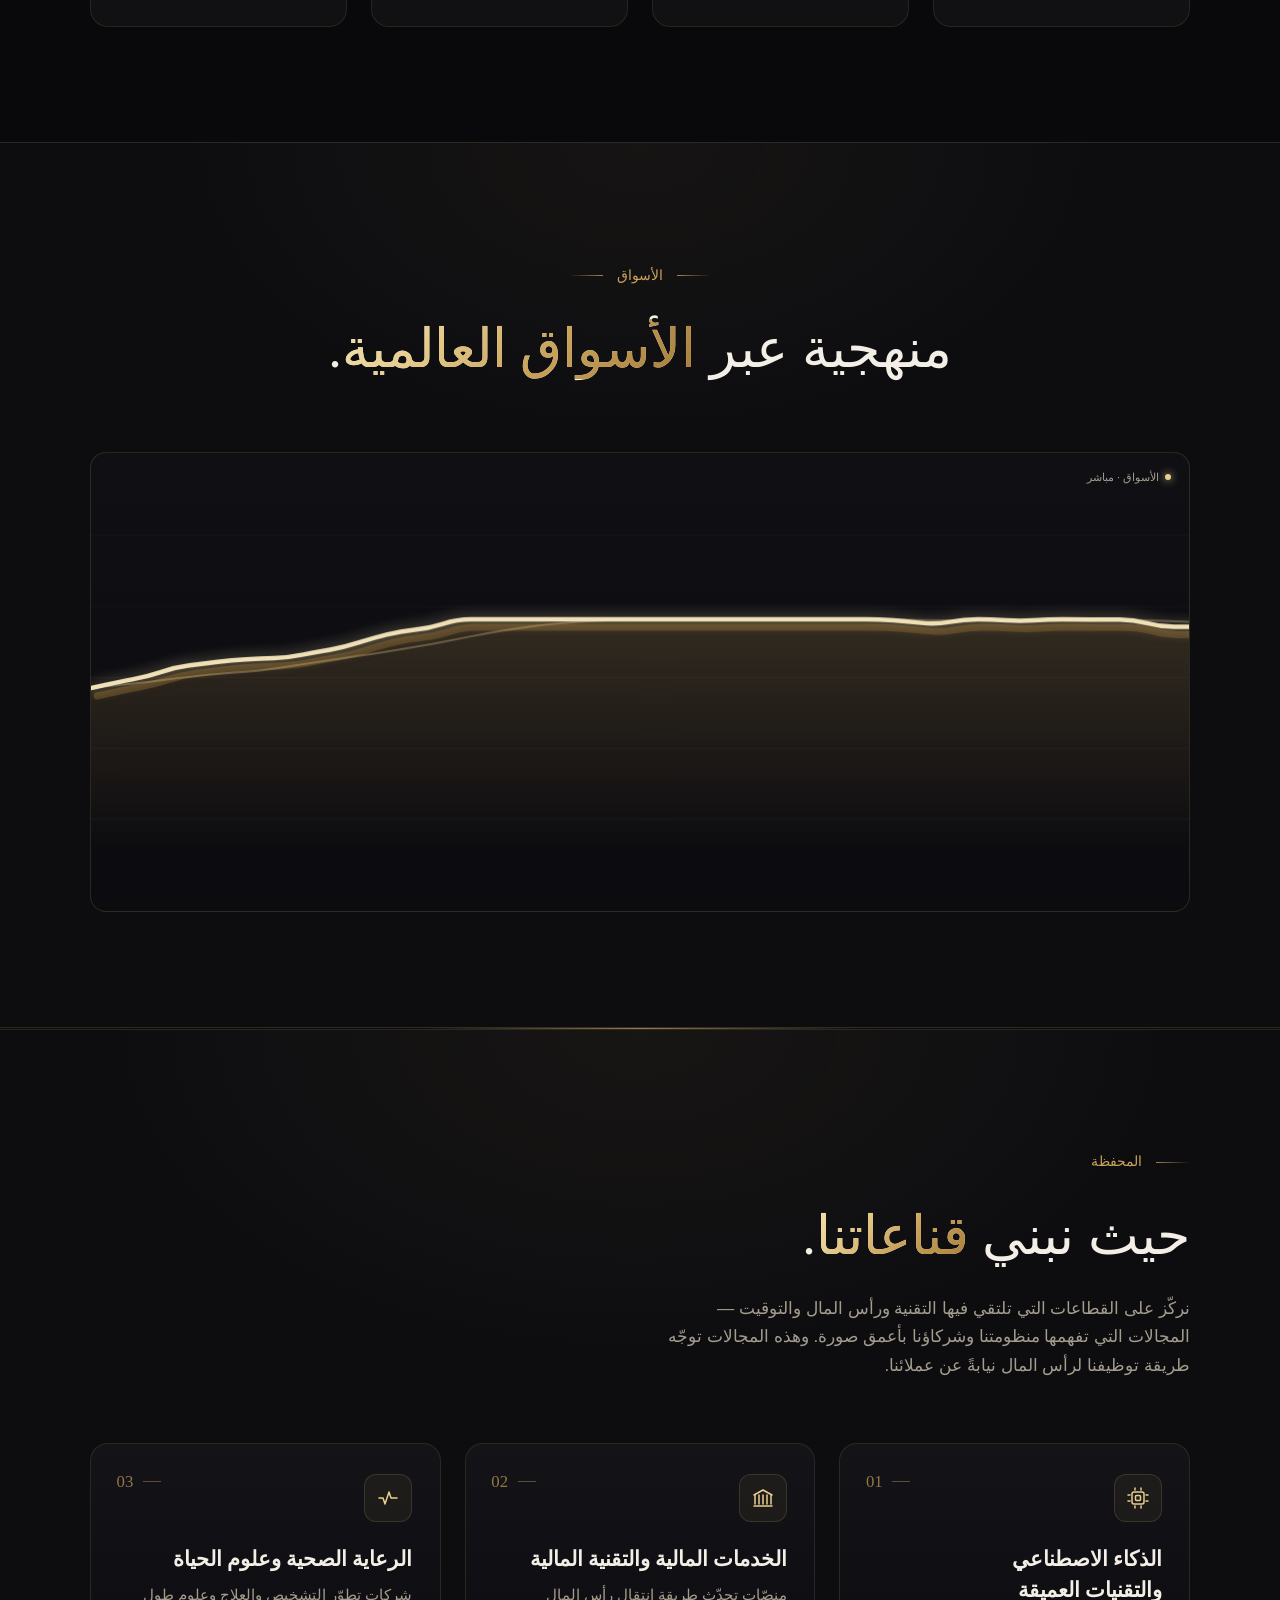
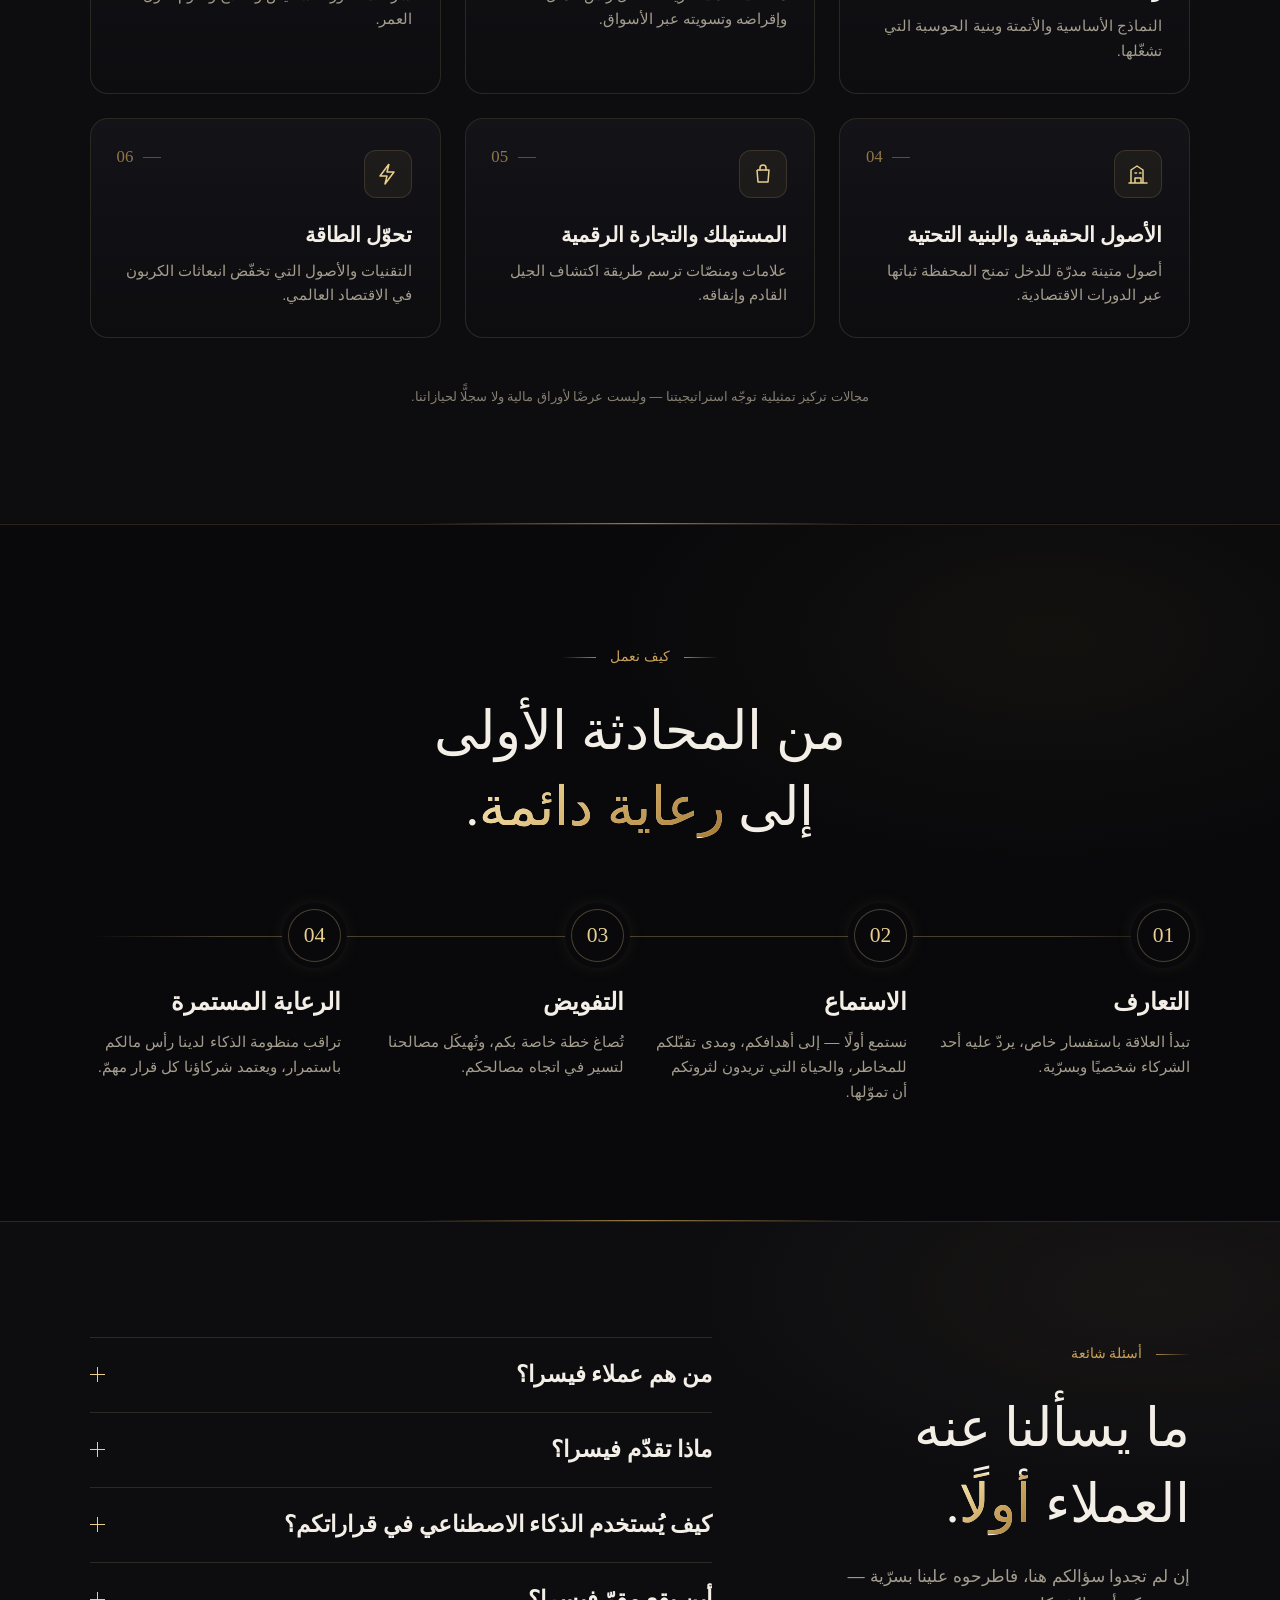
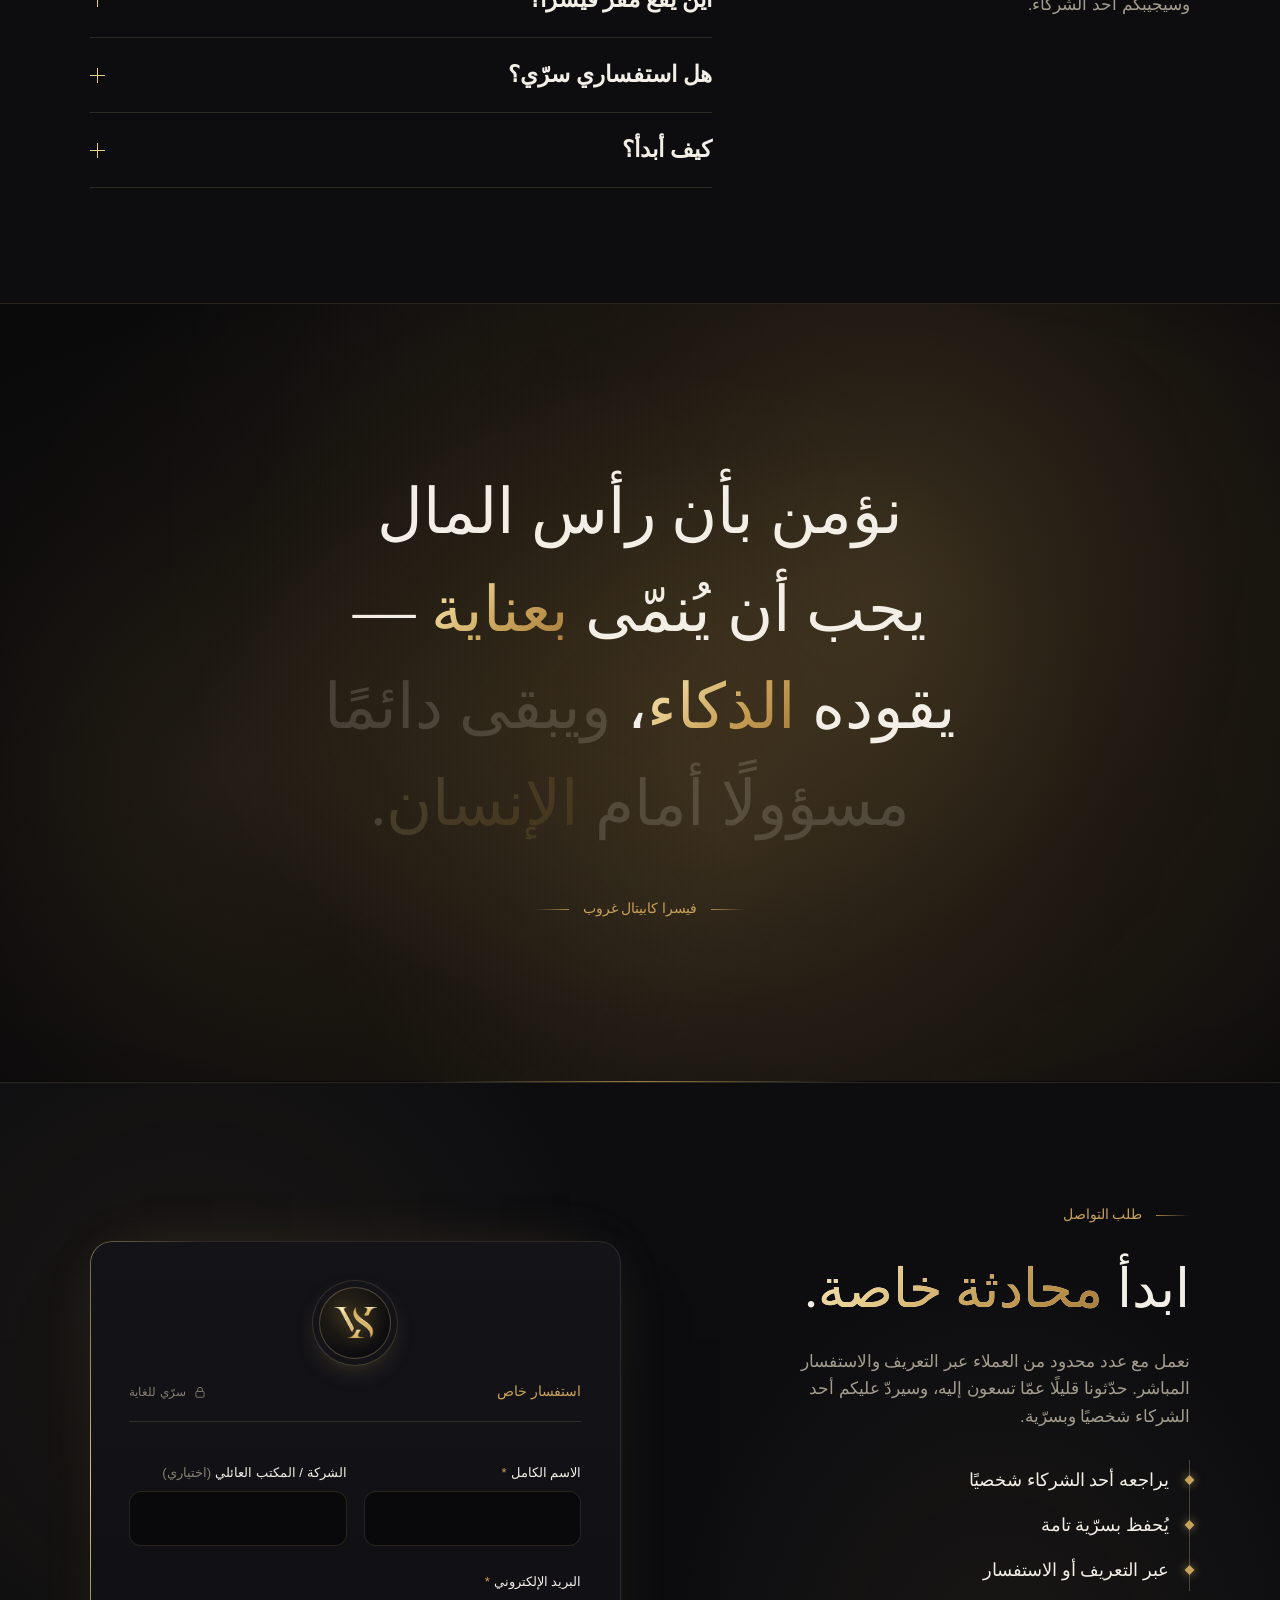
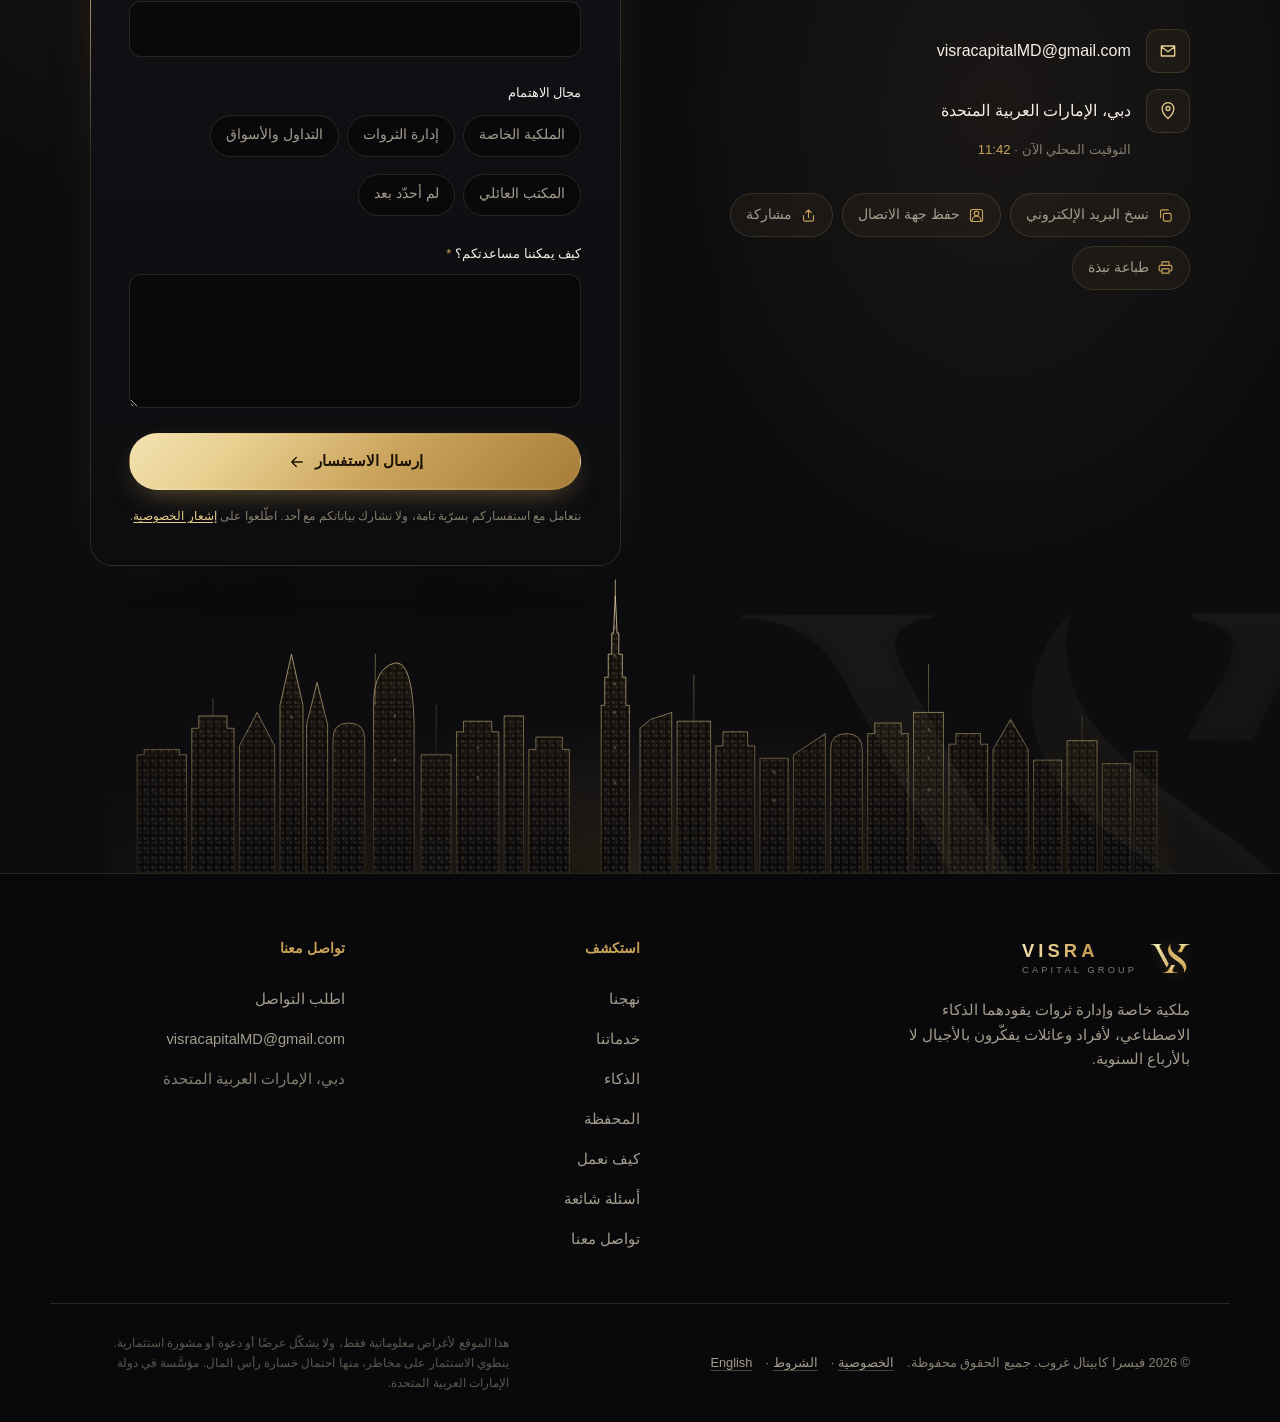
==== commit bec2ab51: "Markets chart: swap the busy candlesticks for a bold glowing line chart The 3D candlesticks read as " ====
--- a/ar.html
+++ b/ar.html
@@ -49,7 +49,7 @@
   <link rel="preconnect" href="https://fonts.gstatic.com" crossorigin />
   <link href="https://fonts.googleapis.com/css2?family=Amiri:wght@400;700&family=IBM+Plex+Sans+Arabic:wght@400;500;600&family=Cormorant+Garamond:ital,wght@0,400;0,500;0,600;1,400;1,500&family=Inter:wght@400;500;600&display=swap" rel="stylesheet" />
 
-  <link rel="stylesheet" href="styles.css?v=202611211241" />
+  <link rel="stylesheet" href="styles.css?v=202611211246" />
   <link rel="icon" type="image/png" sizes="32x32" href="assets/favicon-32.png" />
   <link rel="icon" type="image/png" sizes="192x192" href="assets/icon-192.png" />
   <link rel="apple-touch-icon" href="assets/apple-touch-icon.png" />
@@ -855,6 +855,6 @@
   </div>
 
 
-  <script src="script.js?v=202611211241"></script>
+  <script src="script.js?v=202611211246"></script>
 </body>
 </html>
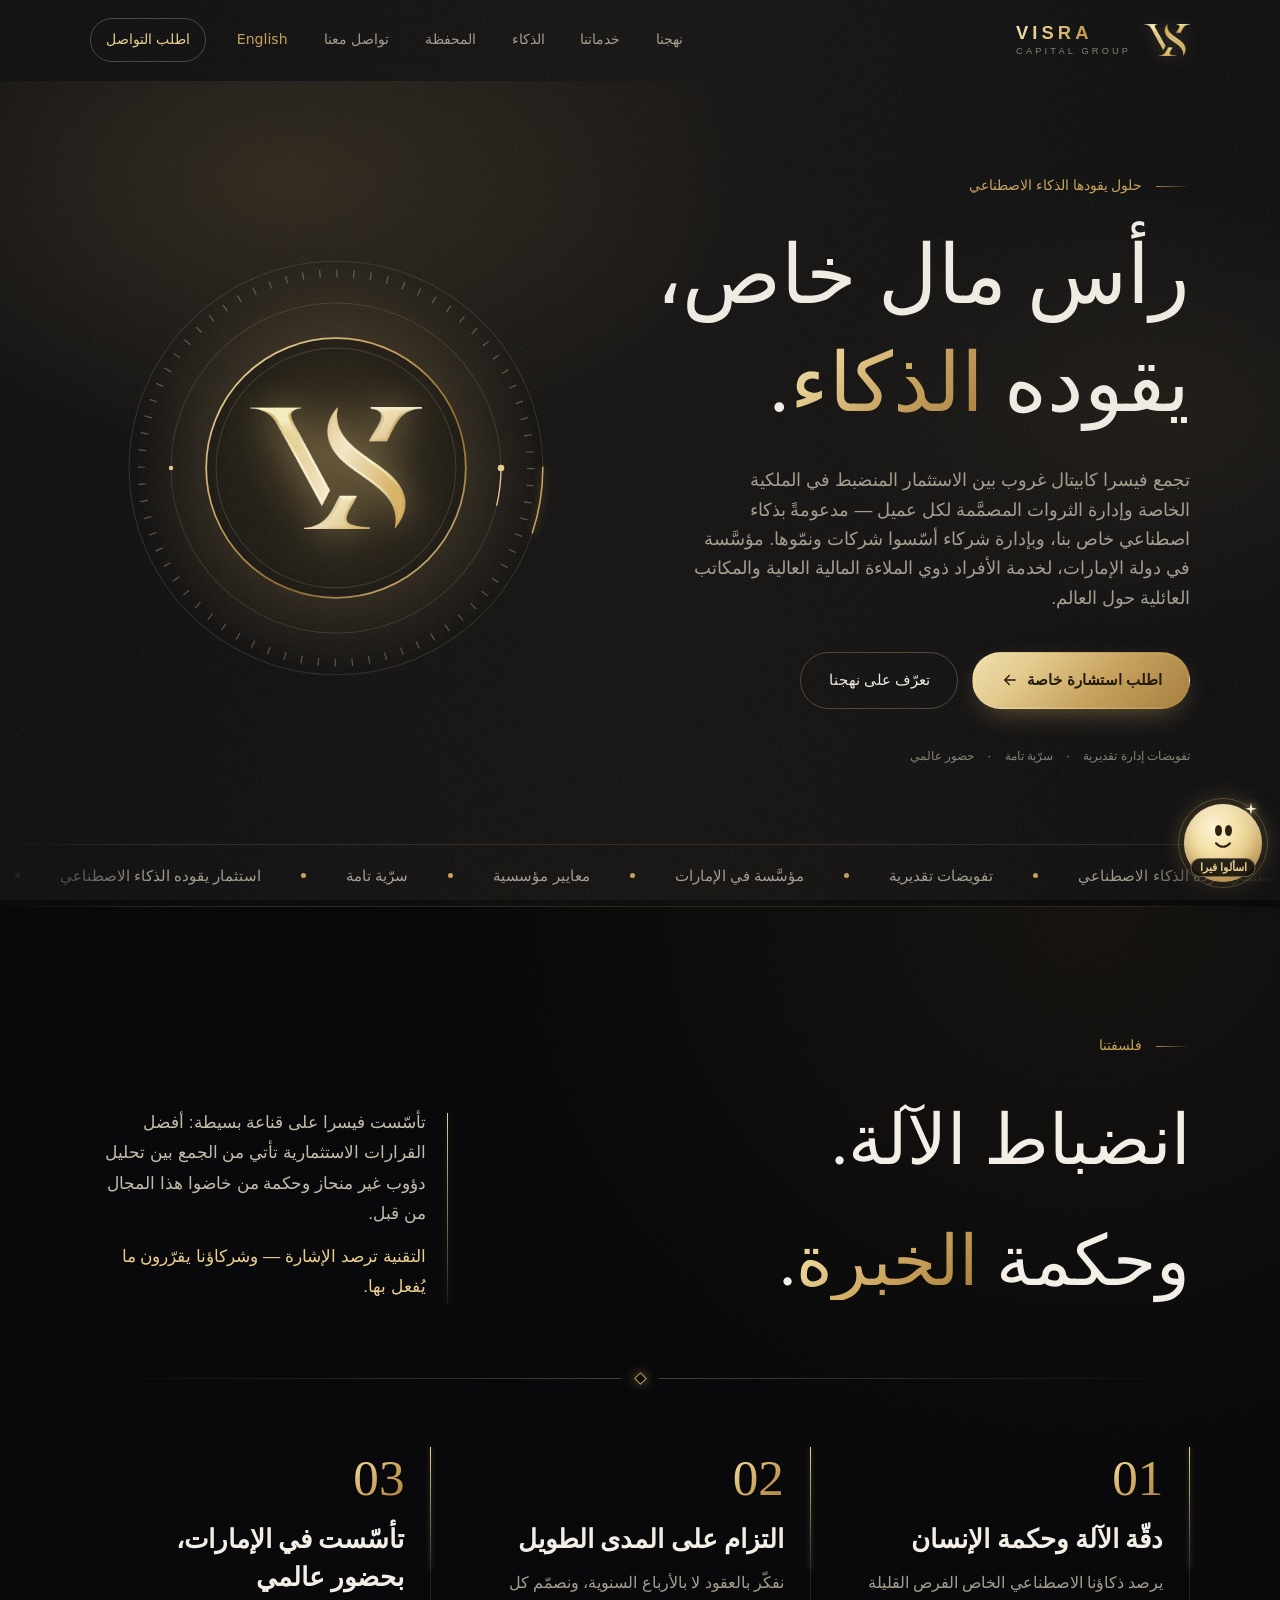
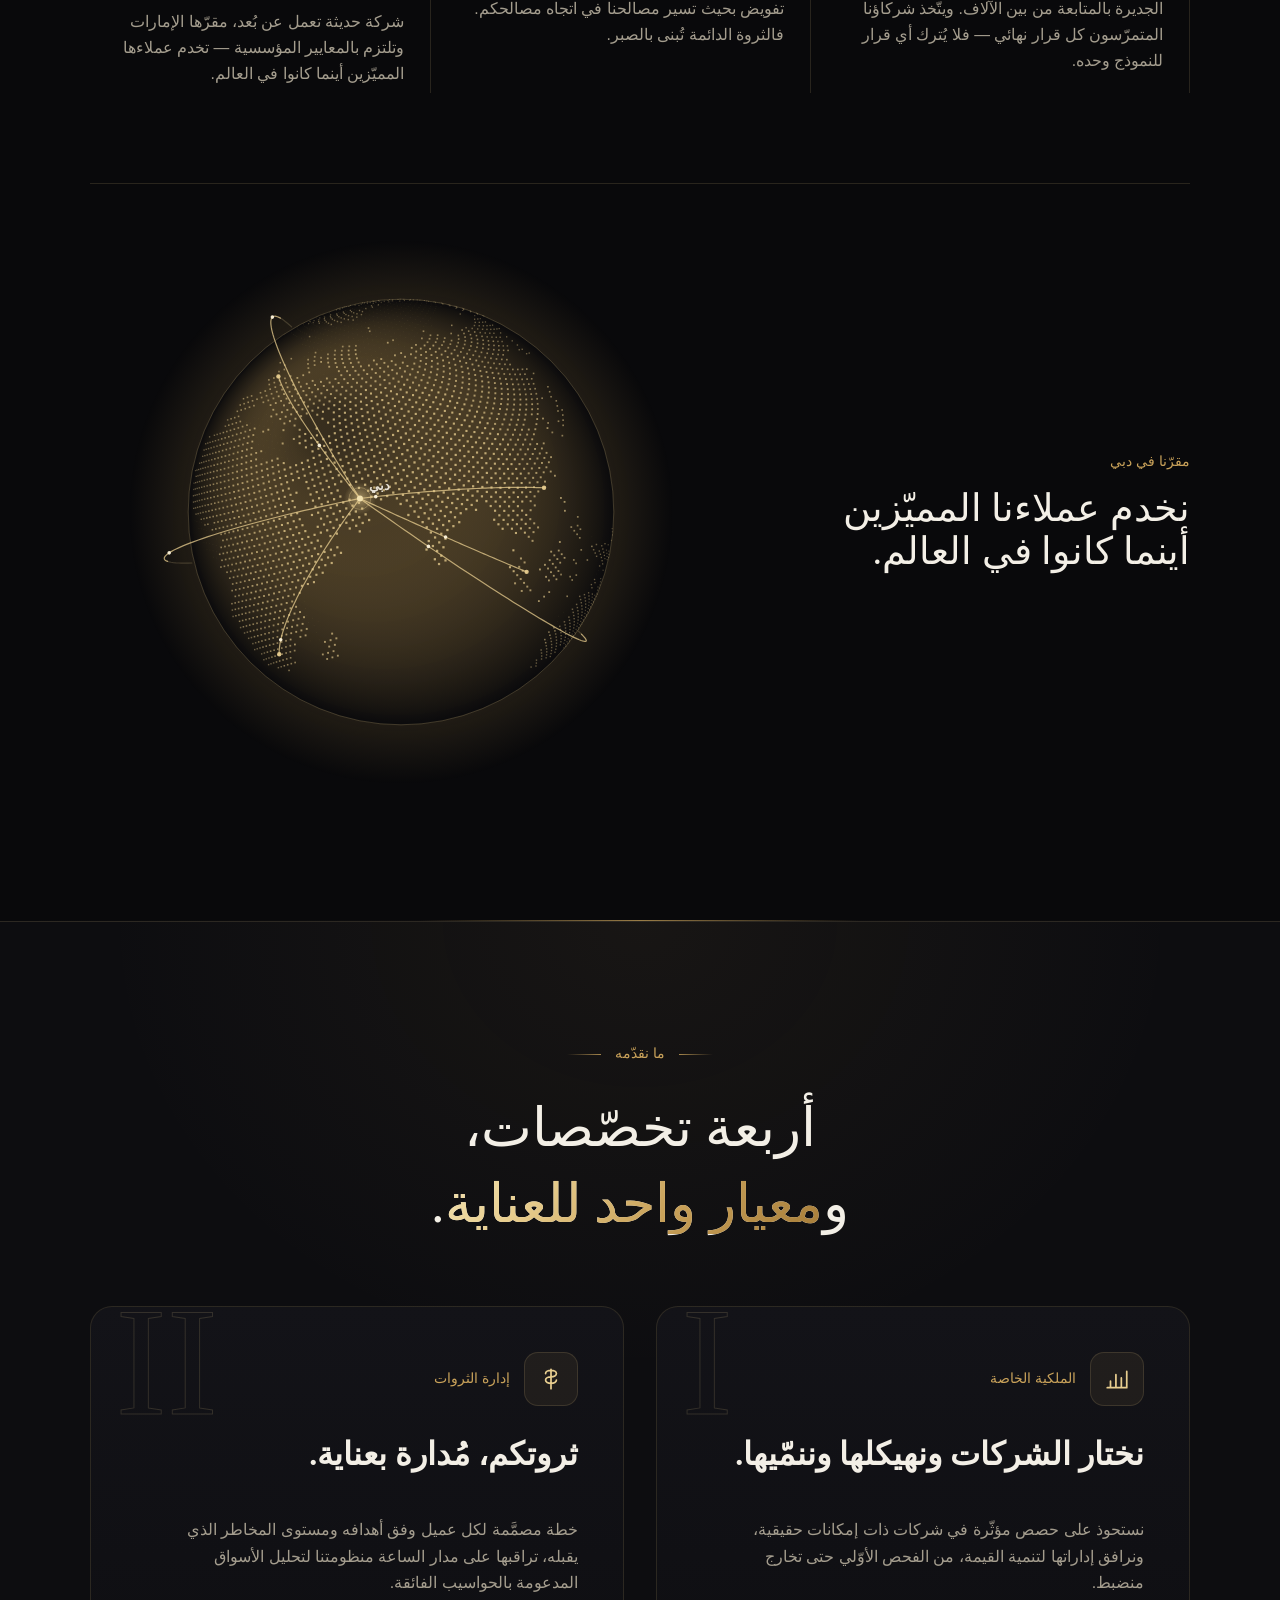
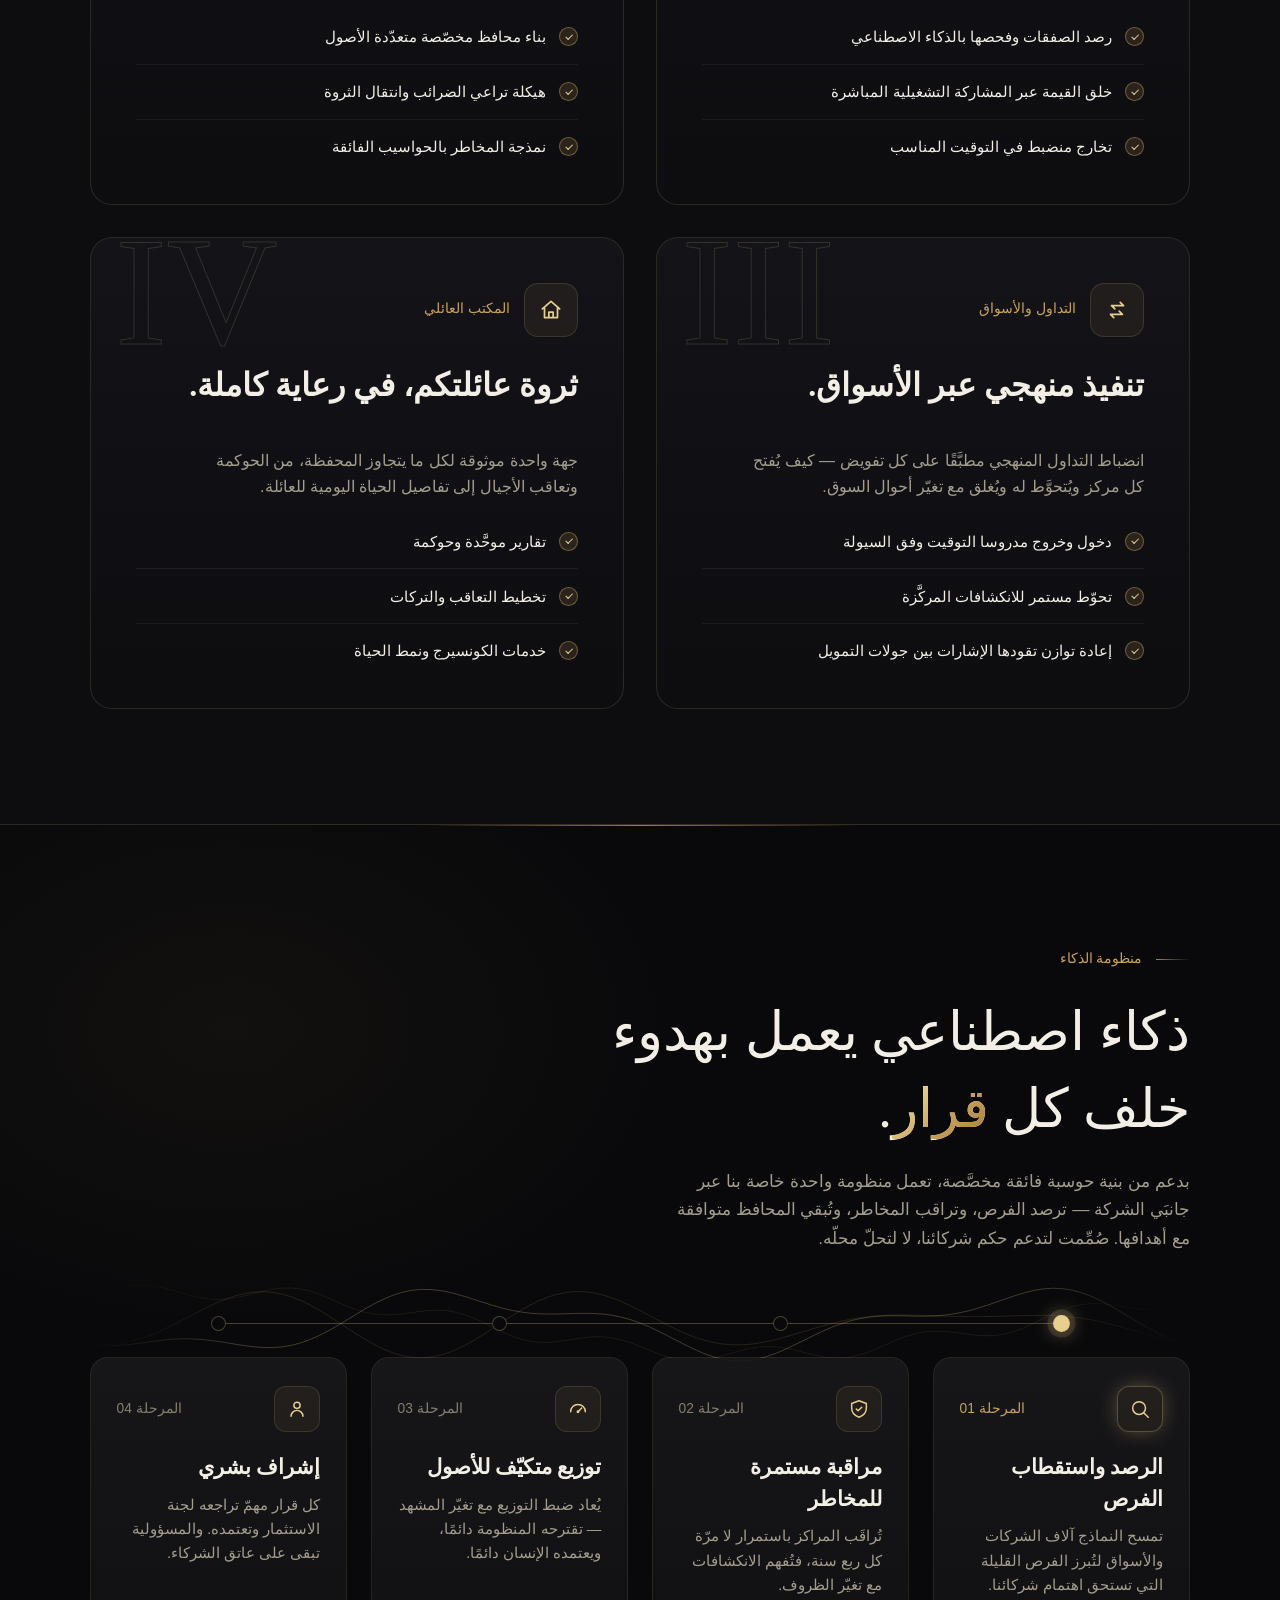
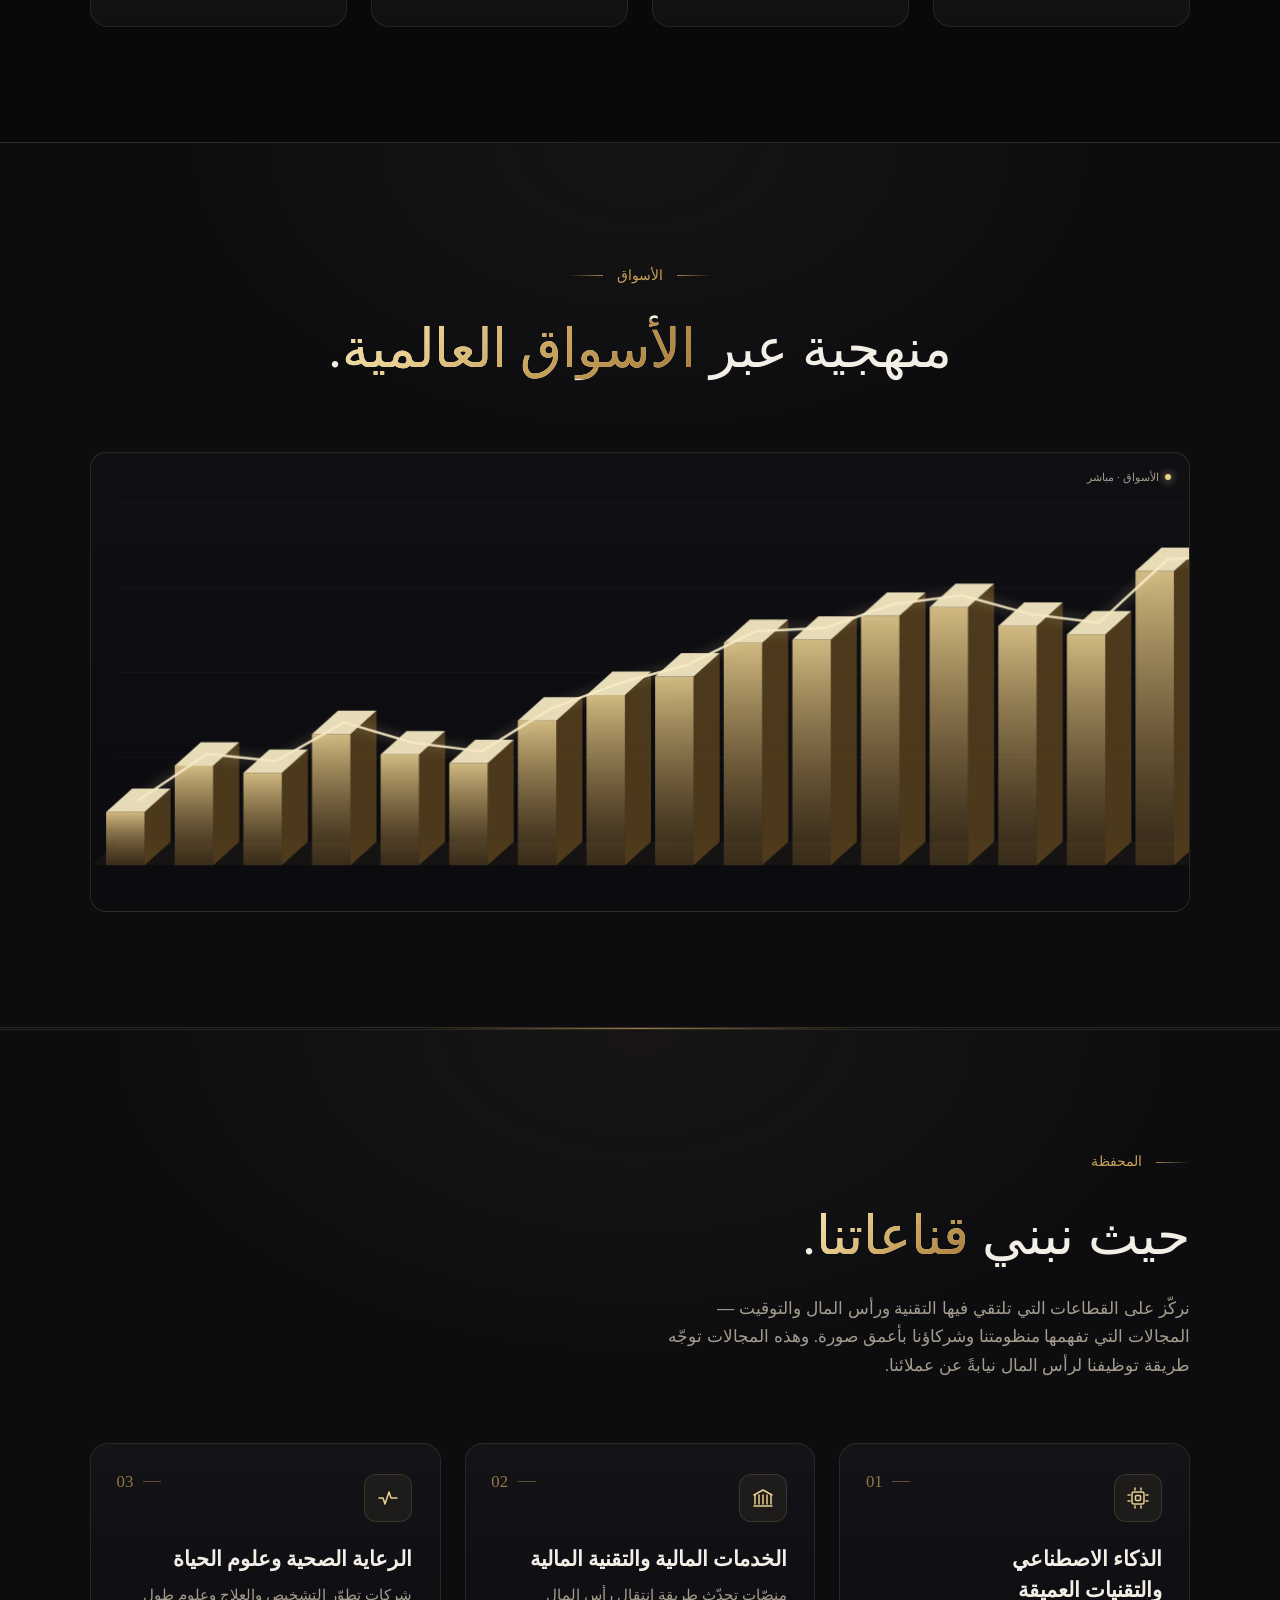
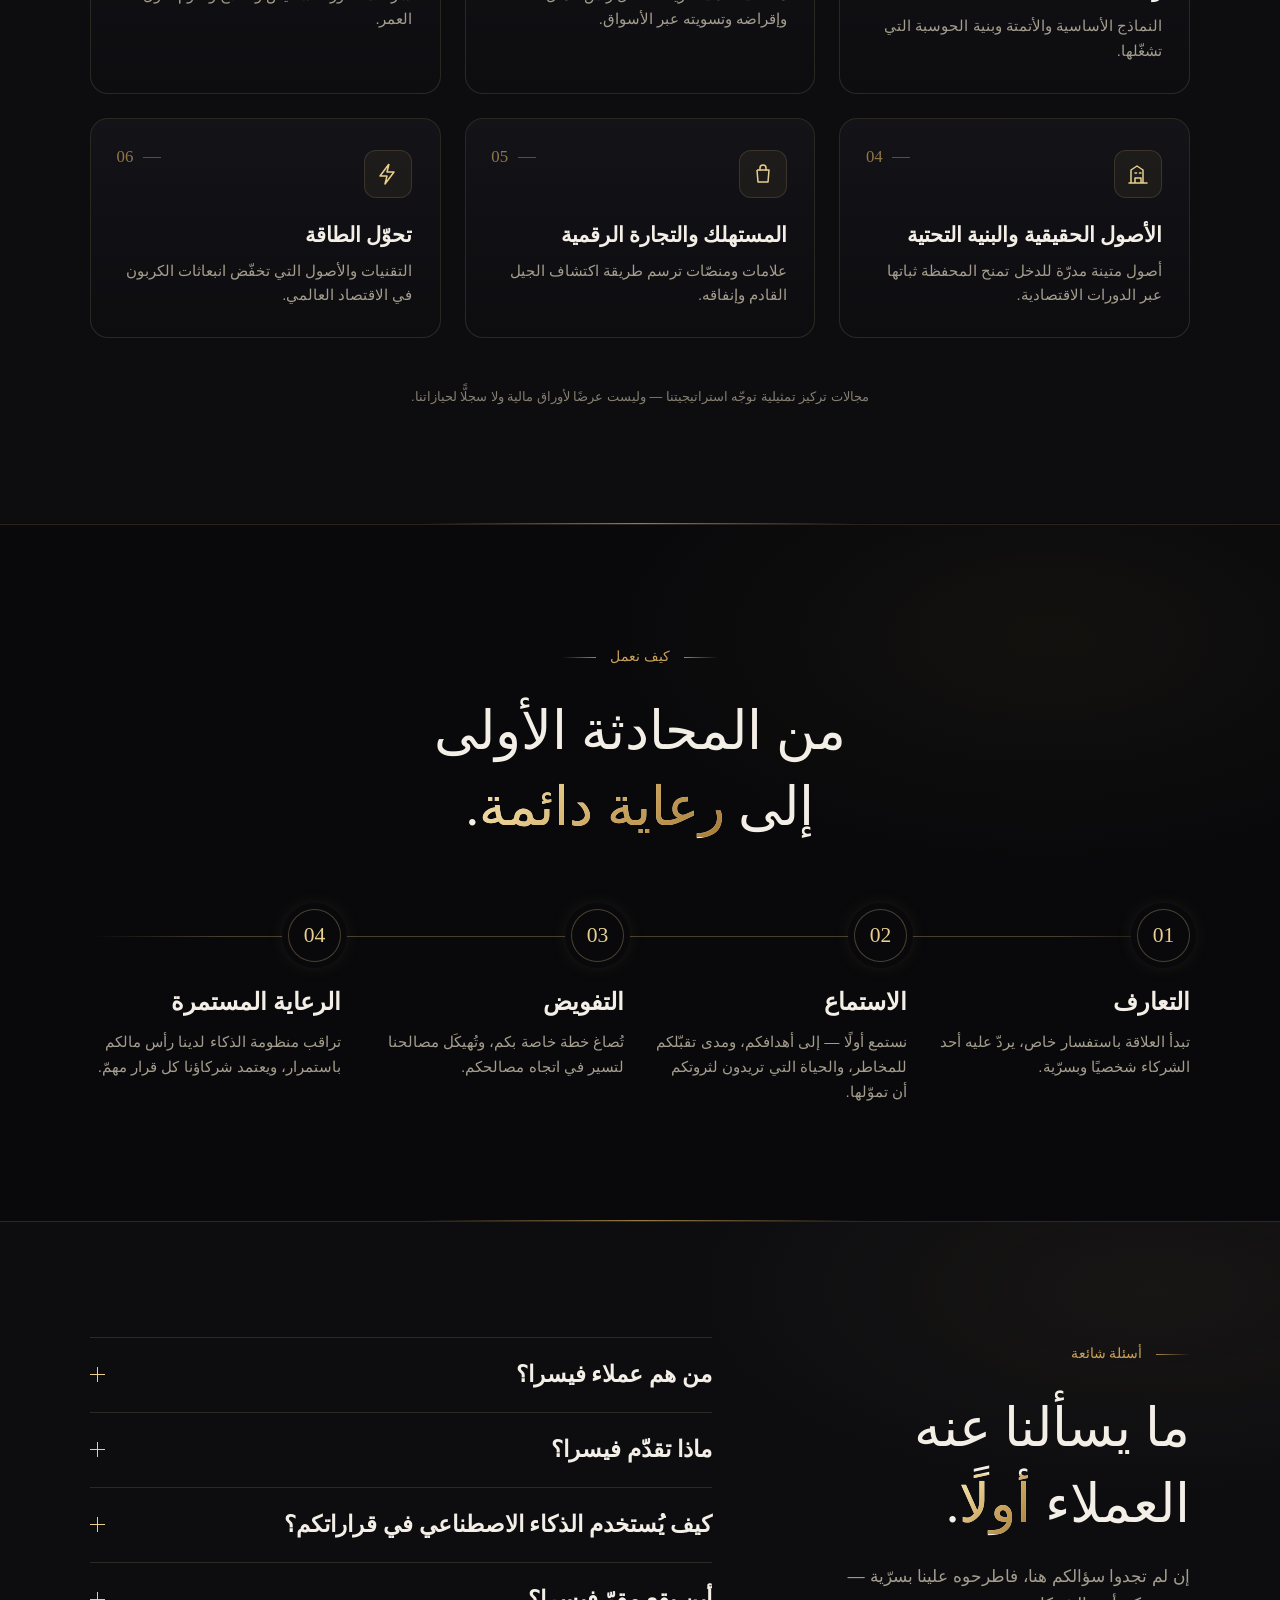
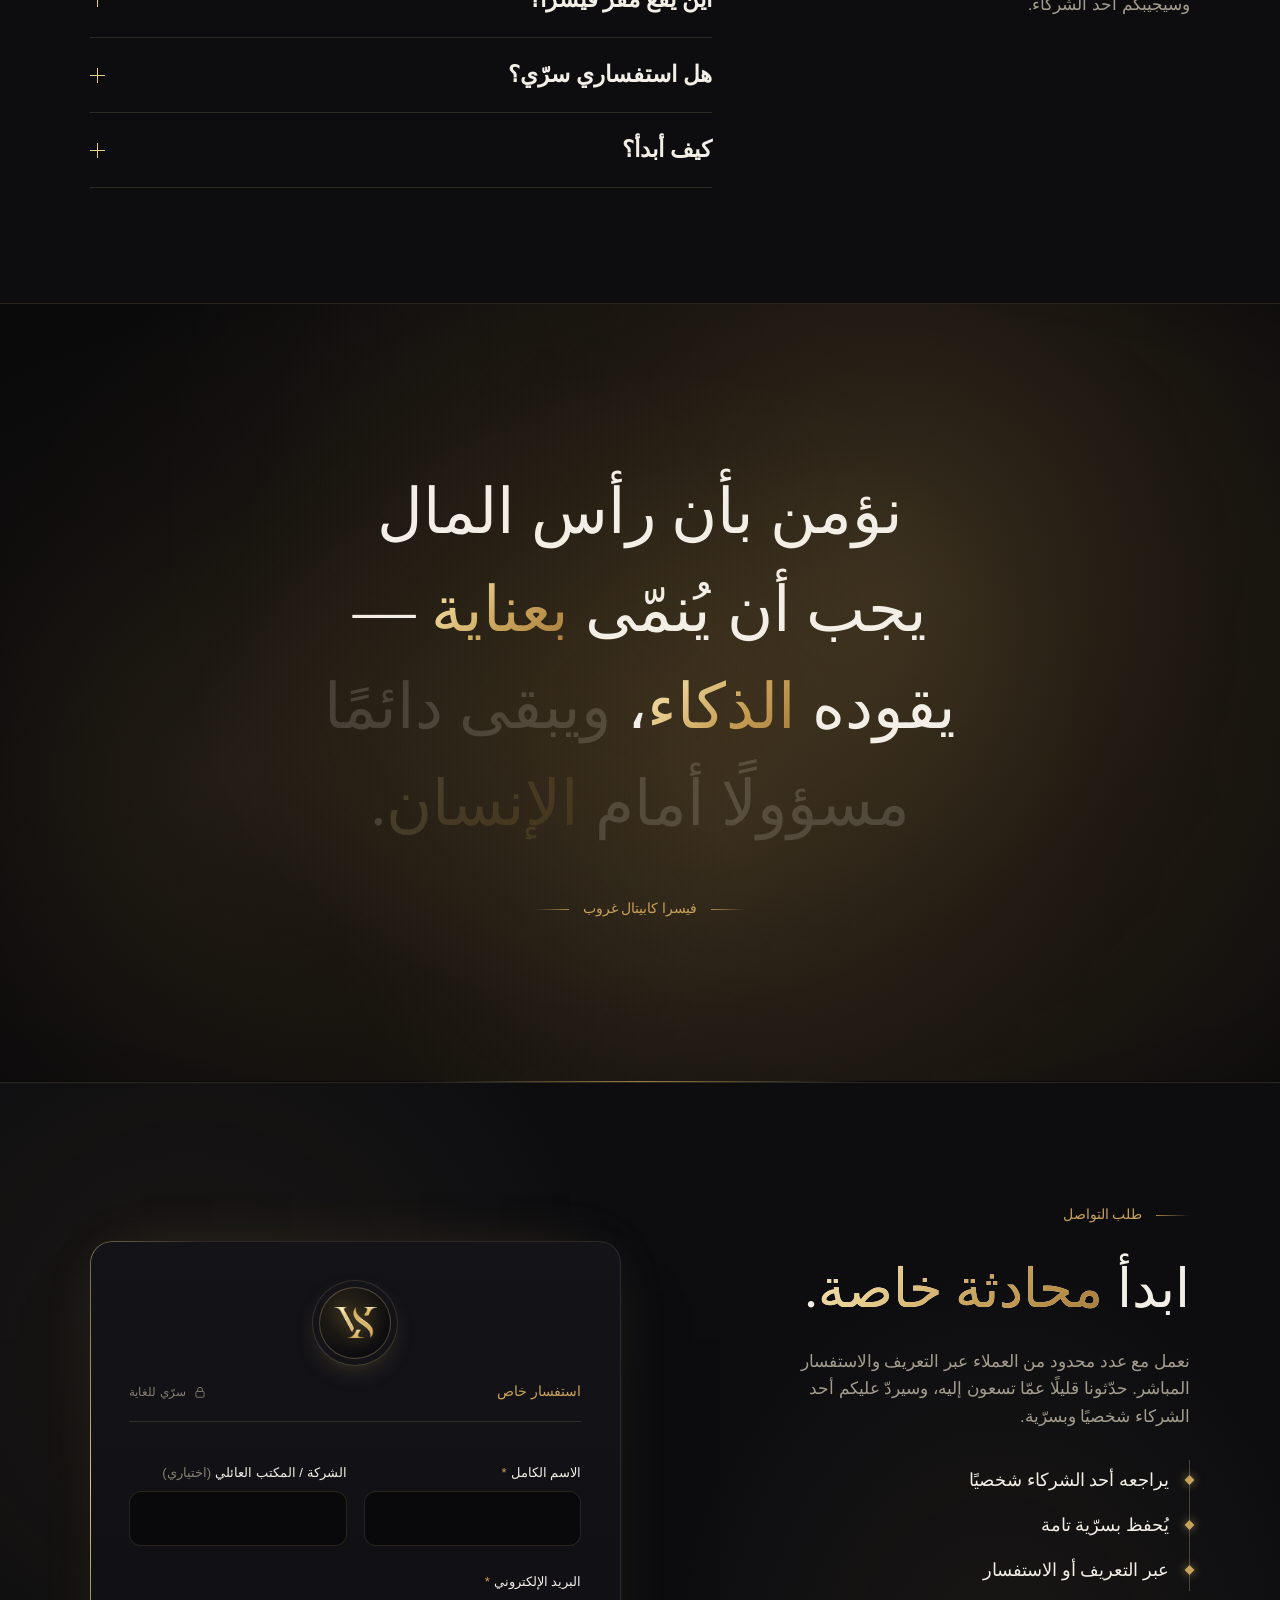
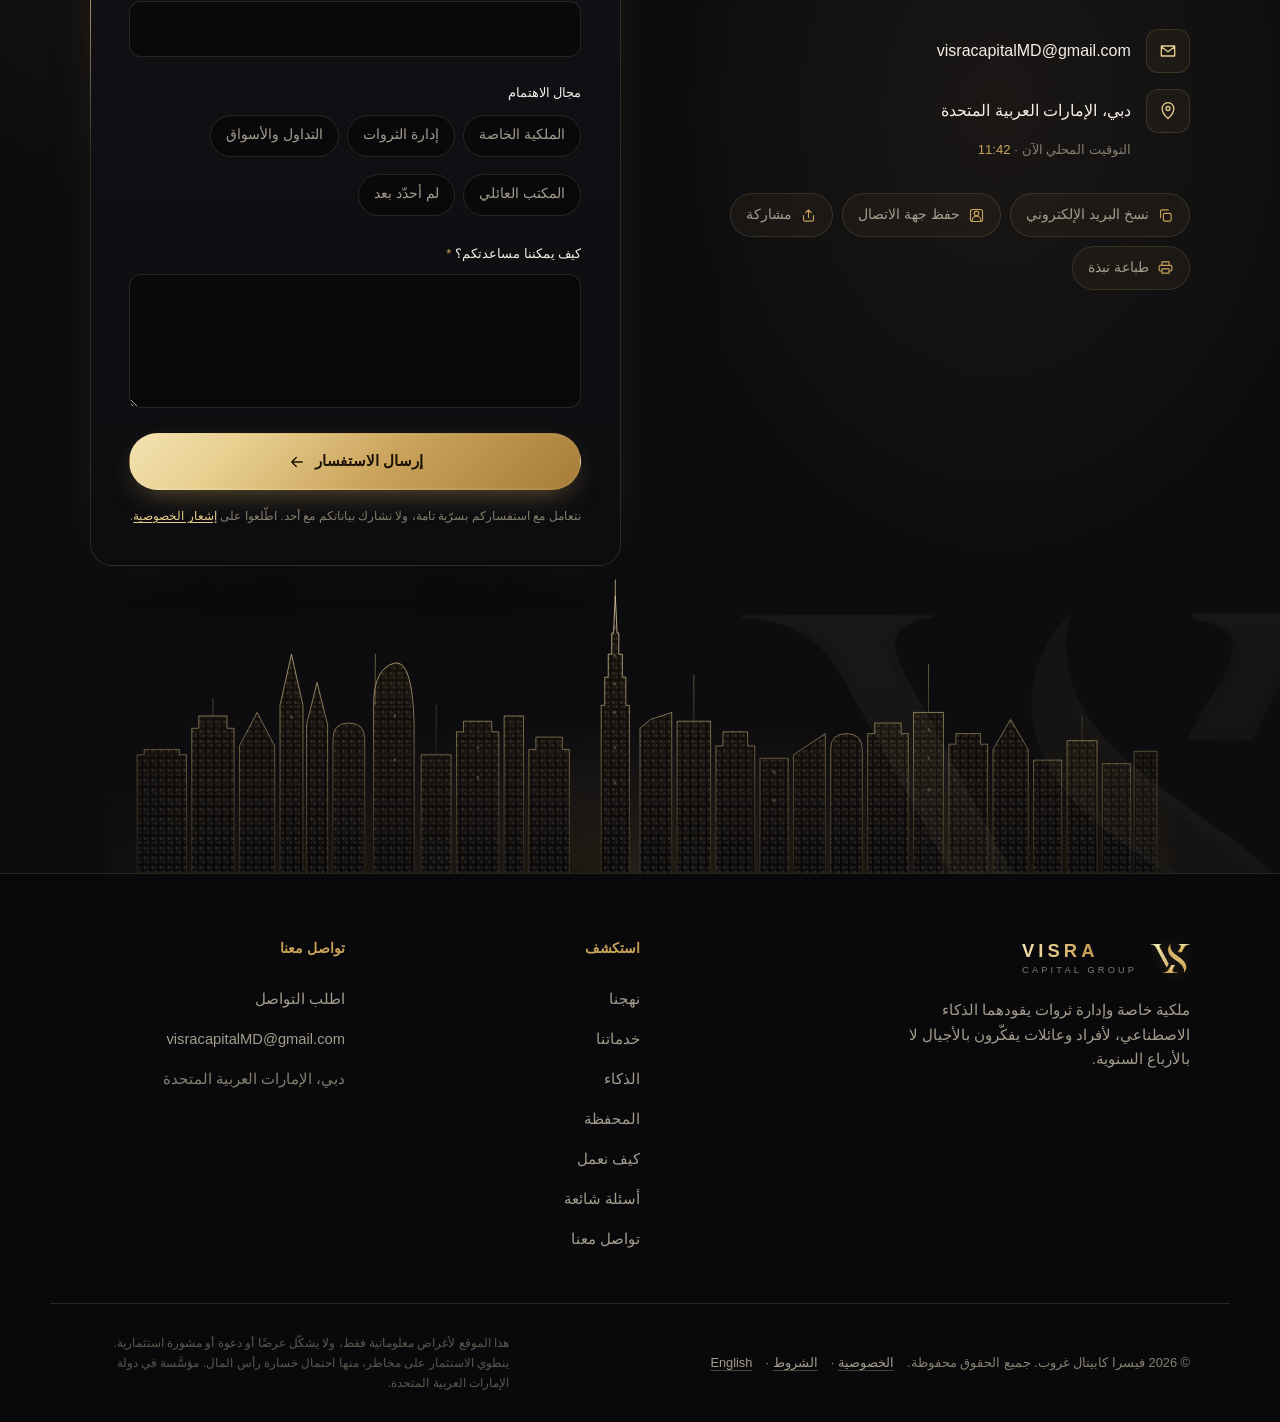
==== commit e845da75: "Markets chart: rising 3D gold towers Replaced the line chart with a row of extruded 3D gold towers t" ====
--- a/ar.html
+++ b/ar.html
@@ -49,7 +49,7 @@
   <link rel="preconnect" href="https://fonts.gstatic.com" crossorigin />
   <link href="https://fonts.googleapis.com/css2?family=Amiri:wght@400;700&family=IBM+Plex+Sans+Arabic:wght@400;500;600&family=Cormorant+Garamond:ital,wght@0,400;0,500;0,600;1,400;1,500&family=Inter:wght@400;500;600&display=swap" rel="stylesheet" />
 
-  <link rel="stylesheet" href="styles.css?v=202611211246" />
+  <link rel="stylesheet" href="styles.css?v=202611211250" />
   <link rel="icon" type="image/png" sizes="32x32" href="assets/favicon-32.png" />
   <link rel="icon" type="image/png" sizes="192x192" href="assets/icon-192.png" />
   <link rel="apple-touch-icon" href="assets/apple-touch-icon.png" />
@@ -855,6 +855,6 @@
   </div>
 
 
-  <script src="script.js?v=202611211246"></script>
+  <script src="script.js?v=202611211250"></script>
 </body>
 </html>
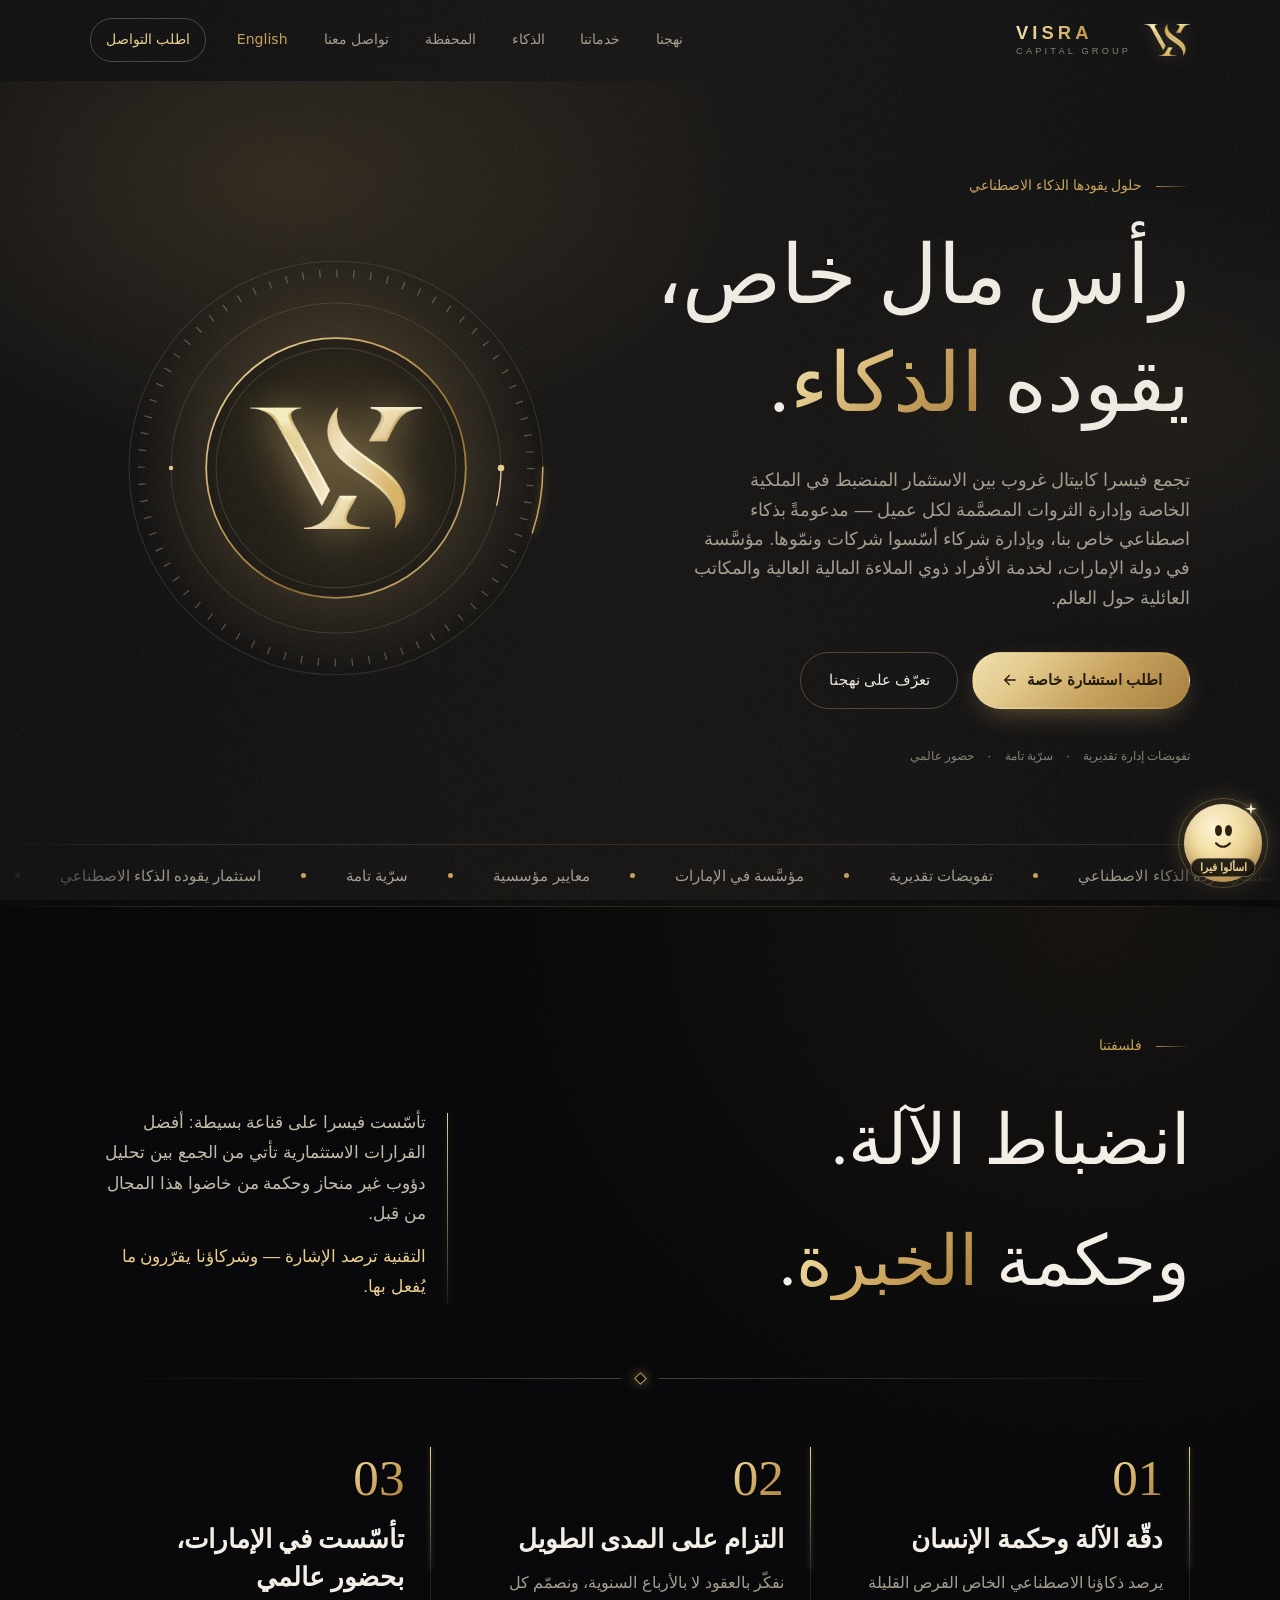
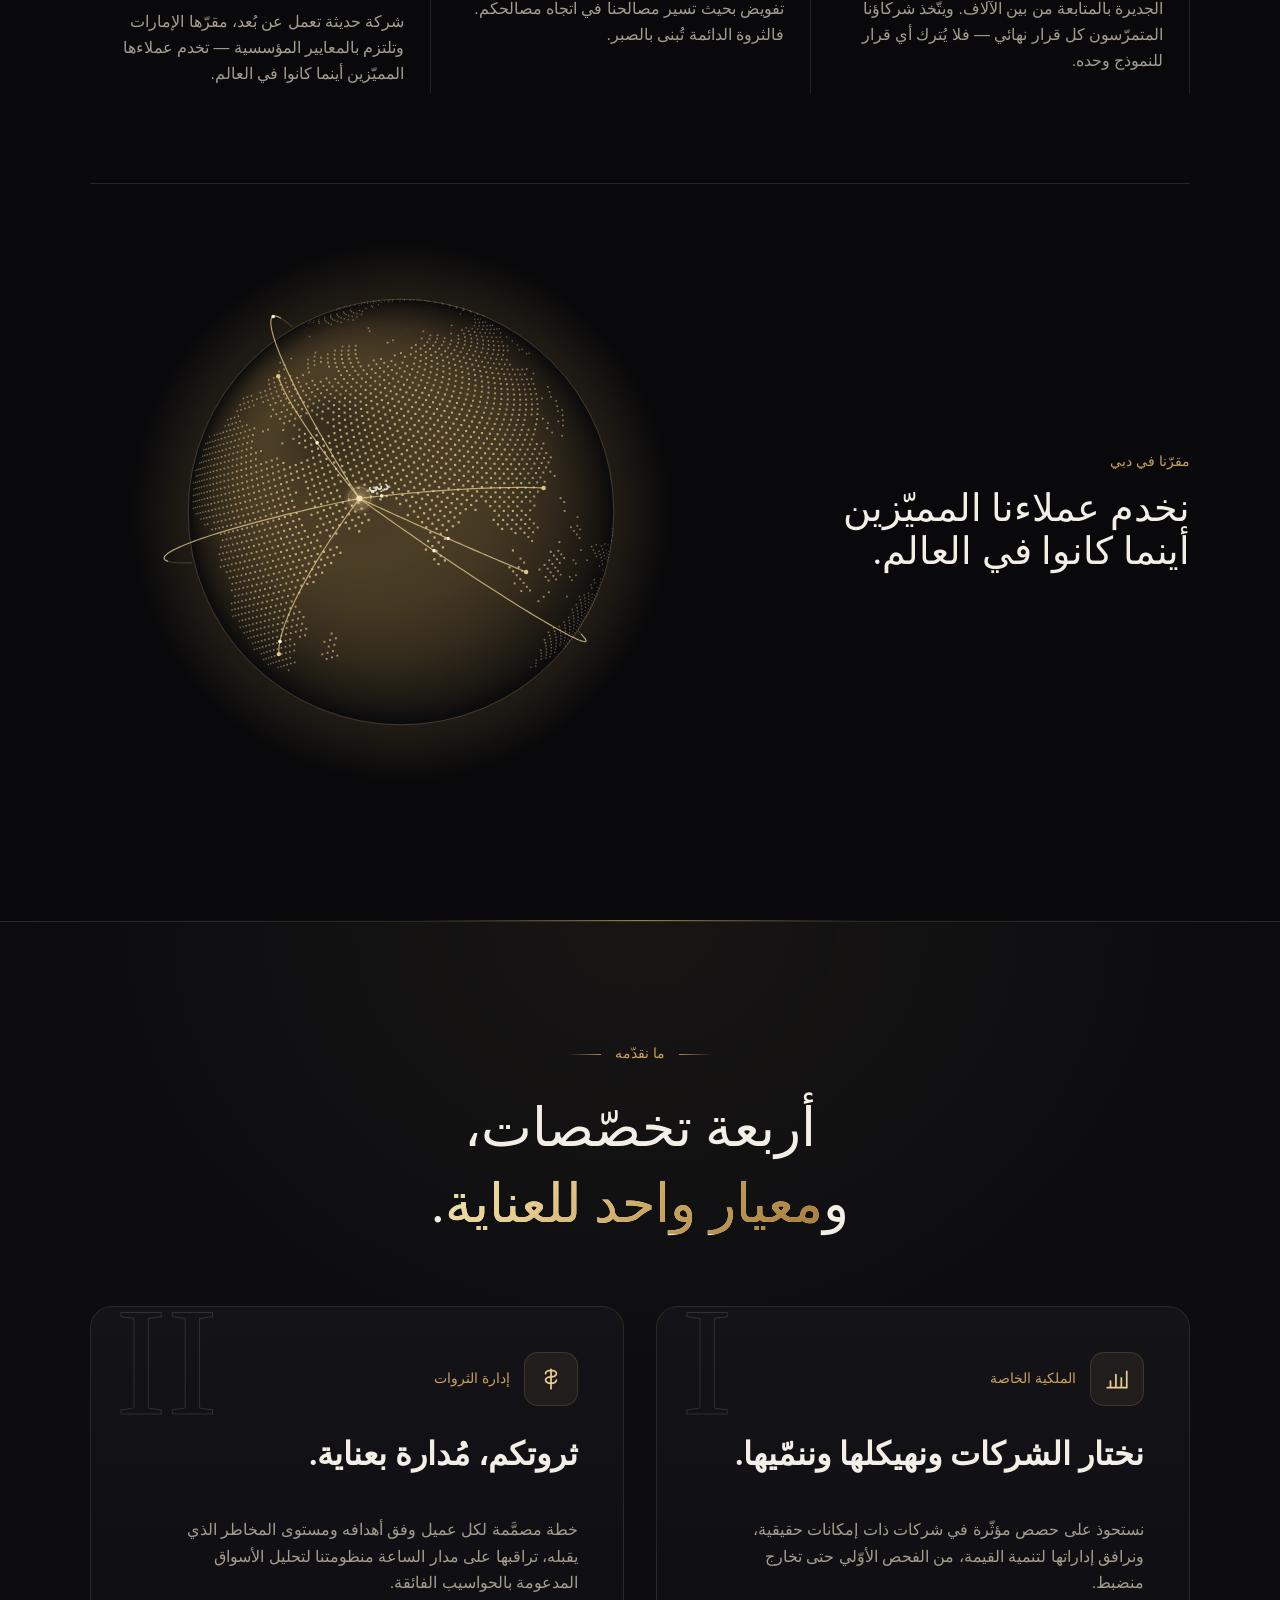
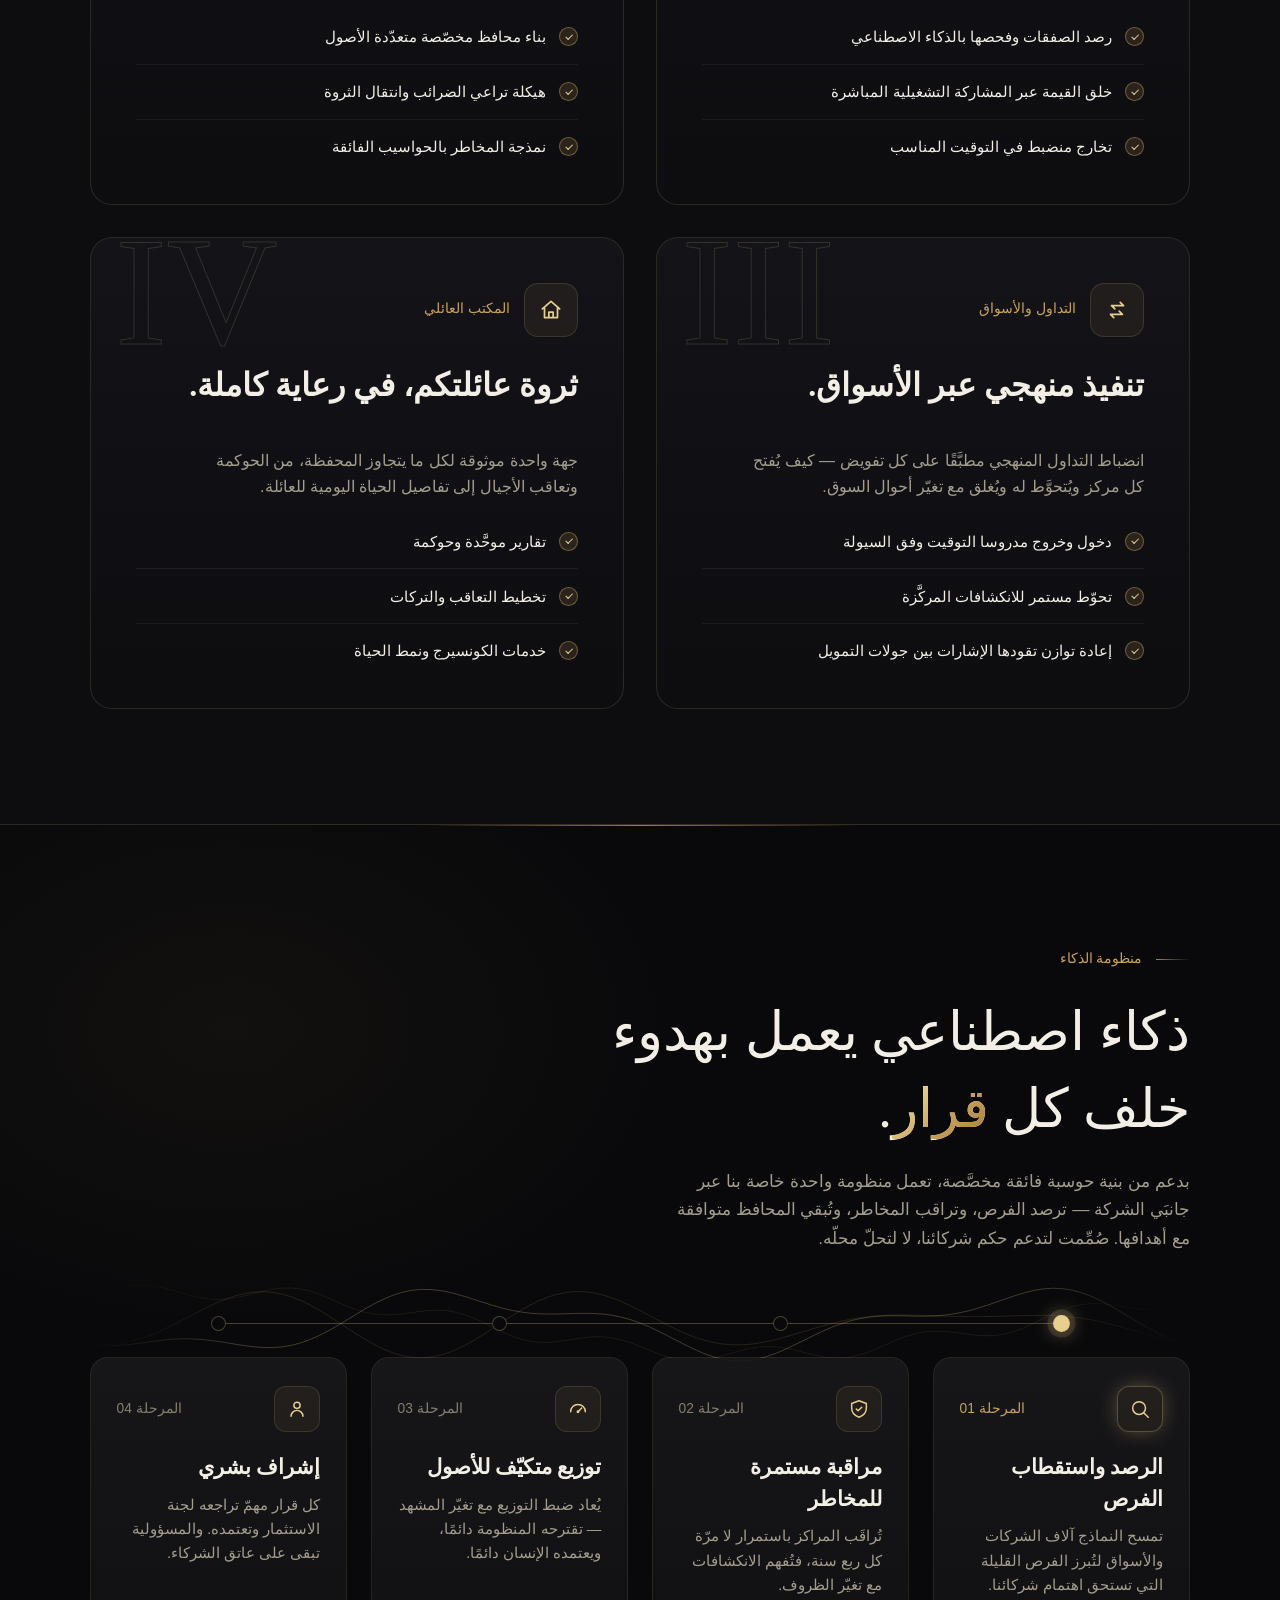
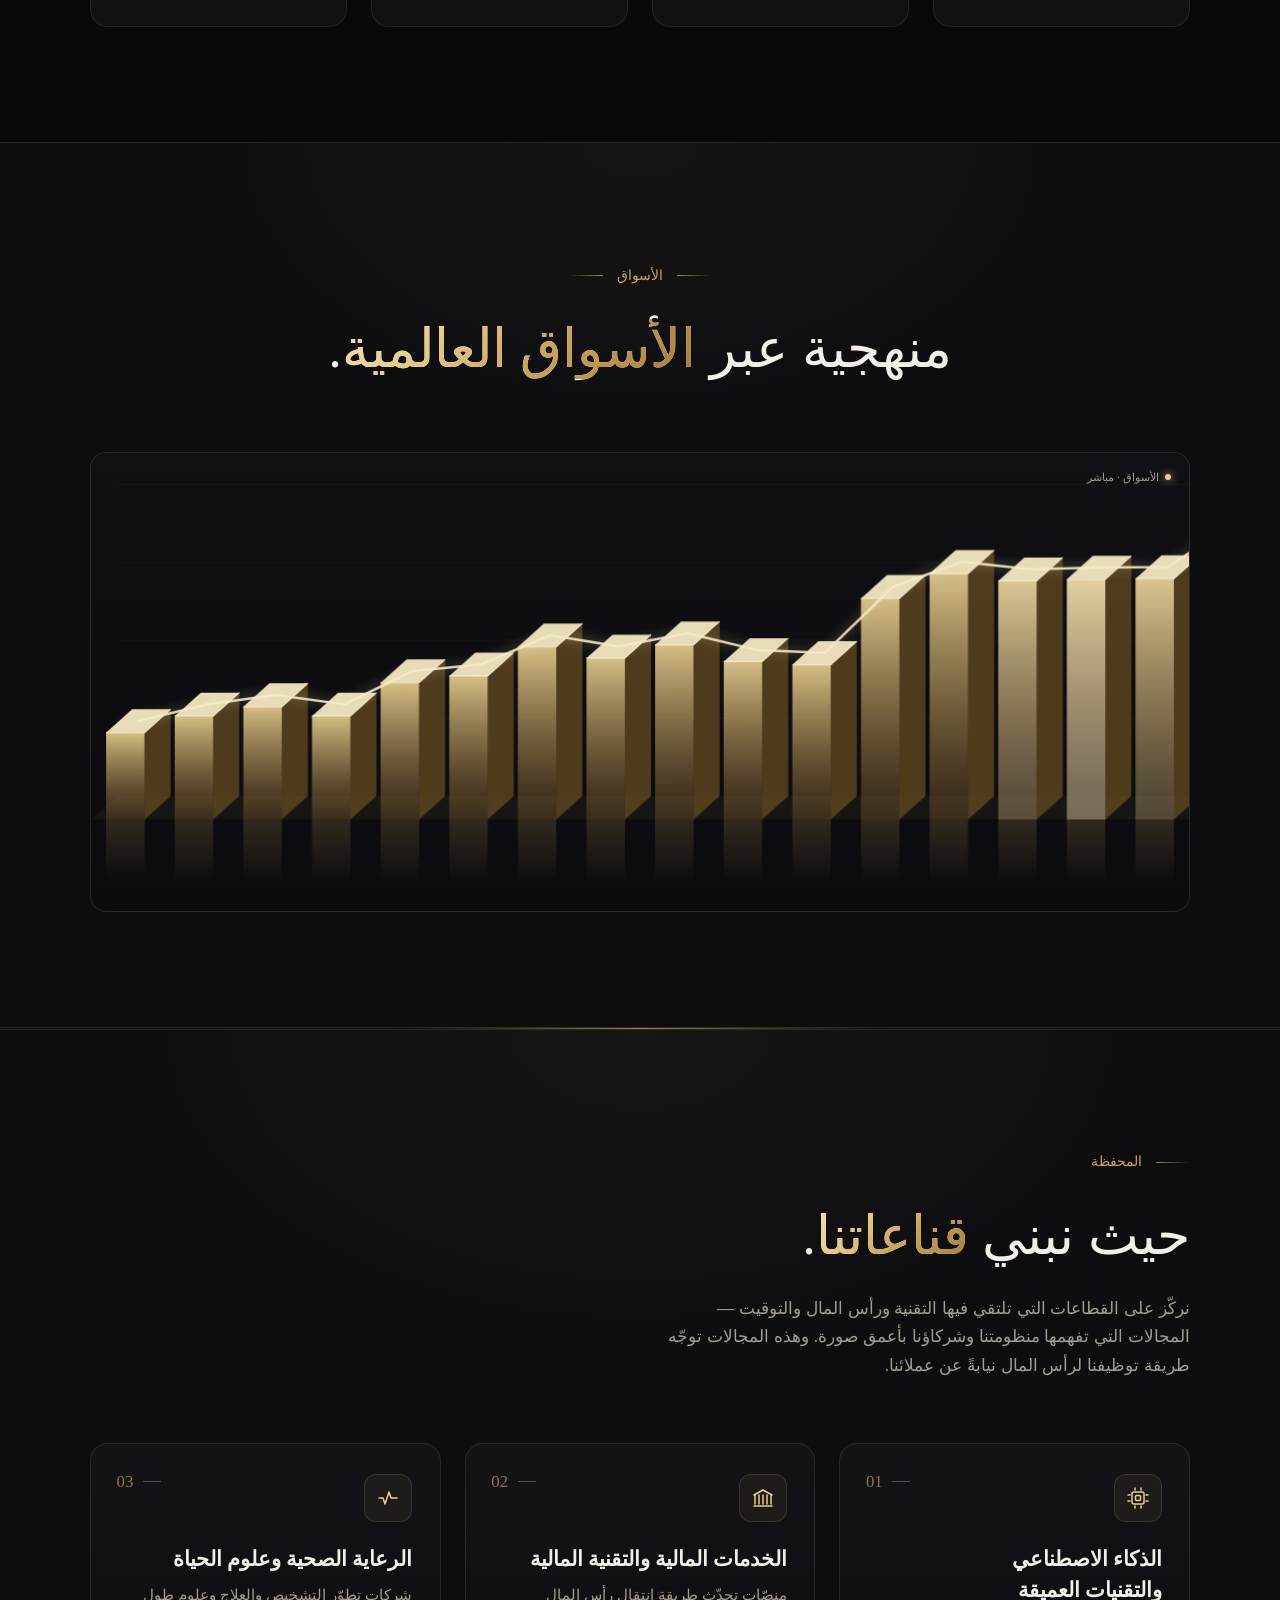
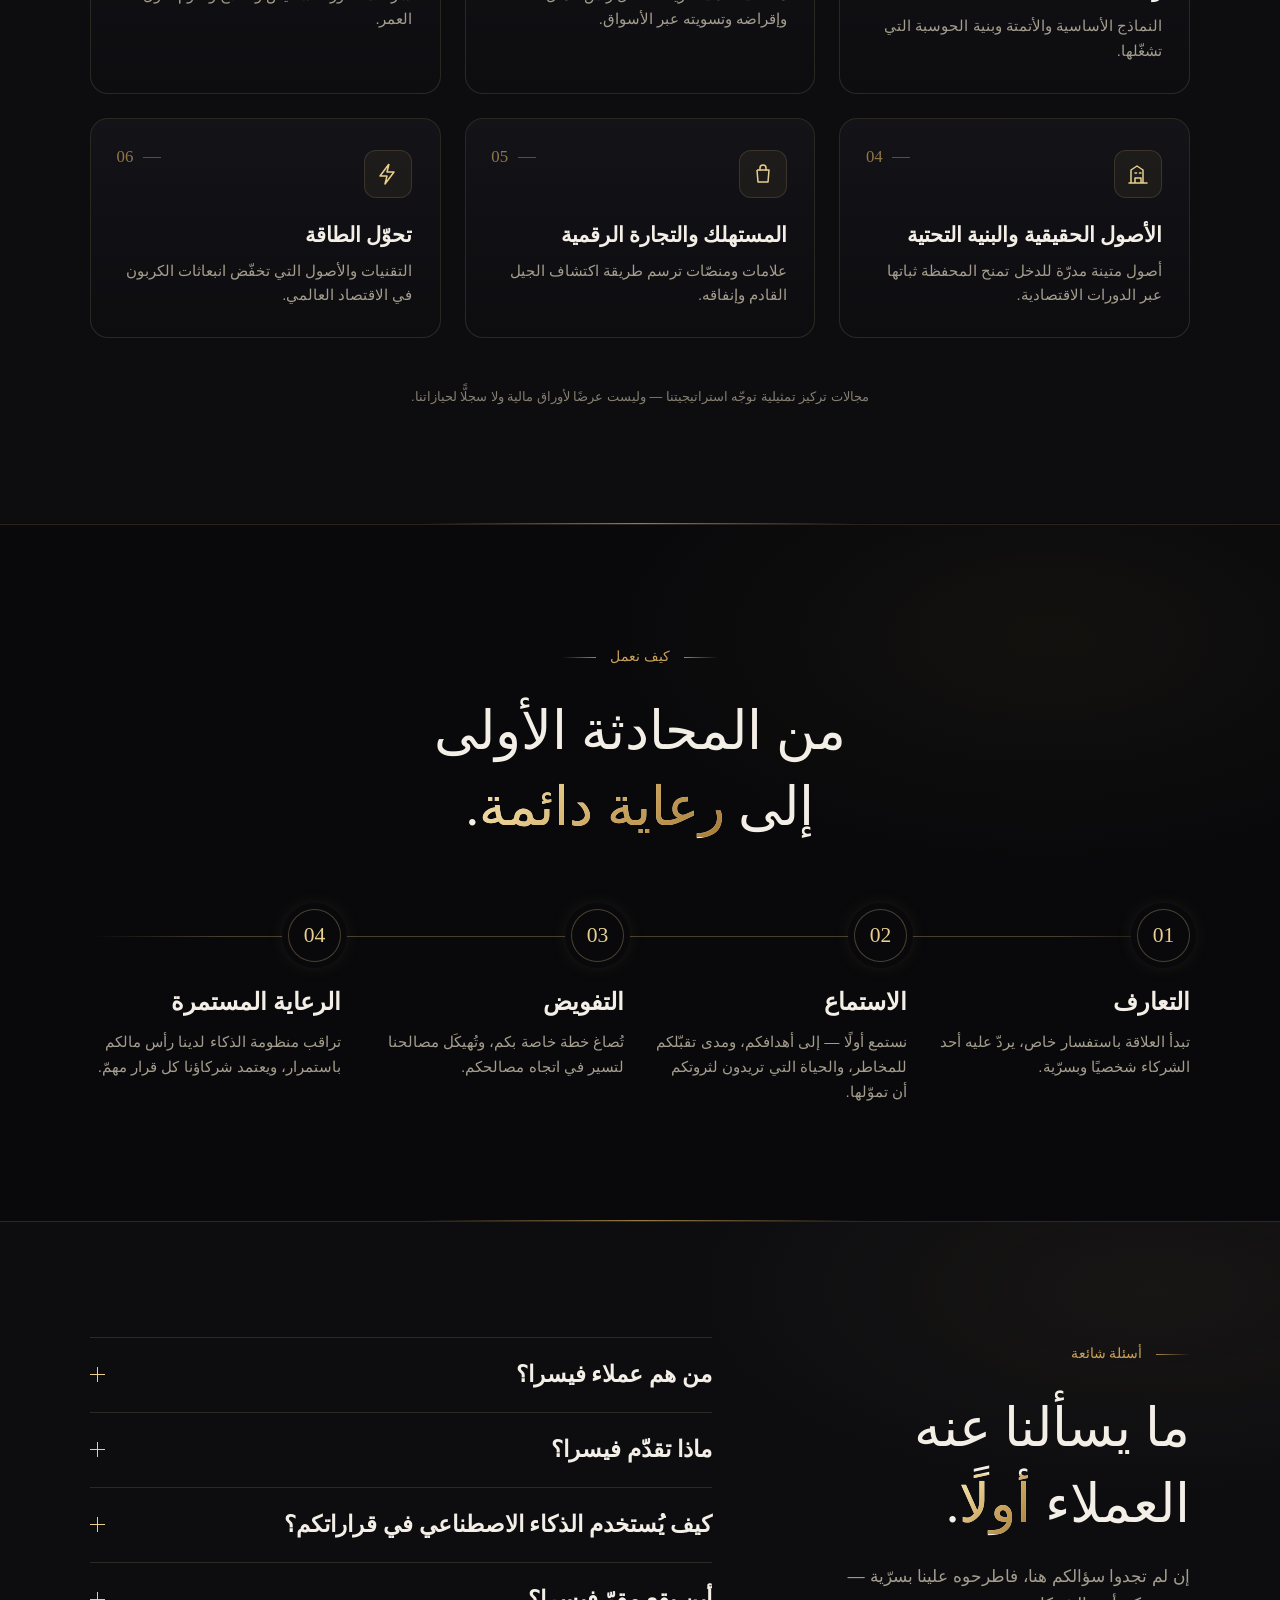
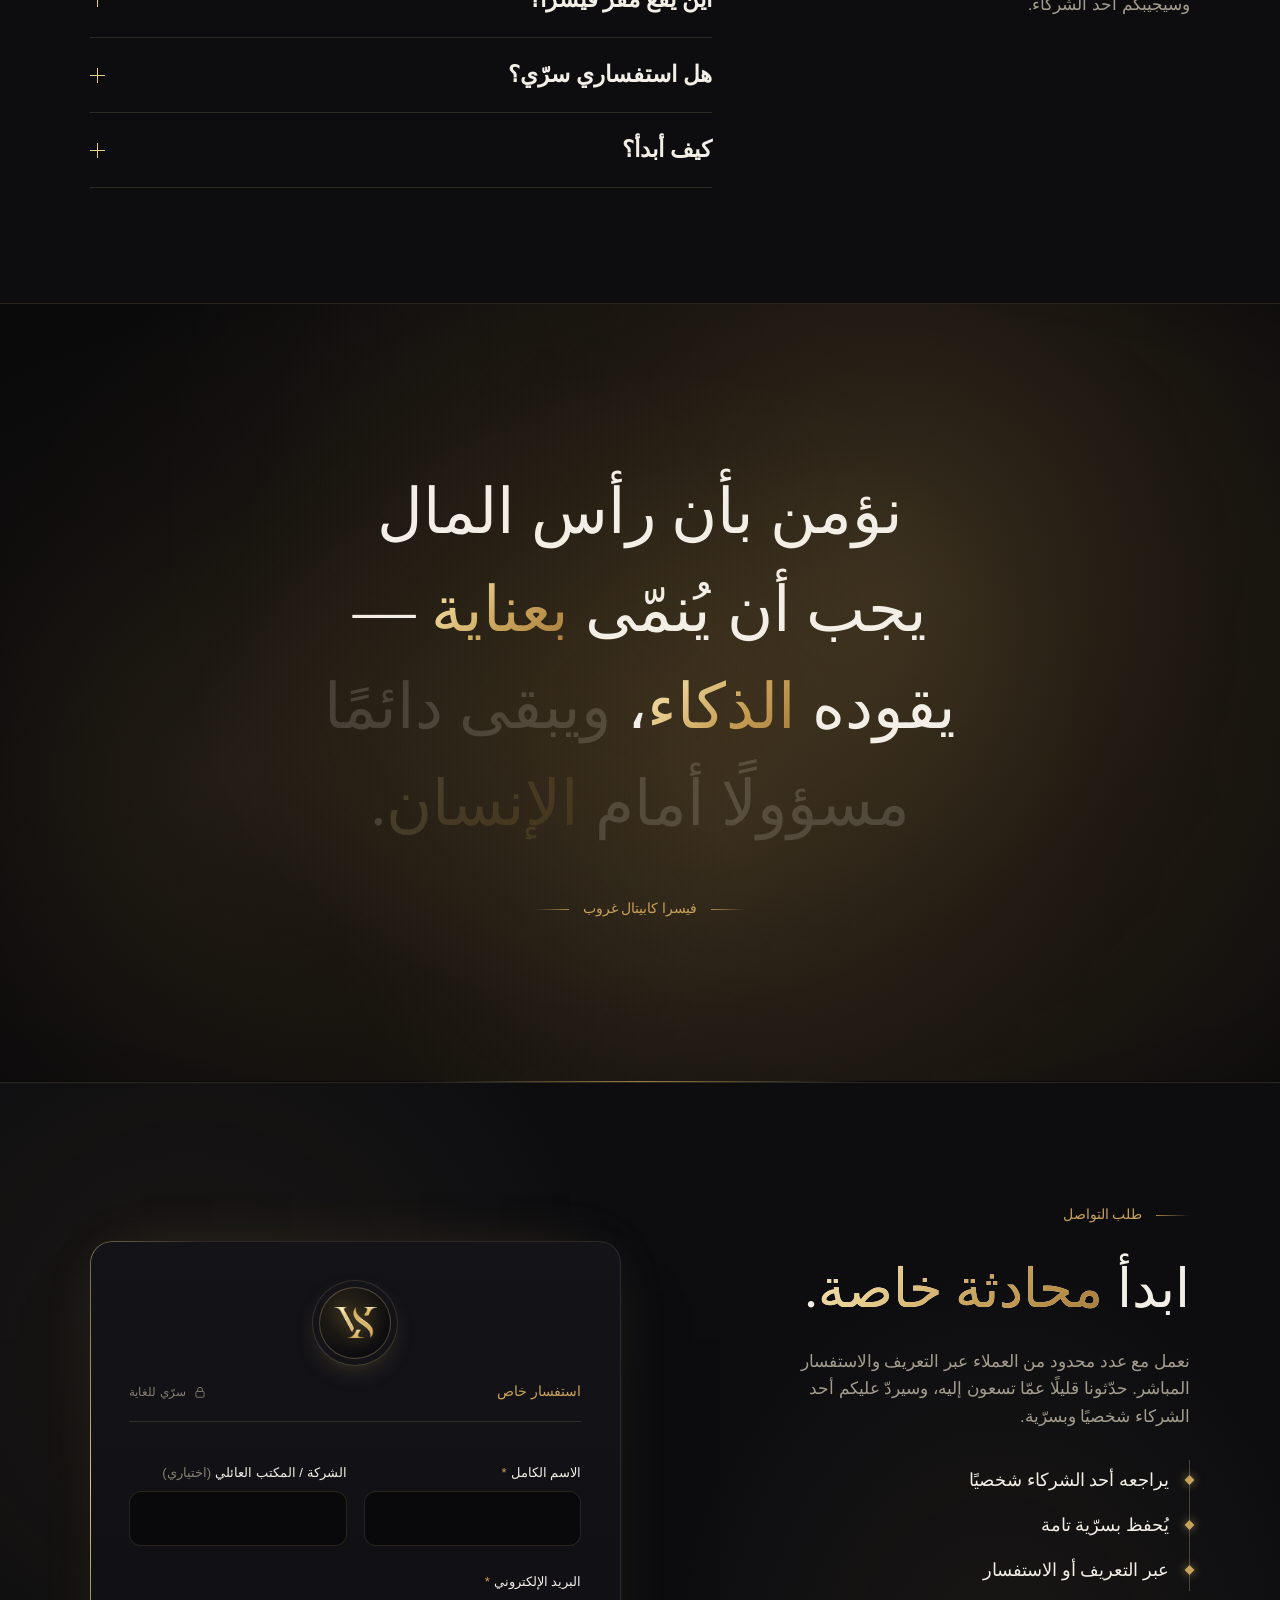
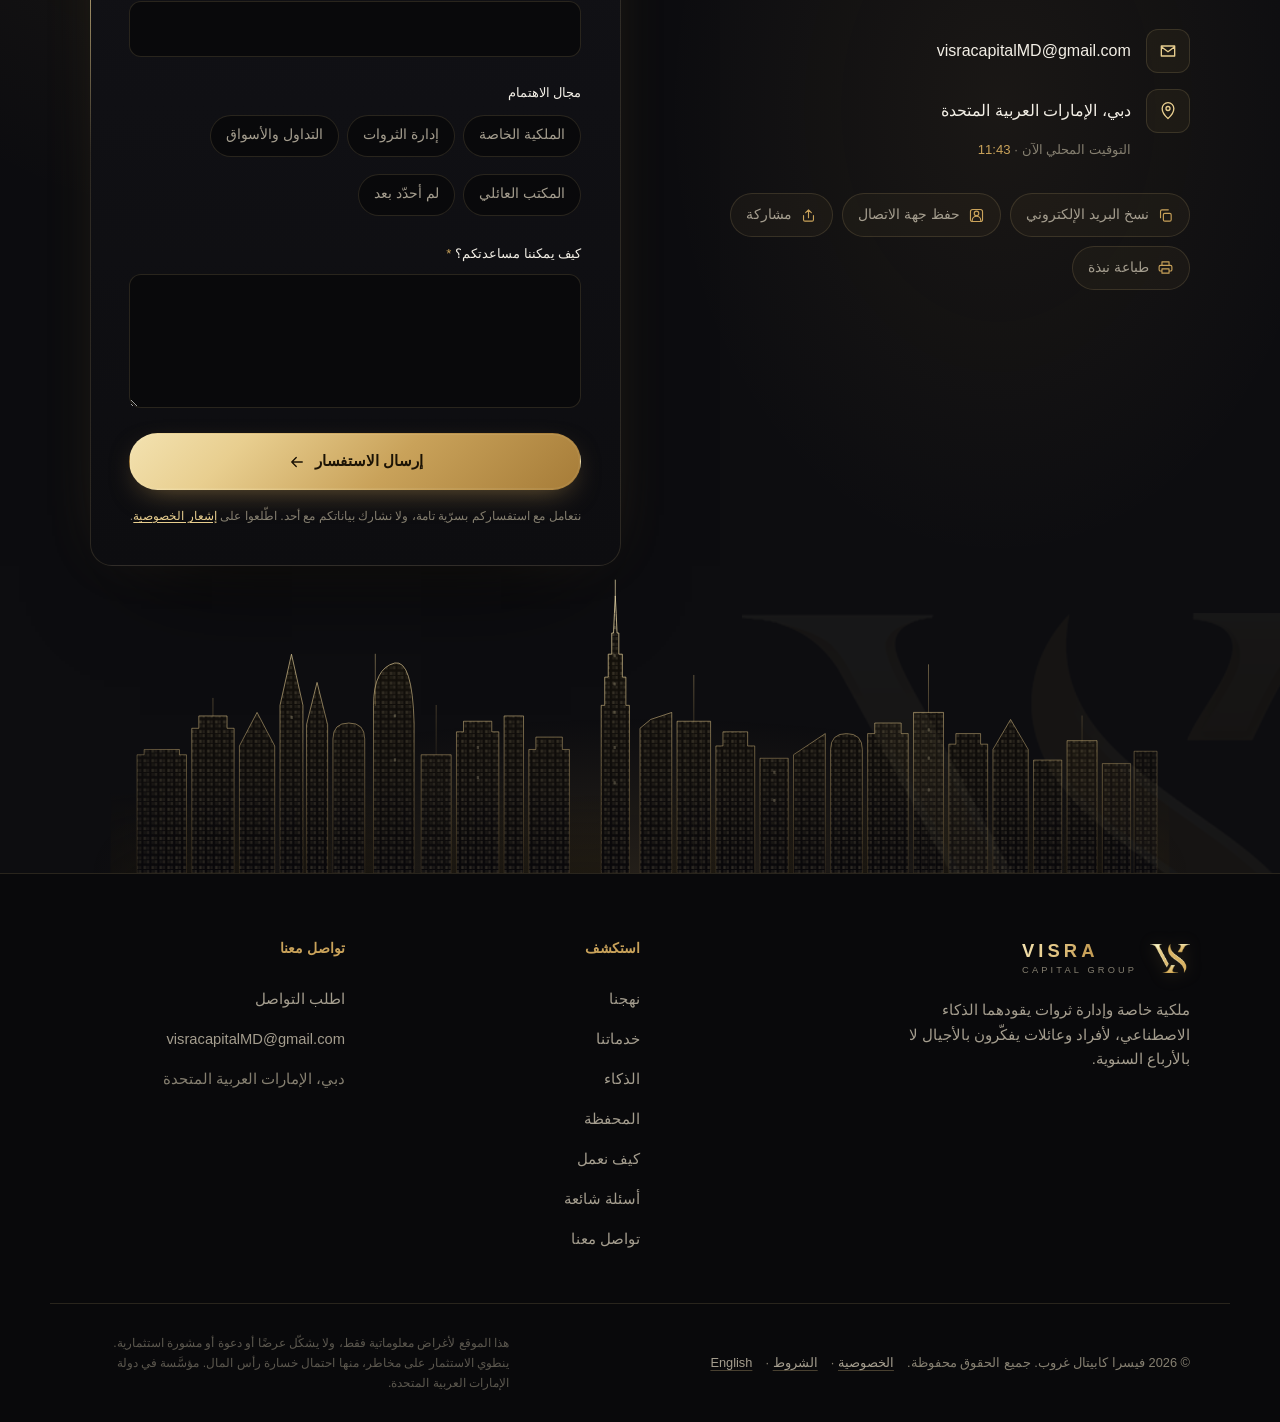
==== commit 40aaa3d0: "Markets towers: rise-up entrance, floor reflections, rim light, light sweep - Towers grow out of the" ====
--- a/ar.html
+++ b/ar.html
@@ -49,7 +49,7 @@
   <link rel="preconnect" href="https://fonts.gstatic.com" crossorigin />
   <link href="https://fonts.googleapis.com/css2?family=Amiri:wght@400;700&family=IBM+Plex+Sans+Arabic:wght@400;500;600&family=Cormorant+Garamond:ital,wght@0,400;0,500;0,600;1,400;1,500&family=Inter:wght@400;500;600&display=swap" rel="stylesheet" />
 
-  <link rel="stylesheet" href="styles.css?v=202611211250" />
+  <link rel="stylesheet" href="styles.css?v=202611211253" />
   <link rel="icon" type="image/png" sizes="32x32" href="assets/favicon-32.png" />
   <link rel="icon" type="image/png" sizes="192x192" href="assets/icon-192.png" />
   <link rel="apple-touch-icon" href="assets/apple-touch-icon.png" />
@@ -855,6 +855,6 @@
   </div>
 
 
-  <script src="script.js?v=202611211250"></script>
+  <script src="script.js?v=202611211253"></script>
 </body>
 </html>
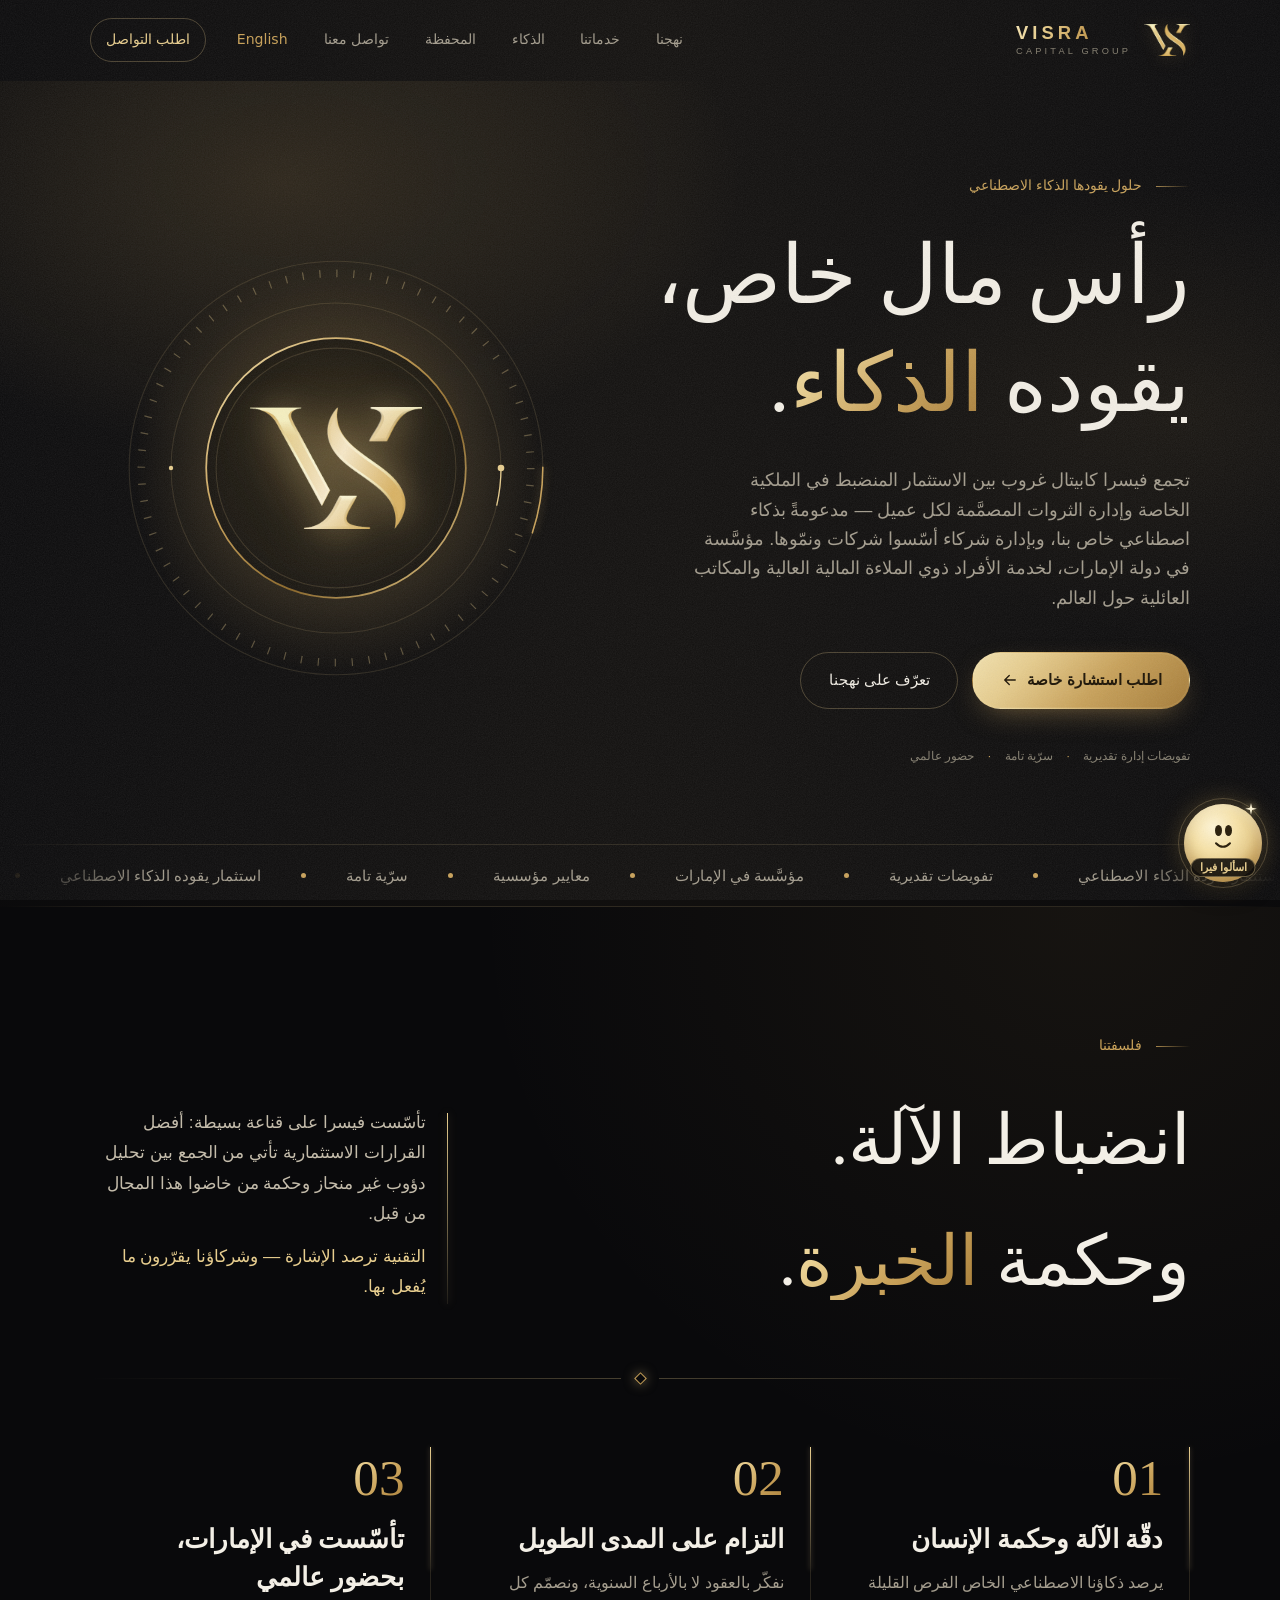
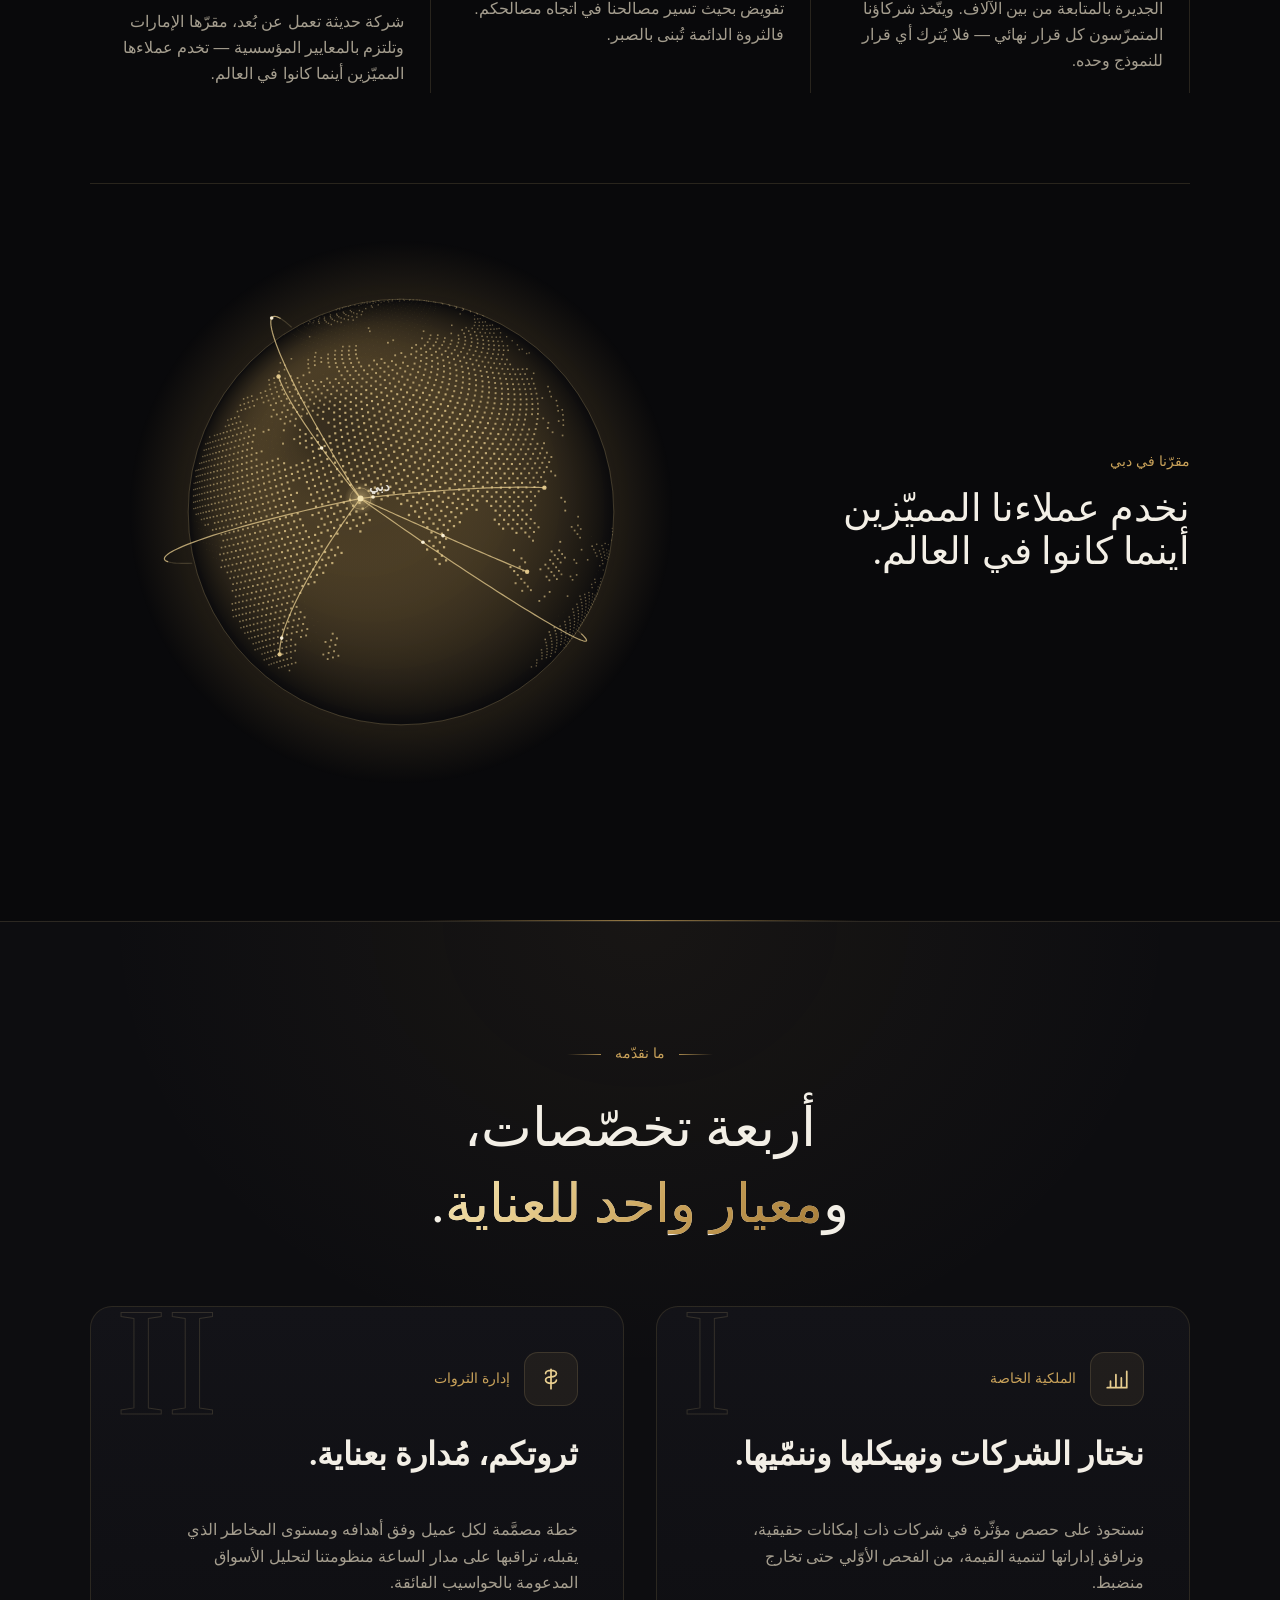
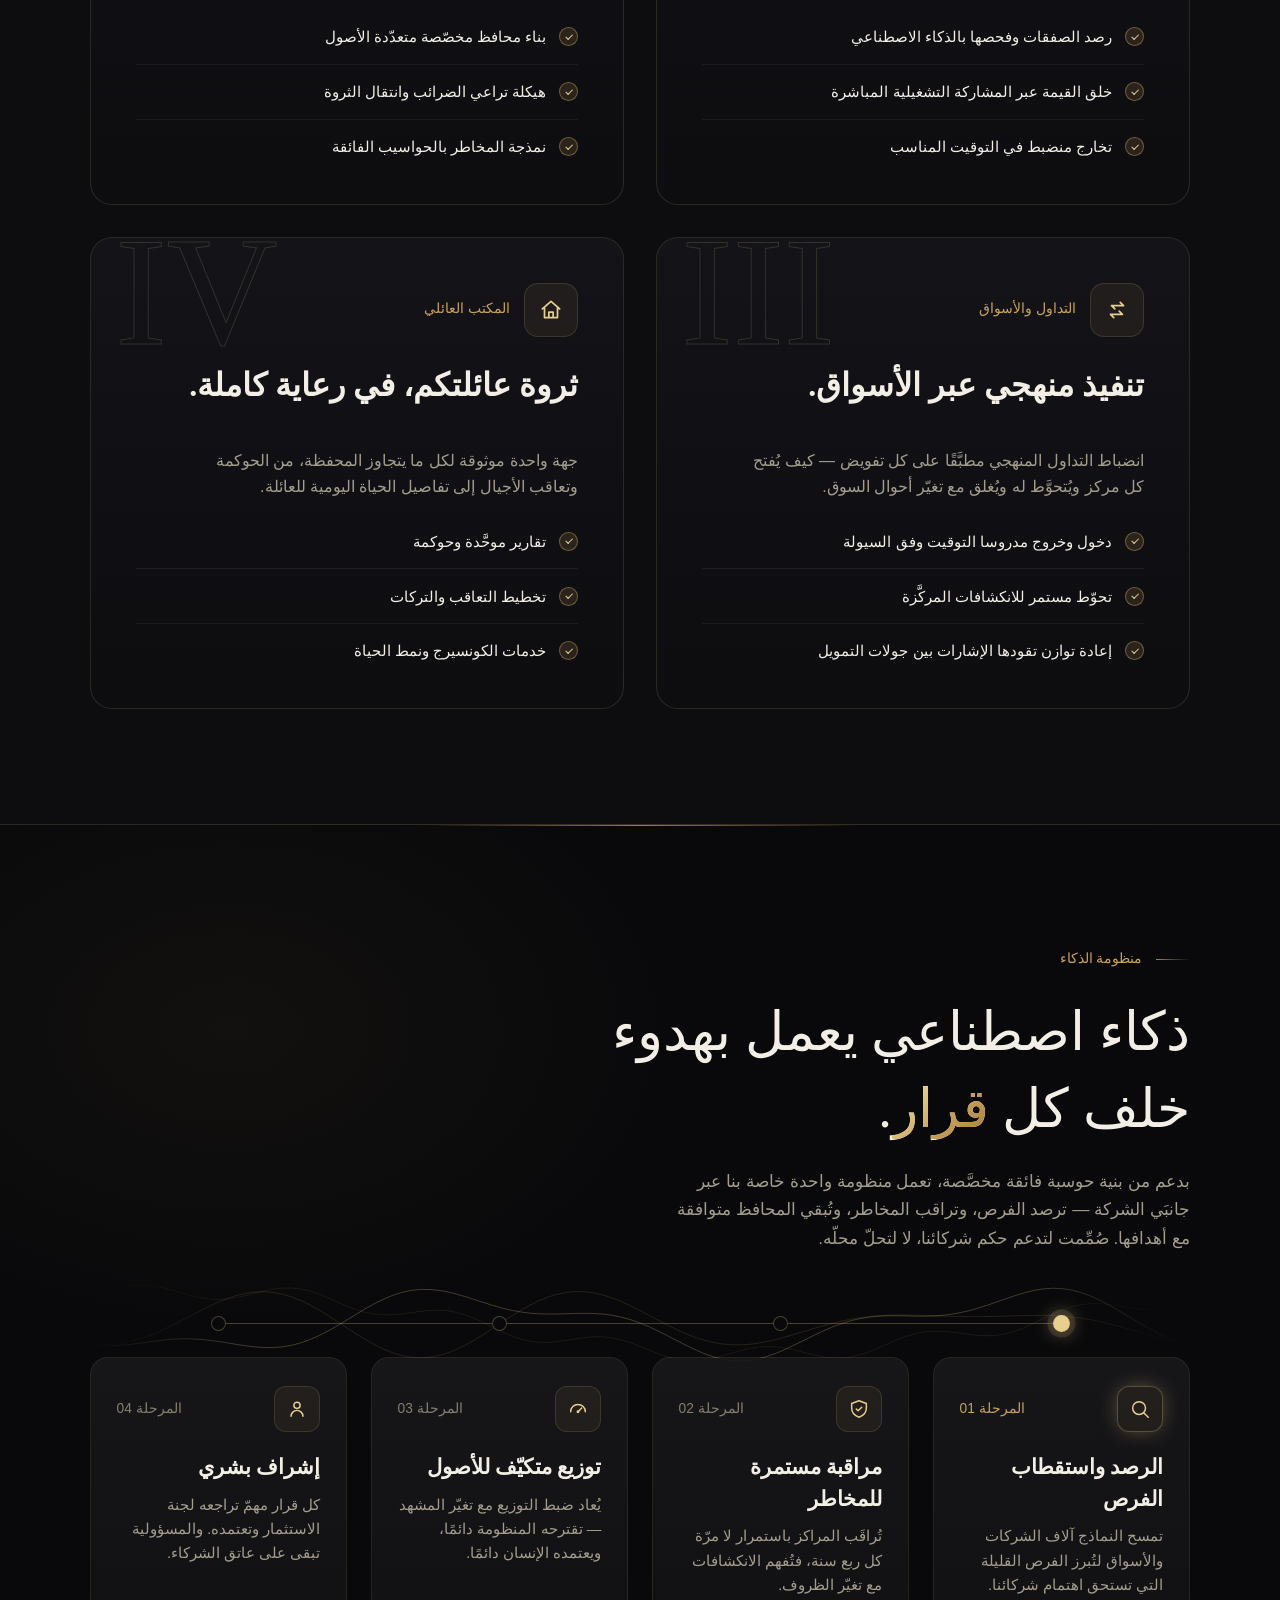
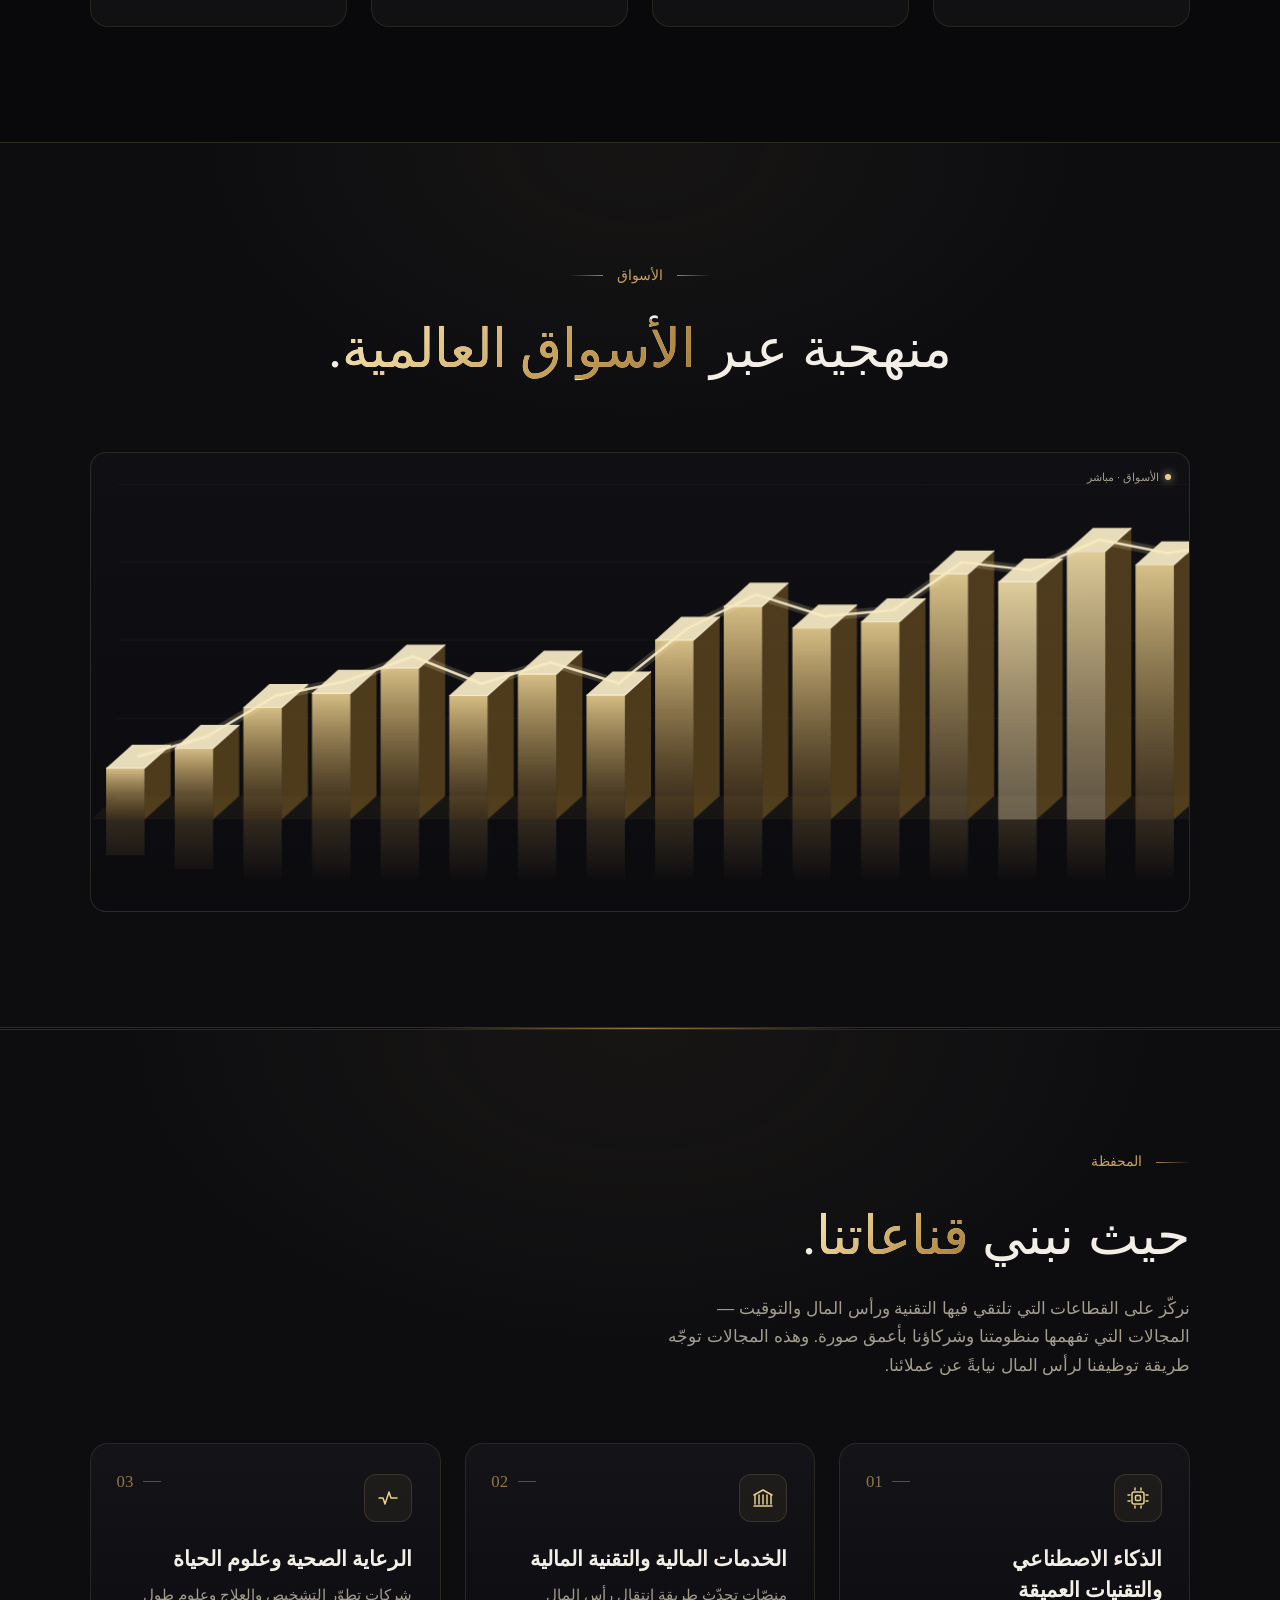
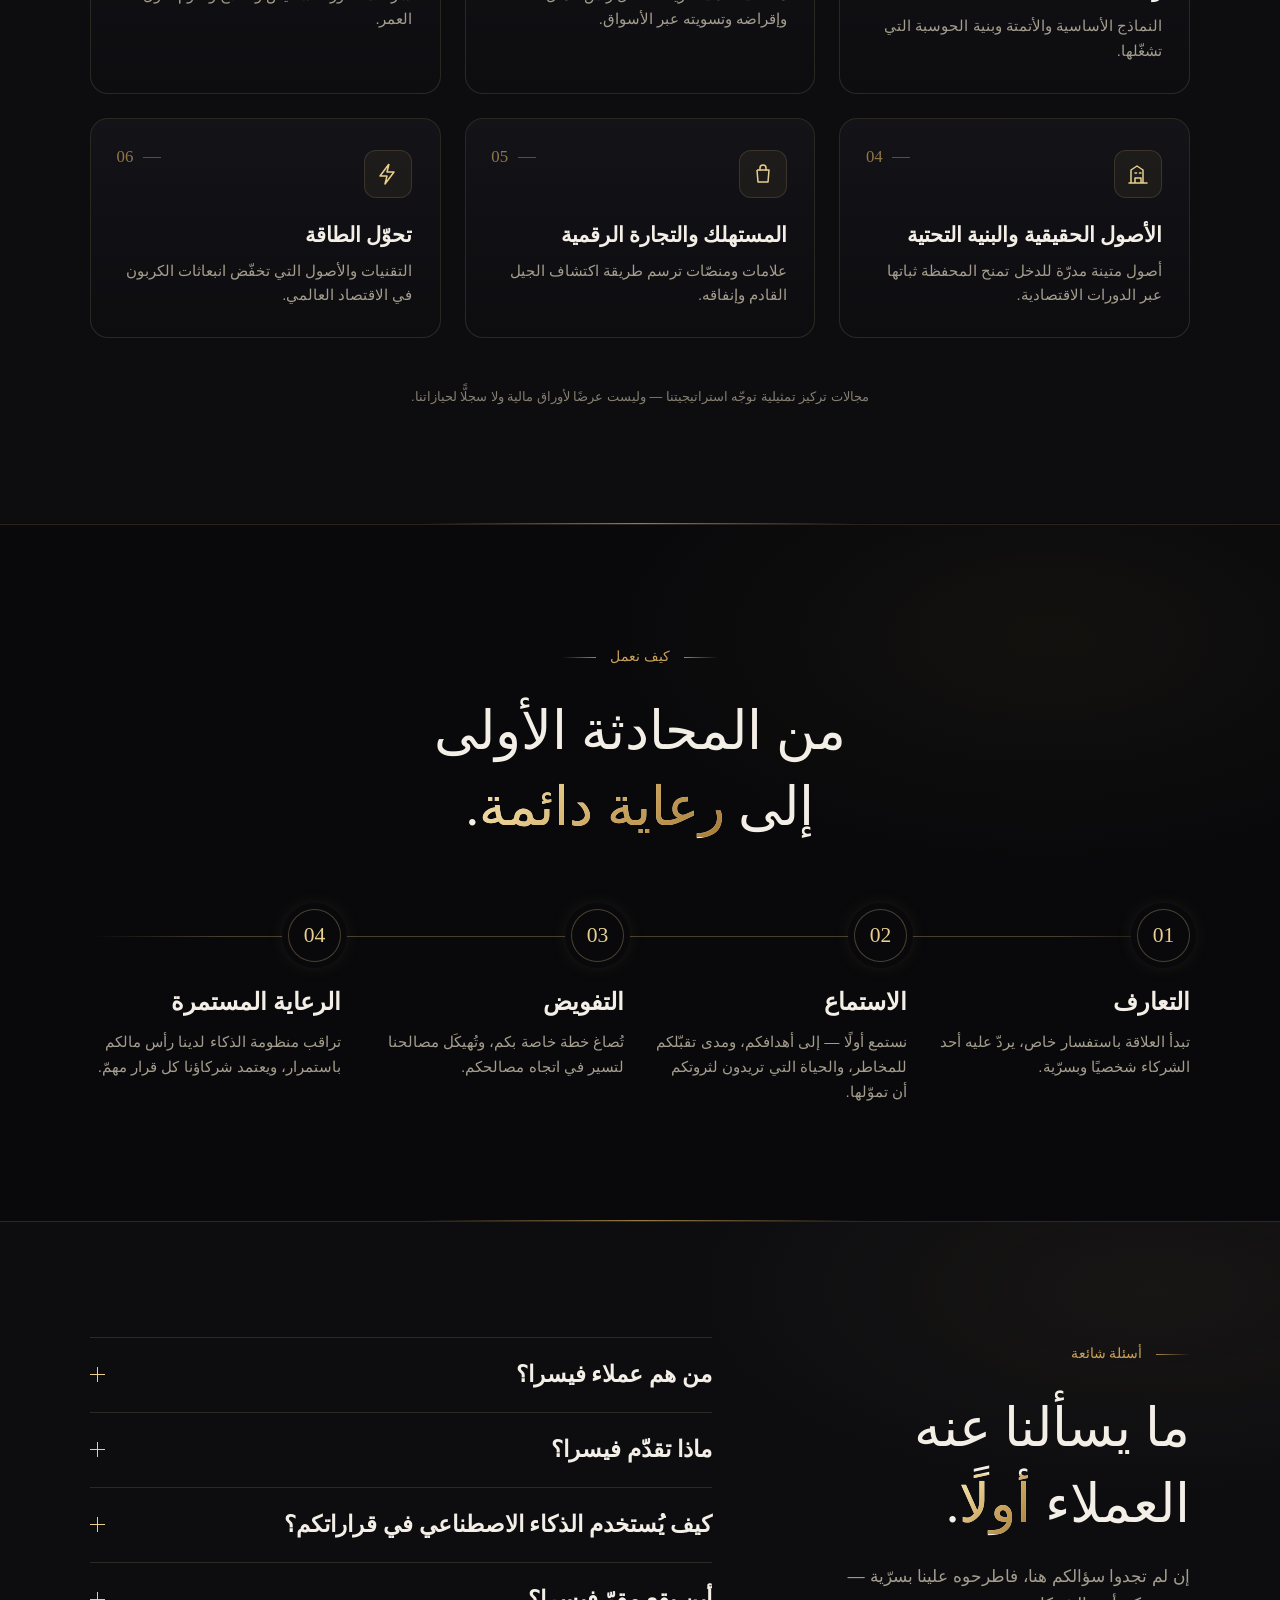
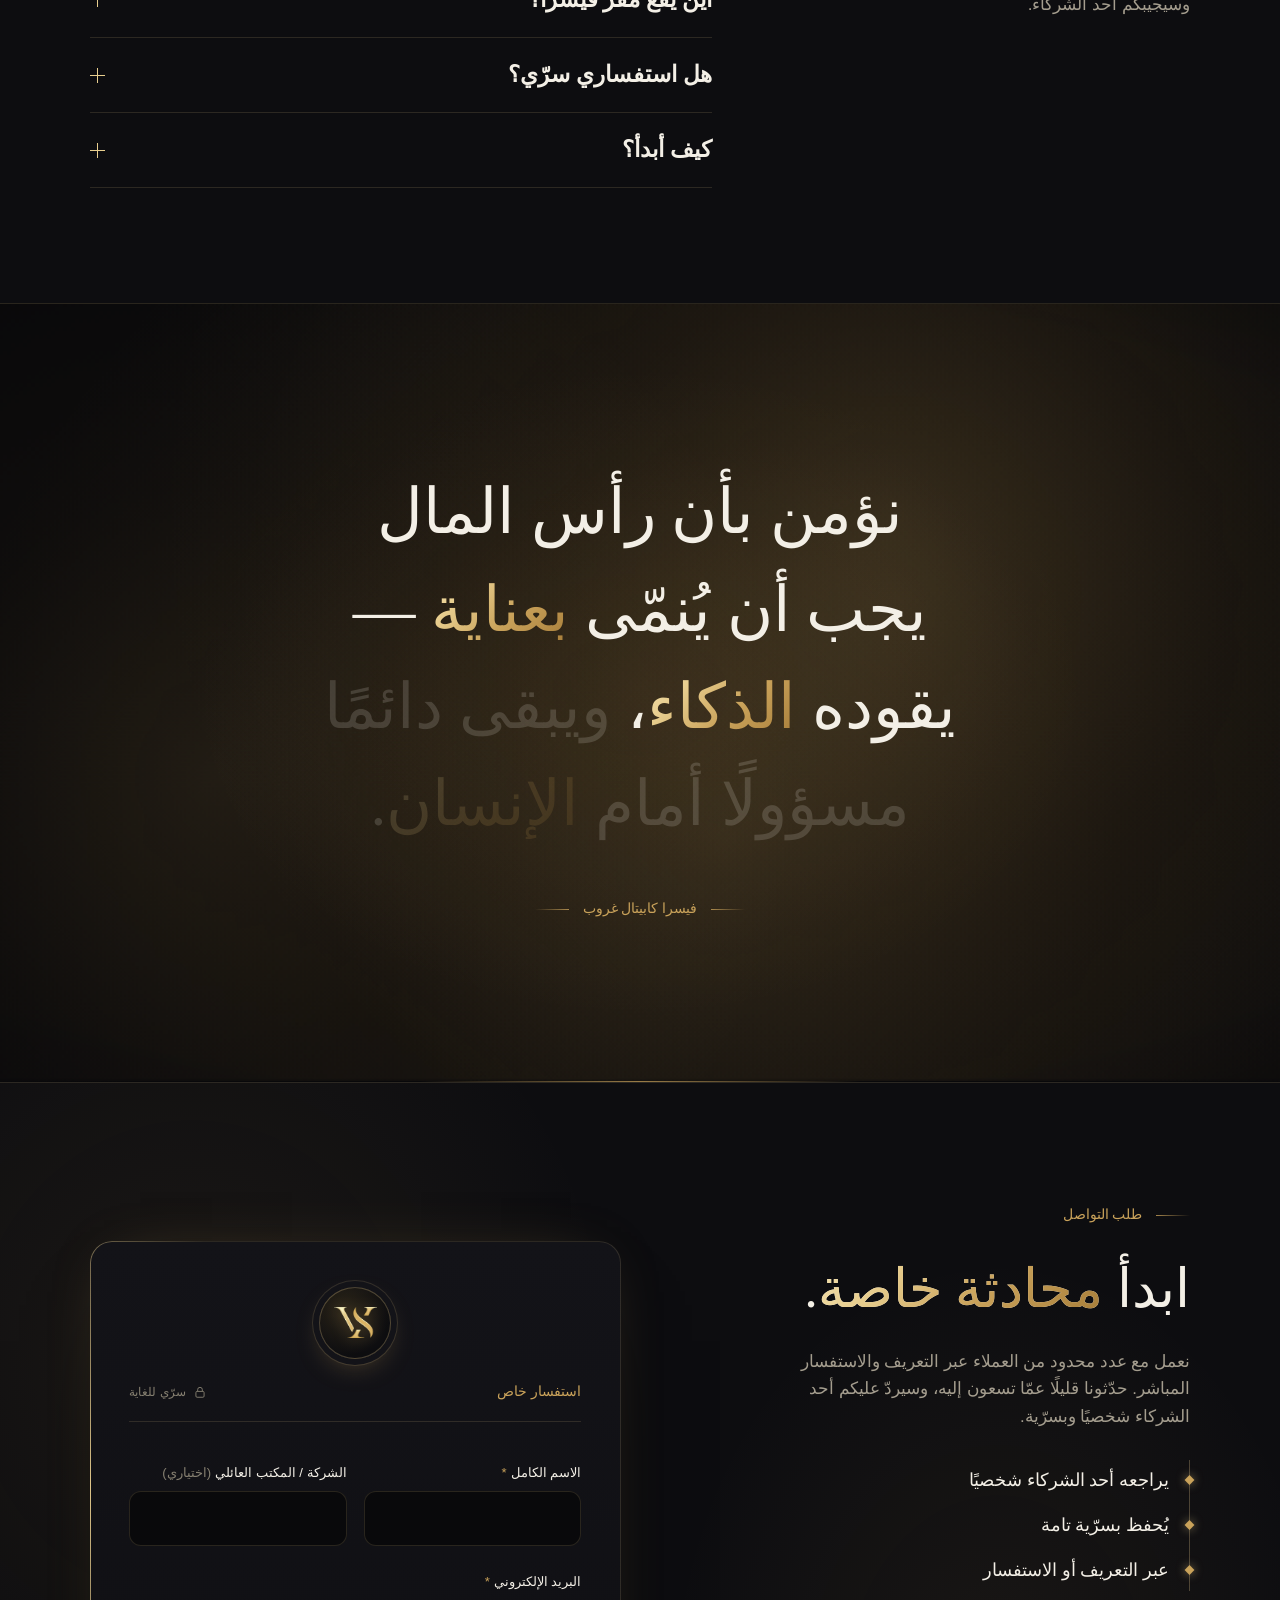
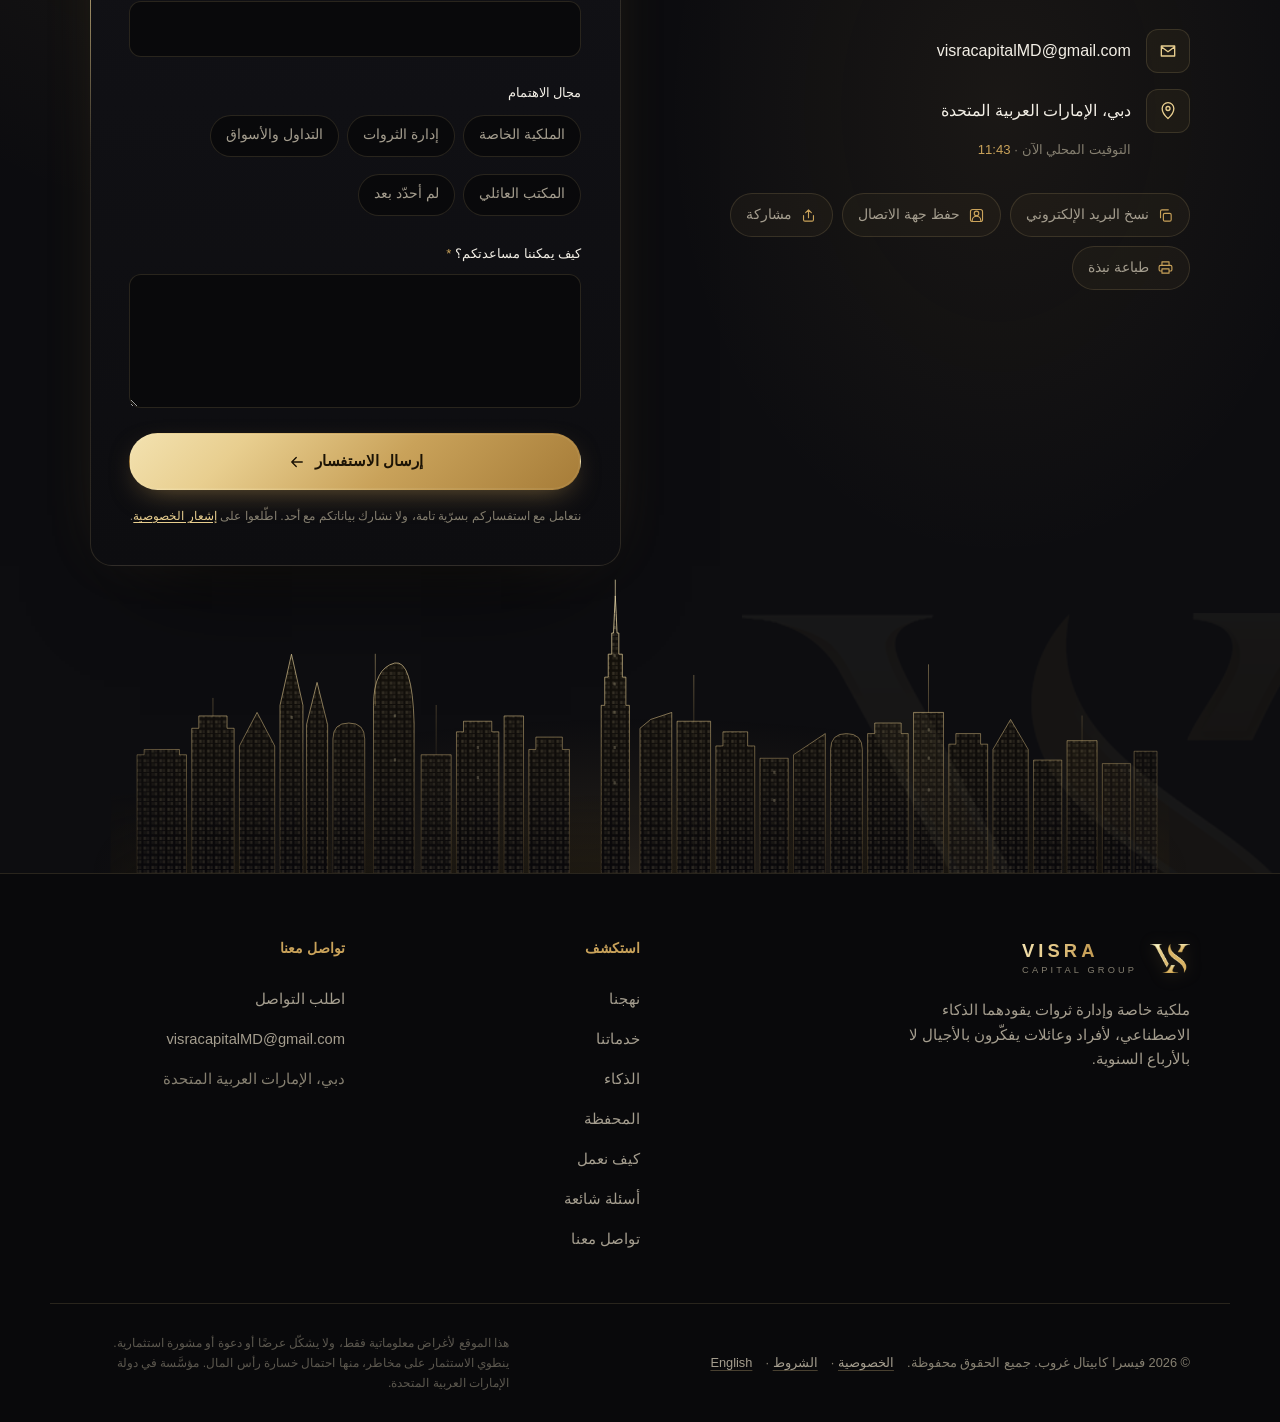
==== commit 70941867: "Performance pass on the recent effects (same look, far less work) - Button shine now moves with tran" ====
--- a/ar.html
+++ b/ar.html
@@ -49,7 +49,7 @@
   <link rel="preconnect" href="https://fonts.gstatic.com" crossorigin />
   <link href="https://fonts.googleapis.com/css2?family=Amiri:wght@400;700&family=IBM+Plex+Sans+Arabic:wght@400;500;600&family=Cormorant+Garamond:ital,wght@0,400;0,500;0,600;1,400;1,500&family=Inter:wght@400;500;600&display=swap" rel="stylesheet" />
 
-  <link rel="stylesheet" href="styles.css?v=202611211253" />
+  <link rel="stylesheet" href="styles.css?v=202611211259" />
   <link rel="icon" type="image/png" sizes="32x32" href="assets/favicon-32.png" />
   <link rel="icon" type="image/png" sizes="192x192" href="assets/icon-192.png" />
   <link rel="apple-touch-icon" href="assets/apple-touch-icon.png" />
@@ -855,6 +855,6 @@
   </div>
 
 
-  <script src="script.js?v=202611211253"></script>
+  <script src="script.js?v=202611211259"></script>
 </body>
 </html>
--- a/styles.css
+++ b/styles.css
@@ -327,8 +327,9 @@
   pointer-events: none;
 }
 @keyframes cta-sweep {
-  0%        { left: -60%; }
-  30%, 100% { left: 130%; }
+  /* moves with transform (GPU) rather than `left`, so it never triggers layout */
+  0%        { transform: translateX(0) skewX(-20deg); }
+  30%, 100% { transform: translateX(425%) skewX(-20deg); }
 }
 .nav__cta:hover { box-shadow: 0 0 22px -6px rgba(232, 206, 143, 0.6); }
 
@@ -1106,11 +1107,11 @@
   -webkit-mask-composite: xor;
           mask: linear-gradient(#000 0 0) content-box exclude, linear-gradient(#000 0 0);
   opacity: 0; transition: opacity 0.4s;
-  animation: orbit 2.4s linear infinite;
   pointer-events: none;
 }
 .focus-card__ico { position: relative; }
-.focus-card:hover .focus-card__ico::after { opacity: 1; }
+/* the orbit only runs while it can be seen (on hover), not on all six icons all the time */
+.focus-card:hover .focus-card__ico::after { opacity: 1; animation: orbit 2.4s linear infinite; }
 .focus-card:hover .focus-card__ico { box-shadow: 0 0 24px -6px rgba(232, 206, 143, 0.5); }
 @keyframes orbit { to { --orbit: 360deg; } }
 
@@ -1894,7 +1895,7 @@
   }
   .float-cta.is-on { transform: translate(-50%, 0); opacity: 1; pointer-events: auto; }
   .float-cta::before {   /* a light passes across it now and then */
-    content: ""; position: absolute; top: 0; bottom: 0; left: -60%; width: 40%;
+    content: ""; position: absolute; top: 0; bottom: 0; left: -60%; width: 45%;
     background: linear-gradient(100deg, transparent, rgba(255, 255, 255, 0.55), transparent);
     transform: skewX(-20deg);
     animation: cta-sweep 5.5s var(--ease) 1.5s infinite;
@@ -2235,7 +2236,13 @@
     inset 0 4px 10px rgba(255, 248, 224, 0.6),
     0 10px 28px -8px rgba(0, 0, 0, 0.75),
     0 0 24px 2px rgba(201, 162, 90, 0.35);
-  animation: vera-breathe 4.8s var(--ease) infinite;
+}
+/* the breathing glow lives on its own layer and only its opacity animates,
+   so the GPU fades it without repainting the orb every frame */
+.vera-fab__orb::after {
+  content: ""; position: absolute; inset: 0; border-radius: 50%; pointer-events: none;
+  box-shadow: 0 0 26px 4px rgba(201, 162, 90, 0.45);
+  opacity: 0; animation: vera-glow 4.8s var(--ease) infinite;
 }
 .vera-fab__orb::before {   /* faint halo ring, like the reference */
   content: ""; position: absolute; inset: -6px; border-radius: 50%;
@@ -2267,10 +2274,7 @@
 @media (hover: hover) {
   .vera-fab:hover { transform: translateY(-3px) scale(1.05); }
 }
-@keyframes vera-breathe {
-  0%, 100% { box-shadow: inset 0 -6px 14px rgba(140,96,28,0.45), inset 0 4px 10px rgba(255,248,224,0.6), 0 10px 28px -8px rgba(0,0,0,0.75), 0 0 0 0 rgba(201,162,90,0); }
-  50%      { box-shadow: inset 0 -6px 14px rgba(140,96,28,0.45), inset 0 4px 10px rgba(255,248,224,0.6), 0 10px 28px -8px rgba(0,0,0,0.75), 0 0 26px 3px rgba(201,162,90,0.42); }
-}
+@keyframes vera-glow { 0%, 100% { opacity: 0; } 50% { opacity: 1; } }
 @keyframes vera-blink { 0%, 92%, 100% { transform: scaleY(1); } 96% { transform: scaleY(0.12); } }
 @keyframes vera-twinkle { 0%, 100% { opacity: 0.55; transform: scale(0.85) rotate(0deg); } 50% { opacity: 1; transform: scale(1.12) rotate(12deg); } }
 @keyframes vera-nudge { 0%, 100% { transform: translateY(0) rotate(0); } 25% { transform: translateY(-5px) rotate(-3deg); } 75% { transform: translateY(-2px) rotate(3deg); } }
@@ -2391,7 +2395,7 @@
 }
 
 @media (prefers-reduced-motion: reduce) {
-  .vera-fab, .vera-fab__orb, .vera-fab__eye, .vera-fab__spark { animation: none; }
+  .vera-fab, .vera-fab__orb, .vera-fab__orb::after, .vera-fab__eye, .vera-fab__spark { animation: none; }
   .vera, .vera-fab, .vera__chip, .vera__close { transition: none; }
   .vera__dots i { animation: none; }
   .skyline__lights rect { animation: none; opacity: 0.5; }
@@ -2490,3 +2494,13 @@
 }
 .market--full .market__tag { top: 1rem; left: 1.1rem; font-size: 0.68rem; }
 [dir="rtl"] .market--full .market__tag { left: auto; right: 1.1rem; }
+
+/* performance: the twinkling windows stop when the skyline is off-screen (JS
+   toggles .is-off), and the full-page grain sits on its own GPU layer so
+   scrolling never repaints it */
+.skyline.is-off .skyline__lights rect { animation-play-state: paused; }
+.bg-fx { transform: translateZ(0); contain: strict; }
+/* pause the always-on ornaments of a section once it's scrolled out of view
+   (JS toggles .is-off on the hero and the contact section) */
+.hero.is-off .medallion__shine,
+.contact.is-off .contact__formwrap::before { animation-play-state: paused; }
